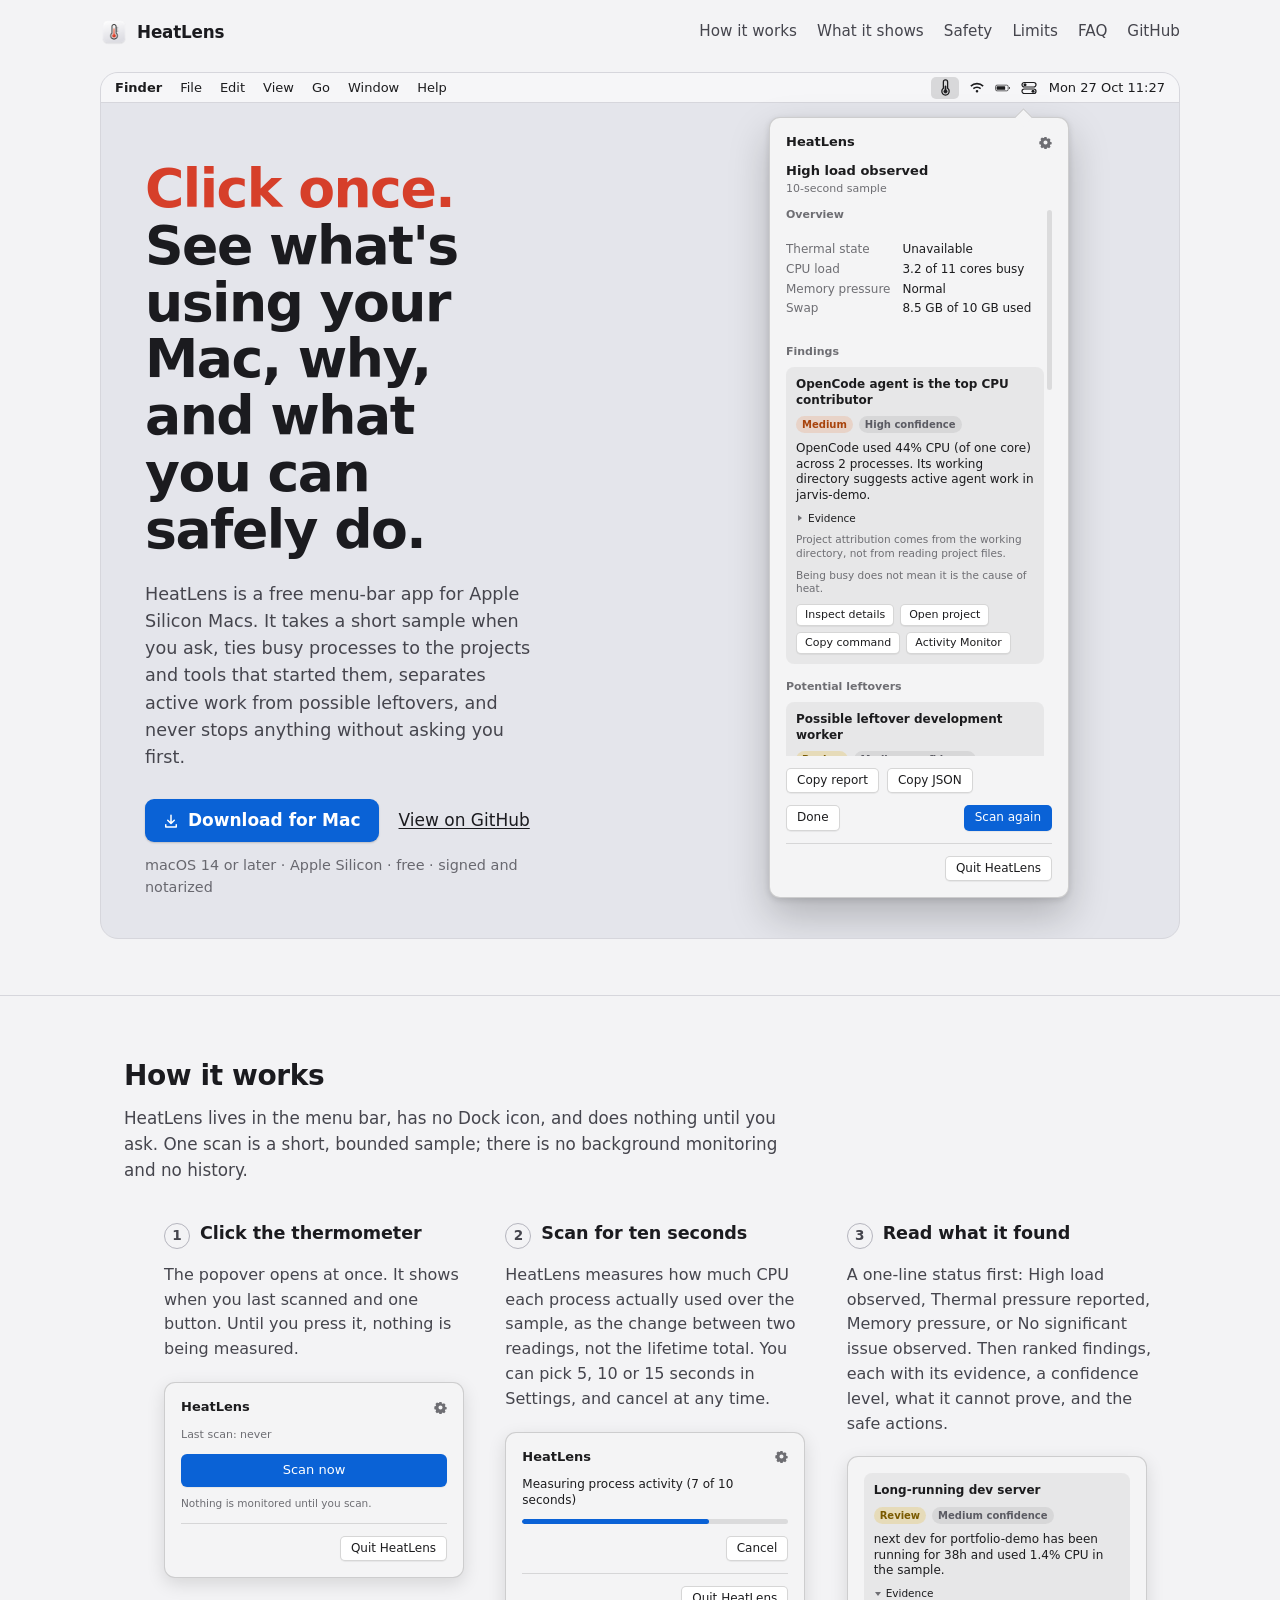
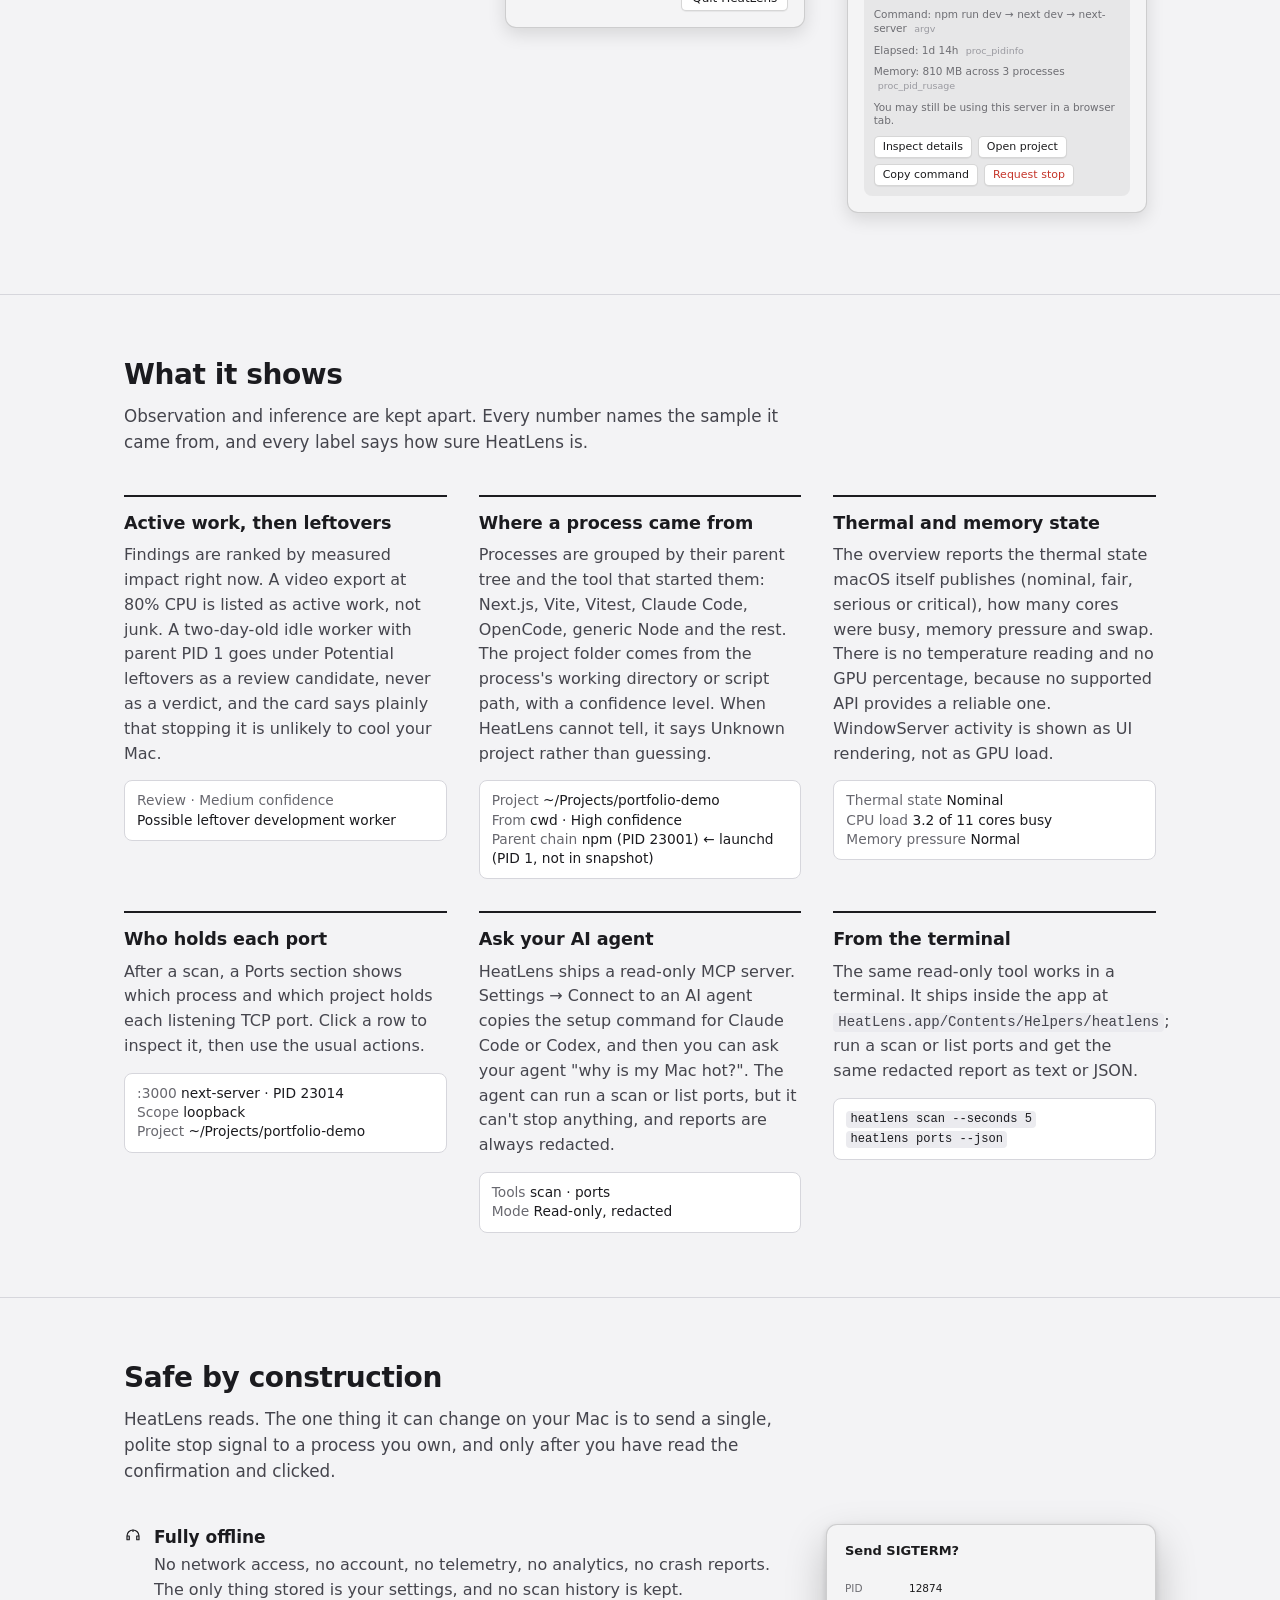
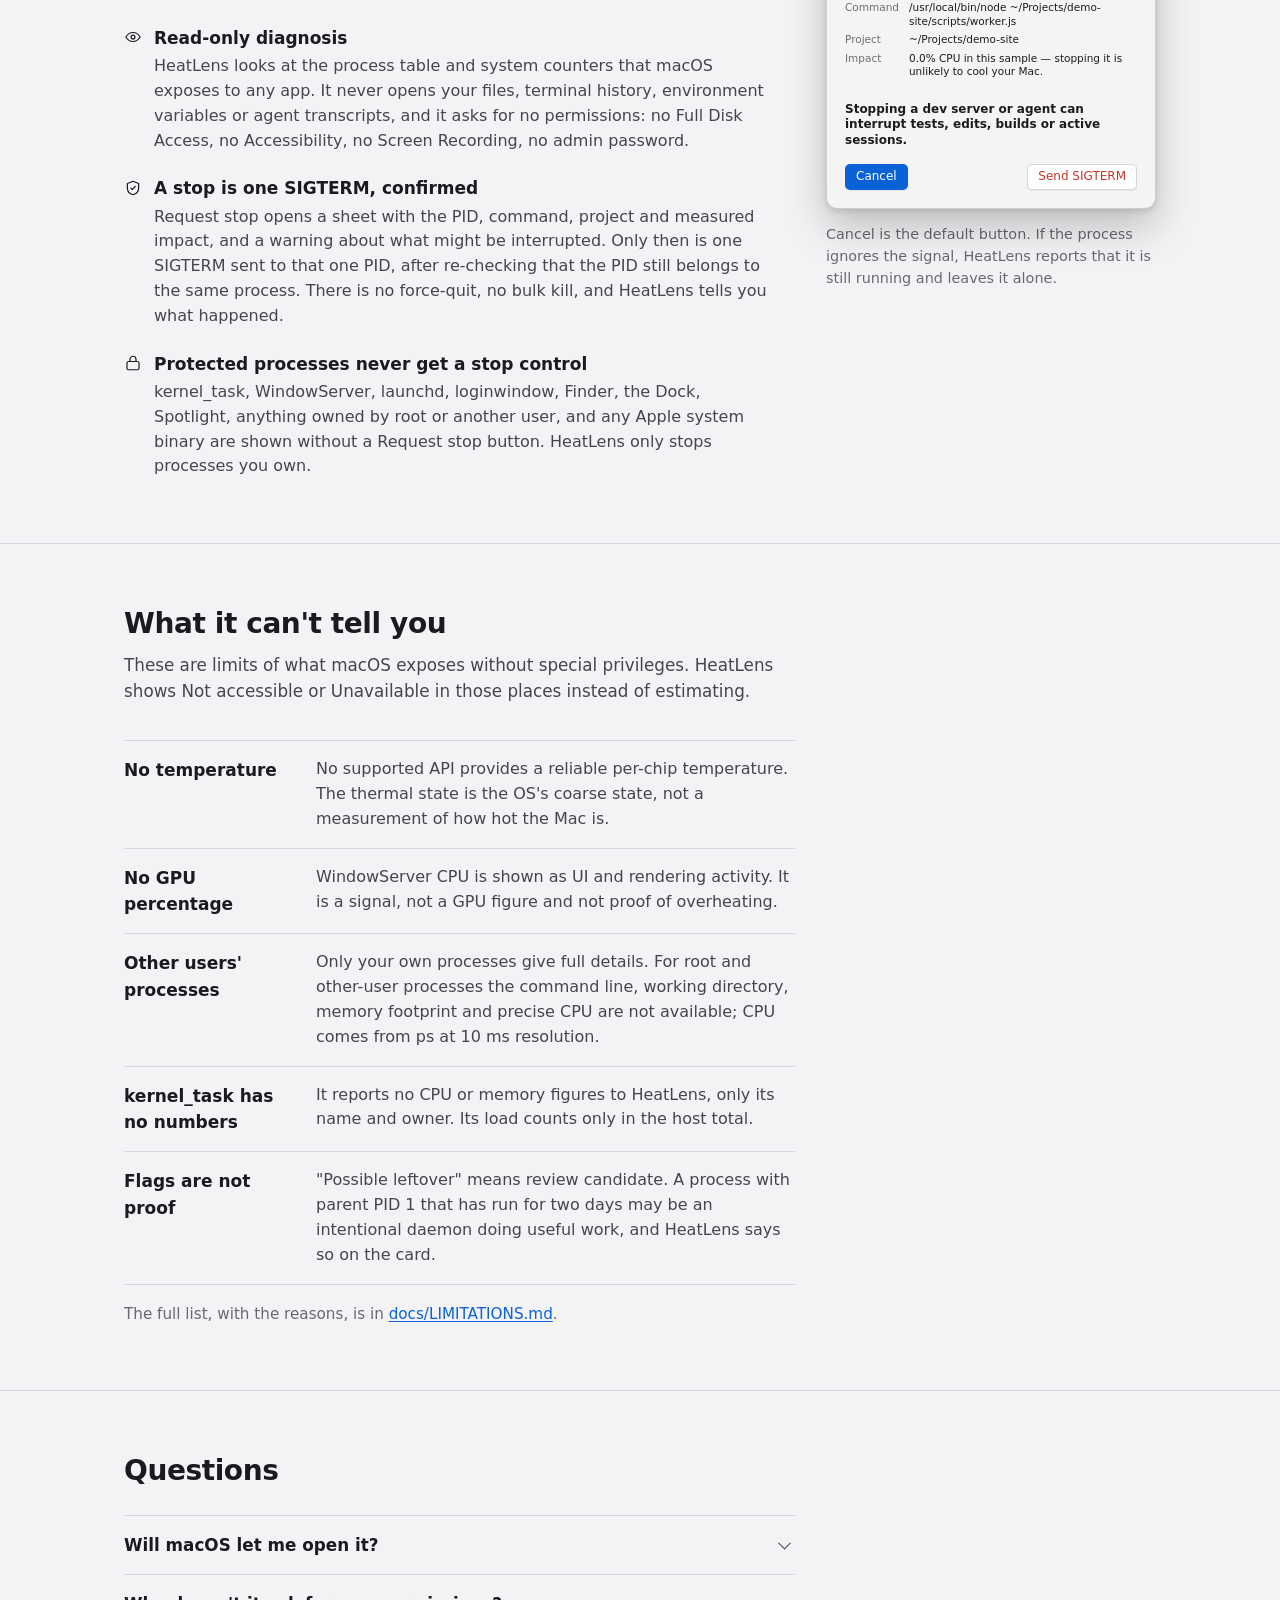
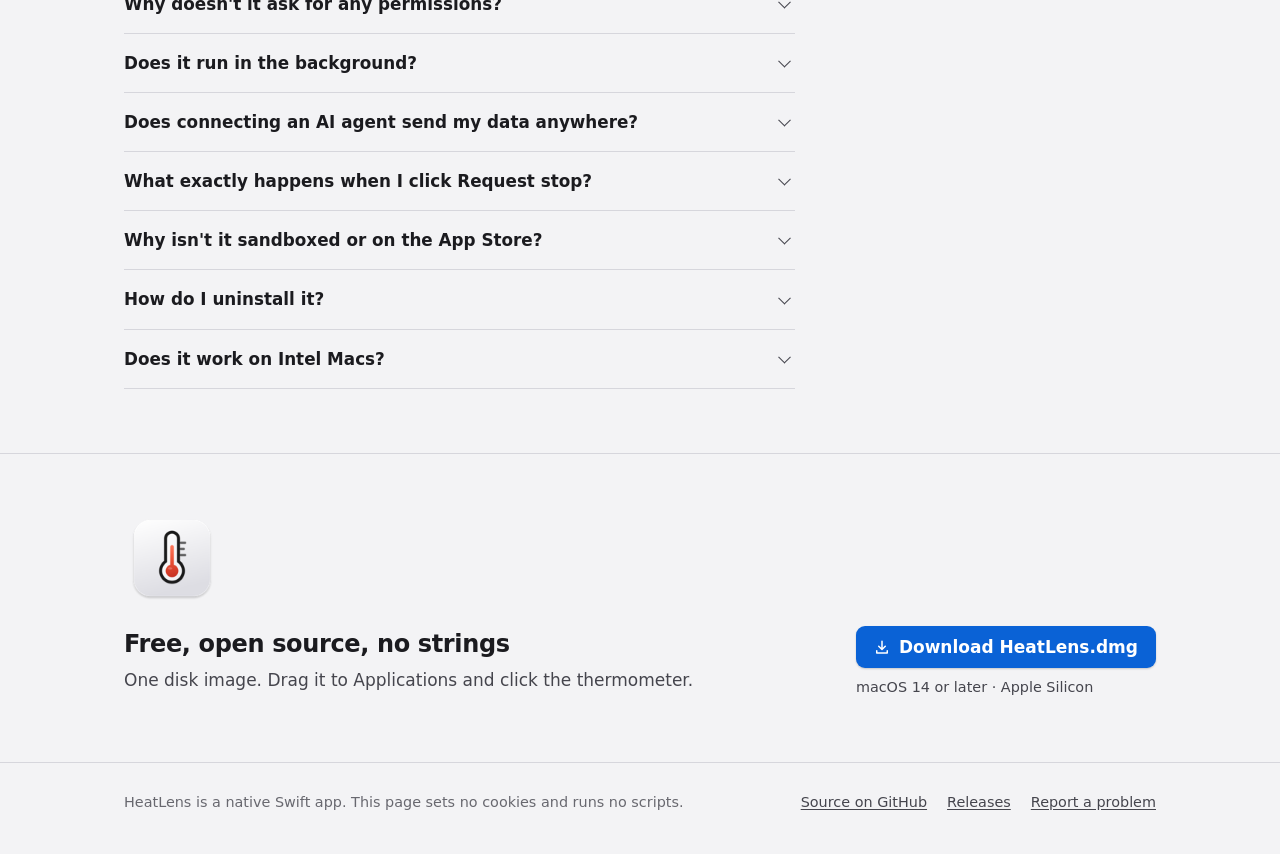
==== site/index.html @ 78670207 "feat(site): 1.1.0 features (ports, AI agent, terminal) and agent data FAQ (Phase 7d) Co-Authored-By:" ====
<!doctype html>
<html lang="en">
<head>
  <meta charset="utf-8">
  <meta name="viewport" content="width=device-width, initial-scale=1">
  <title>HeatLens: see what's using your Mac, why, and what you can safely do</title>
  <meta name="description" content="HeatLens is a free, on-demand menu-bar app for Apple Silicon Macs. Click once to see what's using your Mac, why, and what you can safely stop. Fully offline, read-only, open source.">
  <meta name="color-scheme" content="light dark">
  <meta name="theme-color" content="#f3f3f5" media="(prefers-color-scheme: light)">
  <meta name="theme-color" content="#151517" media="(prefers-color-scheme: dark)">
  <link rel="icon" href="favicon-32.png" type="image/png" sizes="32x32">
  <link rel="icon" href="favicon.svg" type="image/svg+xml">
  <link rel="apple-touch-icon" href="apple-touch-icon.png" sizes="180x180">
  <link rel="stylesheet" href="styles.css">

  <meta property="og:type" content="website">
  <meta property="og:site_name" content="HeatLens">
  <meta property="og:title" content="HeatLens: see what's using your Mac, why, and what you can safely do">
  <meta property="og:description" content="A free, on-demand menu-bar app for Apple Silicon Macs. Fully offline, read-only, open source.">
  <meta property="og:url" content="https://heatlens-app.vercel.app/">
  <meta property="og:image" content="https://heatlens-app.vercel.app/og.png">
  <meta property="og:image:width" content="1200">
  <meta property="og:image:height" content="630">
  <meta property="og:image:alt" content="HeatLens. Click once. See what's using your Mac, why, and what you can safely do.">
  <meta name="twitter:card" content="summary_large_image">
  <meta name="twitter:title" content="HeatLens: see what's using your Mac, why, and what you can safely do">
  <meta name="twitter:description" content="A free, on-demand menu-bar app for Apple Silicon Macs. Fully offline, read-only, open source.">
  <meta name="twitter:image" content="https://heatlens-app.vercel.app/og.png">
</head>
<body>
  <a class="skip" href="#main">Skip to content</a>

  <header class="site-header wrap">
    <a class="brand" href="#top" aria-label="HeatLens home">
      <img src="icon-64.png" srcset="icon-128.png 2x" width="28" height="28" alt="">
      HeatLens
    </a>
    <nav class="site-nav" aria-label="Page sections">
      <a href="#how">How it works</a>
      <a href="#shows">What it shows</a>
      <a href="#safety">Safety</a>
      <a href="#limits">Limits</a>
      <a href="#faq">FAQ</a>
      <a href="https://github.com/gorock007/heatlens">GitHub</a>
    </nav>
  </header>

  <main id="main">
    <section class="hero wrap" id="top" aria-labelledby="hero-title">
      <div class="desk">
        <div class="menubar" aria-hidden="true">
          <div class="menubar-left">
            <span class="app">Finder</span>
            <span class="menu">File</span>
            <span class="menu">Edit</span>
            <span class="menu">View</span>
            <span class="menu">Go</span>
            <span class="menu">Window</span>
            <span class="menu">Help</span>
          </div>
          <div class="menubar-right">
            <span class="extra active"><svg class="mark" viewBox="0 0 24 24"><path class="tube" d="M9 4.2a3 3 0 0 1 6 0v9a5.2 5.2 0 1 1-6 0z"/><path class="mercury" d="M12 10.5v5.5" stroke-width="2.4" stroke-linecap="round"/><circle class="mercury" cx="12" cy="17.6" r="2.3"/></svg></span>
            <svg viewBox="0 0 16 16"><path d="M8 12.6a1.3 1.3 0 1 1 0-2.6 1.3 1.3 0 0 1 0 2.6zM4.9 9.2 3.8 8.1a6 6 0 0 1 8.4 0l-1.1 1.1a4.4 4.4 0 0 0-6.2 0zM2.4 6.7 1.3 5.6a9.5 9.5 0 0 1 13.4 0l-1.1 1.1a8 8 0 0 0-11.2 0z"/></svg>
            <svg viewBox="0 0 28 16"><rect x="1" y="3" width="22" height="10" rx="2.5" fill="none" stroke="currentColor" stroke-width="1.2"/><rect x="2.8" y="4.8" width="15" height="6.4" rx="1.2"/><path d="M24.5 6.2v3.6a1.8 1.8 0 0 0 0-3.6z"/></svg>
            <svg viewBox="0 0 16 16"><rect x="1" y="2.5" width="14" height="4.5" rx="2.25" fill="none" stroke="currentColor" stroke-width="1.2"/><circle cx="4" cy="4.75" r="1.5"/><rect x="1" y="9" width="14" height="4.5" rx="2.25" fill="none" stroke="currentColor" stroke-width="1.2"/><circle cx="12" cy="11.25" r="1.5"/></svg>
            <span class="clock">Mon 27 Oct  11:27</span>
          </div>
        </div>

        <div class="desk-body">
          <div class="hero-copy">
            <h1 id="hero-title"><span class="lead">Click once.</span> See what's using your Mac, why, and what you can safely do.</h1>
            <p class="sub">HeatLens is a free menu-bar app for Apple Silicon Macs. It takes a short sample when you ask, ties busy processes to the projects and tools that started them, separates active work from possible leftovers, and never stops anything without asking you first.</p>
            <div class="cta">
              <a class="button" href="https://github.com/gorock007/heatlens/releases/latest/download/HeatLens.dmg">
                <svg viewBox="0 0 16 16" aria-hidden="true"><path d="M8 1.5a.75.75 0 0 1 .75.75v6.44l2-2a.75.75 0 1 1 1.06 1.06l-3.28 3.28a.75.75 0 0 1-1.06 0L4.19 7.75a.75.75 0 0 1 1.06-1.06l2 2V2.25A.75.75 0 0 1 8 1.5zM2.75 11a.75.75 0 0 1 .75.75v1.5h9v-1.5a.75.75 0 0 1 1.5 0v2.25a.75.75 0 0 1-.75.75h-10.5a.75.75 0 0 1-.75-.75v-2.25a.75.75 0 0 1 .75-.75z"/></svg>
                Download for Mac
              </a>
              <a class="ghost" href="https://github.com/gorock007/heatlens">View on GitHub</a>
            </div>
            <p class="cta-meta">macOS 14 or later · Apple Silicon · free · signed and notarized</p>
          </div>

          <div class="popover-anchor">
            <figure class="mock" role="img" aria-label="The HeatLens popover after a 10-second scan. Headline: High load observed. Overview: thermal state unavailable, 3.2 of 11 cores busy, memory pressure normal, 8.5 GB of 10 GB swap used. A Medium finding says the OpenCode agent is the top CPU contributor at 44% of one core across 2 processes. A Review finding flags a possible leftover development worker: node worker.js, PID 12874, running 2 days 5 hours, 0% CPU, parent PID 1, with a note that this does not prove it is unused. Buttons offer Inspect details, Open project, Copy command, Activity Monitor and, for the leftover, Request stop.">
              <div class="popover tail" aria-hidden="true">
                <div class="pv-header">
                  <span class="pv-headline">HeatLens</span>
                  <svg class="gear" viewBox="0 0 16 16"><path d="M6.7 1.3h2.6l.4 1.7c.4.1.8.3 1.1.5l1.6-.8 1.8 1.8-.8 1.6c.2.3.4.7.5 1.1l1.7.4v2.6l-1.7.4c-.1.4-.3.8-.5 1.1l.8 1.6-1.8 1.8-1.6-.8c-.3.2-.7.4-1.1.5l-.4 1.7H6.7l-.4-1.7c-.4-.1-.8-.3-1.1-.5l-1.6.8-1.8-1.8.8-1.6c-.2-.3-.4-.7-.5-1.1l-1.7-.4V6.7l1.7-.4c.1-.4.3-.8.5-1.1l-.8-1.6 1.8-1.8 1.6.8c.3-.2.7-.4 1.1-.5zM8 5.5a2.5 2.5 0 1 0 0 5 2.5 2.5 0 0 0 0-5z"/></svg>
                </div>
                <div>
                  <div class="pv-headline">High load observed</div>
                  <div class="pv-sub">10-second sample</div>
                </div>

                <div class="pv-scroll">
                  <div class="pv-stack">
                    <div class="pv-section">
                      <div class="pv-section-title">Overview</div>
                      <dl class="pv-grid">
                        <dt>Thermal state</dt><dd>Unavailable</dd>
                        <dt>CPU load</dt><dd>3.2 of 11 cores busy</dd>
                        <dt>Memory pressure</dt><dd>Normal</dd>
                        <dt>Swap</dt><dd>8.5 GB of 10 GB used</dd>
                      </dl>
                    </div>

                    <div class="pv-section">
                      <div class="pv-section-title">Findings</div>
                      <div class="pv-card">
                        <div class="title">OpenCode agent is the top CPU contributor</div>
                        <div class="chips"><span class="chip medium">Medium</span><span class="chip info">High confidence</span></div>
                        <div>OpenCode used 44% CPU (of one core) across 2 processes. Its working directory suggests active agent work in jarvis-demo.</div>
                        <div class="pv-disclosure"><svg class="chev" viewBox="0 0 8 8"><path d="M2 1l4 3-4 3z"/></svg>Evidence</div>
                        <div class="pv-caption">Project attribution comes from the working directory, not from reading project files.</div>
                        <div class="pv-caption">Being busy does not mean it is the cause of heat.</div>
                        <div class="pv-actions"><span class="pv-btn">Inspect details</span><span class="pv-btn">Open project</span><span class="pv-btn">Copy command</span><span class="pv-btn">Activity Monitor</span></div>
                      </div>
                    </div>

                    <div class="pv-section">
                      <div class="pv-section-title">Potential leftovers</div>
                      <div class="pv-card">
                        <div class="title">Possible leftover development worker</div>
                        <div class="chips"><span class="chip review">Review</span><span class="chip info">Medium confidence</span></div>
                        <div>node …/scripts/worker.js · PID 12874 · elapsed 2d 5h · 0% CPU in sample · PPID 1. Long-lived project worker whose parent was adopted by launchd. Stopping it is unlikely to fix current heat.</div>
                        <div class="pv-disclosure"><svg class="chev" viewBox="0 0 8 8"><path d="M2 1l4 3-4 3z"/></svg>Evidence</div>
                        <div class="pv-caption">This does not prove it is unused.</div>
                        <div class="pv-actions"><span class="pv-btn">Inspect details</span><span class="pv-btn">Open project</span><span class="pv-btn">Copy command</span><span class="pv-btn destructive">Request stop</span></div>
                      </div>
                    </div>

                    <div class="pv-section">
                      <div class="pv-section-title">What's using resources</div>
                      <div class="pv-group"><svg class="chev" viewBox="0 0 8 8"><path d="M2 1l4 3-4 3z"/></svg><span class="label">OpenCode agent</span><span class="meta">44% CPU (of one core) · 2 processes</span></div>
                      <div class="pv-group"><svg class="chev" viewBox="0 0 8 8"><path d="M2 1l4 3-4 3z"/></svg><span class="label">Safari</span><span class="meta">13% CPU (of one core) · 1 process</span></div>
                      <div class="pv-group"><svg class="chev" viewBox="0 0 8 8"><path d="M2 1l4 3-4 3z"/></svg><span class="label">Next.js dev server</span><span class="meta">1.4% CPU (of one core) · 3 processes</span></div>
                    </div>
                  </div>
                </div>

                <div class="pv-row start"><span class="pv-btn regular">Copy report</span><span class="pv-btn regular">Copy JSON</span></div>
                <div class="pv-row"><span class="pv-btn regular">Done</span><span class="pv-btn regular prominent">Scan again</span></div>
                <div class="pv-rule"></div>
                <div class="pv-row end"><span class="pv-btn regular">Quit HeatLens</span></div>
              </div>
            </figure>
          </div>
        </div>
      </div>
    </section>

    <section class="section" id="how" aria-labelledby="how-title">
      <div class="wrap">
        <div class="section-head">
          <h2 id="how-title">How it works</h2>
          <p>HeatLens lives in the menu bar, has no Dock icon, and does nothing until you ask. One scan is a short, bounded sample; there is no background monitoring and no history.</p>
        </div>
        <ol class="steps">
          <li class="step">
            <h3>Click the thermometer</h3>
            <p>The popover opens at once. It shows when you last scanned and one button. Until you press it, nothing is being measured.</p>
            <figure class="mock" role="img" aria-label="The idle popover: Last scan: never, a Scan now button, and the note Nothing is monitored until you scan.">
              <div class="popover" aria-hidden="true">
                <div class="pv-header"><span class="pv-headline">HeatLens</span><svg class="gear" viewBox="0 0 16 16"><path d="M6.7 1.3h2.6l.4 1.7c.4.1.8.3 1.1.5l1.6-.8 1.8 1.8-.8 1.6c.2.3.4.7.5 1.1l1.7.4v2.6l-1.7.4c-.1.4-.3.8-.5 1.1l.8 1.6-1.8 1.8-1.6-.8c-.3.2-.7.4-1.1.5l-.4 1.7H6.7l-.4-1.7c-.4-.1-.8-.3-1.1-.5l-1.6.8-1.8-1.8.8-1.6c-.2-.3-.4-.7-.5-1.1l-1.7-.4V6.7l1.7-.4c.1-.4.3-.8.5-1.1l-.8-1.6 1.8-1.8 1.6.8c.3-.2.7-.4 1.1-.5zM8 5.5a2.5 2.5 0 1 0 0 5 2.5 2.5 0 0 0 0-5z"/></svg></div>
                <div class="pv-text secondary">Last scan: never</div>
                <div class="pv-row"><span class="pv-btn large prominent">Scan now</span></div>
                <div class="pv-caption spaced">Nothing is monitored until you scan.</div>
                <div class="pv-rule"></div>
                <div class="pv-row end"><span class="pv-btn regular">Quit HeatLens</span></div>
              </div>
            </figure>
          </li>
          <li class="step">
            <h3>Scan for ten seconds</h3>
            <p>HeatLens measures how much CPU each process actually used over the sample, as the change between two readings, not the lifetime total. You can pick 5, 10 or 15 seconds in Settings, and cancel at any time.</p>
            <figure class="mock" role="img" aria-label="The scanning popover: Measuring process activity (7 of 10 seconds), a progress bar, and a Cancel button.">
              <div class="popover" aria-hidden="true">
                <div class="pv-header"><span class="pv-headline">HeatLens</span><svg class="gear" viewBox="0 0 16 16"><path d="M6.7 1.3h2.6l.4 1.7c.4.1.8.3 1.1.5l1.6-.8 1.8 1.8-.8 1.6c.2.3.4.7.5 1.1l1.7.4v2.6l-1.7.4c-.1.4-.3.8-.5 1.1l.8 1.6-1.8 1.8-1.6-.8c-.3.2-.7.4-1.1.5l-.4 1.7H6.7l-.4-1.7c-.4-.1-.8-.3-1.1-.5l-1.6.8-1.8-1.8.8-1.6c-.2-.3-.4-.7-.5-1.1l-1.7-.4V6.7l1.7-.4c.1-.4.3-.8.5-1.1l-.8-1.6 1.8-1.8 1.6.8c.3-.2.7-.4 1.1-.5zM8 5.5a2.5 2.5 0 1 0 0 5 2.5 2.5 0 0 0 0-5z"/></svg></div>
                <div class="pv-text">Measuring process activity (7 of 10 seconds)</div>
                <div class="pv-progress"><span></span></div>
                <div class="pv-row end"><span class="pv-btn regular">Cancel</span></div>
                <div class="pv-rule"></div>
                <div class="pv-row end"><span class="pv-btn regular">Quit HeatLens</span></div>
              </div>
            </figure>
          </li>
          <li class="step">
            <h3>Read what it found</h3>
            <p>A one-line status first: High load observed, Thermal pressure reported, Memory pressure, or No significant issue observed. Then ranked findings, each with its evidence, a confidence level, what it cannot prove, and the safe actions.</p>
            <figure class="mock" role="img" aria-label="A finding card: Long-running dev server, Review, Medium confidence. next dev for portfolio-demo has been running for 38 hours and used 1.4% CPU in the sample. Evidence lists the command, elapsed time and memory. A note says you may still be using this server in a browser tab.">
              <div class="popover" aria-hidden="true">
                <div class="pv-card">
                  <div class="title">Long-running dev server</div>
                  <div class="chips"><span class="chip review">Review</span><span class="chip info">Medium confidence</span></div>
                  <div>next dev for portfolio-demo has been running for 38h and used 1.4% CPU in the sample.</div>
                  <div class="pv-disclosure"><svg class="chev open" viewBox="0 0 8 8"><path d="M2 1l4 3-4 3z"/></svg>Evidence</div>
                  <div class="pv-caption">Command: npm run dev → next dev → next-server <span class="pv-tertiary">argv</span></div>
                  <div class="pv-caption">Elapsed: 1d 14h <span class="pv-tertiary">proc_pidinfo</span></div>
                  <div class="pv-caption">Memory: 810 MB across 3 processes <span class="pv-tertiary">proc_pid_rusage</span></div>
                  <div class="pv-caption">You may still be using this server in a browser tab.</div>
                  <div class="pv-actions"><span class="pv-btn">Inspect details</span><span class="pv-btn">Open project</span><span class="pv-btn">Copy command</span><span class="pv-btn destructive">Request stop</span></div>
                </div>
              </div>
            </figure>
          </li>
        </ol>
      </div>
    </section>

    <section class="section" id="shows" aria-labelledby="shows-title">
      <div class="wrap">
        <div class="section-head">
          <h2 id="shows-title">What it shows</h2>
          <p>Observation and inference are kept apart. Every number names the sample it came from, and every label says how sure HeatLens is.</p>
        </div>
        <div class="columns">
          <div>
            <h3>Active work, then leftovers</h3>
            <p>Findings are ranked by measured impact right now. A video export at 80% CPU is listed as active work, not junk. A two-day-old idle worker with parent PID 1 goes under Potential leftovers as a review candidate, never as a verdict, and the card says plainly that stopping it is unlikely to cool your Mac.</p>
            <div class="sample"><span class="k">Review · Medium confidence</span><br>Possible leftover development worker</div>
          </div>
          <div>
            <h3>Where a process came from</h3>
            <p>Processes are grouped by their parent tree and the tool that started them: Next.js, Vite, Vitest, Claude Code, OpenCode, generic Node and the rest. The project folder comes from the process's working directory or script path, with a confidence level. When HeatLens cannot tell, it says Unknown project rather than guessing.</p>
            <div class="sample"><span class="k">Project</span> ~/Projects/portfolio-demo<br><span class="k">From</span> cwd · High confidence<br><span class="k">Parent chain</span> npm (PID 23001) ← launchd (PID 1, not in snapshot)</div>
          </div>
          <div>
            <h3>Thermal and memory state</h3>
            <p>The overview reports the thermal state macOS itself publishes (nominal, fair, serious or critical), how many cores were busy, memory pressure and swap. There is no temperature reading and no GPU percentage, because no supported API provides a reliable one. WindowServer activity is shown as UI rendering, not as GPU load.</p>
            <div class="sample"><span class="k">Thermal state</span> Nominal<br><span class="k">CPU load</span> 3.2 of 11 cores busy<br><span class="k">Memory pressure</span> Normal</div>
          </div>
          <div>
            <h3>Who holds each port</h3>
            <p>After a scan, a Ports section shows which process and which project holds each listening TCP port. Click a row to inspect it, then use the usual actions.</p>
            <div class="sample"><span class="k">:3000</span> next-server · PID 23014<br><span class="k">Scope</span> loopback<br><span class="k">Project</span> ~/Projects/portfolio-demo</div>
          </div>
          <div>
            <h3>Ask your AI agent</h3>
            <p>HeatLens ships a read-only MCP server. Settings → Connect to an AI agent copies the setup command for Claude Code or Codex, and then you can ask your agent "why is my Mac hot?". The agent can run a scan or list ports, but it can't stop anything, and reports are always redacted.</p>
            <div class="sample"><span class="k">Tools</span> scan · ports<br><span class="k">Mode</span> Read-only, redacted</div>
          </div>
          <div>
            <h3>From the terminal</h3>
            <p>The same read-only tool works in a terminal. It ships inside the app at <code>HeatLens.app/Contents/Helpers/heatlens</code>; run a scan or list ports and get the same redacted report as text or JSON.</p>
            <div class="sample"><code>heatlens scan --seconds 5</code><br><code>heatlens ports --json</code></div>
          </div>
        </div>
      </div>
    </section>

    <section class="section" id="safety" aria-labelledby="safety-title">
      <div class="wrap">
        <div class="section-head">
          <h2 id="safety-title">Safe by construction</h2>
          <p>HeatLens reads. The one thing it can change on your Mac is to send a single, polite stop signal to a process you own, and only after you have read the confirmation and clicked.</p>
        </div>
        <div class="split">
          <ul class="facts">
            <li>
              <svg viewBox="0 0 24 24"><path d="M4 12a8 8 0 0 1 16 0M4 12v5h3v-5zm13 0v5h3v-5z"/><path d="M12 4v2"/></svg>
              <strong>Fully offline</strong>
              <p>No network access, no account, no telemetry, no analytics, no crash reports. The only thing stored is your settings, and no scan history is kept.</p>
            </li>
            <li>
              <svg viewBox="0 0 24 24"><path d="M2.5 12s3.5-6 9.5-6 9.5 6 9.5 6-3.5 6-9.5 6-9.5-6-9.5-6z"/><circle cx="12" cy="12" r="2.6"/></svg>
              <strong>Read-only diagnosis</strong>
              <p>HeatLens looks at the process table and system counters that macOS exposes to any app. It never opens your files, terminal history, environment variables or agent transcripts, and it asks for no permissions: no Full Disk Access, no Accessibility, no Screen Recording, no admin password.</p>
            </li>
            <li>
              <svg viewBox="0 0 24 24"><path d="M12 3l7.5 3v6c0 4.5-3.2 7.8-7.5 9-4.3-1.2-7.5-4.5-7.5-9V6z"/><path d="M9 12.2l2 2 4-4.2"/></svg>
              <strong>A stop is one SIGTERM, confirmed</strong>
              <p>Request stop opens a sheet with the PID, command, project and measured impact, and a warning about what might be interrupted. Only then is one SIGTERM sent to that one PID, after re-checking that the PID still belongs to the same process. There is no force-quit, no bulk kill, and HeatLens tells you what happened.</p>
            </li>
            <li>
              <svg viewBox="0 0 24 24"><rect x="4" y="10" width="16" height="11" rx="2"/><path d="M8 10V7a4 4 0 0 1 8 0v3"/></svg>
              <strong>Protected processes never get a stop control</strong>
              <p>kernel_task, WindowServer, launchd, loginwindow, Finder, the Dock, Spotlight, anything owned by root or another user, and any Apple system binary are shown without a Request stop button. HeatLens only stops processes you own.</p>
            </li>
          </ul>

          <div class="popover-anchor">
            <figure class="mock" role="img" aria-label="The stop confirmation sheet. Title: Send SIGTERM? PID 12874. Command: node worker.js in the demo-site project. Project: ~/Projects/demo-site. Impact: 0.0% CPU in this sample, stopping it is unlikely to cool your Mac. Warning: Stopping a dev server or agent can interrupt tests, edits, builds or active sessions. Buttons: Cancel, which is the default, and Send SIGTERM.">
              <div class="popover sheet" aria-hidden="true">
                <div class="pv-headline">Send SIGTERM?</div>
                <dl class="pv-grid tight">
                  <dt>PID</dt><dd>12874</dd>
                  <dt>Command</dt><dd>/usr/local/bin/node ~/Projects/demo-site/scripts/worker.js</dd>
                  <dt>Project</dt><dd>~/Projects/demo-site</dd>
                  <dt>Impact</dt><dd>0.0% CPU in this sample — stopping it is unlikely to cool your Mac.</dd>
                </dl>
                <div class="pv-caption strong">Stopping a dev server or agent can interrupt tests, edits, builds or active sessions.</div>
                <div class="pv-row snug"><span class="pv-btn regular prominent">Cancel</span><span class="pv-btn regular destructive">Send SIGTERM</span></div>
              </div>
            </figure>
            <p class="aside-note">Cancel is the default button. If the process ignores the signal, HeatLens reports that it is still running and leaves it alone.</p>
          </div>
        </div>
      </div>
    </section>

    <section class="section" id="limits" aria-labelledby="limits-title">
      <div class="wrap">
        <div class="section-head">
          <h2 id="limits-title">What it can't tell you</h2>
          <p>These are limits of what macOS exposes without special privileges. HeatLens shows Not accessible or Unavailable in those places instead of estimating.</p>
        </div>
        <ul class="limits">
          <li><strong>No temperature</strong><p>No supported API provides a reliable per-chip temperature. The thermal state is the OS's coarse state, not a measurement of how hot the Mac is.</p></li>
          <li><strong>No GPU percentage</strong><p>WindowServer CPU is shown as UI and rendering activity. It is a signal, not a GPU figure and not proof of overheating.</p></li>
          <li><strong>Other users' processes</strong><p>Only your own processes give full details. For root and other-user processes the command line, working directory, memory footprint and precise CPU are not available; CPU comes from ps at 10 ms resolution.</p></li>
          <li><strong>kernel_task has no numbers</strong><p>It reports no CPU or memory figures to HeatLens, only its name and owner. Its load counts only in the host total.</p></li>
          <li><strong>Flags are not proof</strong><p>"Possible leftover" means review candidate. A process with parent PID 1 that has run for two days may be an intentional daemon doing useful work, and HeatLens says so on the card.</p></li>
        </ul>
        <p class="limits-note">The full list, with the reasons, is in <a href="https://github.com/gorock007/heatlens/blob/main/docs/LIMITATIONS.md">docs/LIMITATIONS.md</a>.</p>
      </div>
    </section>

    <section class="section" id="faq" aria-labelledby="faq-title">
      <div class="wrap">
        <h2 id="faq-title">Questions</h2>
        <div class="faq">
          <details>
            <summary>Will macOS let me open it?</summary>
            <div class="answer">
              <p>Yes. Each release is signed with an Apple Developer ID and notarized by Apple, and the notarization ticket is stapled to the disk image, so Gatekeeper opens it without an "unidentified developer" warning. Open the DMG, drag HeatLens to Applications, and launch it. If you want to check for yourself before opening:</p>
              <pre><code>spctl -a -t open --context context:primary-signature -vv HeatLens.dmg</code></pre>
            </div>
          </details>
          <details>
            <summary>Why doesn't it ask for any permissions?</summary>
            <div class="answer">
              <p>Because it only reads what macOS already lets any app read about running processes: process IDs, parents, start times, executables, CPU and memory counters, and for your own processes the command line and working directory. That is enough to explain most heat and pressure. It does not request Full Disk Access, Accessibility, Screen Recording or an admin password, and it would not learn anything useful from them.</p>
              <p>The flip side is what it can't see: details of root and other users' processes, kernel_task's numbers, the chip temperature, and GPU load. Those places show Not accessible or Unavailable.</p>
            </div>
          </details>
          <details>
            <summary>Does it run in the background?</summary>
            <div class="answer">
              <p>Only the menu-bar icon. HeatLens has no timers and no polling; the only work it ever does is a scan you started. Measured on the development Mac, the idle app sits at 0.0% CPU with no change in CPU time between samples, and about 18 MB of memory as reported by top. A scan costs about one second of CPU spread over its five to ten seconds. Launch at login is off by default.</p>
            </div>
          </details>
          <details>
            <summary>Does connecting an AI agent send my data anywhere?</summary>
            <div class="answer">
              <p>HeatLens itself still makes no network connections; the MCP server runs on your Mac over standard input and output. But whatever the agent receives, it sends to its own model provider, as with anything else you show it. That's why the reports it gets are redacted: personal paths are replaced, and specific network addresses are left out. You choose whether to connect one, and you can remove it with <code>claude mcp remove heatlens</code>.</p>
            </div>
          </details>
          <details>
            <summary>What exactly happens when I click Request stop?</summary>
            <div class="answer">
              <p>A sheet shows the PID, command, project and measured impact, and warns that stopping a dev server or agent can interrupt tests, edits, builds or active sessions. Cancel is the default. If you click Send SIGTERM, HeatLens re-reads the process from the kernel, checks that the PID still has the same start time and still belongs to you, and sends one SIGTERM. It waits a few seconds and tells you whether the process exited, is still running, had already exited, or had been replaced by another process, in which case nothing is sent. It never escalates to SIGKILL; for that, it points you to Activity Monitor.</p>
            </div>
          </details>
          <details>
            <summary>Why isn't it sandboxed or on the App Store?</summary>
            <div class="answer">
              <p>A sandboxed build sees much less: it cannot list all processes, read physical memory footprints, or fall back to ps for system processes. That would make the diagnosis mostly guesswork, so HeatLens ships as a notarized direct download instead. It still runs under the hardened runtime, and the source is on GitHub if you'd rather build it yourself.</p>
            </div>
          </details>
          <details>
            <summary>How do I uninstall it?</summary>
            <div class="answer">
              <p>Quit HeatLens from the popover, then drag it from Applications to the Trash. If you had turned on Launch at login, turn it off first in the app's Settings, or remove it under System Settings, General, Login Items. The only other thing it leaves behind is its settings file:</p>
              <pre><code>~/Library/Preferences/dev.heatlens.HeatLens.plist</code></pre>
              <p>Delete that too and nothing remains.</p>
            </div>
          </details>
          <details>
            <summary>Does it work on Intel Macs?</summary>
            <div class="answer">
              <p>Not yet. HeatLens targets macOS 14 or later on Apple Silicon, which is where it has been measured and tested.</p>
            </div>
          </details>
        </div>
      </div>
    </section>

    <section class="download" aria-labelledby="download-title">
      <div class="wrap">
        <img class="download-icon" src="icon-128.png" width="96" height="96" alt="">
      </div>
      <div class="wrap inner">
        <div>
          <h2 id="download-title">Free, open source, no strings</h2>
          <p>One disk image. Drag it to Applications and click the thermometer.</p>
        </div>
        <div>
          <a class="button" href="https://github.com/gorock007/heatlens/releases/latest/download/HeatLens.dmg">
            <svg viewBox="0 0 16 16" aria-hidden="true"><path d="M8 1.5a.75.75 0 0 1 .75.75v6.44l2-2a.75.75 0 1 1 1.06 1.06l-3.28 3.28a.75.75 0 0 1-1.06 0L4.19 7.75a.75.75 0 0 1 1.06-1.06l2 2V2.25A.75.75 0 0 1 8 1.5zM2.75 11a.75.75 0 0 1 .75.75v1.5h9v-1.5a.75.75 0 0 1 1.5 0v2.25a.75.75 0 0 1-.75.75h-10.5a.75.75 0 0 1-.75-.75v-2.25a.75.75 0 0 1 .75-.75z"/></svg>
            Download HeatLens.dmg
          </a>
          <p class="cta-meta">macOS 14 or later · Apple Silicon</p>
        </div>
      </div>
    </section>
  </main>

  <footer class="site-footer">
    <div class="wrap inner">
      <p>HeatLens is a native Swift app. This page sets no cookies and runs no scripts.</p>
      <ul>
        <li><a href="https://github.com/gorock007/heatlens">Source on GitHub</a></li>
        <li><a href="https://github.com/gorock007/heatlens/releases/latest">Releases</a></li>
        <li><a href="https://github.com/gorock007/heatlens/issues">Report a problem</a></li>
      </ul>
    </div>
  </footer>
</body>
</html>
---- site/styles.css ----
/* HeatLens landing page. No build step; served as-is by Vercel.
   Tokens on :root, dark values under prefers-color-scheme. System fonts only. */

:root {
  color-scheme: light dark;

  --bg: #f3f3f5;
  --desk: #e4e5eb;
  --surface: #ffffff;
  --surface-2: #ebebef;
  --ink: #1b1b1f;
  --ink-2: #45454d;
  --muted: #68686f;
  --line: #d6d6dc;
  --line-strong: #b5b5be;
  --accent: #0a62d6;
  --accent-ink: #ffffff;
  --mercury: #d63f2a;
  --focus: #0a62d6;

  /* popover (mirrors the macOS light popover material) */
  --pv-bg: #f4f4f5;
  --pv-border: rgba(0, 0, 0, 0.16);
  --pv-shadow: 0 18px 40px rgba(0, 0, 0, 0.22), 0 2px 6px rgba(0, 0, 0, 0.12);
  --pv-ink: #1c1c1e;
  --pv-muted: #6e6e73;
  --pv-tertiary: #9a9aa0;
  --pv-card: rgba(0, 0, 0, 0.055);
  --pv-rule: rgba(0, 0, 0, 0.12);
  --pv-btn-bg: #ffffff;
  --pv-btn-border: rgba(0, 0, 0, 0.16);
  --pv-btn-shadow: 0 1px 1px rgba(0, 0, 0, 0.06);
  --pv-track: rgba(0, 0, 0, 0.1);
  --pv-destructive: #c5352a;
  --chip-medium-ink: #a8430c;
  --chip-medium-bg: rgba(234, 108, 32, 0.16);
  --chip-review-ink: #7a5a00;
  --chip-review-bg: rgba(226, 178, 20, 0.22);
  --chip-info-ink: #5b5b63;
  --chip-info-bg: rgba(0, 0, 0, 0.07);

  --menubar-bg: rgba(252, 252, 253, 0.78);
  --menubar-ink: #1c1c1e;
  --menubar-active: rgba(0, 0, 0, 0.12);

  --radius: 12px;
  --gutter: 16px;
  --measure: 62ch;
}

@media (prefers-color-scheme: dark) {
  :root:not([data-theme="light"]) {
    --bg: #151517;
    --desk: #0d0d10;
    --surface: #1e1e21;
    --surface-2: #26262a;
    --ink: #f2f2f4;
    --ink-2: #c9c9cf;
    --muted: #9b9ba3;
    --line: #2f2f34;
    --line-strong: #46464d;
    --accent: #4f9dff;
    --accent-ink: #061a33;
    --mercury: #ff6d55;
    --focus: #7fb8ff;

    --pv-bg: #2a2a2d;
    --pv-border: rgba(255, 255, 255, 0.14);
    --pv-shadow: 0 18px 44px rgba(0, 0, 0, 0.6), 0 2px 6px rgba(0, 0, 0, 0.4);
    --pv-ink: #f2f2f4;
    --pv-muted: #a4a4ab;
    --pv-tertiary: #7d7d85;
    --pv-card: rgba(255, 255, 255, 0.07);
    --pv-rule: rgba(255, 255, 255, 0.12);
    --pv-btn-bg: #5f5f64;
    --pv-btn-border: rgba(255, 255, 255, 0.08);
    --pv-btn-shadow: 0 1px 1px rgba(0, 0, 0, 0.3);
    --pv-track: rgba(255, 255, 255, 0.12);
    --pv-destructive: #ff6b60;
    --chip-medium-ink: #ffab7a;
    --chip-medium-bg: rgba(255, 140, 70, 0.18);
    --chip-review-ink: #f0cd5a;
    --chip-review-bg: rgba(240, 205, 90, 0.16);
    --chip-info-ink: #b8b8bf;
    --chip-info-bg: rgba(255, 255, 255, 0.1);

    --menubar-bg: rgba(38, 38, 42, 0.86);
    --menubar-ink: #f2f2f4;
    --menubar-active: rgba(255, 255, 255, 0.16);
  }
}

:root[data-theme="dark"] {
  --bg: #151517;
  --desk: #0d0d10;
  --surface: #1e1e21;
  --surface-2: #26262a;
  --ink: #f2f2f4;
  --ink-2: #c9c9cf;
  --muted: #9b9ba3;
  --line: #2f2f34;
  --line-strong: #46464d;
  --accent: #4f9dff;
  --accent-ink: #061a33;
  --mercury: #ff6d55;
  --focus: #7fb8ff;

  --pv-bg: #2a2a2d;
  --pv-border: rgba(255, 255, 255, 0.14);
  --pv-shadow: 0 18px 44px rgba(0, 0, 0, 0.6), 0 2px 6px rgba(0, 0, 0, 0.4);
  --pv-ink: #f2f2f4;
  --pv-muted: #a4a4ab;
  --pv-tertiary: #7d7d85;
  --pv-card: rgba(255, 255, 255, 0.07);
  --pv-rule: rgba(255, 255, 255, 0.12);
  --pv-btn-bg: #5f5f64;
  --pv-btn-border: rgba(255, 255, 255, 0.08);
  --pv-btn-shadow: 0 1px 1px rgba(0, 0, 0, 0.3);
  --pv-track: rgba(255, 255, 255, 0.12);
  --pv-destructive: #ff6b60;
  --chip-medium-ink: #ffab7a;
  --chip-medium-bg: rgba(255, 140, 70, 0.18);
  --chip-review-ink: #f0cd5a;
  --chip-review-bg: rgba(240, 205, 90, 0.16);
  --chip-info-ink: #b8b8bf;
  --chip-info-bg: rgba(255, 255, 255, 0.1);

  --menubar-bg: rgba(38, 38, 42, 0.86);
  --menubar-ink: #f2f2f4;
  --menubar-active: rgba(255, 255, 255, 0.16);
}

/* ---------- base ---------- */

*,
*::before,
*::after {
  box-sizing: border-box;
}

html {
  scroll-behavior: smooth;
}

body {
  margin: 0;
  background: var(--bg);
  color: var(--ink);
  font-family: -apple-system, BlinkMacSystemFont, "SF Pro Text", "Helvetica Neue", system-ui, sans-serif;
  font-size: 17px;
  line-height: 1.55;
  -webkit-font-smoothing: antialiased;
  text-rendering: optimizeLegibility;
}

a {
  color: var(--accent);
  text-underline-offset: 0.14em;
}

a:hover {
  text-decoration-thickness: 2px;
}

:focus-visible {
  outline: 2px solid var(--focus);
  outline-offset: 3px;
  border-radius: 4px;
}

h1,
h2,
h3 {
  margin: 0;
  font-weight: 650;
  letter-spacing: -0.015em;
  line-height: 1.15;
  text-wrap: balance;
}

h2 {
  font-size: 1.75rem;
}

h3 {
  font-size: 1.1rem;
  letter-spacing: -0.005em;
}

p {
  margin: 0;
}

p + p {
  margin-top: 0.9em;
}

ul {
  margin: 0;
  padding: 0;
  list-style: none;
}

code {
  font-family: ui-monospace, "SF Mono", Menlo, monospace;
  font-size: 0.88em;
  background: var(--surface-2);
  padding: 0.1em 0.35em;
  border-radius: 4px;
}

pre {
  margin: 0.8em 0 0;
  padding: 0.8em 1em;
  background: var(--surface-2);
  border-radius: 8px;
  overflow-x: auto;
  font-size: 0.85rem;
  line-height: 1.5;
}

pre code {
  background: none;
  padding: 0;
  font-size: inherit;
}

.wrap {
  width: 100%;
  max-width: 1080px;
  margin: 0 auto;
  padding-left: var(--gutter);
  padding-right: var(--gutter);
}

.skip {
  position: absolute;
  left: 16px;
  top: -60px;
  padding: 8px 12px;
  background: var(--surface);
  color: var(--ink);
  border: 1px solid var(--line-strong);
  border-radius: 6px;
  z-index: 10;
}

.skip:focus {
  top: 12px;
}

.sr-only {
  position: absolute;
  width: 1px;
  height: 1px;
  overflow: hidden;
  clip: rect(0 0 0 0);
  white-space: nowrap;
}

/* ---------- site header ---------- */

.site-header {
  display: flex;
  align-items: center;
  justify-content: space-between;
  gap: 16px;
  padding: 18px 0;
}

.brand {
  display: inline-flex;
  align-items: center;
  gap: 9px;
  color: var(--ink);
  text-decoration: none;
  font-weight: 650;
  font-size: 1.05rem;
  letter-spacing: -0.01em;
}

.mark {
  width: 22px;
  height: 22px;
  display: block;
}

.mark .tube {
  fill: none;
  stroke: currentColor;
  stroke-width: 1.8;
}

.mark .mercury {
  fill: var(--mercury);
  stroke: var(--mercury);
}

.site-nav {
  display: flex;
  flex-wrap: wrap;
  gap: 4px 20px;
  font-size: 0.95rem;
}

.site-nav a {
  color: var(--ink-2);
  text-decoration: none;
}

.site-nav a:hover {
  color: var(--ink);
  text-decoration: underline;
}

/* ---------- hero: the desk ---------- */

.hero {
  padding: 8px 0 56px;
}

.desk {
  position: relative;
  background: var(--desk);
  border: 1px solid var(--line);
  border-radius: 18px;
  overflow: hidden;
}

.menubar {
  display: flex;
  align-items: center;
  justify-content: space-between;
  height: 30px;
  padding: 0 14px;
  background: var(--menubar-bg);
  color: var(--menubar-ink);
  border-bottom: 1px solid var(--line);
  font-size: 13px;
  line-height: 1;
  user-select: none;
}

.menubar-left,
.menubar-right {
  display: flex;
  align-items: center;
  gap: 18px;
}

.menubar-right {
  gap: 10px;
}

.menubar-left .app {
  font-weight: 700;
}

.menubar svg {
  display: block;
  width: 16px;
  height: 16px;
  fill: currentColor;
}

.menubar .extra {
  display: inline-flex;
  align-items: center;
  justify-content: center;
  width: 28px;
  height: 22px;
  border-radius: 5px;
}

.menubar .extra.active {
  background: var(--menubar-active);
}

.menubar .extra .mark {
  width: 17px;
  height: 17px;
}

.menubar .extra .mark .mercury {
  fill: currentColor;
  stroke: currentColor;
}

.menubar .clock {
  width: 118px;
  text-align: right;
  font-variant-numeric: tabular-nums;
}

.desk-body {
  display: grid;
  grid-template-columns: minmax(0, 1fr) 300px;
  column-gap: 40px;
  padding: 14px 110px 40px 44px;
  align-items: start;
}

.hero-copy {
  padding-top: 44px;
  max-width: 36ch;
}

.hero h1 {
  font-size: clamp(2.1rem, 4.6vw, 3.35rem);
  letter-spacing: -0.028em;
  line-height: 1.06;
}

.hero h1 .lead {
  display: block;
  color: var(--mercury);
}

.hero .sub {
  margin-top: 22px;
  font-size: 1.1rem;
  color: var(--ink-2);
  max-width: 44ch;
}

.cta {
  margin-top: 28px;
  display: flex;
  flex-wrap: wrap;
  align-items: center;
  gap: 12px 20px;
}

.button {
  display: inline-flex;
  align-items: center;
  gap: 9px;
  padding: 11px 18px;
  border-radius: 9px;
  background: var(--accent);
  color: var(--accent-ink);
  font-weight: 600;
  text-decoration: none;
  line-height: 1.2;
  box-shadow: 0 1px 2px rgba(0, 0, 0, 0.18);
}

.button:hover {
  filter: brightness(1.06);
}

.button svg {
  width: 16px;
  height: 16px;
  fill: currentColor;
}

.cta .ghost {
  color: var(--ink);
  font-weight: 500;
}

.cta-meta {
  margin-top: 12px;
  font-size: 0.9rem;
  color: var(--muted);
}

.popover-anchor {
  position: relative;
  justify-self: end;
}

/* ---------- popover mock ---------- */

.mock {
  margin: 0;
}

.popover {
  position: relative;
  width: 300px;
  padding: 16px;
  background: var(--pv-bg);
  color: var(--pv-ink);
  border: 1px solid var(--pv-border);
  border-radius: 11px;
  box-shadow: var(--pv-shadow);
  font-size: 13px;
  line-height: 1.3;
  font-family: -apple-system, BlinkMacSystemFont, "SF Pro Text", "Helvetica Neue", system-ui, sans-serif;
  text-align: left;
}

.popover.tail::before {
  content: "";
  position: absolute;
  top: -7px;
  right: 38px;
  width: 13px;
  height: 13px;
  background: var(--pv-bg);
  border-left: 1px solid var(--pv-border);
  border-top: 1px solid var(--pv-border);
  transform: rotate(45deg);
}

.pv-header {
  display: flex;
  align-items: baseline;
  justify-content: space-between;
  margin-bottom: 12px;
}

.pv-header .gear {
  width: 13px;
  height: 13px;
  fill: var(--pv-muted);
  align-self: center;
}

.pv-headline {
  font-weight: 700;
}

.pv-sub {
  font-size: 11px;
  color: var(--pv-muted);
  margin-top: 2px;
}

.pv-scroll {
  position: relative;
  height: 548px;
  overflow: hidden;
  margin-top: 12px;
}

.pv-scroll::after {
  /* overlay scrollbar thumb, as macOS draws while scrolling */
  content: "";
  position: absolute;
  top: 2px;
  right: 0;
  width: 5px;
  height: 180px;
  border-radius: 3px;
  background: var(--pv-track);
}

.pv-stack {
  display: flex;
  flex-direction: column;
  gap: 16px;
  padding-right: 8px;
}

.pv-section {
  display: flex;
  flex-direction: column;
  gap: 8px;
}

.pv-section-title {
  font-size: 11px;
  font-weight: 600;
  color: var(--pv-muted);
}

.pv-grid {
  display: grid;
  grid-template-columns: auto 1fr;
  column-gap: 12px;
  row-gap: 4px;
  font-size: 12px;
}

.pv-grid dt {
  color: var(--pv-muted);
  margin: 0;
}

.pv-grid dd {
  margin: 0;
}

.pv-grid.tight {
  column-gap: 10px;
  row-gap: 5px;
  font-size: 10.5px;
}

.pv-notice {
  display: flex;
  gap: 5px;
  font-size: 10.5px;
  color: var(--pv-muted);
  line-height: 1.3;
}

.pv-notice svg {
  flex: none;
  width: 11px;
  height: 11px;
  margin-top: 1px;
  fill: var(--pv-muted);
}

.pv-card {
  display: flex;
  flex-direction: column;
  gap: 8px;
  padding: 10px;
  border-radius: 8px;
  background: var(--pv-card);
  font-size: 12px;
}

.pv-card .title {
  font-weight: 600;
}

.chips {
  display: flex;
  gap: 6px;
}

.chip {
  font-size: 10px;
  font-weight: 600;
  padding: 2px 6px;
  border-radius: 999px;
  line-height: 1.3;
}

.chip.medium {
  color: var(--chip-medium-ink);
  background: var(--chip-medium-bg);
}

.chip.review {
  color: var(--chip-review-ink);
  background: var(--chip-review-bg);
}

.chip.info {
  color: var(--chip-info-ink);
  background: var(--chip-info-bg);
}

.pv-disclosure {
  display: flex;
  align-items: center;
  gap: 4px;
  font-size: 10.5px;
}

.pv-disclosure .chev {
  width: 8px;
  height: 8px;
  fill: var(--pv-muted);
}

.pv-caption {
  font-size: 10.5px;
  color: var(--pv-muted);
}

.pv-caption.strong {
  color: var(--pv-ink);
  font-weight: 600;
  font-size: 12px;
}

.pv-actions {
  display: flex;
  flex-wrap: wrap;
  gap: 6px;
}

.pv-btn {
  display: inline-flex;
  align-items: center;
  justify-content: center;
  padding: 2px 8px;
  border-radius: 5px;
  background: var(--pv-btn-bg);
  border: 1px solid var(--pv-btn-border);
  box-shadow: var(--pv-btn-shadow);
  color: var(--pv-ink);
  font-size: 11px;
  line-height: 1.45;
  white-space: nowrap;
}

.pv-btn.regular {
  font-size: 12px;
  padding: 3px 10px;
}

.pv-btn.large {
  font-size: 13px;
  padding: 6px 12px;
  border-radius: 6px;
  width: 100%;
}

.pv-btn.prominent {
  background: var(--accent);
  border-color: transparent;
  color: #ffffff;
}

.pv-btn.destructive {
  color: var(--pv-destructive);
}

.pv-btn.disabled {
  opacity: 0.45;
}

.pv-group {
  display: flex;
  flex-direction: column;
  gap: 1px;
  padding-left: 14px;
  position: relative;
}

.pv-group .chev {
  position: absolute;
  left: 1px;
  top: 4px;
  width: 8px;
  height: 8px;
  fill: var(--pv-muted);
}

.pv-group .label {
  font-size: 12px;
}

.pv-group .meta {
  font-size: 10.5px;
  color: var(--pv-muted);
}

.pv-row {
  display: flex;
  justify-content: space-between;
  align-items: center;
  gap: 8px;
  margin-top: 12px;
}

.pv-row.start {
  justify-content: flex-start;
}

.pv-row.end {
  justify-content: flex-end;
}

.pv-rule {
  height: 1px;
  background: var(--pv-rule);
  margin: 12px 0;
}

.pv-quit {
  font-size: 12px;
}

.pv-progress {
  height: 5px;
  border-radius: 3px;
  background: var(--pv-track);
  overflow: hidden;
  margin: 10px 0 4px;
}

.pv-progress span {
  display: block;
  height: 100%;
  width: 70%;
  border-radius: 3px;
  background: var(--accent);
}

.pv-text {
  font-size: 12px;
}

.pv-text.secondary {
  color: var(--pv-muted);
  font-size: 11px;
}

/* stop sheet (StopFlowView): 330 wide, 18 padding */
.sheet {
  width: 330px;
  max-width: 100%;
  padding: 18px;
  gap: 12px;
  display: flex;
  flex-direction: column;
  border-radius: 11px;
}

.sheet .pv-headline {
  font-size: 13px;
}

/* ---------- sections ---------- */

.section {
  padding: 64px 0;
  border-top: 1px solid var(--line);
}

.section-head {
  max-width: var(--measure);
}

.section-head p {
  margin-top: 12px;
  color: var(--ink-2);
  font-size: 1.05rem;
}

.steps {
  margin-top: 40px;
  display: grid;
  grid-template-columns: repeat(3, minmax(0, 1fr));
  gap: 36px 32px;
  counter-reset: step;
}

.step {
  display: flex;
  flex-direction: column;
  gap: 14px;
  min-width: 0;
}

.step h3 {
  display: flex;
  align-items: baseline;
  gap: 10px;
}

.step h3::before {
  counter-increment: step;
  content: counter(step);
  flex: none;
  width: 26px;
  height: 26px;
  border-radius: 50%;
  border: 1.5px solid var(--line-strong);
  color: var(--ink-2);
  font-size: 0.85rem;
  font-weight: 600;
  display: inline-flex;
  align-items: center;
  justify-content: center;
  align-self: center;
}

.step p {
  color: var(--ink-2);
  font-size: 1rem;
}

.step .popover {
  width: 100%;
  max-width: 300px;
  box-shadow: 0 6px 18px rgba(0, 0, 0, 0.12);
  margin-top: 6px;
}

.columns {
  margin-top: 40px;
  display: grid;
  grid-template-columns: repeat(3, minmax(0, 1fr));
  gap: 32px;
}

.columns > div {
  border-top: 2px solid var(--ink);
  padding-top: 16px;
}

.columns h3 {
  margin-bottom: 10px;
}

.columns p {
  color: var(--ink-2);
  font-size: 1rem;
}

.columns .sample {
  margin-top: 14px;
  padding: 10px 12px;
  border-radius: 8px;
  background: var(--surface);
  border: 1px solid var(--line);
  font-size: 0.86rem;
  line-height: 1.4;
  color: var(--ink);
}

.columns .sample .k {
  color: var(--muted);
}

.split {
  margin-top: 40px;
  display: grid;
  grid-template-columns: minmax(0, 1fr) 330px;
  gap: 48px;
  align-items: start;
}

.facts {
  display: grid;
  gap: 22px;
}

.facts li {
  padding-left: 30px;
  position: relative;
}

.facts li svg {
  position: absolute;
  left: 0;
  top: 0.2em;
  width: 18px;
  height: 18px;
  fill: none;
  stroke: var(--ink);
  stroke-width: 1.6;
  stroke-linecap: round;
  stroke-linejoin: round;
}

.facts strong {
  display: block;
  font-weight: 650;
  margin-bottom: 3px;
}

.facts p {
  color: var(--ink-2);
  font-size: 1rem;
}

.aside-note {
  margin-top: 14px;
  font-size: 0.9rem;
  color: var(--muted);
  max-width: 330px;
}

.limits {
  margin-top: 36px;
  max-width: var(--measure);
  display: grid;
  gap: 0;
}

.limits li {
  padding: 16px 0;
  border-top: 1px solid var(--line);
  display: grid;
  grid-template-columns: 11rem minmax(0, 1fr);
  gap: 16px;
}

.limits li:last-child {
  border-bottom: 1px solid var(--line);
}

.limits strong {
  font-weight: 650;
}

.limits p {
  color: var(--ink-2);
  font-size: 1rem;
}

.limits-note {
  margin-top: 18px;
  font-size: 0.95rem;
  color: var(--muted);
  max-width: var(--measure);
}

.faq {
  margin-top: 28px;
  max-width: var(--measure);
}

.faq details {
  border-top: 1px solid var(--line);
}

.faq details:last-child {
  border-bottom: 1px solid var(--line);
}

.faq summary {
  cursor: pointer;
  list-style: none;
  padding: 16px 32px 16px 0;
  font-weight: 600;
  font-size: 1.05rem;
  position: relative;
}

.faq summary::-webkit-details-marker {
  display: none;
}

.faq summary::after {
  content: "";
  position: absolute;
  right: 6px;
  top: 50%;
  width: 9px;
  height: 9px;
  border-right: 1.6px solid var(--ink-2);
  border-bottom: 1.6px solid var(--ink-2);
  transform: translateY(-70%) rotate(45deg);
  transition: transform 160ms ease;
}

.faq details[open] summary::after {
  transform: translateY(-30%) rotate(225deg);
}

.faq .answer {
  padding: 0 0 18px;
  color: var(--ink-2);
  font-size: 1rem;
}

.faq .answer ul {
  list-style: disc;
  padding-left: 1.3em;
  margin-top: 0.6em;
}

.faq .answer li + li {
  margin-top: 0.3em;
}

/* ---------- download band + footer ---------- */

.download {
  padding: 56px 0 64px;
  border-top: 1px solid var(--line);
}

.download-icon {
  display: block;
  margin-bottom: 20px;
}

.download .inner {
  display: flex;
  flex-wrap: wrap;
  align-items: center;
  justify-content: space-between;
  gap: 24px;
}

.download h2 {
  font-size: 1.5rem;
}

.download p {
  margin-top: 8px;
  color: var(--ink-2);
}

.site-footer {
  border-top: 1px solid var(--line);
  padding: 28px 0 40px;
  font-size: 0.9rem;
  color: var(--muted);
}

.site-footer .inner {
  display: flex;
  flex-wrap: wrap;
  justify-content: space-between;
  gap: 10px 24px;
}

.site-footer a {
  color: var(--ink-2);
}

.site-footer ul {
  display: flex;
  flex-wrap: wrap;
  gap: 6px 20px;
}

/* ---------- responsive ---------- */

@media (max-width: 1000px) {
  .desk-body {
    grid-template-columns: minmax(0, 1fr);
    padding: 28px 28px 36px;
    row-gap: 36px;
  }

  .hero-copy {
    padding-top: 0;
  }

  .popover-anchor {
    justify-self: center;
  }

  .popover.tail::before {
    display: none;
  }

  .hero-copy {
    max-width: none;
  }

  .steps,
  .columns {
    grid-template-columns: minmax(0, 1fr);
  }

  .split {
    grid-template-columns: minmax(0, 1fr);
  }

  .split .popover-anchor {
    justify-self: start;
  }
}

@media (max-width: 640px) {
  body {
    font-size: 16px;
  }

  .site-nav {
    display: none;
  }

  .menubar-left .menu {
    display: none;
  }

  .menubar .clock {
    width: auto;
  }

  .desk {
    border-radius: 14px;
  }

  .desk-body {
    padding: 22px 18px 28px;
  }

  .hero-copy {
    padding-top: 6px;
  }

  .popover {
    width: 100%;
    max-width: 300px;
  }

  .section {
    padding: 48px 0;
  }

  .limits li {
    grid-template-columns: minmax(0, 1fr);
    gap: 4px;
  }

  .sheet {
    width: 100%;
  }
}

@media (min-width: 1000px) {
  .wrap {
    --gutter: 24px;
  }
}

@media (prefers-reduced-motion: reduce) {
  html {
    scroll-behavior: auto;
  }

  .faq summary::after {
    transition: none;
  }
}

/* ---------- small helpers used by the mocks ---------- */

.pv-caption.spaced {
  margin-top: 10px;
}

.pv-disclosure .chev.open {
  transform: rotate(90deg);
}

.pv-row.snug {
  margin-top: 4px;
}

.pv-tertiary {
  color: var(--pv-tertiary);
  font-size: 9.5px;
  margin-left: 4px;
}
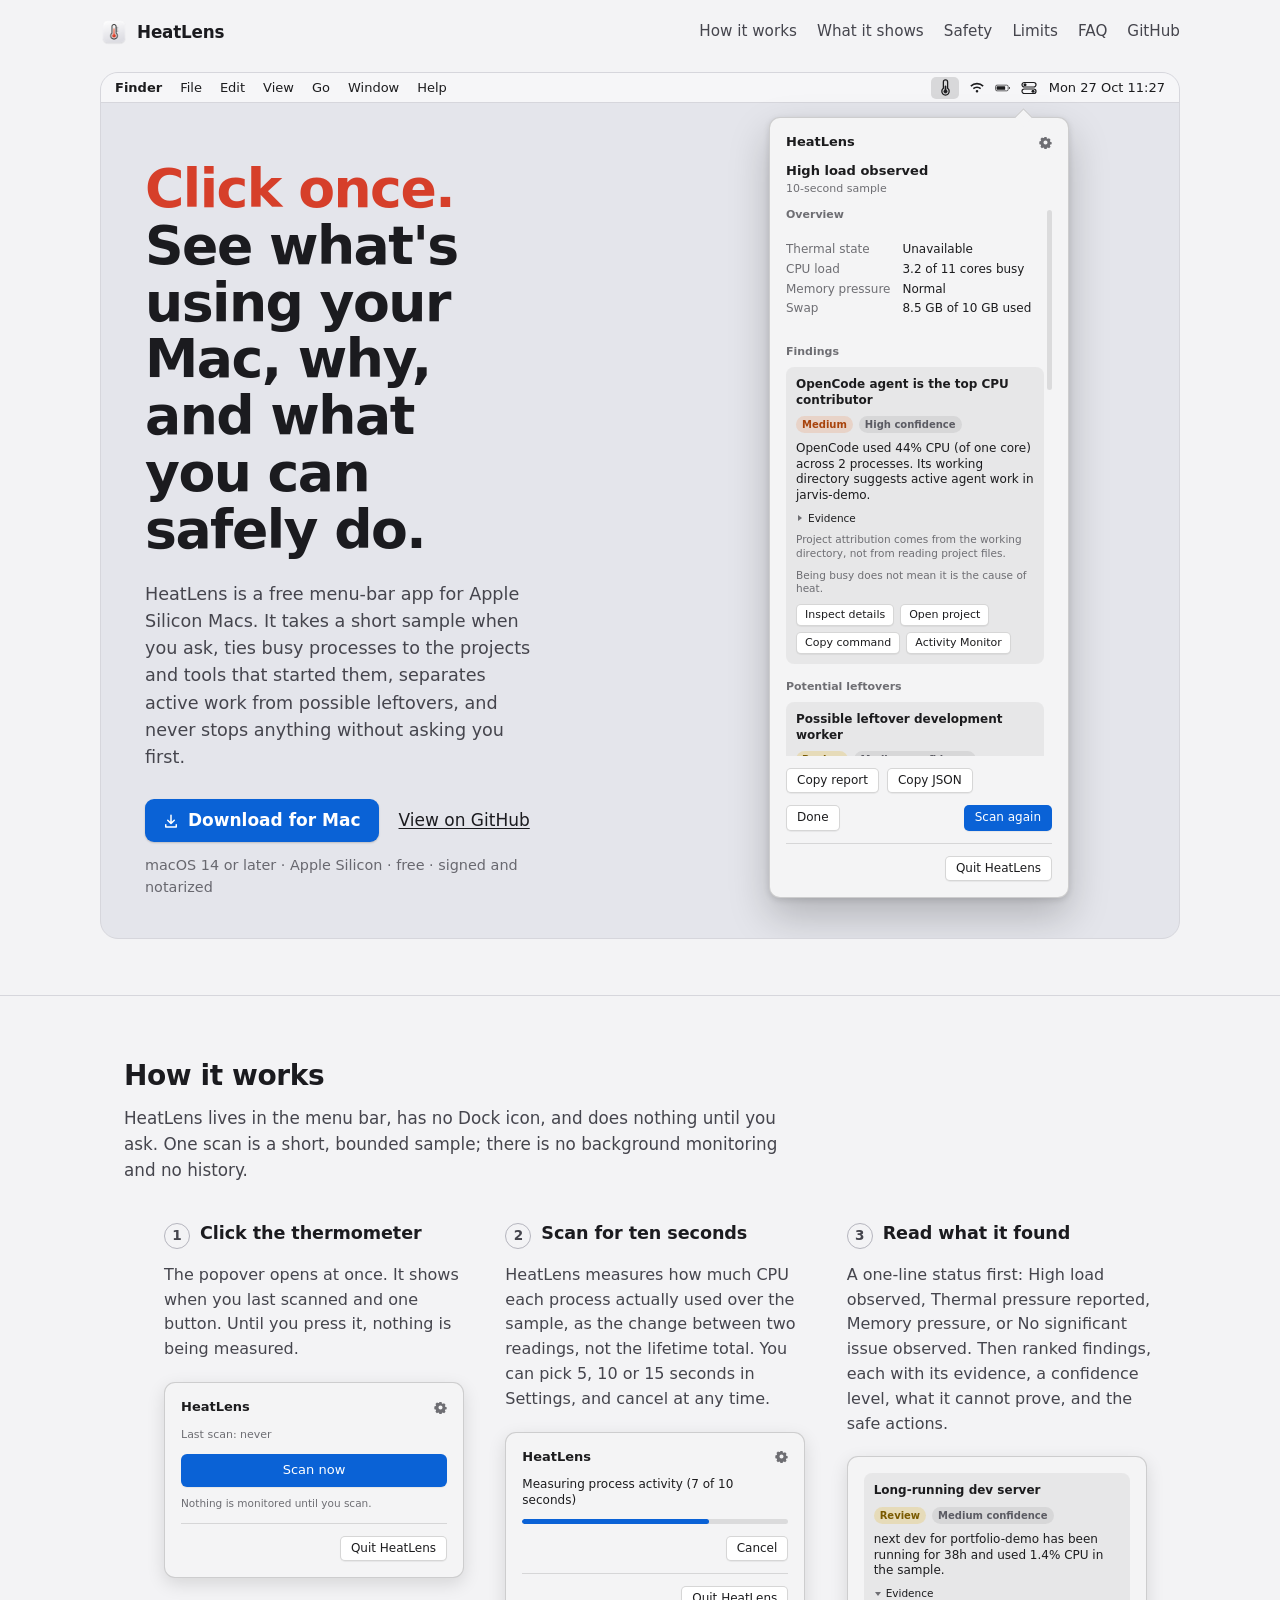
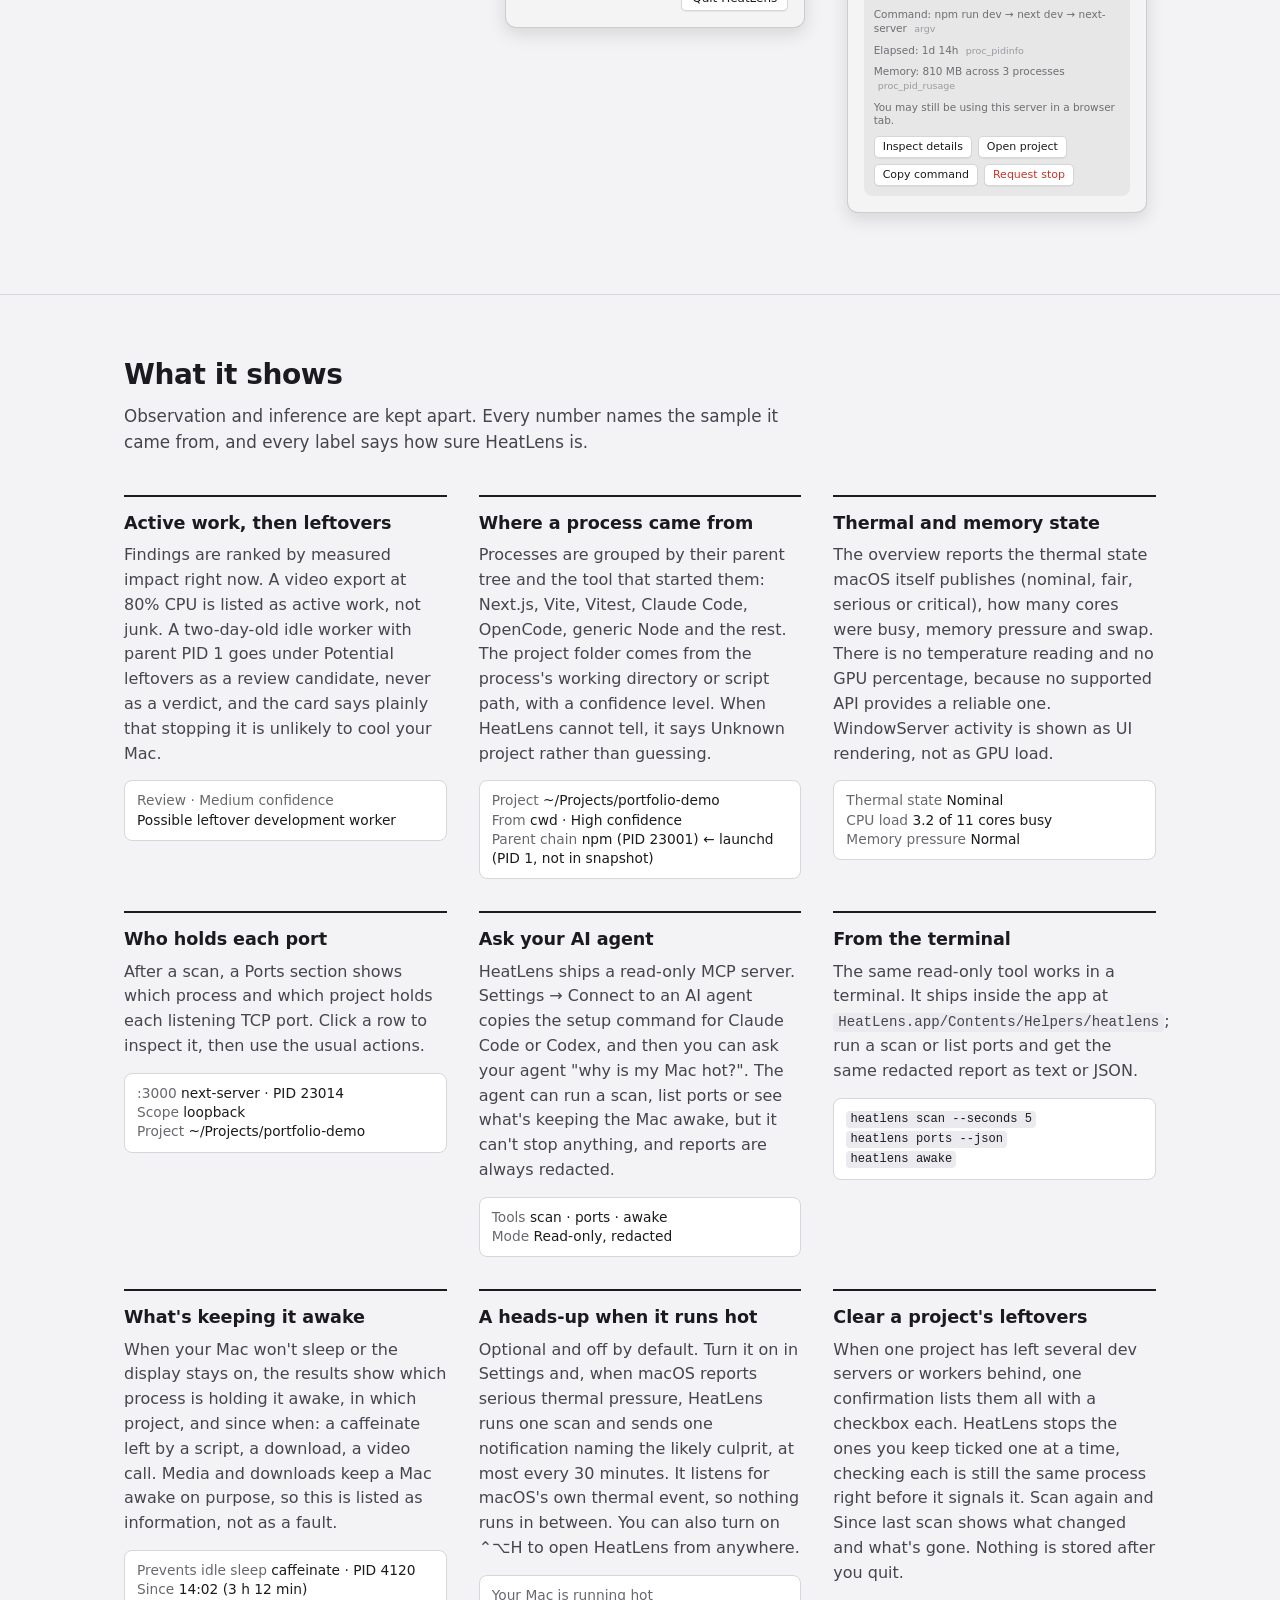
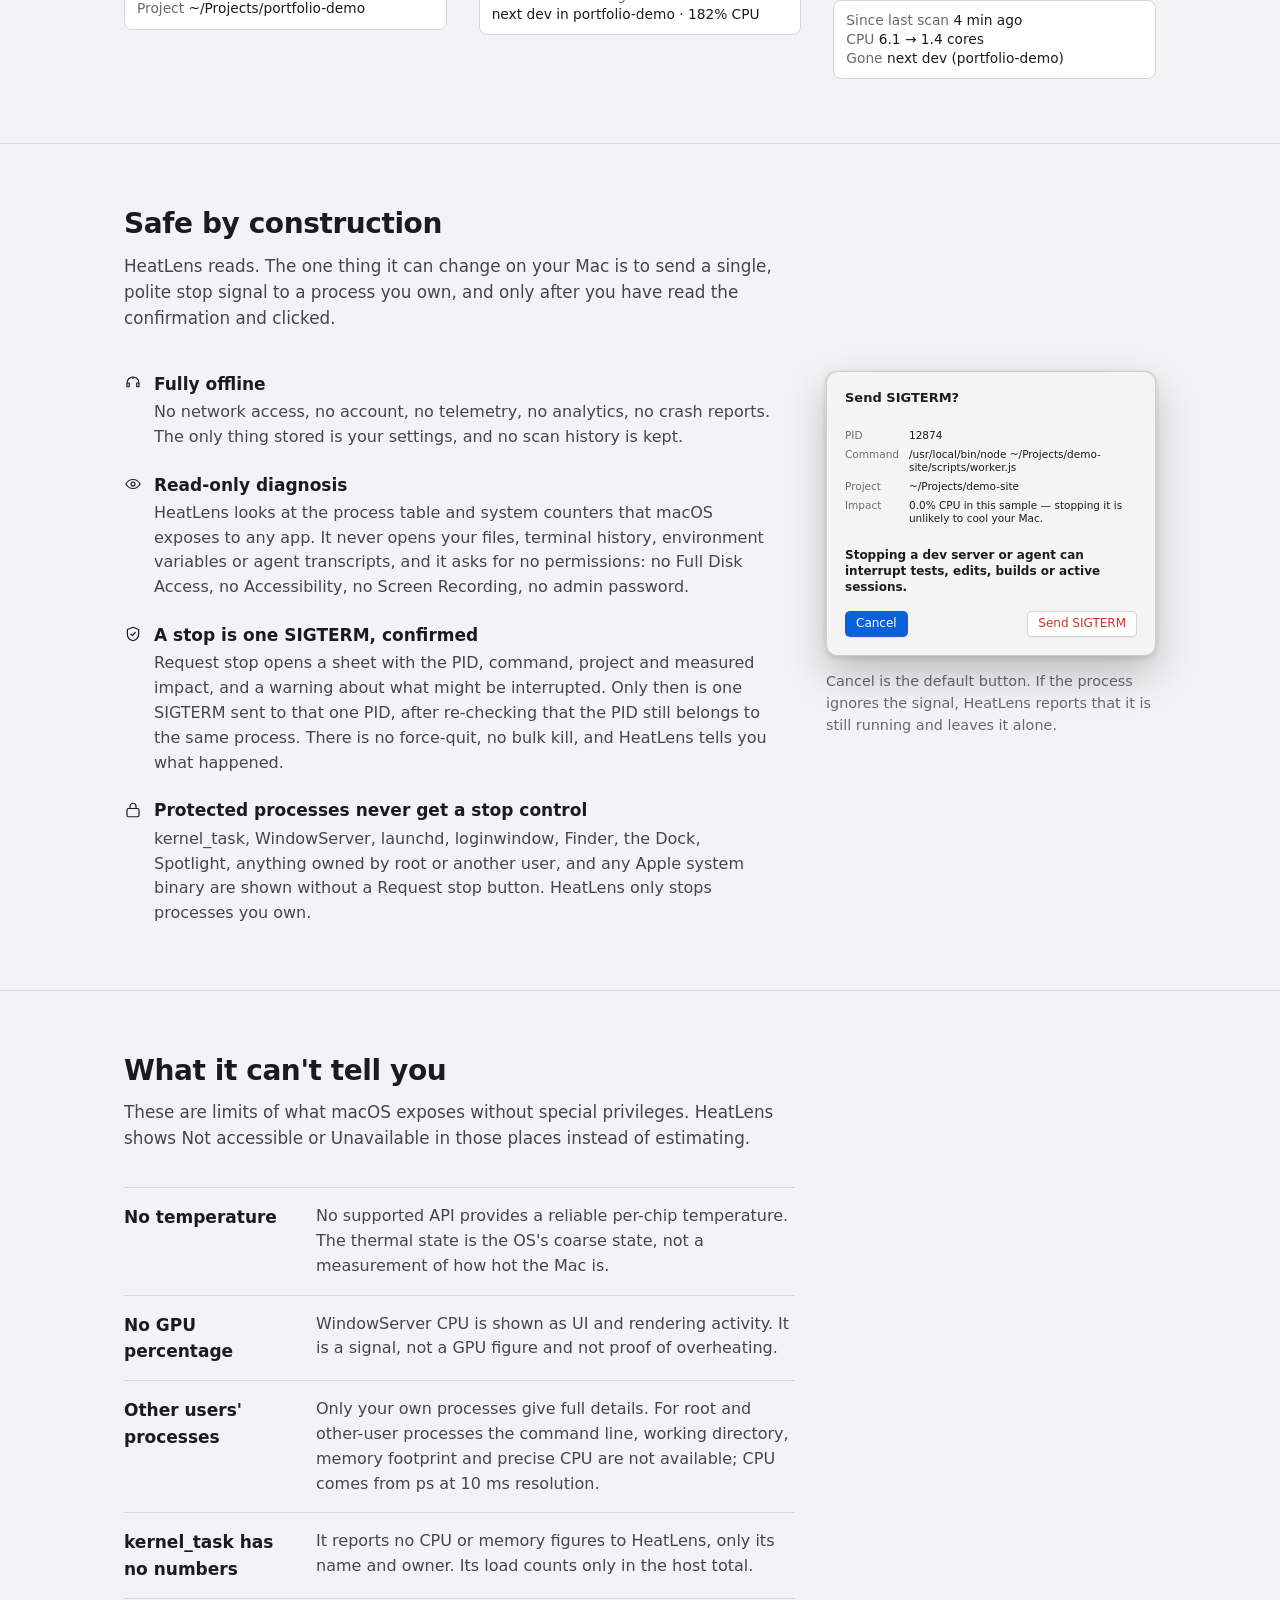
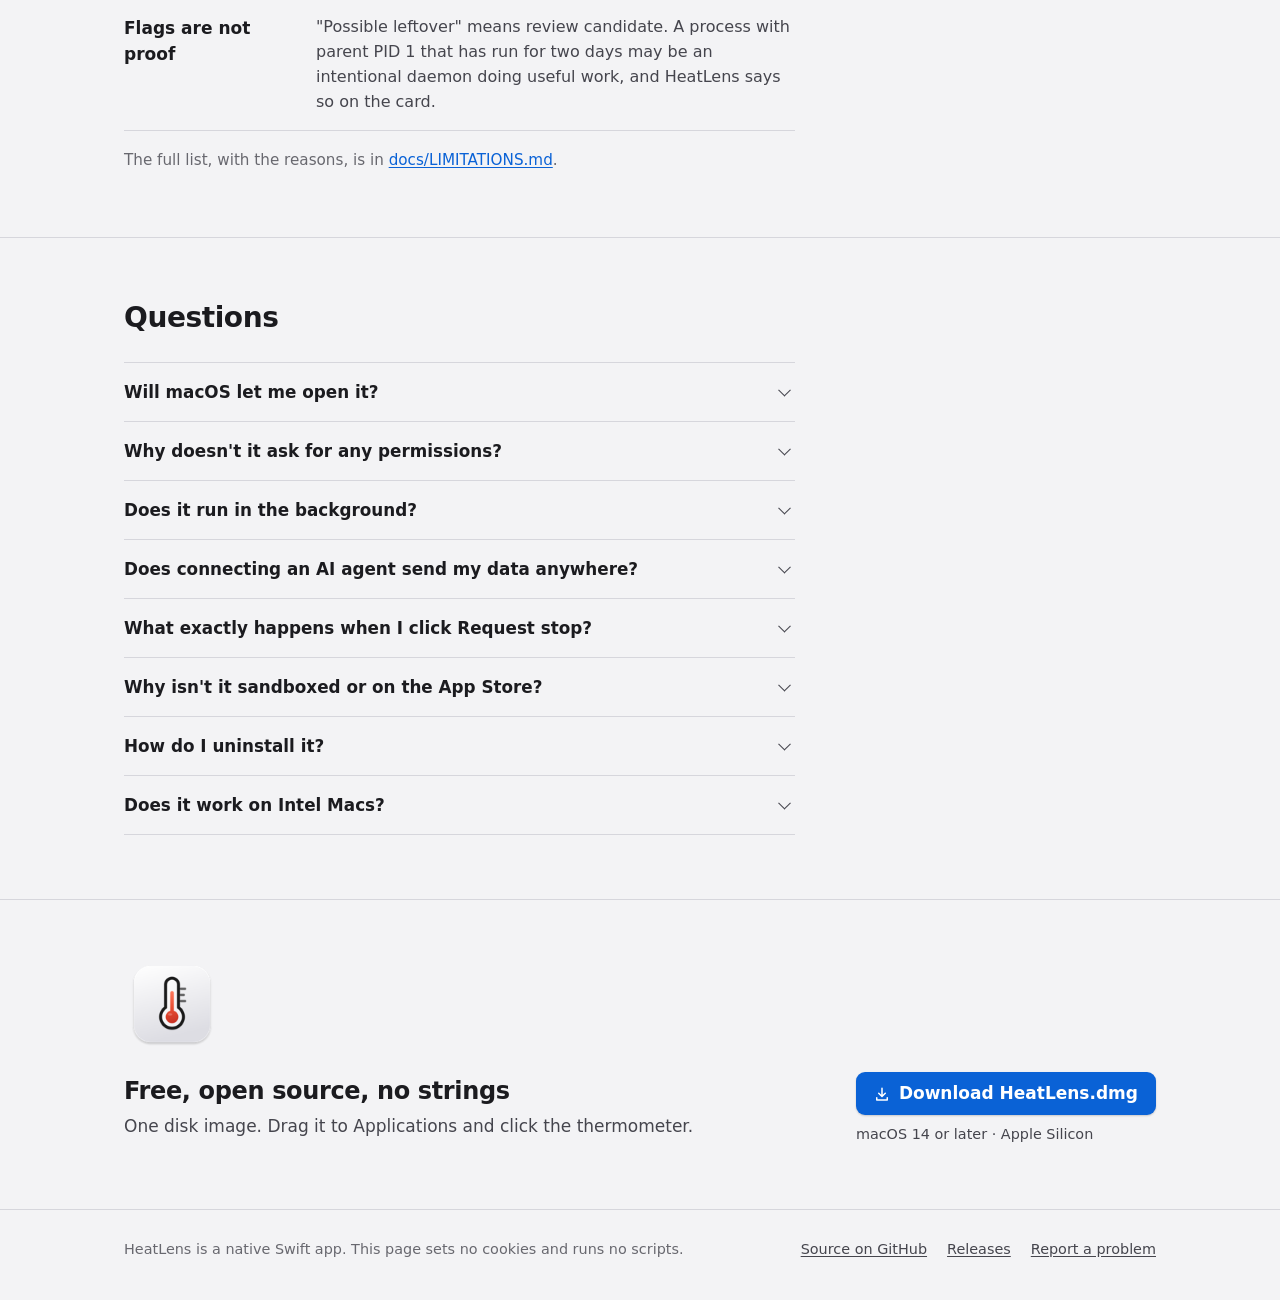
==== commit 77d2af6d: "feat(site): 1.2.0 features (keeping awake, thermal alert, ⌃⌥H, project leftovers, since last scan) a" ====
--- a/site/index.html
+++ b/site/index.html
@@ -237,13 +237,28 @@
           </div>
           <div>
             <h3>Ask your AI agent</h3>
-            <p>HeatLens ships a read-only MCP server. Settings → Connect to an AI agent copies the setup command for Claude Code or Codex, and then you can ask your agent "why is my Mac hot?". The agent can run a scan or list ports, but it can't stop anything, and reports are always redacted.</p>
-            <div class="sample"><span class="k">Tools</span> scan · ports<br><span class="k">Mode</span> Read-only, redacted</div>
+            <p>HeatLens ships a read-only MCP server. Settings → Connect to an AI agent copies the setup command for Claude Code or Codex, and then you can ask your agent "why is my Mac hot?". The agent can run a scan, list ports or see what's keeping the Mac awake, but it can't stop anything, and reports are always redacted.</p>
+            <div class="sample"><span class="k">Tools</span> scan · ports · awake<br><span class="k">Mode</span> Read-only, redacted</div>
           </div>
           <div>
             <h3>From the terminal</h3>
             <p>The same read-only tool works in a terminal. It ships inside the app at <code>HeatLens.app/Contents/Helpers/heatlens</code>; run a scan or list ports and get the same redacted report as text or JSON.</p>
-            <div class="sample"><code>heatlens scan --seconds 5</code><br><code>heatlens ports --json</code></div>
+            <div class="sample"><code>heatlens scan --seconds 5</code><br><code>heatlens ports --json</code><br><code>heatlens awake</code></div>
+          </div>
+          <div>
+            <h3>What's keeping it awake</h3>
+            <p>When your Mac won't sleep or the display stays on, the results show which process is holding it awake, in which project, and since when: a caffeinate left by a script, a download, a video call. Media and downloads keep a Mac awake on purpose, so this is listed as information, not as a fault.</p>
+            <div class="sample"><span class="k">Prevents idle sleep</span> caffeinate · PID 4120<br><span class="k">Since</span> 14:02 (3 h 12 min)<br><span class="k">Project</span> ~/Projects/portfolio-demo</div>
+          </div>
+          <div>
+            <h3>A heads-up when it runs hot</h3>
+            <p>Optional and off by default. Turn it on in Settings and, when macOS reports serious thermal pressure, HeatLens runs one scan and sends one notification naming the likely culprit, at most every 30 minutes. It listens for macOS's own thermal event, so nothing runs in between. You can also turn on ⌃⌥H to open HeatLens from anywhere.</p>
+            <div class="sample"><span class="k">Your Mac is running hot</span><br>next dev in portfolio-demo · 182% CPU</div>
+          </div>
+          <div>
+            <h3>Clear a project's leftovers</h3>
+            <p>When one project has left several dev servers or workers behind, one confirmation lists them all with a checkbox each. HeatLens stops the ones you keep ticked one at a time, checking each is still the same process right before it signals it. Scan again and Since last scan shows what changed and what's gone. Nothing is stored after you quit.</p>
+            <div class="sample"><span class="k">Since last scan</span> 4 min ago<br><span class="k">CPU</span> 6.1 → 1.4 cores<br><span class="k">Gone</span> next dev (portfolio-demo)</div>
           </div>
         </div>
       </div>
@@ -331,13 +346,14 @@
             <summary>Why doesn't it ask for any permissions?</summary>
             <div class="answer">
               <p>Because it only reads what macOS already lets any app read about running processes: process IDs, parents, start times, executables, CPU and memory counters, and for your own processes the command line and working directory. That is enough to explain most heat and pressure. It does not request Full Disk Access, Accessibility, Screen Recording or an admin password, and it would not learn anything useful from them.</p>
+              <p>The one exception is optional: if you turn on the thermal alert, macOS asks once whether HeatLens may show notifications.</p>
               <p>The flip side is what it can't see: details of root and other users' processes, kernel_task's numbers, the chip temperature, and GPU load. Those places show Not accessible or Unavailable.</p>
             </div>
           </details>
           <details>
             <summary>Does it run in the background?</summary>
             <div class="answer">
-              <p>Only the menu-bar icon. HeatLens has no timers and no polling; the only work it ever does is a scan you started. Measured on the development Mac, the idle app sits at 0.0% CPU with no change in CPU time between samples, and about 18 MB of memory as reported by top. A scan costs about one second of CPU spread over its five to ten seconds. Launch at login is off by default.</p>
+              <p>Only the menu-bar icon. HeatLens has no timers and no polling; it scans when you click Scan now, or once when macOS reports serious heat if you turned on the optional thermal alert. Measured on the development Mac, the idle app sits at 0.0% CPU with no change in CPU time between samples, and about 18 MB of memory as reported by top. A scan costs about one second of CPU spread over its five to ten seconds. Launch at login is off by default.</p>
             </div>
           </details>
           <details>
@@ -349,7 +365,7 @@
           <details>
             <summary>What exactly happens when I click Request stop?</summary>
             <div class="answer">
-              <p>A sheet shows the PID, command, project and measured impact, and warns that stopping a dev server or agent can interrupt tests, edits, builds or active sessions. Cancel is the default. If you click Send SIGTERM, HeatLens re-reads the process from the kernel, checks that the PID still has the same start time and still belongs to you, and sends one SIGTERM. It waits a few seconds and tells you whether the process exited, is still running, had already exited, or had been replaced by another process, in which case nothing is sent. It never escalates to SIGKILL; for that, it points you to Activity Monitor.</p>
+              <p>A sheet shows the PID, command, project and measured impact, and warns that stopping a dev server or agent can interrupt tests, edits, builds or active sessions. Cancel is the default. If you click Send SIGTERM, HeatLens re-reads the process from the kernel, checks that the PID still has the same start time and still belongs to you, and sends one SIGTERM. It waits a few seconds and tells you whether the process exited, is still running, had already exited, or had been replaced by another process, in which case nothing is sent. It never escalates to SIGKILL; for that, it points you to Activity Monitor. When one project has several leftovers, Stop leftovers lists them in one sheet with a checkbox each, and each selected process goes through the same check and single SIGTERM, one at a time.</p>
             </div>
           </details>
           <details>
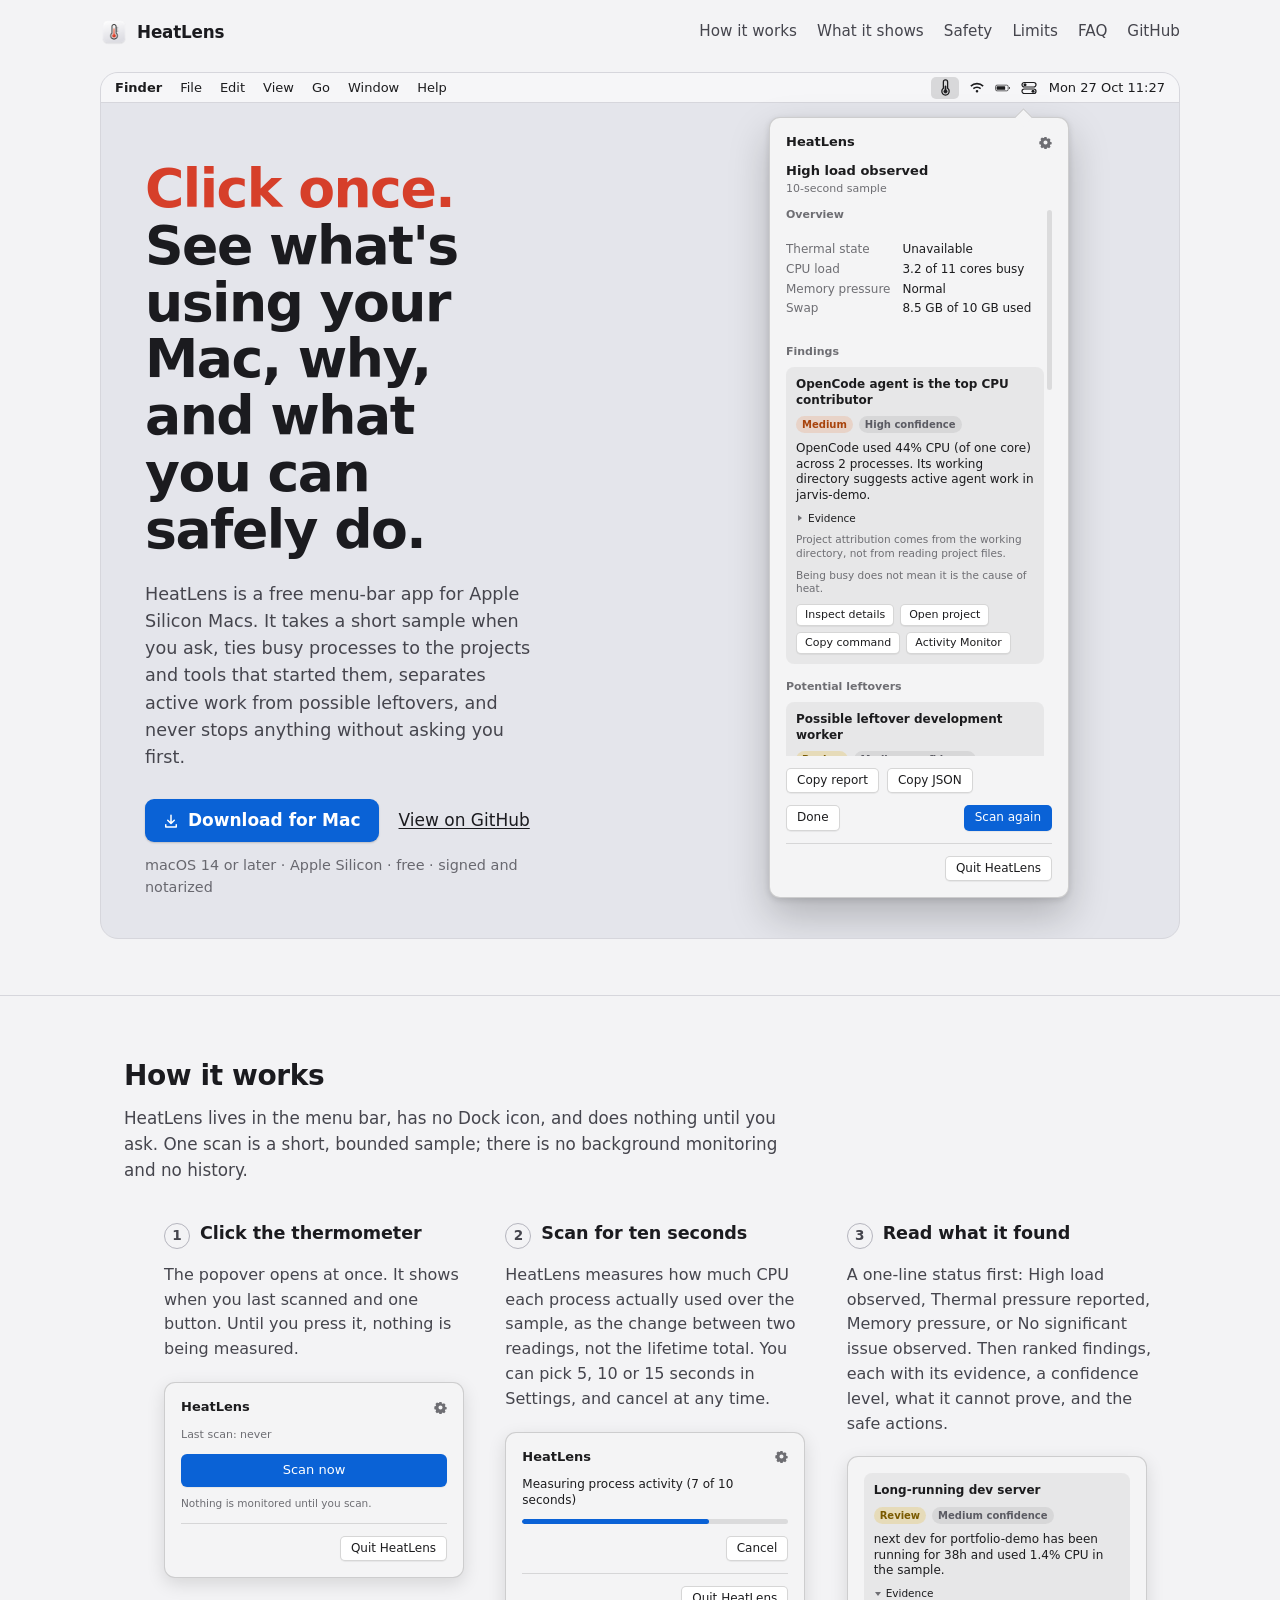
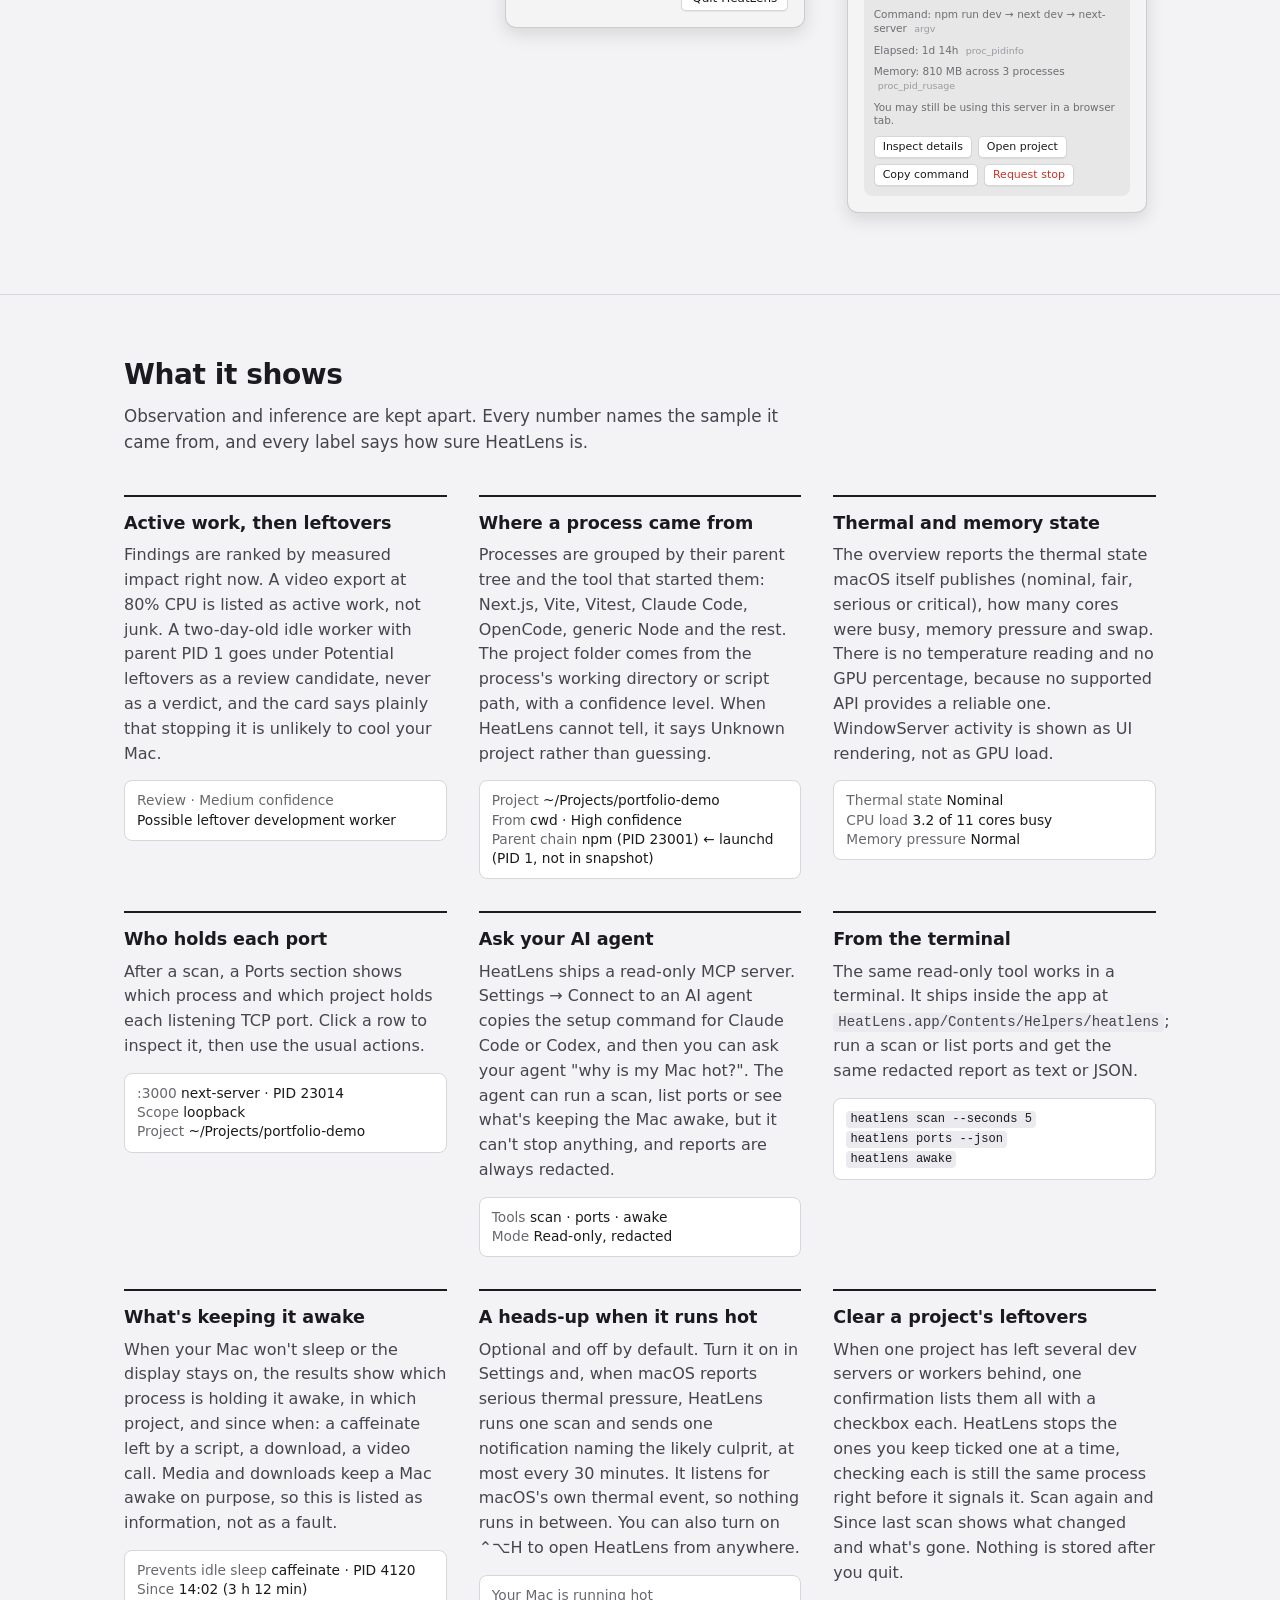
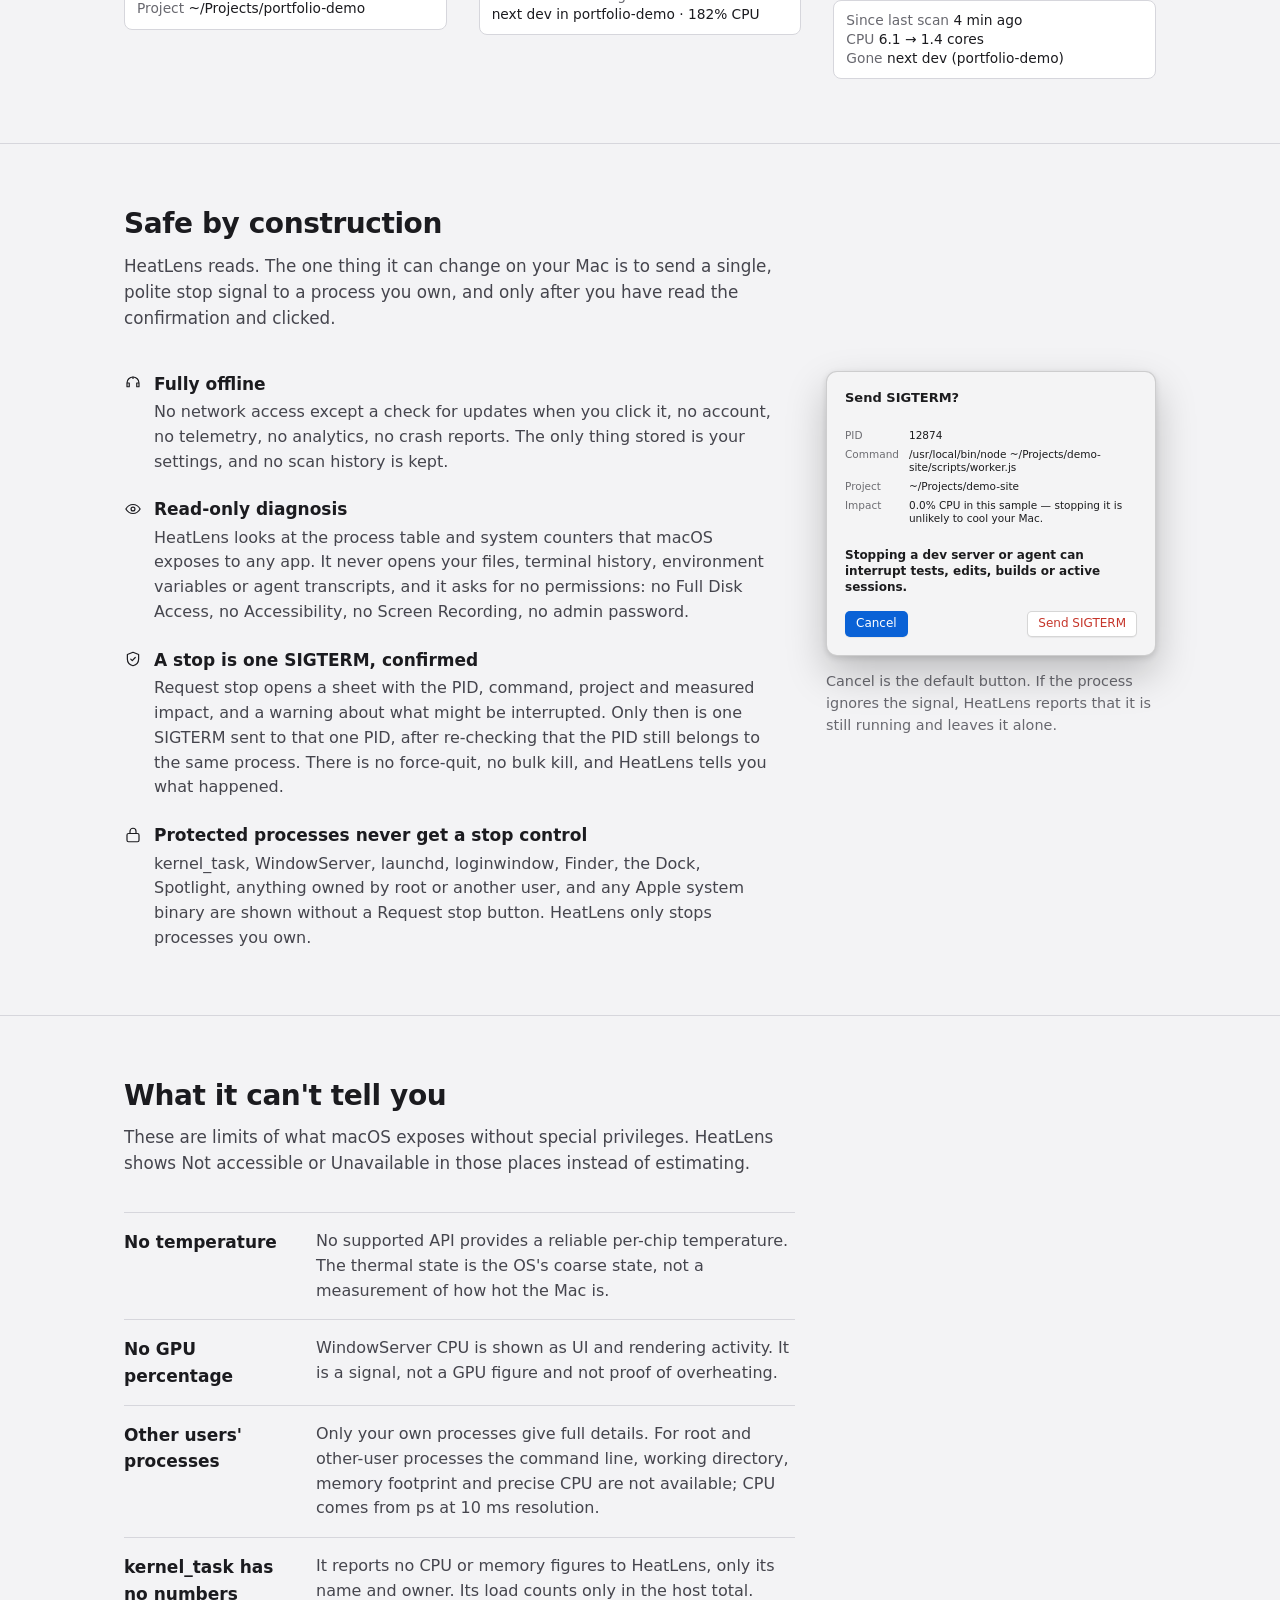
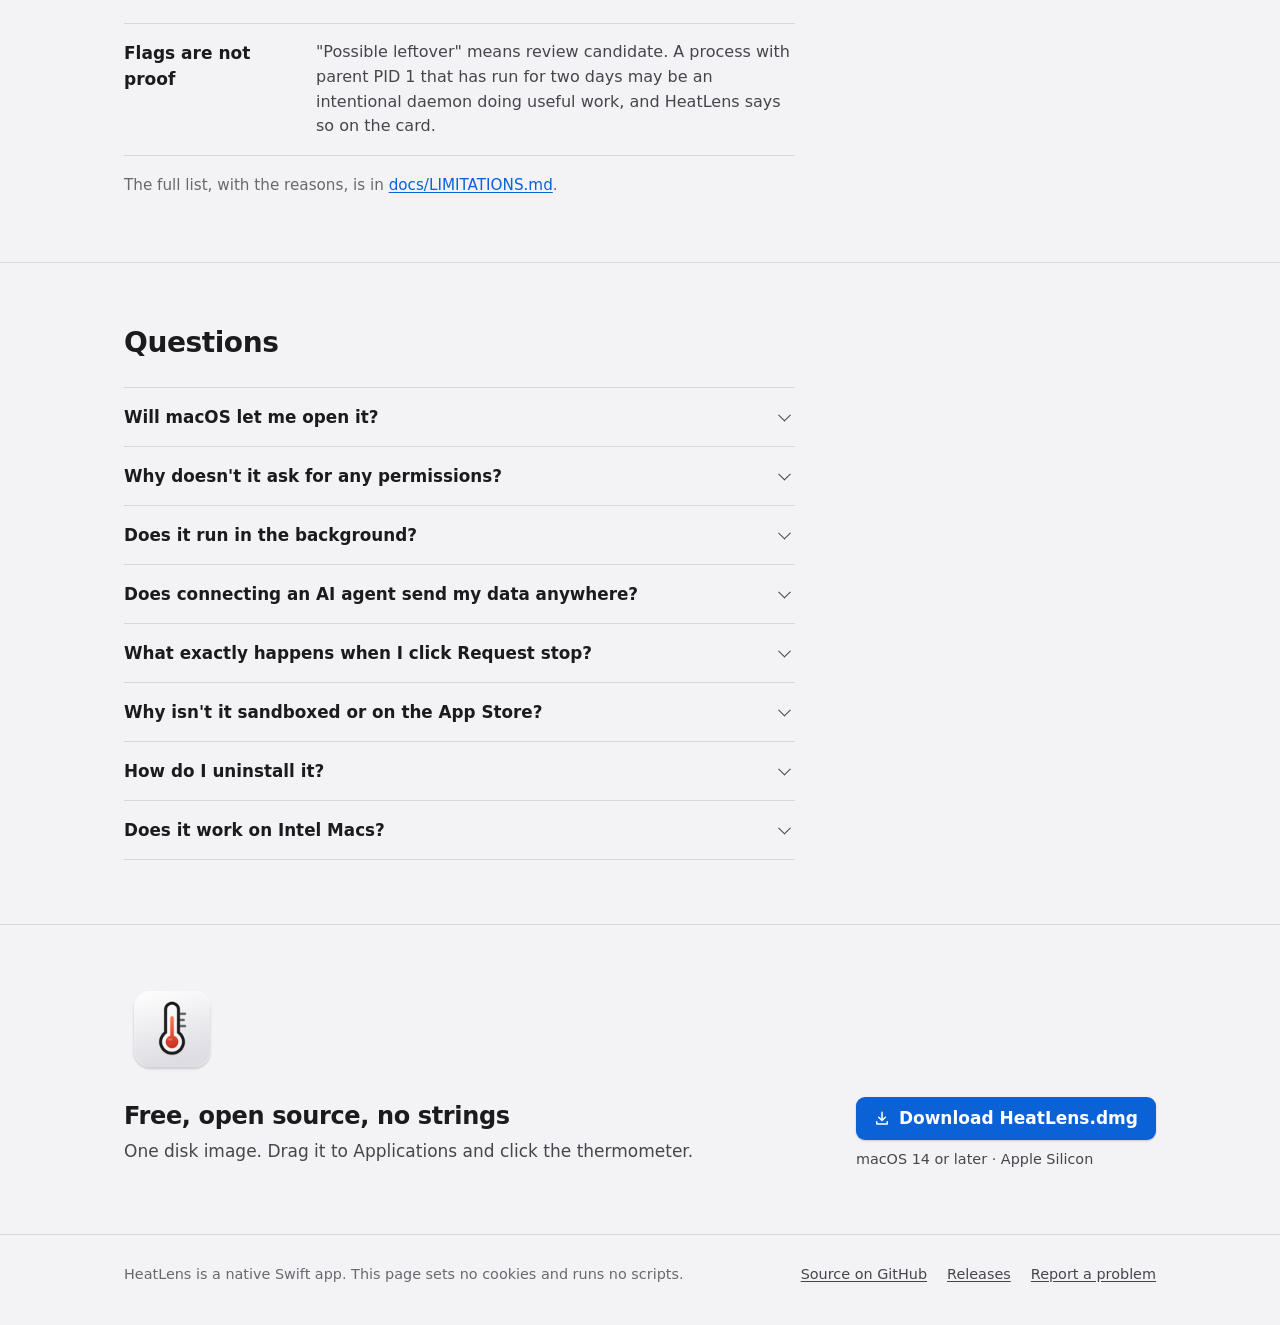
==== commit 2922be97: "feat(core,app): click-only "Check for updates…" in Settings; one GET to GitHub only when clicked, op" ====
--- a/site/index.html
+++ b/site/index.html
@@ -275,7 +275,7 @@
             <li>
               <svg viewBox="0 0 24 24"><path d="M4 12a8 8 0 0 1 16 0M4 12v5h3v-5zm13 0v5h3v-5z"/><path d="M12 4v2"/></svg>
               <strong>Fully offline</strong>
-              <p>No network access, no account, no telemetry, no analytics, no crash reports. The only thing stored is your settings, and no scan history is kept.</p>
+              <p>No network access except a check for updates when you click it, no account, no telemetry, no analytics, no crash reports. The only thing stored is your settings, and no scan history is kept.</p>
             </li>
             <li>
               <svg viewBox="0 0 24 24"><path d="M2.5 12s3.5-6 9.5-6 9.5 6 9.5 6-3.5 6-9.5 6-9.5-6-9.5-6z"/><circle cx="12" cy="12" r="2.6"/></svg>
@@ -359,7 +359,7 @@
           <details>
             <summary>Does connecting an AI agent send my data anywhere?</summary>
             <div class="answer">
-              <p>HeatLens itself still makes no network connections; the MCP server runs on your Mac over standard input and output. But whatever the agent receives, it sends to its own model provider, as with anything else you show it. That's why the reports it gets are redacted: personal paths are replaced, and specific network addresses are left out. You choose whether to connect one, and you can remove it with <code>claude mcp remove heatlens</code>.</p>
+              <p>HeatLens itself makes no network connections apart from the update check you click; the MCP server runs on your Mac over standard input and output. But whatever the agent receives, it sends to its own model provider, as with anything else you show it. That's why the reports it gets are redacted: personal paths are replaced, and specific network addresses are left out. You choose whether to connect one, and you can remove it with <code>claude mcp remove heatlens</code>.</p>
             </div>
           </details>
           <details>
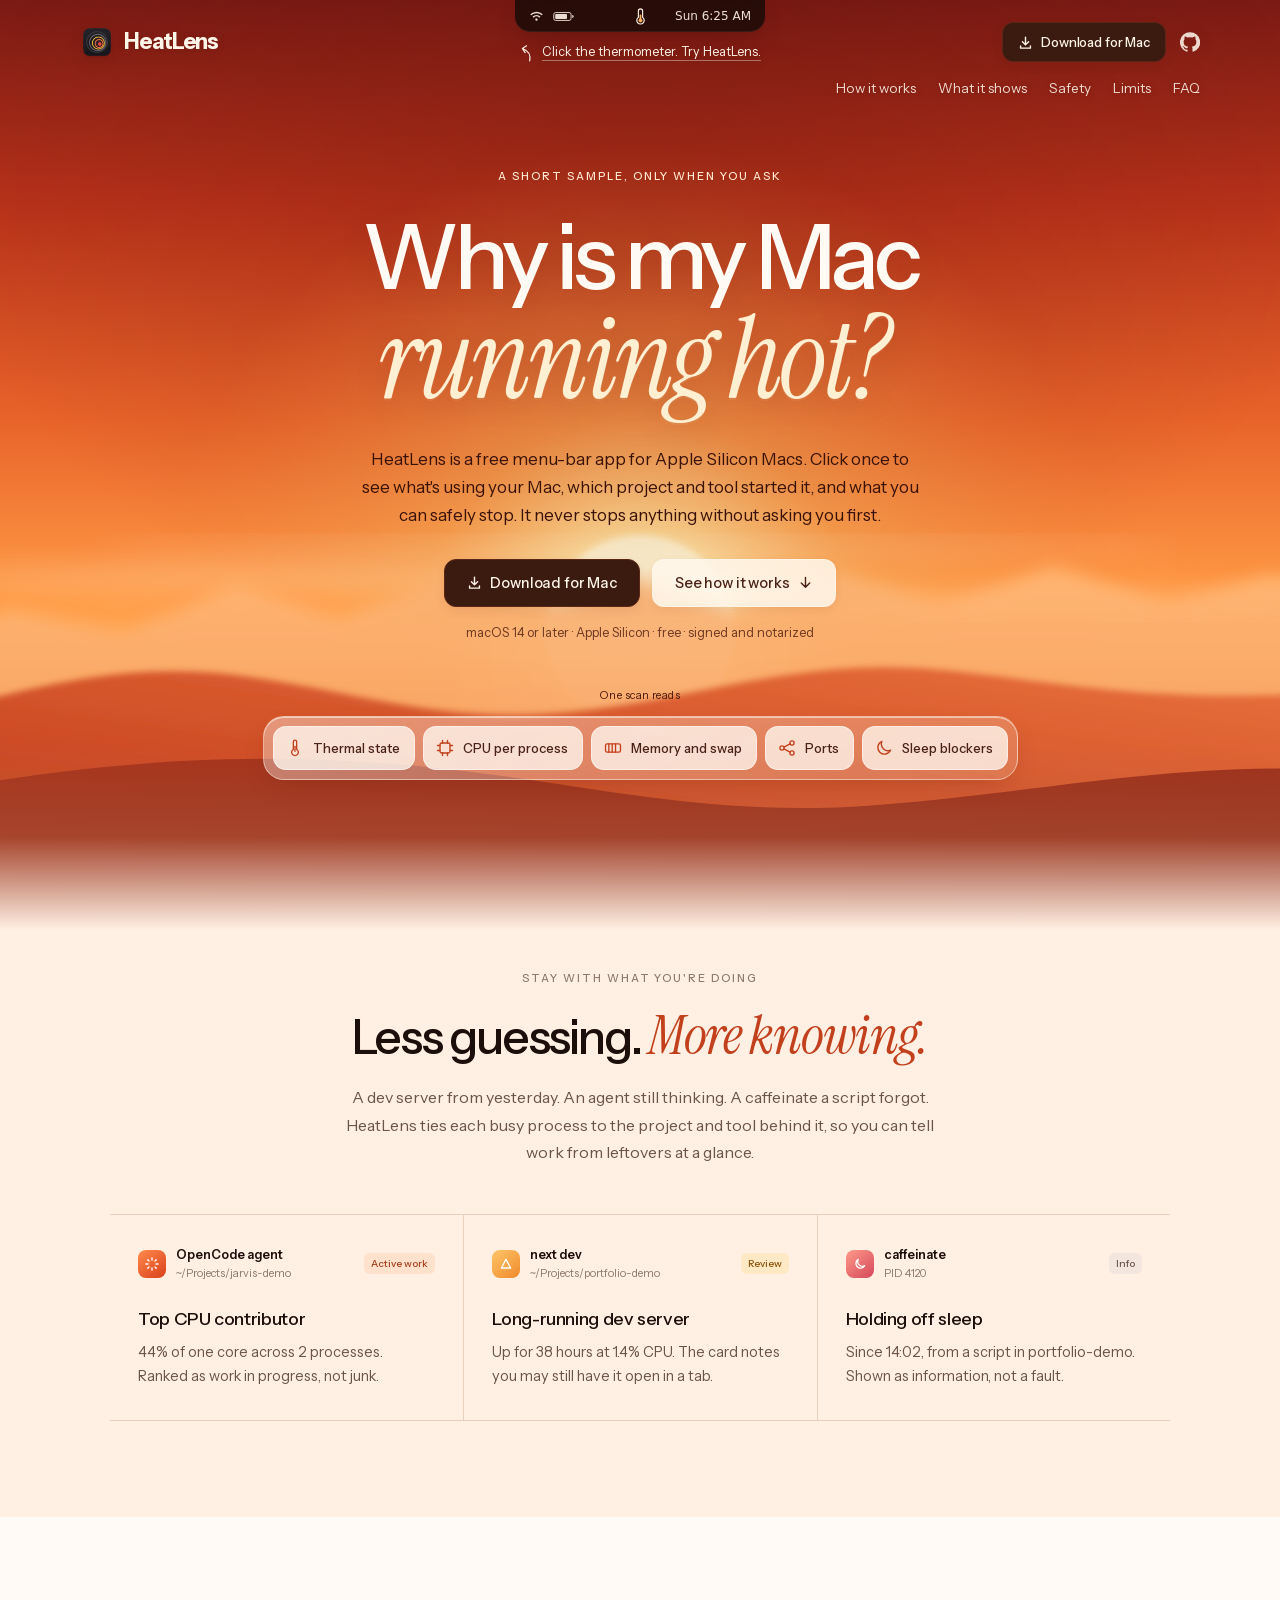
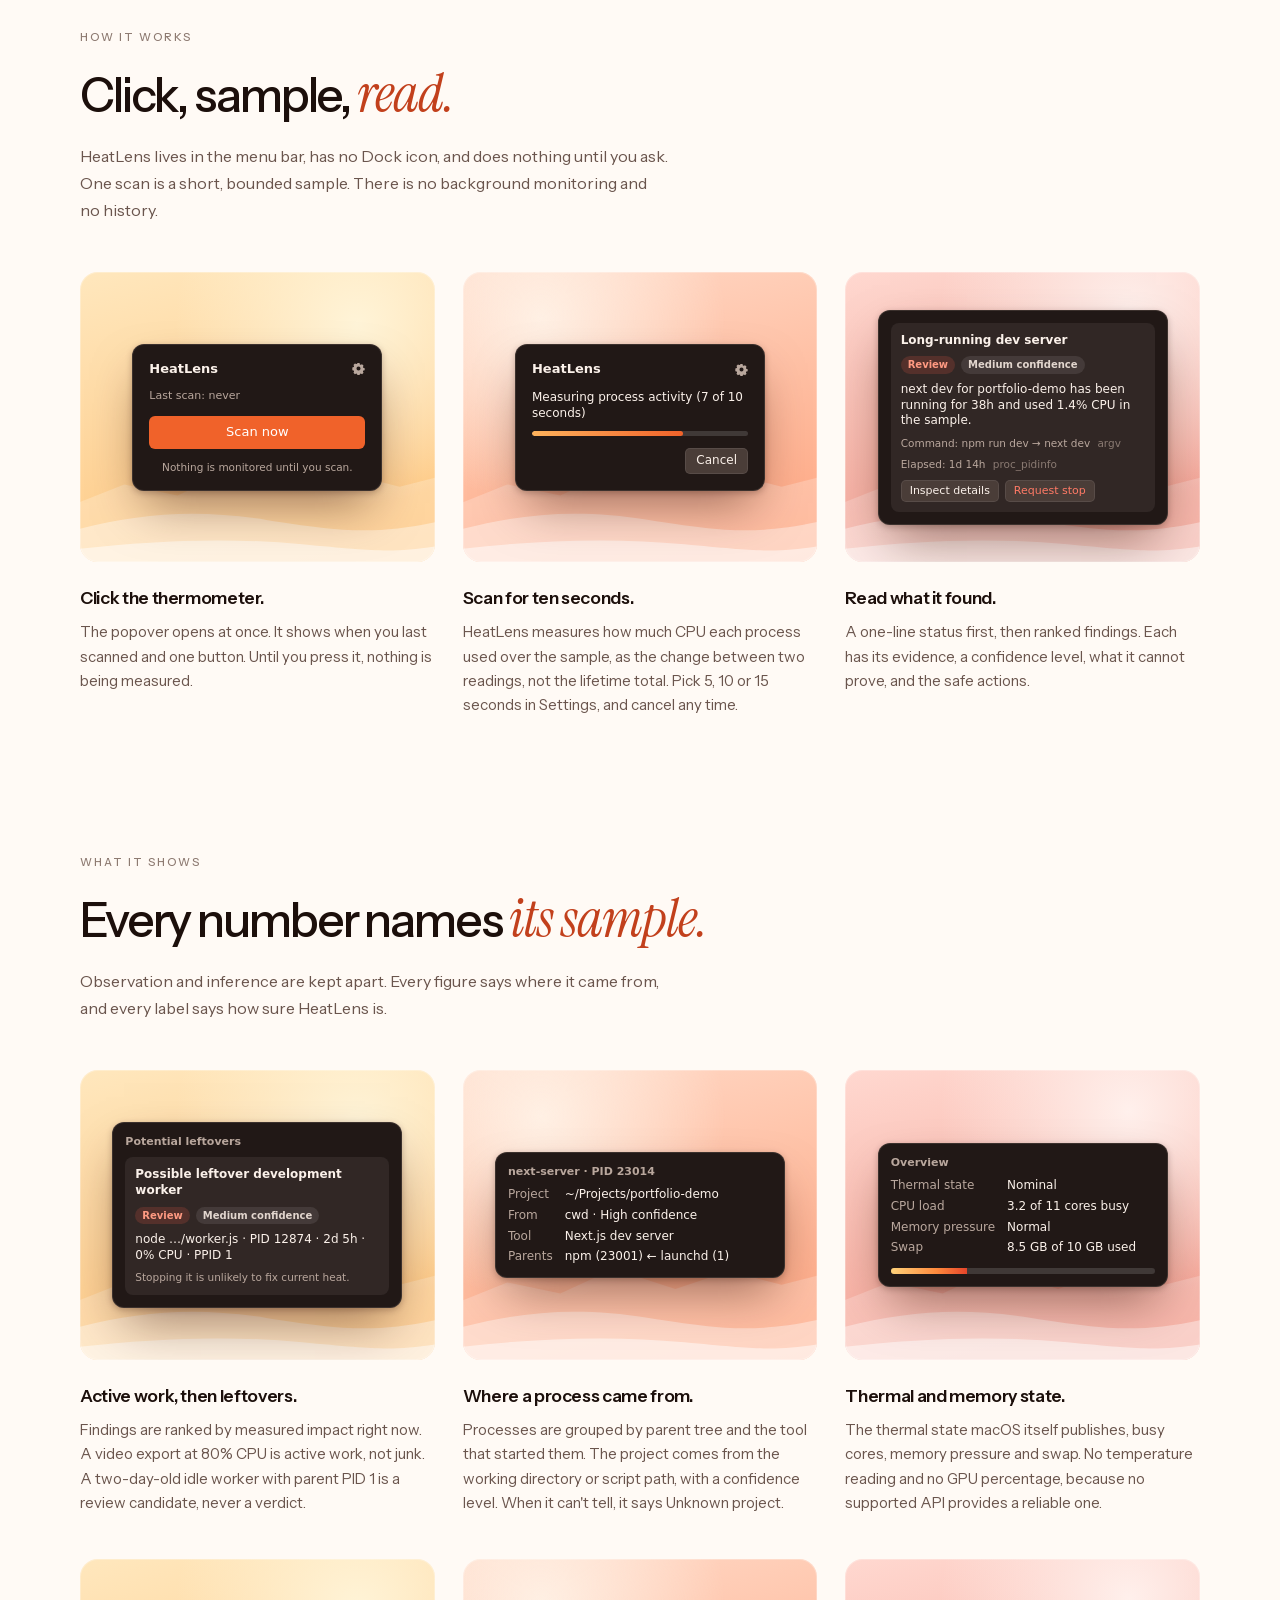
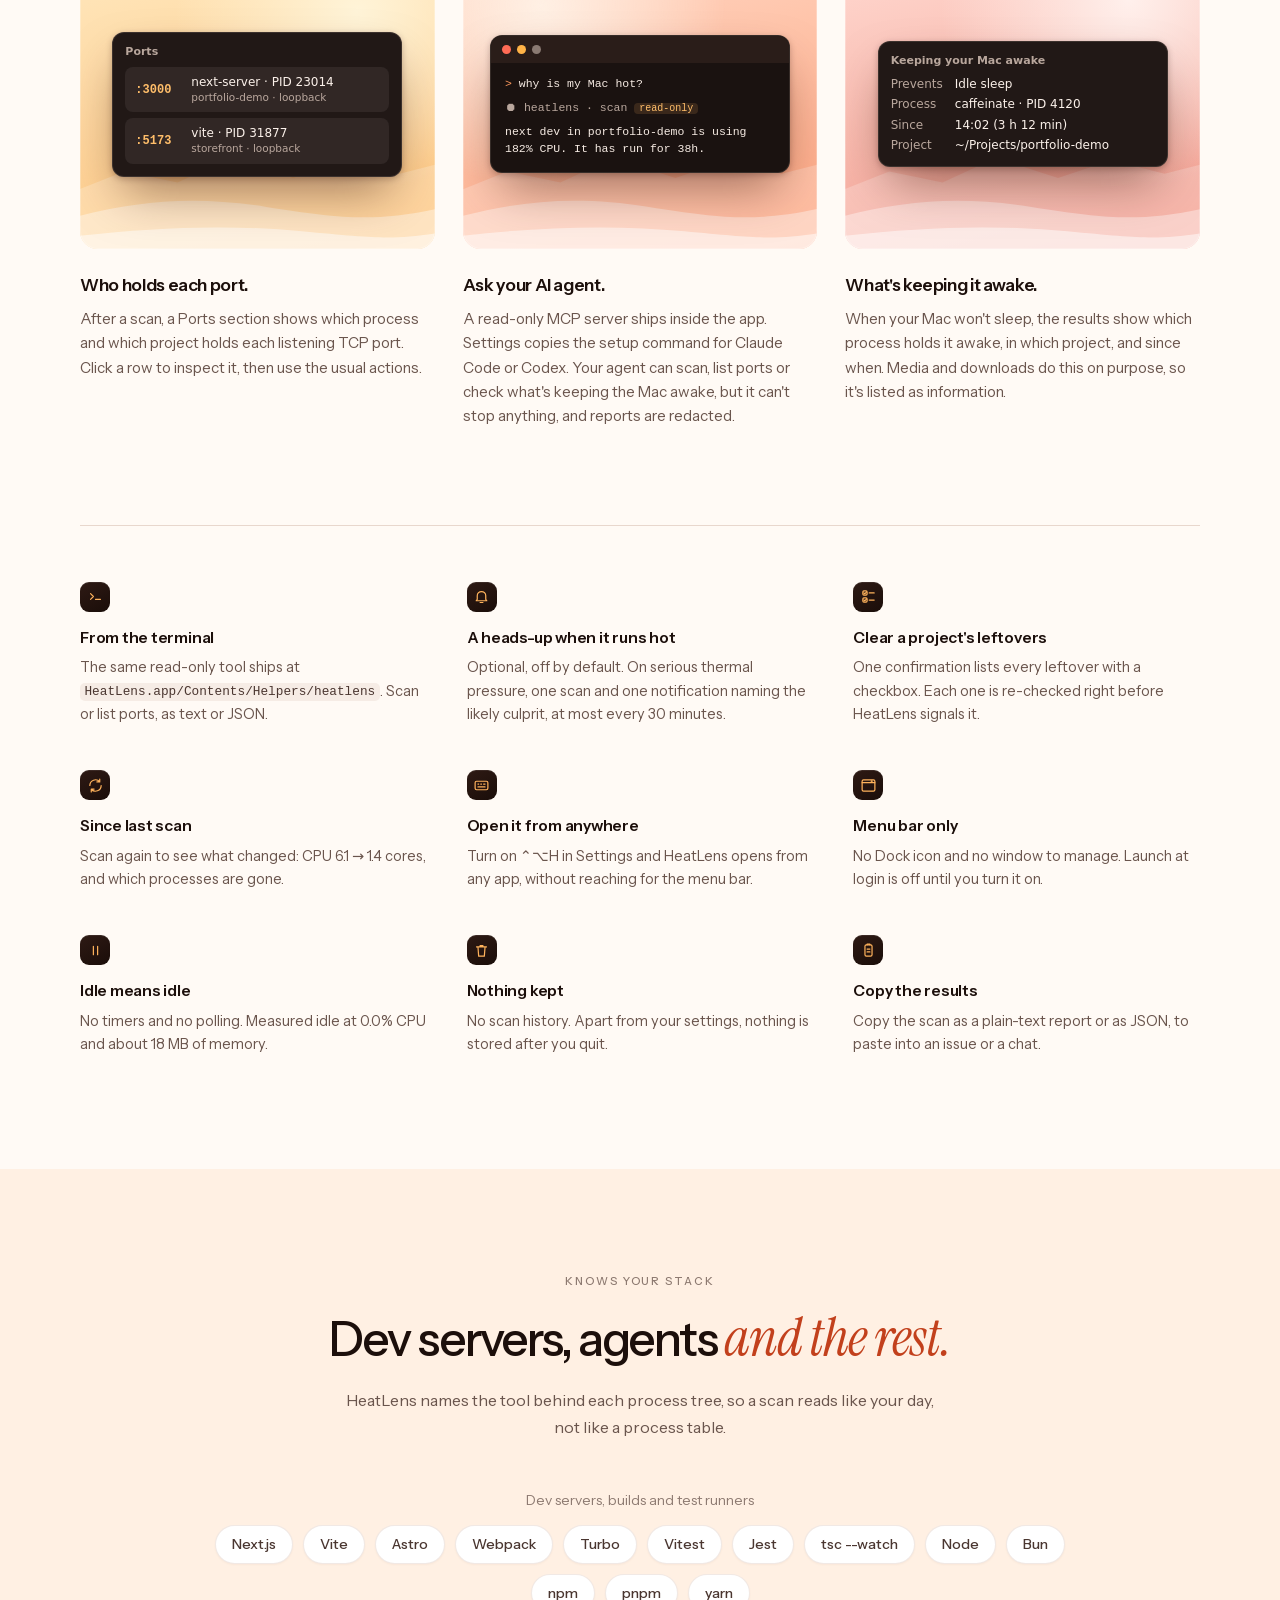
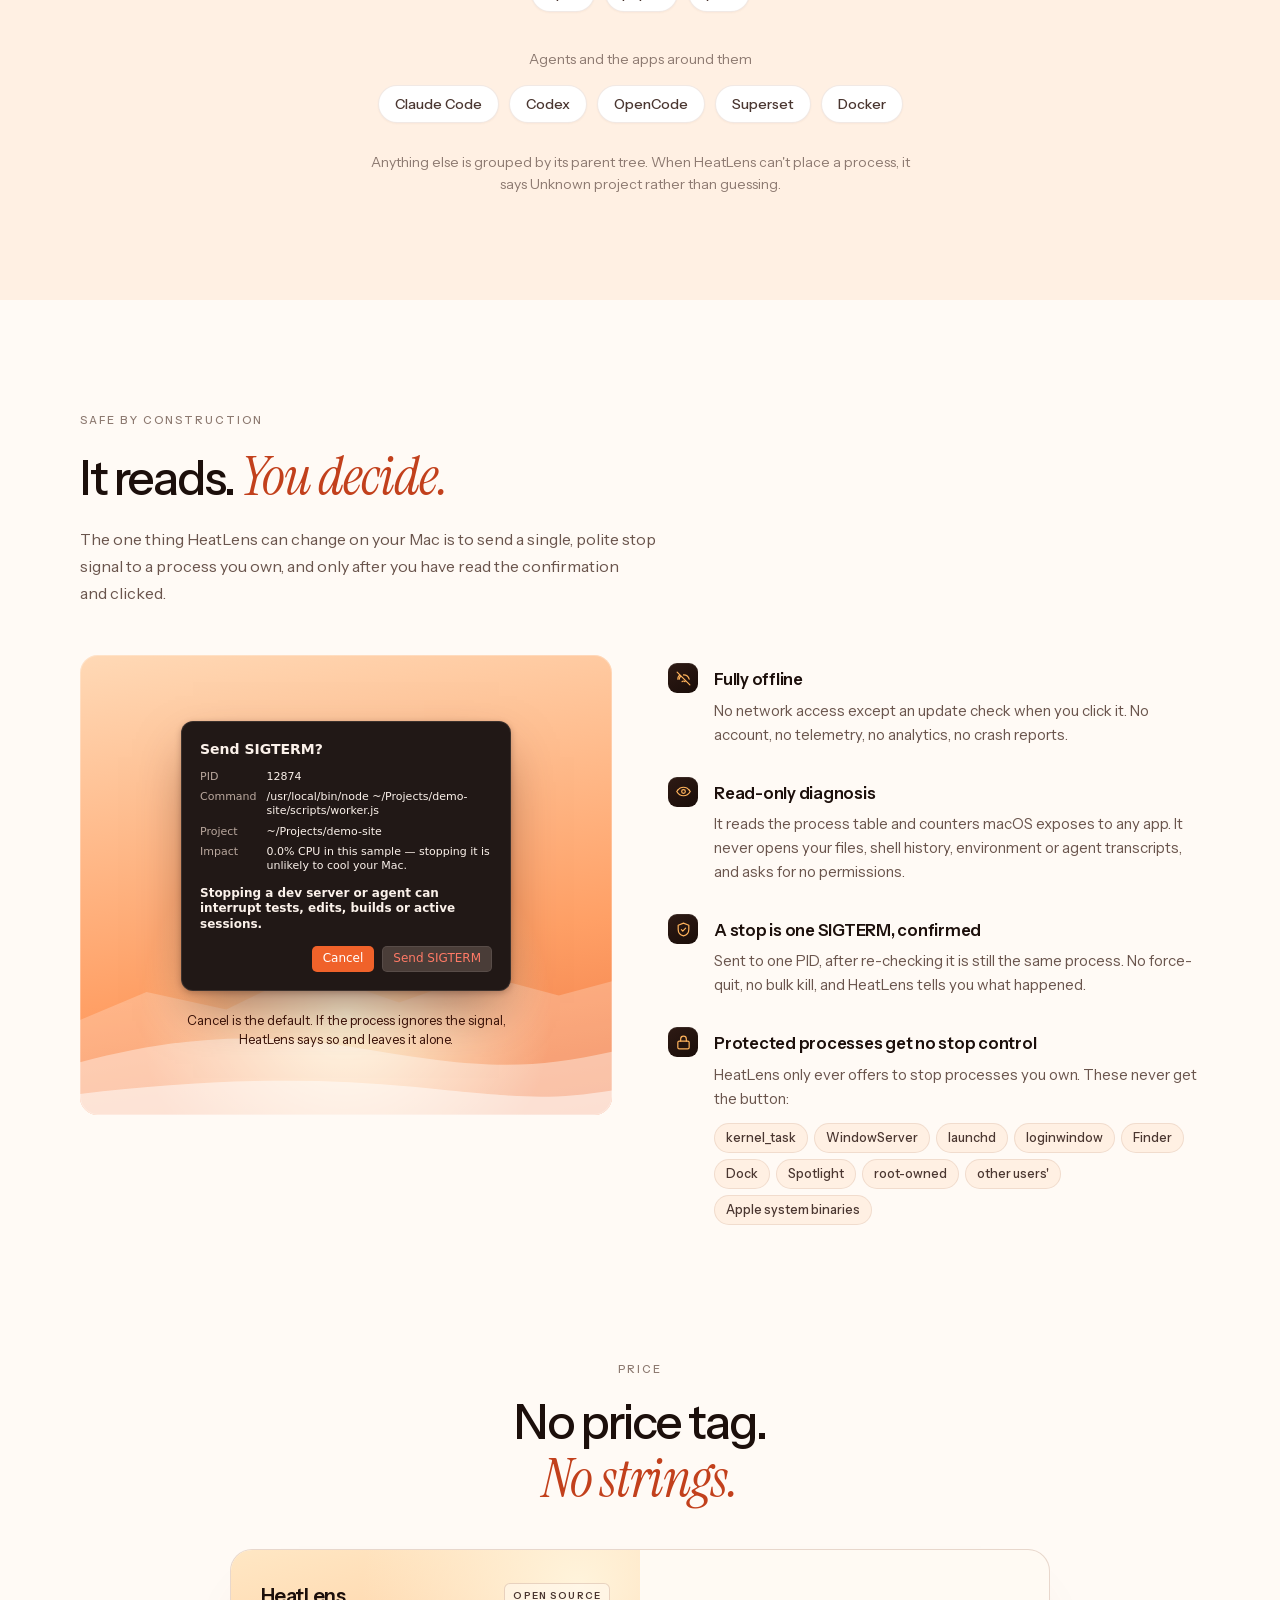
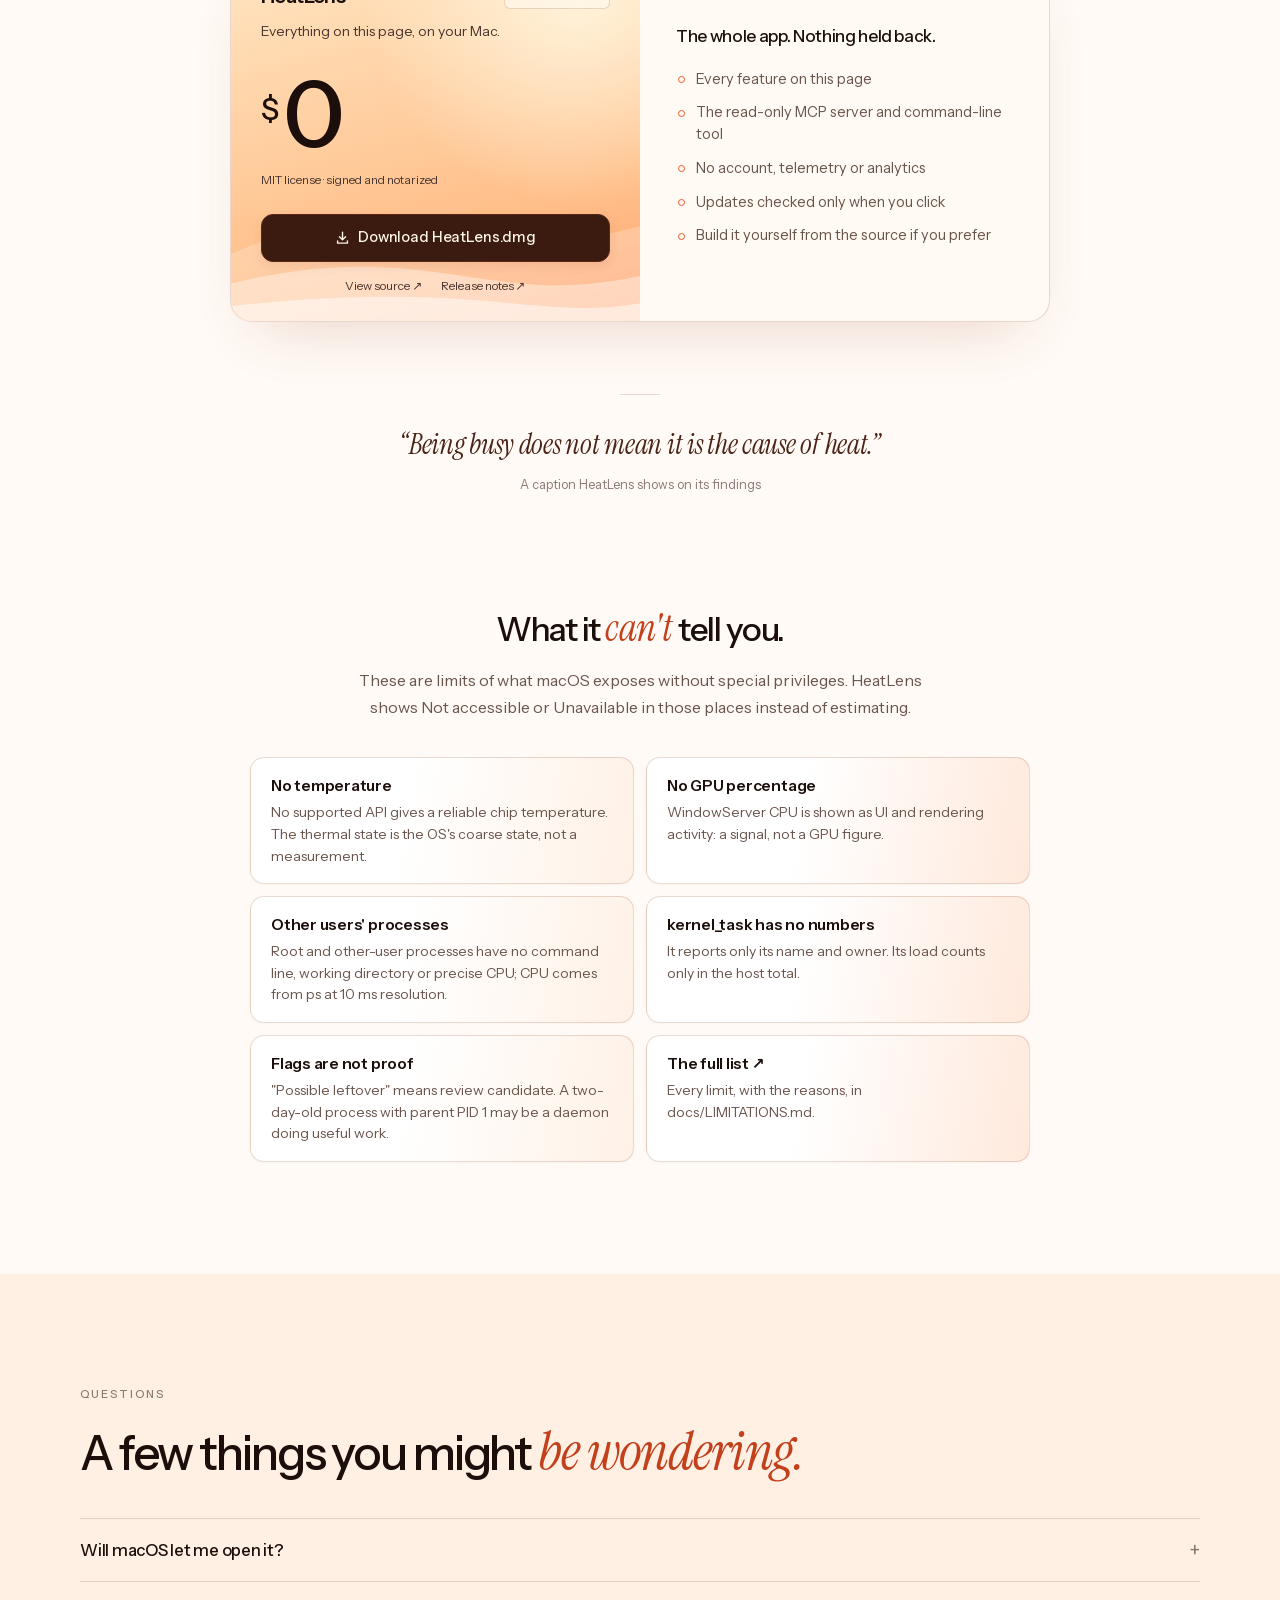
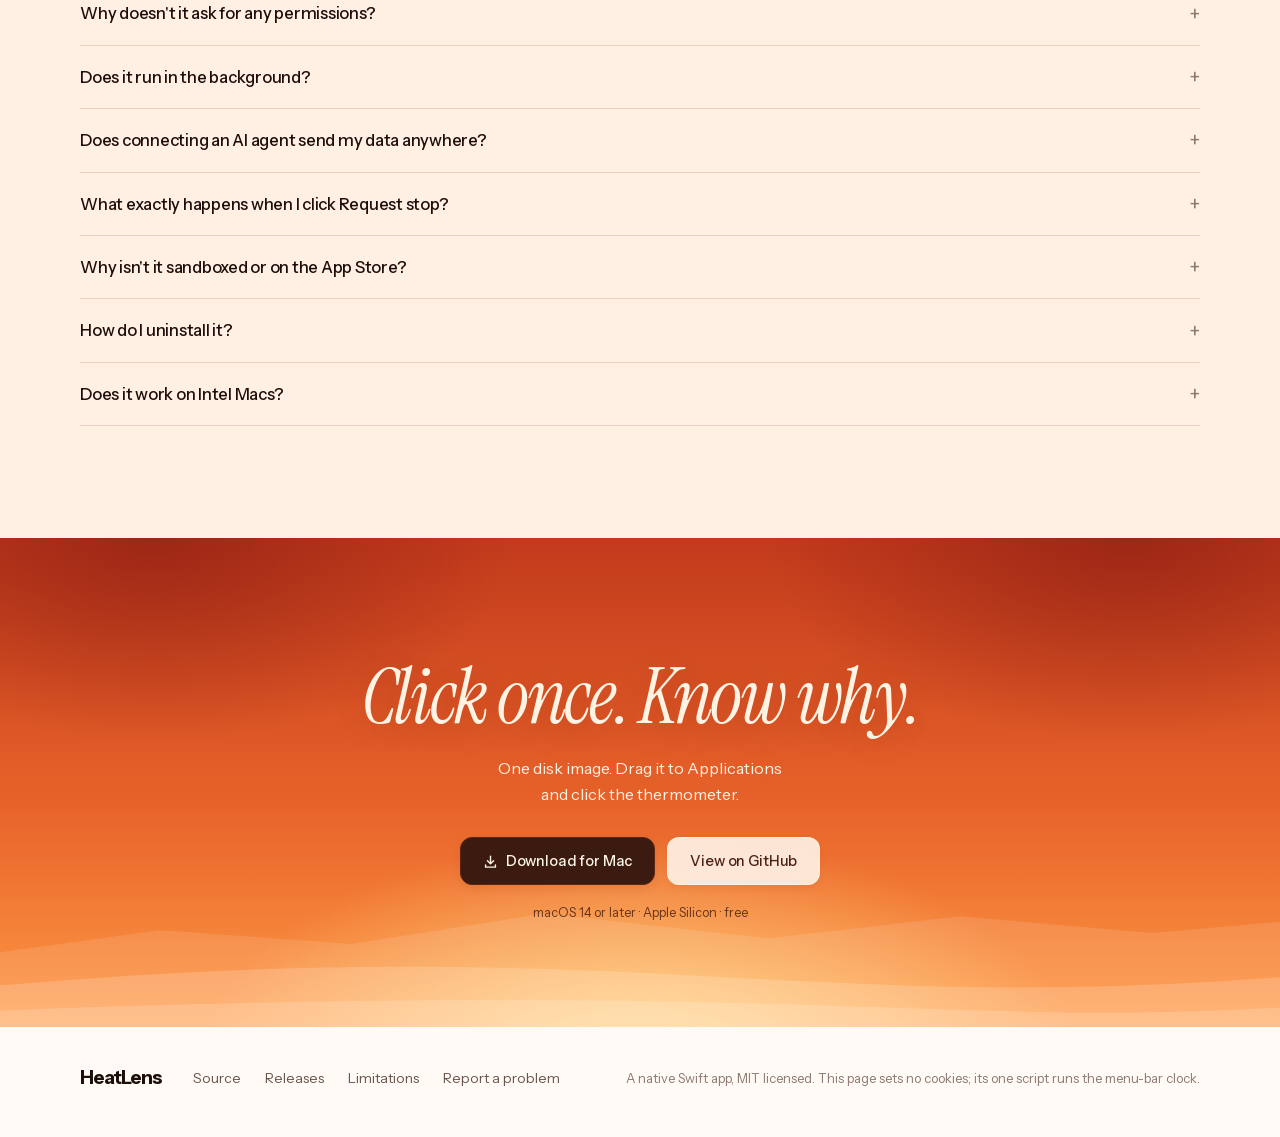
==== commit a4835bbd: "feat(site,app): heat-palette landing page in the CrewTower style, concentric-ring logo, live menu-ba" ====
--- a/site/index.html
+++ b/site/index.html
@@ -5,13 +5,15 @@
   <meta name="viewport" content="width=device-width, initial-scale=1">
   <title>HeatLens: see what's using your Mac, why, and what you can safely do</title>
   <meta name="description" content="HeatLens is a free, on-demand menu-bar app for Apple Silicon Macs. Click once to see what's using your Mac, why, and what you can safely stop. Fully offline, read-only, open source.">
-  <meta name="color-scheme" content="light dark">
-  <meta name="theme-color" content="#f3f3f5" media="(prefers-color-scheme: light)">
-  <meta name="theme-color" content="#151517" media="(prefers-color-scheme: dark)">
+  <meta name="color-scheme" content="light">
+  <meta name="theme-color" content="#b8321a">
   <link rel="icon" href="favicon-32.png" type="image/png" sizes="32x32">
   <link rel="icon" href="favicon.svg" type="image/svg+xml">
   <link rel="apple-touch-icon" href="apple-touch-icon.png" sizes="180x180">
+  <link rel="preload" href="fonts/instrument-sans-latin.woff2" as="font" type="font/woff2" crossorigin>
+  <link rel="preload" href="fonts/instrument-serif-italic-latin.woff2" as="font" type="font/woff2" crossorigin>
   <link rel="stylesheet" href="styles.css">
+  <script src="clock.js" defer></script>
 
   <meta property="og:type" content="website">
   <meta property="og:site_name" content="HeatLens">
@@ -30,69 +32,72 @@
 <body>
   <a class="skip" href="#main">Skip to content</a>
 
-  <header class="site-header wrap">
-    <a class="brand" href="#top" aria-label="HeatLens home">
-      <img src="icon-64.png" srcset="icon-128.png 2x" width="28" height="28" alt="">
-      HeatLens
-    </a>
-    <nav class="site-nav" aria-label="Page sections">
-      <a href="#how">How it works</a>
-      <a href="#shows">What it shows</a>
-      <a href="#safety">Safety</a>
-      <a href="#limits">Limits</a>
-      <a href="#faq">FAQ</a>
-      <a href="https://github.com/gorock007/heatlens">GitHub</a>
-    </nav>
-  </header>
-
   <main id="main">
-    <section class="hero wrap" id="top" aria-labelledby="hero-title">
-      <div class="desk">
-        <div class="menubar" aria-hidden="true">
-          <div class="menubar-left">
-            <span class="app">Finder</span>
-            <span class="menu">File</span>
-            <span class="menu">Edit</span>
-            <span class="menu">View</span>
-            <span class="menu">Go</span>
-            <span class="menu">Window</span>
-            <span class="menu">Help</span>
-          </div>
-          <div class="menubar-right">
-            <span class="extra active"><svg class="mark" viewBox="0 0 24 24"><path class="tube" d="M9 4.2a3 3 0 0 1 6 0v9a5.2 5.2 0 1 1-6 0z"/><path class="mercury" d="M12 10.5v5.5" stroke-width="2.4" stroke-linecap="round"/><circle class="mercury" cx="12" cy="17.6" r="2.3"/></svg></span>
-            <svg viewBox="0 0 16 16"><path d="M8 12.6a1.3 1.3 0 1 1 0-2.6 1.3 1.3 0 0 1 0 2.6zM4.9 9.2 3.8 8.1a6 6 0 0 1 8.4 0l-1.1 1.1a4.4 4.4 0 0 0-6.2 0zM2.4 6.7 1.3 5.6a9.5 9.5 0 0 1 13.4 0l-1.1 1.1a8 8 0 0 0-11.2 0z"/></svg>
-            <svg viewBox="0 0 28 16"><rect x="1" y="3" width="22" height="10" rx="2.5" fill="none" stroke="currentColor" stroke-width="1.2"/><rect x="2.8" y="4.8" width="15" height="6.4" rx="1.2"/><path d="M24.5 6.2v3.6a1.8 1.8 0 0 0 0-3.6z"/></svg>
-            <svg viewBox="0 0 16 16"><rect x="1" y="2.5" width="14" height="4.5" rx="2.25" fill="none" stroke="currentColor" stroke-width="1.2"/><circle cx="4" cy="4.75" r="1.5"/><rect x="1" y="9" width="14" height="4.5" rx="2.25" fill="none" stroke="currentColor" stroke-width="1.2"/><circle cx="12" cy="11.25" r="1.5"/></svg>
-            <span class="clock">Mon 27 Oct  11:27</span>
-          </div>
-        </div>
-
-        <div class="desk-body">
-          <div class="hero-copy">
-            <h1 id="hero-title"><span class="lead">Click once.</span> See what's using your Mac, why, and what you can safely do.</h1>
-            <p class="sub">HeatLens is a free menu-bar app for Apple Silicon Macs. It takes a short sample when you ask, ties busy processes to the projects and tools that started them, separates active work from possible leftovers, and never stops anything without asking you first.</p>
-            <div class="cta">
-              <a class="button" href="https://github.com/gorock007/heatlens/releases/latest/download/HeatLens.dmg">
-                <svg viewBox="0 0 16 16" aria-hidden="true"><path d="M8 1.5a.75.75 0 0 1 .75.75v6.44l2-2a.75.75 0 1 1 1.06 1.06l-3.28 3.28a.75.75 0 0 1-1.06 0L4.19 7.75a.75.75 0 0 1 1.06-1.06l2 2V2.25A.75.75 0 0 1 8 1.5zM2.75 11a.75.75 0 0 1 .75.75v1.5h9v-1.5a.75.75 0 0 1 1.5 0v2.25a.75.75 0 0 1-.75.75h-10.5a.75.75 0 0 1-.75-.75v-2.25a.75.75 0 0 1 .75-.75z"/></svg>
-                Download for Mac
-              </a>
-              <a class="ghost" href="https://github.com/gorock007/heatlens">View on GitHub</a>
-            </div>
-            <p class="cta-meta">macOS 14 or later · Apple Silicon · free · signed and notarized</p>
-          </div>
-
-          <div class="popover-anchor">
-            <figure class="mock" role="img" aria-label="The HeatLens popover after a 10-second scan. Headline: High load observed. Overview: thermal state unavailable, 3.2 of 11 cores busy, memory pressure normal, 8.5 GB of 10 GB swap used. A Medium finding says the OpenCode agent is the top CPU contributor at 44% of one core across 2 processes. A Review finding flags a possible leftover development worker: node worker.js, PID 12874, running 2 days 5 hours, 0% CPU, parent PID 1, with a note that this does not prove it is unused. Buttons offer Inspect details, Open project, Copy command, Activity Monitor and, for the leftover, Request stop.">
+    <!-- ── hero ─────────────────────────────────────────────── -->
+    <section class="hero" id="top" aria-labelledby="hero-title">
+      <svg class="hero-scene" viewBox="0 0 1440 900" preserveAspectRatio="xMidYMax slice" aria-hidden="true" focusable="false">
+        <defs>
+          <linearGradient id="sky" x1="0" y1="0" x2="0" y2="1">
+            <stop offset="0" stop-color="#7a1a14"/>
+            <stop offset=".22" stop-color="#b8321a"/>
+            <stop offset=".45" stop-color="#e8632a"/>
+            <stop offset=".64" stop-color="#ff9a45"/>
+            <stop offset=".8" stop-color="#ffcb7d"/>
+            <stop offset="1" stop-color="#ffe7bd"/>
+          </linearGradient>
+          <radialGradient id="sun" cx=".5" cy=".5" r=".5">
+            <stop offset="0" stop-color="#fff6d6"/>
+            <stop offset=".18" stop-color="#ffe3a0" stop-opacity=".95"/>
+            <stop offset=".45" stop-color="#ffb35c" stop-opacity=".55"/>
+            <stop offset="1" stop-color="#ff8a3d" stop-opacity="0"/>
+          </radialGradient>
+          <linearGradient id="far" x1="0" y1="0" x2="0" y2="1">
+            <stop offset="0" stop-color="#ffb978"/>
+            <stop offset="1" stop-color="#f0874b"/>
+          </linearGradient>
+          <linearGradient id="mid" x1="1" y1="0" x2=".2" y2="1">
+            <stop offset="0" stop-color="#e9723d"/>
+            <stop offset=".6" stop-color="#cf4d26"/>
+            <stop offset="1" stop-color="#b53a1d"/>
+          </linearGradient>
+          <linearGradient id="near" x1="0" y1="0" x2=".3" y2="1">
+            <stop offset="0" stop-color="#a8331b"/>
+            <stop offset="1" stop-color="#7c2213"/>
+          </linearGradient>
+          <filter id="soft"><feGaussianBlur stdDeviation="8"/></filter>
+          <filter id="softer"><feGaussianBlur stdDeviation="3"/></filter>
+          <filter id="haze"><feGaussianBlur stdDeviation="14"/></filter>
+        </defs>
+        <rect width="1440" height="900" fill="url(#sky)"/>
+        <g class="sun">
+          <circle cx="720" cy="610" r="470" fill="url(#sun)"/>
+          <circle cx="720" cy="610" r="92" fill="#fff4d2" opacity=".9" filter="url(#softer)"/>
+        </g>
+        <g class="shimmer" filter="url(#haze)" fill="#fff3d9">
+          <ellipse cx="420" cy="560" rx="380" ry="10" opacity=".35"/>
+          <ellipse cx="1040" cy="585" rx="420" ry="9" opacity=".3"/>
+          <ellipse cx="720" cy="530" rx="520" ry="7" opacity=".25"/>
+        </g>
+        <path fill="url(#far)" opacity=".9" filter="url(#soft)" d="M0 640 110 590 220 612 330 566 430 598 540 556 640 584 720 560 810 590 910 552 1010 586 1120 548 1230 584 1330 556 1440 580V900H0z"/>
+        <path fill="url(#mid)" filter="url(#softer)" d="M0 700C120 668 210 640 320 652S520 700 640 690 860 640 980 646 1220 690 1440 664V900H0z"/>
+        <path fill="url(#near)" d="M0 772C160 742 300 726 470 738S760 790 930 780 1250 730 1440 748V900H0z"/>
+      </svg>
+
+      <!-- the menu bar stands in for CrewTower's notch: click the thermometer -->
+      <div class="menubar" aria-label="Interactive demo">
+        <details class="demo">
+          <summary aria-label="Open the HeatLens demo popover">
+            <svg class="mark" viewBox="0 0 24 24" aria-hidden="true"><path class="tube" d="M9 4.2a3 3 0 0 1 6 0v9a5.2 5.2 0 1 1-6 0z"/><path class="mercury" d="M12 10.5v5.5" stroke-width="2.4" stroke-linecap="round"/><circle class="mercury" cx="12" cy="17.6" r="2.3"/></svg>
+          </summary>
+          <div class="demo-pop">
+            <figure class="mock" role="img" aria-label="The HeatLens popover after a 10-second scan. Headline: High load observed. Overview: thermal state unavailable, 3.2 of 11 cores busy, memory pressure normal, 8.5 GB of 10 GB swap used. A Medium finding says the OpenCode agent is the top CPU contributor at 44% of one core across 2 processes. A Review finding flags a possible leftover development worker: node worker.js, PID 12874, running 2 days 5 hours, 0% CPU, parent PID 1, with a note that this does not prove it is unused.">
               <div class="popover tail" aria-hidden="true">
                 <div class="pv-header">
                   <span class="pv-headline">HeatLens</span>
                   <svg class="gear" viewBox="0 0 16 16"><path d="M6.7 1.3h2.6l.4 1.7c.4.1.8.3 1.1.5l1.6-.8 1.8 1.8-.8 1.6c.2.3.4.7.5 1.1l1.7.4v2.6l-1.7.4c-.1.4-.3.8-.5 1.1l.8 1.6-1.8 1.8-1.6-.8c-.3.2-.7.4-1.1.5l-.4 1.7H6.7l-.4-1.7c-.4-.1-.8-.3-1.1-.5l-1.6.8-1.8-1.8.8-1.6c-.2-.3-.4-.7-.5-1.1l-1.7-.4V6.7l1.7-.4c.1-.4.3-.8.5-1.1l-.8-1.6 1.8-1.8 1.6.8c.3-.2.7-.4 1.1-.5zM8 5.5a2.5 2.5 0 1 0 0 5 2.5 2.5 0 0 0 0-5z"/></svg>
                 </div>
-                <div>
-                  <div class="pv-headline">High load observed</div>
-                  <div class="pv-sub">10-second sample</div>
-                </div>
-
+                <div class="pv-headline">High load observed</div>
+                <div class="pv-sub">10-second sample</div>
                 <div class="pv-scroll">
                   <div class="pv-stack">
                     <div class="pv-section">
@@ -104,236 +109,469 @@
                         <dt>Swap</dt><dd>8.5 GB of 10 GB used</dd>
                       </dl>
                     </div>
-
                     <div class="pv-section">
                       <div class="pv-section-title">Findings</div>
                       <div class="pv-card">
                         <div class="title">OpenCode agent is the top CPU contributor</div>
                         <div class="chips"><span class="chip medium">Medium</span><span class="chip info">High confidence</span></div>
                         <div>OpenCode used 44% CPU (of one core) across 2 processes. Its working directory suggests active agent work in jarvis-demo.</div>
-                        <div class="pv-disclosure"><svg class="chev" viewBox="0 0 8 8"><path d="M2 1l4 3-4 3z"/></svg>Evidence</div>
-                        <div class="pv-caption">Project attribution comes from the working directory, not from reading project files.</div>
                         <div class="pv-caption">Being busy does not mean it is the cause of heat.</div>
-                        <div class="pv-actions"><span class="pv-btn">Inspect details</span><span class="pv-btn">Open project</span><span class="pv-btn">Copy command</span><span class="pv-btn">Activity Monitor</span></div>
+                        <div class="pv-actions"><span class="pv-btn">Inspect details</span><span class="pv-btn">Open project</span><span class="pv-btn">Copy command</span></div>
                       </div>
                     </div>
-
                     <div class="pv-section">
                       <div class="pv-section-title">Potential leftovers</div>
                       <div class="pv-card">
                         <div class="title">Possible leftover development worker</div>
                         <div class="chips"><span class="chip review">Review</span><span class="chip info">Medium confidence</span></div>
-                        <div>node …/scripts/worker.js · PID 12874 · elapsed 2d 5h · 0% CPU in sample · PPID 1. Long-lived project worker whose parent was adopted by launchd. Stopping it is unlikely to fix current heat.</div>
-                        <div class="pv-disclosure"><svg class="chev" viewBox="0 0 8 8"><path d="M2 1l4 3-4 3z"/></svg>Evidence</div>
+                        <div>node …/scripts/worker.js · PID 12874 · elapsed 2d 5h · 0% CPU in sample · PPID 1.</div>
                         <div class="pv-caption">This does not prove it is unused.</div>
-                        <div class="pv-actions"><span class="pv-btn">Inspect details</span><span class="pv-btn">Open project</span><span class="pv-btn">Copy command</span><span class="pv-btn destructive">Request stop</span></div>
+                        <div class="pv-actions"><span class="pv-btn">Inspect details</span><span class="pv-btn destructive">Request stop</span></div>
                       </div>
-                    </div>
-
-                    <div class="pv-section">
-                      <div class="pv-section-title">What's using resources</div>
-                      <div class="pv-group"><svg class="chev" viewBox="0 0 8 8"><path d="M2 1l4 3-4 3z"/></svg><span class="label">OpenCode agent</span><span class="meta">44% CPU (of one core) · 2 processes</span></div>
-                      <div class="pv-group"><svg class="chev" viewBox="0 0 8 8"><path d="M2 1l4 3-4 3z"/></svg><span class="label">Safari</span><span class="meta">13% CPU (of one core) · 1 process</span></div>
-                      <div class="pv-group"><svg class="chev" viewBox="0 0 8 8"><path d="M2 1l4 3-4 3z"/></svg><span class="label">Next.js dev server</span><span class="meta">1.4% CPU (of one core) · 3 processes</span></div>
                     </div>
                   </div>
                 </div>
-
-                <div class="pv-row start"><span class="pv-btn regular">Copy report</span><span class="pv-btn regular">Copy JSON</span></div>
                 <div class="pv-row"><span class="pv-btn regular">Done</span><span class="pv-btn regular prominent">Scan again</span></div>
-                <div class="pv-rule"></div>
-                <div class="pv-row end"><span class="pv-btn regular">Quit HeatLens</span></div>
               </div>
             </figure>
           </div>
-        </div>
-      </div>
-    </section>
-
+        </details>
+        <span class="mb-icons" aria-hidden="true">
+          <svg viewBox="0 0 16 16"><path d="M8 12.6a1.3 1.3 0 1 1 0-2.6 1.3 1.3 0 0 1 0 2.6zM4.9 9.2 3.8 8.1a6 6 0 0 1 8.4 0l-1.1 1.1a4.4 4.4 0 0 0-6.2 0zM2.4 6.7 1.3 5.6a9.5 9.5 0 0 1 13.4 0l-1.1 1.1a8 8 0 0 0-11.2 0z"/></svg>
+          <svg viewBox="0 0 28 16"><rect x="1" y="3" width="22" height="10" rx="2.5" fill="none" stroke="currentColor" stroke-width="1.2"/><rect x="2.8" y="4.8" width="15" height="6.4" rx="1.2"/><path d="M24.5 6.2v3.6a1.8 1.8 0 0 0 0-3.6z"/></svg>
+          <time class="clock" hidden></time>
+        </span>
+      </div>
+      <p class="demo-invite" aria-hidden="true">
+        <svg viewBox="0 0 17 21"><path d="M3 19c0-7 4-11 11-12M10 3l4 4-4 4"/></svg>
+        <span>Click the thermometer. Try HeatLens.</span>
+      </p>
+
+      <header class="masthead">
+        <a class="brand" href="#top" aria-label="HeatLens home">
+          <img src="icon-64.png" srcset="icon-128.png 2x" width="34" height="34" alt="">
+          HeatLens
+        </a>
+        <div class="masthead-right">
+          <a class="btn btn-primary btn-sm" href="https://github.com/gorock007/heatlens/releases/latest/download/HeatLens.dmg">
+            <svg class="ico" viewBox="0 0 16 16" aria-hidden="true"><path d="M8 1.5a.75.75 0 0 1 .75.75v6.44l2-2a.75.75 0 1 1 1.06 1.06l-3.28 3.28a.75.75 0 0 1-1.06 0L4.19 7.75a.75.75 0 0 1 1.06-1.06l2 2V2.25A.75.75 0 0 1 8 1.5zM2.75 11a.75.75 0 0 1 .75.75v1.5h9v-1.5a.75.75 0 0 1 1.5 0v2.25a.75.75 0 0 1-.75.75h-10.5a.75.75 0 0 1-.75-.75v-2.25a.75.75 0 0 1 .75-.75z"/></svg>
+            Download for Mac
+          </a>
+          <a class="gh" href="https://github.com/gorock007/heatlens" aria-label="HeatLens on GitHub">
+            <svg viewBox="0 0 16 16" aria-hidden="true"><path d="M8 .2a8 8 0 0 0-2.53 15.6c.4.07.55-.17.55-.38v-1.33c-2.23.48-2.7-1.07-2.7-1.07-.36-.92-.89-1.17-.89-1.17-.73-.5.05-.49.05-.49.8.06 1.23.83 1.23.83.72 1.22 1.88.87 2.33.66.07-.52.28-.87.5-1.07-1.78-.2-3.65-.89-3.65-3.95 0-.87.31-1.59.82-2.15-.08-.2-.36-1.02.08-2.12 0 0 .67-.21 2.2.82a7.6 7.6 0 0 1 4 0c1.53-1.03 2.2-.82 2.2-.82.44 1.1.16 1.92.08 2.12.51.56.82 1.28.82 2.15 0 3.07-1.87 3.75-3.66 3.95.29.25.54.73.54 1.48v2.2c0 .21.15.46.55.38A8 8 0 0 0 8 .2z"/></svg>
+          </a>
+          <nav class="masthead-nav" aria-label="Page sections">
+            <a href="#how">How it works</a>
+            <a href="#shows">What it shows</a>
+            <a href="#safety">Safety</a>
+            <a href="#limits">Limits</a>
+            <a href="#faq">FAQ</a>
+          </nav>
+        </div>
+      </header>
+
+      <div class="hero-inner">
+        <p class="kicker">A short sample, only when you ask</p>
+        <h1 id="hero-title" class="hero-line">
+          <span class="hero-line-main">Why is my Mac</span>
+          <span class="hero-line-accent">running hot?</span>
+        </h1>
+        <p class="hero-sub">HeatLens is a free menu-bar app for Apple Silicon Macs. Click once to see what's using your Mac, which project and tool started it, and what you can safely stop. It never stops anything without asking you first.</p>
+        <div class="hero-cta">
+          <a class="btn btn-primary" href="https://github.com/gorock007/heatlens/releases/latest/download/HeatLens.dmg">
+            <svg class="ico" viewBox="0 0 16 16" aria-hidden="true"><path d="M8 1.5a.75.75 0 0 1 .75.75v6.44l2-2a.75.75 0 1 1 1.06 1.06l-3.28 3.28a.75.75 0 0 1-1.06 0L4.19 7.75a.75.75 0 0 1 1.06-1.06l2 2V2.25A.75.75 0 0 1 8 1.5zM2.75 11a.75.75 0 0 1 .75.75v1.5h9v-1.5a.75.75 0 0 1 1.5 0v2.25a.75.75 0 0 1-.75.75h-10.5a.75.75 0 0 1-.75-.75v-2.25a.75.75 0 0 1 .75-.75z"/></svg>
+            Download for Mac
+          </a>
+          <a class="btn btn-ghost" href="#how">See how it works
+            <svg class="ico" viewBox="0 0 16 16" aria-hidden="true"><path d="M8 2.5v10M3.5 8.5 8 13l4.5-4.5" fill="none" stroke="currentColor" stroke-width="1.5" stroke-linecap="round" stroke-linejoin="round"/></svg>
+          </a>
+        </div>
+        <p class="hero-meta">macOS 14 or later · Apple Silicon · free · signed and notarized</p>
+
+        <div class="readouts">
+          <p class="readouts-label">One scan reads</p>
+          <ul>
+            <li><svg viewBox="0 0 24 24" aria-hidden="true"><path d="M10 4.5a2 2 0 0 1 4 0v9.2a4 4 0 1 1-4 0z"/><path d="M12 10v6"/></svg>Thermal state</li>
+            <li><svg viewBox="0 0 24 24" aria-hidden="true"><rect x="6" y="6" width="12" height="12" rx="2"/><path d="M9 3v3M15 3v3M9 18v3M15 18v3M3 9h3M3 15h3M18 9h3M18 15h3"/></svg>CPU per process</li>
+            <li><svg viewBox="0 0 24 24" aria-hidden="true"><rect x="3" y="7" width="18" height="10" rx="2"/><path d="M7 7v10M11 7v10M15 7v10"/></svg>Memory and swap</li>
+            <li><svg viewBox="0 0 24 24" aria-hidden="true"><circle cx="6" cy="12" r="2.5"/><circle cx="18" cy="6" r="2.5"/><circle cx="18" cy="18" r="2.5"/><path d="M8.3 11 15.7 7M8.3 13l7.4 4"/></svg>Ports</li>
+            <li><svg viewBox="0 0 24 24" aria-hidden="true"><path d="M20 14.5A8 8 0 0 1 9.5 4a8 8 0 1 0 10.5 10.5z"/></svg>Sleep blockers</li>
+          </ul>
+        </div>
+      </div>
+    </section>
+
+    <!-- ── overview ─────────────────────────────────────────── -->
+    <section class="overview" aria-labelledby="overview-title">
+      <div class="wrap">
+        <div class="head center reveal">
+          <p class="eyebrow">Stay with what you're doing</p>
+          <h2 id="overview-title" class="h-lg">Less guessing. <em>More knowing.</em></h2>
+          <p class="lede">A dev server from yesterday. An agent still thinking. A caffeinate a script forgot. HeatLens ties each busy process to the project and tool behind it, so you can tell work from leftovers at a glance.</p>
+        </div>
+        <ul class="ov-grid reveal">
+          <li>
+            <div class="ov-source">
+              <span class="ov-mark m-ember" aria-hidden="true"><svg viewBox="0 0 24 24"><path d="M12 3v3M12 18v3M3 12h3M18 12h3M5.6 5.6l2.1 2.1M16.3 16.3l2.1 2.1M5.6 18.4l2.1-2.1M16.3 7.7l2.1-2.1"/></svg></span>
+              <span>OpenCode agent<small>~/Projects/jarvis-demo</small></span>
+              <span class="ov-state s-active">Active work</span>
+            </div>
+            <h3>Top CPU contributor</h3>
+            <p>44% of one core across 2 processes. Ranked as work in progress, not junk.</p>
+          </li>
+          <li>
+            <div class="ov-source">
+              <span class="ov-mark m-amber" aria-hidden="true"><svg viewBox="0 0 24 24"><path d="M5 18 12 5l7 13z"/></svg></span>
+              <span>next dev<small>~/Projects/portfolio-demo</small></span>
+              <span class="ov-state s-review">Review</span>
+            </div>
+            <h3>Long-running dev server</h3>
+            <p>Up for 38 hours at 1.4% CPU. The card notes you may still have it open in a tab.</p>
+          </li>
+          <li>
+            <div class="ov-source">
+              <span class="ov-mark m-rose" aria-hidden="true"><svg viewBox="0 0 24 24"><path d="M19 14.5A7 7 0 0 1 9.5 5a7 7 0 1 0 9.5 9.5z"/></svg></span>
+              <span>caffeinate<small>PID 4120</small></span>
+              <span class="ov-state s-info">Info</span>
+            </div>
+            <h3>Holding off sleep</h3>
+            <p>Since 14:02, from a script in portfolio-demo. Shown as information, not a fault.</p>
+          </li>
+        </ul>
+      </div>
+    </section>
+
+    <!-- ── how it works ─────────────────────────────────────── -->
     <section class="section" id="how" aria-labelledby="how-title">
       <div class="wrap">
-        <div class="section-head">
-          <h2 id="how-title">How it works</h2>
-          <p>HeatLens lives in the menu bar, has no Dock icon, and does nothing until you ask. One scan is a short, bounded sample; there is no background monitoring and no history.</p>
-        </div>
-        <ol class="steps">
-          <li class="step">
-            <h3>Click the thermometer</h3>
-            <p>The popover opens at once. It shows when you last scanned and one button. Until you press it, nothing is being measured.</p>
-            <figure class="mock" role="img" aria-label="The idle popover: Last scan: never, a Scan now button, and the note Nothing is monitored until you scan.">
-              <div class="popover" aria-hidden="true">
+        <div class="head reveal">
+          <p class="eyebrow">How it works</p>
+          <h2 id="how-title" class="h-lg">Click, sample, <em>read.</em></h2>
+          <p class="lede">HeatLens lives in the menu bar, has no Dock icon, and does nothing until you ask. One scan is a short, bounded sample. There is no background monitoring and no history.</p>
+        </div>
+        <ol class="cards">
+          <li class="card reveal">
+            <figure class="art t-amber" role="img" aria-label="The idle popover: Last scan: never, a Scan now button, and the note Nothing is monitored until you scan.">
+              <div class="popover narrow" aria-hidden="true">
                 <div class="pv-header"><span class="pv-headline">HeatLens</span><svg class="gear" viewBox="0 0 16 16"><path d="M6.7 1.3h2.6l.4 1.7c.4.1.8.3 1.1.5l1.6-.8 1.8 1.8-.8 1.6c.2.3.4.7.5 1.1l1.7.4v2.6l-1.7.4c-.1.4-.3.8-.5 1.1l.8 1.6-1.8 1.8-1.6-.8c-.3.2-.7.4-1.1.5l-.4 1.7H6.7l-.4-1.7c-.4-.1-.8-.3-1.1-.5l-1.6.8-1.8-1.8.8-1.6c-.2-.3-.4-.7-.5-1.1l-1.7-.4V6.7l1.7-.4c.1-.4.3-.8.5-1.1l-.8-1.6 1.8-1.8 1.6.8c.3-.2.7-.4 1.1-.5zM8 5.5a2.5 2.5 0 1 0 0 5 2.5 2.5 0 0 0 0-5z"/></svg></div>
                 <div class="pv-text secondary">Last scan: never</div>
                 <div class="pv-row"><span class="pv-btn large prominent">Scan now</span></div>
                 <div class="pv-caption spaced">Nothing is monitored until you scan.</div>
-                <div class="pv-rule"></div>
-                <div class="pv-row end"><span class="pv-btn regular">Quit HeatLens</span></div>
-              </div>
-            </figure>
-          </li>
-          <li class="step">
-            <h3>Scan for ten seconds</h3>
-            <p>HeatLens measures how much CPU each process actually used over the sample, as the change between two readings, not the lifetime total. You can pick 5, 10 or 15 seconds in Settings, and cancel at any time.</p>
-            <figure class="mock" role="img" aria-label="The scanning popover: Measuring process activity (7 of 10 seconds), a progress bar, and a Cancel button.">
-              <div class="popover" aria-hidden="true">
+              </div>
+            </figure>
+            <h3>Click the thermometer.</h3>
+            <p>The popover opens at once. It shows when you last scanned and one button. Until you press it, nothing is being measured.</p>
+          </li>
+          <li class="card reveal">
+            <figure class="art t-coral" role="img" aria-label="The scanning popover: Measuring process activity (7 of 10 seconds), a progress bar, and a Cancel button.">
+              <div class="popover narrow" aria-hidden="true">
                 <div class="pv-header"><span class="pv-headline">HeatLens</span><svg class="gear" viewBox="0 0 16 16"><path d="M6.7 1.3h2.6l.4 1.7c.4.1.8.3 1.1.5l1.6-.8 1.8 1.8-.8 1.6c.2.3.4.7.5 1.1l1.7.4v2.6l-1.7.4c-.1.4-.3.8-.5 1.1l.8 1.6-1.8 1.8-1.6-.8c-.3.2-.7.4-1.1.5l-.4 1.7H6.7l-.4-1.7c-.4-.1-.8-.3-1.1-.5l-1.6.8-1.8-1.8.8-1.6c-.2-.3-.4-.7-.5-1.1l-1.7-.4V6.7l1.7-.4c.1-.4.3-.8.5-1.1l-.8-1.6 1.8-1.8 1.6.8c.3-.2.7-.4 1.1-.5zM8 5.5a2.5 2.5 0 1 0 0 5 2.5 2.5 0 0 0 0-5z"/></svg></div>
                 <div class="pv-text">Measuring process activity (7 of 10 seconds)</div>
                 <div class="pv-progress"><span></span></div>
                 <div class="pv-row end"><span class="pv-btn regular">Cancel</span></div>
-                <div class="pv-rule"></div>
-                <div class="pv-row end"><span class="pv-btn regular">Quit HeatLens</span></div>
-              </div>
-            </figure>
-          </li>
-          <li class="step">
-            <h3>Read what it found</h3>
-            <p>A one-line status first: High load observed, Thermal pressure reported, Memory pressure, or No significant issue observed. Then ranked findings, each with its evidence, a confidence level, what it cannot prove, and the safe actions.</p>
-            <figure class="mock" role="img" aria-label="A finding card: Long-running dev server, Review, Medium confidence. next dev for portfolio-demo has been running for 38 hours and used 1.4% CPU in the sample. Evidence lists the command, elapsed time and memory. A note says you may still be using this server in a browser tab.">
-              <div class="popover" aria-hidden="true">
+              </div>
+            </figure>
+            <h3>Scan for ten seconds.</h3>
+            <p>HeatLens measures how much CPU each process used over the sample, as the change between two readings, not the lifetime total. Pick 5, 10 or 15 seconds in Settings, and cancel any time.</p>
+          </li>
+          <li class="card reveal">
+            <figure class="art t-rose" role="img" aria-label="A finding card: Long-running dev server, Review, Medium confidence. next dev for portfolio-demo has been running for 38 hours and used 1.4% CPU in the sample. Evidence lists the command and elapsed time.">
+              <div class="popover card-only" aria-hidden="true">
                 <div class="pv-card">
                   <div class="title">Long-running dev server</div>
                   <div class="chips"><span class="chip review">Review</span><span class="chip info">Medium confidence</span></div>
                   <div>next dev for portfolio-demo has been running for 38h and used 1.4% CPU in the sample.</div>
-                  <div class="pv-disclosure"><svg class="chev open" viewBox="0 0 8 8"><path d="M2 1l4 3-4 3z"/></svg>Evidence</div>
-                  <div class="pv-caption">Command: npm run dev → next dev → next-server <span class="pv-tertiary">argv</span></div>
+                  <div class="pv-caption">Command: npm run dev → next dev <span class="pv-tertiary">argv</span></div>
                   <div class="pv-caption">Elapsed: 1d 14h <span class="pv-tertiary">proc_pidinfo</span></div>
-                  <div class="pv-caption">Memory: 810 MB across 3 processes <span class="pv-tertiary">proc_pid_rusage</span></div>
-                  <div class="pv-caption">You may still be using this server in a browser tab.</div>
-                  <div class="pv-actions"><span class="pv-btn">Inspect details</span><span class="pv-btn">Open project</span><span class="pv-btn">Copy command</span><span class="pv-btn destructive">Request stop</span></div>
+                  <div class="pv-actions"><span class="pv-btn">Inspect details</span><span class="pv-btn destructive">Request stop</span></div>
                 </div>
               </div>
             </figure>
+            <h3>Read what it found.</h3>
+            <p>A one-line status first, then ranked findings. Each has its evidence, a confidence level, what it cannot prove, and the safe actions.</p>
           </li>
         </ol>
       </div>
     </section>
 
-    <section class="section" id="shows" aria-labelledby="shows-title">
-      <div class="wrap">
-        <div class="section-head">
-          <h2 id="shows-title">What it shows</h2>
-          <p>Observation and inference are kept apart. Every number names the sample it came from, and every label says how sure HeatLens is.</p>
-        </div>
-        <div class="columns">
-          <div>
-            <h3>Active work, then leftovers</h3>
-            <p>Findings are ranked by measured impact right now. A video export at 80% CPU is listed as active work, not junk. A two-day-old idle worker with parent PID 1 goes under Potential leftovers as a review candidate, never as a verdict, and the card says plainly that stopping it is unlikely to cool your Mac.</p>
-            <div class="sample"><span class="k">Review · Medium confidence</span><br>Possible leftover development worker</div>
-          </div>
-          <div>
-            <h3>Where a process came from</h3>
-            <p>Processes are grouped by their parent tree and the tool that started them: Next.js, Vite, Vitest, Claude Code, OpenCode, generic Node and the rest. The project folder comes from the process's working directory or script path, with a confidence level. When HeatLens cannot tell, it says Unknown project rather than guessing.</p>
-            <div class="sample"><span class="k">Project</span> ~/Projects/portfolio-demo<br><span class="k">From</span> cwd · High confidence<br><span class="k">Parent chain</span> npm (PID 23001) ← launchd (PID 1, not in snapshot)</div>
-          </div>
-          <div>
-            <h3>Thermal and memory state</h3>
-            <p>The overview reports the thermal state macOS itself publishes (nominal, fair, serious or critical), how many cores were busy, memory pressure and swap. There is no temperature reading and no GPU percentage, because no supported API provides a reliable one. WindowServer activity is shown as UI rendering, not as GPU load.</p>
-            <div class="sample"><span class="k">Thermal state</span> Nominal<br><span class="k">CPU load</span> 3.2 of 11 cores busy<br><span class="k">Memory pressure</span> Normal</div>
-          </div>
-          <div>
-            <h3>Who holds each port</h3>
+    <!-- ── what it shows ────────────────────────────────────── -->
+    <section class="section section-tight" id="shows" aria-labelledby="shows-title">
+      <div class="wrap">
+        <div class="head reveal">
+          <p class="eyebrow">What it shows</p>
+          <h2 id="shows-title" class="h-lg">Every number names <em>its sample.</em></h2>
+          <p class="lede">Observation and inference are kept apart. Every figure says where it came from, and every label says how sure HeatLens is.</p>
+        </div>
+        <ul class="cards">
+          <li class="card reveal">
+            <figure class="art t-amber" role="img" aria-label="A Potential leftovers card for node worker.js, PID 12874, idle for two days with parent PID 1, marked Review.">
+              <div class="popover card-only" aria-hidden="true">
+                <div class="pv-section-title">Potential leftovers</div>
+                <div class="pv-card">
+                  <div class="title">Possible leftover development worker</div>
+                  <div class="chips"><span class="chip review">Review</span><span class="chip info">Medium confidence</span></div>
+                  <div>node …/worker.js · PID 12874 · 2d 5h · 0% CPU · PPID 1</div>
+                  <div class="pv-caption">Stopping it is unlikely to fix current heat.</div>
+                </div>
+              </div>
+            </figure>
+            <h3>Active work, then leftovers.</h3>
+            <p>Findings are ranked by measured impact right now. A video export at 80% CPU is active work, not junk. A two-day-old idle worker with parent PID 1 is a review candidate, never a verdict.</p>
+          </li>
+          <li class="card reveal">
+            <figure class="art t-coral" role="img" aria-label="Provenance details: project ~/Projects/portfolio-demo, from the working directory with high confidence, parent chain npm then launchd.">
+              <div class="popover card-only" aria-hidden="true">
+                <div class="pv-section-title">next-server · PID 23014</div>
+                <dl class="pv-grid">
+                  <dt>Project</dt><dd>~/Projects/portfolio-demo</dd>
+                  <dt>From</dt><dd>cwd · High confidence</dd>
+                  <dt>Tool</dt><dd>Next.js dev server</dd>
+                  <dt>Parents</dt><dd>npm (23001) ← launchd (1)</dd>
+                </dl>
+              </div>
+            </figure>
+            <h3>Where a process came from.</h3>
+            <p>Processes are grouped by parent tree and the tool that started them. The project comes from the working directory or script path, with a confidence level. When it can't tell, it says Unknown project.</p>
+          </li>
+          <li class="card reveal">
+            <figure class="art t-rose" role="img" aria-label="Overview: thermal state nominal, 3.2 of 11 cores busy, memory pressure normal, swap 8.5 of 10 GB used.">
+              <div class="popover card-only" aria-hidden="true">
+                <div class="pv-section-title">Overview</div>
+                <dl class="pv-grid">
+                  <dt>Thermal state</dt><dd>Nominal</dd>
+                  <dt>CPU load</dt><dd>3.2 of 11 cores busy</dd>
+                  <dt>Memory pressure</dt><dd>Normal</dd>
+                  <dt>Swap</dt><dd>8.5 GB of 10 GB used</dd>
+                </dl>
+                <div class="meter" aria-hidden="true"><span></span></div>
+              </div>
+            </figure>
+            <h3>Thermal and memory state.</h3>
+            <p>The thermal state macOS itself publishes, busy cores, memory pressure and swap. No temperature reading and no GPU percentage, because no supported API provides a reliable one.</p>
+          </li>
+          <li class="card reveal">
+            <figure class="art t-amber" role="img" aria-label="A Ports list: port 3000 held by next-server in portfolio-demo, port 5173 held by vite in storefront, both on loopback.">
+              <div class="popover card-only" aria-hidden="true">
+                <div class="pv-section-title">Ports</div>
+                <div class="pv-port"><span class="port">:3000</span><span>next-server · PID 23014<small>portfolio-demo · loopback</small></span></div>
+                <div class="pv-port"><span class="port">:5173</span><span>vite · PID 31877<small>storefront · loopback</small></span></div>
+              </div>
+            </figure>
+            <h3>Who holds each port.</h3>
             <p>After a scan, a Ports section shows which process and which project holds each listening TCP port. Click a row to inspect it, then use the usual actions.</p>
-            <div class="sample"><span class="k">:3000</span> next-server · PID 23014<br><span class="k">Scope</span> loopback<br><span class="k">Project</span> ~/Projects/portfolio-demo</div>
-          </div>
-          <div>
-            <h3>Ask your AI agent</h3>
-            <p>HeatLens ships a read-only MCP server. Settings → Connect to an AI agent copies the setup command for Claude Code or Codex, and then you can ask your agent "why is my Mac hot?". The agent can run a scan, list ports or see what's keeping the Mac awake, but it can't stop anything, and reports are always redacted.</p>
-            <div class="sample"><span class="k">Tools</span> scan · ports · awake<br><span class="k">Mode</span> Read-only, redacted</div>
-          </div>
-          <div>
+          </li>
+          <li class="card reveal">
+            <figure class="art t-coral" role="img" aria-label="A terminal: the user asks their AI agent why the Mac is hot, and the agent calls the read-only HeatLens scan tool.">
+              <div class="term" aria-hidden="true">
+                <div class="term-bar"><i></i><i></i><i></i></div>
+                <div class="term-body">
+                  <div><span class="prompt">&gt;</span> why is my Mac hot?</div>
+                  <div class="dim">⏺ heatlens · scan <span class="tag">read-only</span></div>
+                  <div>next dev in portfolio-demo is using 182% CPU. It has run for 38h.</div>
+                </div>
+              </div>
+            </figure>
+            <h3>Ask your AI agent.</h3>
+            <p>A read-only MCP server ships inside the app. Settings copies the setup command for Claude Code or Codex. Your agent can scan, list ports or check what's keeping the Mac awake, but it can't stop anything, and reports are redacted.</p>
+          </li>
+          <li class="card reveal">
+            <figure class="art t-rose" role="img" aria-label="Keeping your Mac awake: caffeinate, PID 4120, prevents idle sleep since 14:02, for 3 hours 12 minutes, in portfolio-demo.">
+              <div class="popover card-only" aria-hidden="true">
+                <div class="pv-section-title">Keeping your Mac awake</div>
+                <dl class="pv-grid">
+                  <dt>Prevents</dt><dd>Idle sleep</dd>
+                  <dt>Process</dt><dd>caffeinate · PID 4120</dd>
+                  <dt>Since</dt><dd>14:02 (3 h 12 min)</dd>
+                  <dt>Project</dt><dd>~/Projects/portfolio-demo</dd>
+                </dl>
+              </div>
+            </figure>
+            <h3>What's keeping it awake.</h3>
+            <p>When your Mac won't sleep, the results show which process holds it awake, in which project, and since when. Media and downloads do this on purpose, so it's listed as information.</p>
+          </li>
+        </ul>
+
+        <ul class="minis">
+          <li class="reveal">
+            <span class="mini-ico" aria-hidden="true"><svg viewBox="0 0 24 24"><path d="M5 8l4 4-4 4M12 16h7"/></svg></span>
             <h3>From the terminal</h3>
-            <p>The same read-only tool works in a terminal. It ships inside the app at <code>HeatLens.app/Contents/Helpers/heatlens</code>; run a scan or list ports and get the same redacted report as text or JSON.</p>
-            <div class="sample"><code>heatlens scan --seconds 5</code><br><code>heatlens ports --json</code><br><code>heatlens awake</code></div>
-          </div>
-          <div>
-            <h3>What's keeping it awake</h3>
-            <p>When your Mac won't sleep or the display stays on, the results show which process is holding it awake, in which project, and since when: a caffeinate left by a script, a download, a video call. Media and downloads keep a Mac awake on purpose, so this is listed as information, not as a fault.</p>
-            <div class="sample"><span class="k">Prevents idle sleep</span> caffeinate · PID 4120<br><span class="k">Since</span> 14:02 (3 h 12 min)<br><span class="k">Project</span> ~/Projects/portfolio-demo</div>
-          </div>
-          <div>
+            <p>The same read-only tool ships at <code>HeatLens.app/Contents/Helpers/heatlens</code>. Scan or list ports, as text or JSON.</p>
+          </li>
+          <li class="reveal">
+            <span class="mini-ico" aria-hidden="true"><svg viewBox="0 0 24 24"><path d="M6 16V11a6 6 0 0 1 12 0v5l1.5 2h-15zM10 20.5h4"/></svg></span>
             <h3>A heads-up when it runs hot</h3>
-            <p>Optional and off by default. Turn it on in Settings and, when macOS reports serious thermal pressure, HeatLens runs one scan and sends one notification naming the likely culprit, at most every 30 minutes. It listens for macOS's own thermal event, so nothing runs in between. You can also turn on ⌃⌥H to open HeatLens from anywhere.</p>
-            <div class="sample"><span class="k">Your Mac is running hot</span><br>next dev in portfolio-demo · 182% CPU</div>
-          </div>
-          <div>
+            <p>Optional, off by default. On serious thermal pressure, one scan and one notification naming the likely culprit, at most every 30 minutes.</p>
+          </li>
+          <li class="reveal">
+            <span class="mini-ico" aria-hidden="true"><svg viewBox="0 0 24 24"><rect x="4" y="4" width="6" height="6" rx="1.5"/><path d="M5.5 7l1.2 1.2L9 5.8M13 7h7M13 17h7"/><rect x="4" y="14" width="6" height="6" rx="1.5"/><path d="M5.5 17l1.2 1.2L9 15.8"/></svg></span>
             <h3>Clear a project's leftovers</h3>
-            <p>When one project has left several dev servers or workers behind, one confirmation lists them all with a checkbox each. HeatLens stops the ones you keep ticked one at a time, checking each is still the same process right before it signals it. Scan again and Since last scan shows what changed and what's gone. Nothing is stored after you quit.</p>
-            <div class="sample"><span class="k">Since last scan</span> 4 min ago<br><span class="k">CPU</span> 6.1 → 1.4 cores<br><span class="k">Gone</span> next dev (portfolio-demo)</div>
-          </div>
-        </div>
-      </div>
-    </section>
-
+            <p>One confirmation lists every leftover with a checkbox. Each one is re-checked right before HeatLens signals it.</p>
+          </li>
+          <li class="reveal">
+            <span class="mini-ico" aria-hidden="true"><svg viewBox="0 0 24 24"><path d="M4 12a8 8 0 0 1 14-5.3M20 12a8 8 0 0 1-14 5.3M18 3v4h-4M6 21v-4h4"/></svg></span>
+            <h3>Since last scan</h3>
+            <p>Scan again to see what changed: CPU 6.1 → 1.4 cores, and which processes are gone.</p>
+          </li>
+          <li class="reveal">
+            <span class="mini-ico" aria-hidden="true"><svg viewBox="0 0 24 24"><rect x="3" y="6" width="18" height="12" rx="2"/><path d="M7 10h1M11 10h1M15 10h2M7 14h10"/></svg></span>
+            <h3>Open it from anywhere</h3>
+            <p>Turn on ⌃⌥H in Settings and HeatLens opens from any app, without reaching for the menu bar.</p>
+          </li>
+          <li class="reveal">
+            <span class="mini-ico" aria-hidden="true"><svg viewBox="0 0 24 24"><rect x="3" y="4" width="18" height="16" rx="2"/><path d="M3 8h18"/><circle cx="16.5" cy="6" r=".6"/></svg></span>
+            <h3>Menu bar only</h3>
+            <p>No Dock icon and no window to manage. Launch at login is off until you turn it on.</p>
+          </li>
+          <li class="reveal">
+            <span class="mini-ico" aria-hidden="true"><svg viewBox="0 0 24 24"><path d="M9 6v12M15 6v12"/></svg></span>
+            <h3>Idle means idle</h3>
+            <p>No timers and no polling. Measured idle at 0.0% CPU and about 18 MB of memory.</p>
+          </li>
+          <li class="reveal">
+            <span class="mini-ico" aria-hidden="true"><svg viewBox="0 0 24 24"><path d="M5 7h14M10 7V5h4v2M7 7l1 13h8l1-13"/></svg></span>
+            <h3>Nothing kept</h3>
+            <p>No scan history. Apart from your settings, nothing is stored after you quit.</p>
+          </li>
+          <li class="reveal">
+            <span class="mini-ico" aria-hidden="true"><svg viewBox="0 0 24 24"><rect x="7" y="4" width="10" height="16" rx="2"/><path d="M10 4V3h4v1M10 10h4M10 14h4"/></svg></span>
+            <h3>Copy the results</h3>
+            <p>Copy the scan as a plain-text report or as JSON, to paste into an issue or a chat.</p>
+          </li>
+        </ul>
+      </div>
+    </section>
+
+    <!-- ── knows your stack ─────────────────────────────────── -->
+    <section class="stack" aria-labelledby="stack-title">
+      <div class="wrap">
+        <div class="head center reveal">
+          <p class="eyebrow">Knows your stack</p>
+          <h2 id="stack-title" class="h-lg">Dev servers, agents <em>and the rest.</em></h2>
+          <p class="lede">HeatLens names the tool behind each process tree, so a scan reads like your day, not like a process table.</p>
+        </div>
+        <p class="pills-label">Dev servers, builds and test runners</p>
+        <ul class="pills reveal">
+          <li>Next.js</li><li>Vite</li><li>Astro</li><li>Webpack</li><li>Turbo</li><li>Vitest</li><li>Jest</li><li>tsc --watch</li><li>Node</li><li>Bun</li><li>npm</li><li>pnpm</li><li>yarn</li>
+        </ul>
+        <p class="pills-label">Agents and the apps around them</p>
+        <ul class="pills reveal">
+          <li>Claude Code</li><li>Codex</li><li>OpenCode</li><li>Superset</li><li>Docker</li>
+        </ul>
+        <p class="pills-note">Anything else is grouped by its parent tree. When HeatLens can't place a process, it says Unknown project rather than guessing.</p>
+      </div>
+    </section>
+
+    <!-- ── safety ───────────────────────────────────────────── -->
     <section class="section" id="safety" aria-labelledby="safety-title">
       <div class="wrap">
-        <div class="section-head">
-          <h2 id="safety-title">Safe by construction</h2>
-          <p>HeatLens reads. The one thing it can change on your Mac is to send a single, polite stop signal to a process you own, and only after you have read the confirmation and clicked.</p>
-        </div>
-        <div class="split">
+        <div class="head reveal">
+          <p class="eyebrow">Safe by construction</p>
+          <h2 id="safety-title" class="h-lg">It reads. <em>You decide.</em></h2>
+          <p class="lede">The one thing HeatLens can change on your Mac is to send a single, polite stop signal to a process you own, and only after you have read the confirmation and clicked.</p>
+        </div>
+        <div class="safety">
+          <figure class="art art-tall t-ember reveal" role="img" aria-label="The stop confirmation sheet. Title: Send SIGTERM? PID 12874. Command: node worker.js in the demo-site project. Impact: 0.0% CPU in this sample, stopping it is unlikely to cool your Mac. Warning: stopping a dev server or agent can interrupt tests, edits, builds or active sessions. Buttons: Cancel, which is the default, and Send SIGTERM.">
+            <div class="popover sheet" aria-hidden="true">
+              <div class="pv-headline">Send SIGTERM?</div>
+              <dl class="pv-grid tight">
+                <dt>PID</dt><dd>12874</dd>
+                <dt>Command</dt><dd>/usr/local/bin/node ~/Projects/demo-site/scripts/worker.js</dd>
+                <dt>Project</dt><dd>~/Projects/demo-site</dd>
+                <dt>Impact</dt><dd>0.0% CPU in this sample — stopping it is unlikely to cool your Mac.</dd>
+              </dl>
+              <div class="pv-caption strong">Stopping a dev server or agent can interrupt tests, edits, builds or active sessions.</div>
+              <div class="pv-row snug"><span class="pv-btn regular prominent">Cancel</span><span class="pv-btn regular destructive">Send SIGTERM</span></div>
+            </div>
+            <figcaption>Cancel is the default. If the process ignores the signal, HeatLens says so and leaves it alone.</figcaption>
+          </figure>
           <ul class="facts">
-            <li>
-              <svg viewBox="0 0 24 24"><path d="M4 12a8 8 0 0 1 16 0M4 12v5h3v-5zm13 0v5h3v-5z"/><path d="M12 4v2"/></svg>
-              <strong>Fully offline</strong>
-              <p>No network access except a check for updates when you click it, no account, no telemetry, no analytics, no crash reports. The only thing stored is your settings, and no scan history is kept.</p>
+            <li class="reveal">
+              <span class="mini-ico" aria-hidden="true"><svg viewBox="0 0 24 24"><path d="M3 3l18 18M8.5 8.6A6 6 0 0 0 6 13M12 7a8 8 0 0 1 8 6M4 13a8 8 0 0 1 2.3-5.6M10 16.5a2.5 2.5 0 0 1 4 0"/></svg></span>
+              <div><h3>Fully offline</h3><p>No network access except an update check when you click it. No account, no telemetry, no analytics, no crash reports.</p></div>
             </li>
-            <li>
-              <svg viewBox="0 0 24 24"><path d="M2.5 12s3.5-6 9.5-6 9.5 6 9.5 6-3.5 6-9.5 6-9.5-6-9.5-6z"/><circle cx="12" cy="12" r="2.6"/></svg>
-              <strong>Read-only diagnosis</strong>
-              <p>HeatLens looks at the process table and system counters that macOS exposes to any app. It never opens your files, terminal history, environment variables or agent transcripts, and it asks for no permissions: no Full Disk Access, no Accessibility, no Screen Recording, no admin password.</p>
+            <li class="reveal">
+              <span class="mini-ico" aria-hidden="true"><svg viewBox="0 0 24 24"><path d="M2.5 12s3.5-6 9.5-6 9.5 6 9.5 6-3.5 6-9.5 6-9.5-6-9.5-6z"/><circle cx="12" cy="12" r="2.6"/></svg></span>
+              <div><h3>Read-only diagnosis</h3><p>It reads the process table and counters macOS exposes to any app. It never opens your files, shell history, environment or agent transcripts, and asks for no permissions.</p></div>
             </li>
-            <li>
-              <svg viewBox="0 0 24 24"><path d="M12 3l7.5 3v6c0 4.5-3.2 7.8-7.5 9-4.3-1.2-7.5-4.5-7.5-9V6z"/><path d="M9 12.2l2 2 4-4.2"/></svg>
-              <strong>A stop is one SIGTERM, confirmed</strong>
-              <p>Request stop opens a sheet with the PID, command, project and measured impact, and a warning about what might be interrupted. Only then is one SIGTERM sent to that one PID, after re-checking that the PID still belongs to the same process. There is no force-quit, no bulk kill, and HeatLens tells you what happened.</p>
+            <li class="reveal">
+              <span class="mini-ico" aria-hidden="true"><svg viewBox="0 0 24 24"><path d="M12 3l7.5 3v6c0 4.5-3.2 7.8-7.5 9-4.3-1.2-7.5-4.5-7.5-9V6z"/><path d="M9 12.2l2 2 4-4.2"/></svg></span>
+              <div><h3>A stop is one SIGTERM, confirmed</h3><p>Sent to one PID, after re-checking it is still the same process. No force-quit, no bulk kill, and HeatLens tells you what happened.</p></div>
             </li>
-            <li>
-              <svg viewBox="0 0 24 24"><rect x="4" y="10" width="16" height="11" rx="2"/><path d="M8 10V7a4 4 0 0 1 8 0v3"/></svg>
-              <strong>Protected processes never get a stop control</strong>
-              <p>kernel_task, WindowServer, launchd, loginwindow, Finder, the Dock, Spotlight, anything owned by root or another user, and any Apple system binary are shown without a Request stop button. HeatLens only stops processes you own.</p>
+            <li class="reveal">
+              <span class="mini-ico" aria-hidden="true"><svg viewBox="0 0 24 24"><rect x="4" y="10" width="16" height="11" rx="2"/><path d="M8 10V7a4 4 0 0 1 8 0v3"/></svg></span>
+              <div><h3>Protected processes get no stop control</h3><p>HeatLens only ever offers to stop processes you own. These never get the button:</p>
+                <ul class="pills pills-sm">
+                  <li>kernel_task</li><li>WindowServer</li><li>launchd</li><li>loginwindow</li><li>Finder</li><li>Dock</li><li>Spotlight</li><li>root-owned</li><li>other users'</li><li>Apple system binaries</li>
+                </ul>
+              </div>
             </li>
           </ul>
-
-          <div class="popover-anchor">
-            <figure class="mock" role="img" aria-label="The stop confirmation sheet. Title: Send SIGTERM? PID 12874. Command: node worker.js in the demo-site project. Project: ~/Projects/demo-site. Impact: 0.0% CPU in this sample, stopping it is unlikely to cool your Mac. Warning: Stopping a dev server or agent can interrupt tests, edits, builds or active sessions. Buttons: Cancel, which is the default, and Send SIGTERM.">
-              <div class="popover sheet" aria-hidden="true">
-                <div class="pv-headline">Send SIGTERM?</div>
-                <dl class="pv-grid tight">
-                  <dt>PID</dt><dd>12874</dd>
-                  <dt>Command</dt><dd>/usr/local/bin/node ~/Projects/demo-site/scripts/worker.js</dd>
-                  <dt>Project</dt><dd>~/Projects/demo-site</dd>
-                  <dt>Impact</dt><dd>0.0% CPU in this sample — stopping it is unlikely to cool your Mac.</dd>
-                </dl>
-                <div class="pv-caption strong">Stopping a dev server or agent can interrupt tests, edits, builds or active sessions.</div>
-                <div class="pv-row snug"><span class="pv-btn regular prominent">Cancel</span><span class="pv-btn regular destructive">Send SIGTERM</span></div>
-              </div>
-            </figure>
-            <p class="aside-note">Cancel is the default button. If the process ignores the signal, HeatLens reports that it is still running and leaves it alone.</p>
+        </div>
+      </div>
+    </section>
+
+    <!-- ── free ─────────────────────────────────────────────── -->
+    <section class="section free" id="free" aria-labelledby="free-title">
+      <div class="wrap">
+        <div class="head center reveal">
+          <p class="eyebrow">Price</p>
+          <h2 id="free-title" class="h-lg">No price tag.<br><em>No strings.</em></h2>
+        </div>
+        <div class="price reveal">
+          <div class="price-main">
+            <div class="price-top"><span class="price-name">HeatLens</span><span class="price-tag">Open source</span></div>
+            <p class="price-desc">Everything on this page, on your Mac.</p>
+            <p class="price-amount"><span class="cur">$</span>0</p>
+            <p class="price-terms">MIT license · signed and notarized</p>
+            <a class="btn btn-primary btn-block" href="https://github.com/gorock007/heatlens/releases/latest/download/HeatLens.dmg">
+              <svg class="ico" viewBox="0 0 16 16" aria-hidden="true"><path d="M8 1.5a.75.75 0 0 1 .75.75v6.44l2-2a.75.75 0 1 1 1.06 1.06l-3.28 3.28a.75.75 0 0 1-1.06 0L4.19 7.75a.75.75 0 0 1 1.06-1.06l2 2V2.25A.75.75 0 0 1 8 1.5zM2.75 11a.75.75 0 0 1 .75.75v1.5h9v-1.5a.75.75 0 0 1 1.5 0v2.25a.75.75 0 0 1-.75.75h-10.5a.75.75 0 0 1-.75-.75v-2.25a.75.75 0 0 1 .75-.75z"/></svg>
+              Download HeatLens.dmg
+            </a>
+            <p class="price-links"><a href="https://github.com/gorock007/heatlens">View source ↗</a><a href="https://github.com/gorock007/heatlens/releases/latest">Release notes ↗</a></p>
           </div>
-        </div>
-      </div>
-    </section>
-
-    <section class="section" id="limits" aria-labelledby="limits-title">
-      <div class="wrap">
-        <div class="section-head">
-          <h2 id="limits-title">What it can't tell you</h2>
-          <p>These are limits of what macOS exposes without special privileges. HeatLens shows Not accessible or Unavailable in those places instead of estimating.</p>
+          <div class="price-side">
+            <h3>The whole app. Nothing held back.</h3>
+            <ul>
+              <li>Every feature on this page</li>
+              <li>The read-only MCP server and command-line tool</li>
+              <li>No account, telemetry or analytics</li>
+              <li>Updates checked only when you click</li>
+              <li>Build it yourself from the source if you prefer</li>
+            </ul>
+          </div>
+        </div>
+        <figure class="quote reveal">
+          <blockquote><p>“Being busy does not mean it is the cause of heat.”</p></blockquote>
+          <figcaption>A caption HeatLens shows on its findings</figcaption>
+        </figure>
+      </div>
+    </section>
+
+    <!-- ── limits ───────────────────────────────────────────── -->
+    <section class="section limits-section" id="limits" aria-labelledby="limits-title">
+      <div class="wrap">
+        <div class="head center reveal">
+          <h2 id="limits-title" class="h-md">What it <em>can't</em> tell you.</h2>
+          <p class="lede">These are limits of what macOS exposes without special privileges. HeatLens shows Not accessible or Unavailable in those places instead of estimating.</p>
         </div>
         <ul class="limits">
-          <li><strong>No temperature</strong><p>No supported API provides a reliable per-chip temperature. The thermal state is the OS's coarse state, not a measurement of how hot the Mac is.</p></li>
-          <li><strong>No GPU percentage</strong><p>WindowServer CPU is shown as UI and rendering activity. It is a signal, not a GPU figure and not proof of overheating.</p></li>
-          <li><strong>Other users' processes</strong><p>Only your own processes give full details. For root and other-user processes the command line, working directory, memory footprint and precise CPU are not available; CPU comes from ps at 10 ms resolution.</p></li>
-          <li><strong>kernel_task has no numbers</strong><p>It reports no CPU or memory figures to HeatLens, only its name and owner. Its load counts only in the host total.</p></li>
-          <li><strong>Flags are not proof</strong><p>"Possible leftover" means review candidate. A process with parent PID 1 that has run for two days may be an intentional daemon doing useful work, and HeatLens says so on the card.</p></li>
+          <li class="reveal"><h3>No temperature</h3><p>No supported API gives a reliable chip temperature. The thermal state is the OS's coarse state, not a measurement.</p></li>
+          <li class="reveal"><h3>No GPU percentage</h3><p>WindowServer CPU is shown as UI and rendering activity: a signal, not a GPU figure.</p></li>
+          <li class="reveal"><h3>Other users' processes</h3><p>Root and other-user processes have no command line, working directory or precise CPU; CPU comes from ps at 10 ms resolution.</p></li>
+          <li class="reveal"><h3>kernel_task has no numbers</h3><p>It reports only its name and owner. Its load counts only in the host total.</p></li>
+          <li class="reveal"><h3>Flags are not proof</h3><p>"Possible leftover" means review candidate. A two-day-old process with parent PID 1 may be a daemon doing useful work.</p></li>
+          <li class="reveal"><a href="https://github.com/gorock007/heatlens/blob/main/docs/LIMITATIONS.md"><h3>The full list ↗</h3><p>Every limit, with the reasons, in docs/LIMITATIONS.md.</p></a></li>
         </ul>
-        <p class="limits-note">The full list, with the reasons, is in <a href="https://github.com/gorock007/heatlens/blob/main/docs/LIMITATIONS.md">docs/LIMITATIONS.md</a>.</p>
-      </div>
-    </section>
-
-    <section class="section" id="faq" aria-labelledby="faq-title">
-      <div class="wrap">
-        <h2 id="faq-title">Questions</h2>
+      </div>
+    </section>
+
+    <!-- ── faq ──────────────────────────────────────────────── -->
+    <section class="section faq-section" id="faq" aria-labelledby="faq-title">
+      <div class="wrap">
+        <div class="head reveal">
+          <p class="eyebrow">Questions</p>
+          <h2 id="faq-title" class="h-lg">A few things you might <em>be wondering.</em></h2>
+        </div>
         <div class="faq">
           <details>
             <summary>Will macOS let me open it?</summary>
@@ -392,34 +630,33 @@
       </div>
     </section>
 
-    <section class="download" aria-labelledby="download-title">
-      <div class="wrap">
-        <img class="download-icon" src="icon-128.png" width="96" height="96" alt="">
-      </div>
-      <div class="wrap inner">
-        <div>
-          <h2 id="download-title">Free, open source, no strings</h2>
-          <p>One disk image. Drag it to Applications and click the thermometer.</p>
-        </div>
-        <div>
-          <a class="button" href="https://github.com/gorock007/heatlens/releases/latest/download/HeatLens.dmg">
-            <svg viewBox="0 0 16 16" aria-hidden="true"><path d="M8 1.5a.75.75 0 0 1 .75.75v6.44l2-2a.75.75 0 1 1 1.06 1.06l-3.28 3.28a.75.75 0 0 1-1.06 0L4.19 7.75a.75.75 0 0 1 1.06-1.06l2 2V2.25A.75.75 0 0 1 8 1.5zM2.75 11a.75.75 0 0 1 .75.75v1.5h9v-1.5a.75.75 0 0 1 1.5 0v2.25a.75.75 0 0 1-.75.75h-10.5a.75.75 0 0 1-.75-.75v-2.25a.75.75 0 0 1 .75-.75z"/></svg>
-            Download HeatLens.dmg
+    <!-- ── closer ───────────────────────────────────────────── -->
+    <section class="closer" aria-labelledby="closer-title">
+      <div class="wrap">
+        <h2 id="closer-title" class="closer-line">Click once. Know why.</h2>
+        <p class="closer-sub">One disk image. Drag it to Applications<br>and click the thermometer.</p>
+        <div class="hero-cta">
+          <a class="btn btn-primary" href="https://github.com/gorock007/heatlens/releases/latest/download/HeatLens.dmg">
+            <svg class="ico" viewBox="0 0 16 16" aria-hidden="true"><path d="M8 1.5a.75.75 0 0 1 .75.75v6.44l2-2a.75.75 0 1 1 1.06 1.06l-3.28 3.28a.75.75 0 0 1-1.06 0L4.19 7.75a.75.75 0 0 1 1.06-1.06l2 2V2.25A.75.75 0 0 1 8 1.5zM2.75 11a.75.75 0 0 1 .75.75v1.5h9v-1.5a.75.75 0 0 1 1.5 0v2.25a.75.75 0 0 1-.75.75h-10.5a.75.75 0 0 1-.75-.75v-2.25a.75.75 0 0 1 .75-.75z"/></svg>
+            Download for Mac
           </a>
-          <p class="cta-meta">macOS 14 or later · Apple Silicon</p>
-        </div>
+          <a class="btn btn-ghost" href="https://github.com/gorock007/heatlens">View on GitHub</a>
+        </div>
+        <p class="closer-meta">macOS 14 or later · Apple Silicon · free</p>
       </div>
     </section>
   </main>
 
   <footer class="site-footer">
-    <div class="wrap inner">
-      <p>HeatLens is a native Swift app. This page sets no cookies and runs no scripts.</p>
+    <div class="wrap footer-inner">
+      <a class="footer-brand" href="#top">HeatLens</a>
       <ul>
-        <li><a href="https://github.com/gorock007/heatlens">Source on GitHub</a></li>
+        <li><a href="https://github.com/gorock007/heatlens">Source</a></li>
         <li><a href="https://github.com/gorock007/heatlens/releases/latest">Releases</a></li>
+        <li><a href="https://github.com/gorock007/heatlens/blob/main/docs/LIMITATIONS.md">Limitations</a></li>
         <li><a href="https://github.com/gorock007/heatlens/issues">Report a problem</a></li>
       </ul>
+      <p>A native Swift app, MIT licensed. This page sets no cookies; its one script runs the menu-bar clock.</p>
     </div>
   </footer>
 </body>
--- a/site/styles.css
+++ b/site/styles.css
@@ -1,481 +1,664 @@
-/* HeatLens landing page. No build step; served as-is by Vercel.
-   Tokens on :root, dark values under prefers-color-scheme. System fonts only. */
+/* HeatLens landing page.
+   Layout follows the CrewTower homepage: a full-bleed landscape hero with a
+   sans headline over a large italic serif, tinted cards that hold dark
+   product mocks, a small icon grid, pill rows, and a gradient closer.
+   The palette is heat: ember, amber and coral where CrewTower used lavender.
+
+   No scripts and no third-party requests: the CSP in vercel.json allows only
+   'self', so fonts are served from /fonts and every graphic is inline SVG or
+   a data: URI. No inline style attributes either (style-src 'self'). */
+
+/* ── fonts (SIL OFL, see fonts/OFL-*.txt) ─────────────────────── */
+
+@font-face {
+  font-family: "Instrument Sans";
+  font-style: normal;
+  font-weight: 400 700;
+  font-display: swap;
+  src: url(fonts/instrument-sans-latin.woff2) format("woff2");
+  unicode-range: U+0000-00FF, U+0131, U+0152-0153, U+02BB-02BC, U+02C6, U+02DA, U+02DC, U+0304, U+0308, U+0329, U+2000-206F, U+20AC, U+2122, U+2190-2199, U+2212, U+2215, U+2303, U+2325, U+FEFF, U+FFFD;
+}
+
+@font-face {
+  font-family: "Instrument Serif";
+  font-style: italic;
+  font-weight: 400;
+  font-display: swap;
+  src: url(fonts/instrument-serif-italic-latin.woff2) format("woff2");
+  unicode-range: U+0000-00FF, U+0131, U+0152-0153, U+02BB-02BC, U+02C6, U+02DA, U+02DC, U+0304, U+0308, U+0329, U+2000-206F, U+20AC, U+2122, U+2191, U+2193, U+2212, U+2215, U+FEFF, U+FFFD;
+}
+
+/* ── tokens ───────────────────────────────────────────────────── */
 
 :root {
-  color-scheme: light dark;
-
-  --bg: #f3f3f5;
-  --desk: #e4e5eb;
-  --surface: #ffffff;
-  --surface-2: #ebebef;
-  --ink: #1b1b1f;
-  --ink-2: #45454d;
-  --muted: #68686f;
-  --line: #d6d6dc;
-  --line-strong: #b5b5be;
-  --accent: #0a62d6;
-  --accent-ink: #ffffff;
-  --mercury: #d63f2a;
-  --focus: #0a62d6;
-
-  /* popover (mirrors the macOS light popover material) */
-  --pv-bg: #f4f4f5;
-  --pv-border: rgba(0, 0, 0, 0.16);
-  --pv-shadow: 0 18px 40px rgba(0, 0, 0, 0.22), 0 2px 6px rgba(0, 0, 0, 0.12);
-  --pv-ink: #1c1c1e;
-  --pv-muted: #6e6e73;
-  --pv-tertiary: #9a9aa0;
-  --pv-card: rgba(0, 0, 0, 0.055);
-  --pv-rule: rgba(0, 0, 0, 0.12);
-  --pv-btn-bg: #ffffff;
-  --pv-btn-border: rgba(0, 0, 0, 0.16);
-  --pv-btn-shadow: 0 1px 1px rgba(0, 0, 0, 0.06);
-  --pv-track: rgba(0, 0, 0, 0.1);
-  --pv-destructive: #c5352a;
-  --chip-medium-ink: #a8430c;
-  --chip-medium-bg: rgba(234, 108, 32, 0.16);
-  --chip-review-ink: #7a5a00;
-  --chip-review-bg: rgba(226, 178, 20, 0.22);
-  --chip-info-ink: #5b5b63;
-  --chip-info-bg: rgba(0, 0, 0, 0.07);
-
-  --menubar-bg: rgba(252, 252, 253, 0.78);
-  --menubar-ink: #1c1c1e;
-  --menubar-active: rgba(0, 0, 0, 0.12);
-
-  --radius: 12px;
-  --gutter: 16px;
-  --measure: 62ch;
-}
-
-@media (prefers-color-scheme: dark) {
-  :root:not([data-theme="light"]) {
-    --bg: #151517;
-    --desk: #0d0d10;
-    --surface: #1e1e21;
-    --surface-2: #26262a;
-    --ink: #f2f2f4;
-    --ink-2: #c9c9cf;
-    --muted: #9b9ba3;
-    --line: #2f2f34;
-    --line-strong: #46464d;
-    --accent: #4f9dff;
-    --accent-ink: #061a33;
-    --mercury: #ff6d55;
-    --focus: #7fb8ff;
-
-    --pv-bg: #2a2a2d;
-    --pv-border: rgba(255, 255, 255, 0.14);
-    --pv-shadow: 0 18px 44px rgba(0, 0, 0, 0.6), 0 2px 6px rgba(0, 0, 0, 0.4);
-    --pv-ink: #f2f2f4;
-    --pv-muted: #a4a4ab;
-    --pv-tertiary: #7d7d85;
-    --pv-card: rgba(255, 255, 255, 0.07);
-    --pv-rule: rgba(255, 255, 255, 0.12);
-    --pv-btn-bg: #5f5f64;
-    --pv-btn-border: rgba(255, 255, 255, 0.08);
-    --pv-btn-shadow: 0 1px 1px rgba(0, 0, 0, 0.3);
-    --pv-track: rgba(255, 255, 255, 0.12);
-    --pv-destructive: #ff6b60;
-    --chip-medium-ink: #ffab7a;
-    --chip-medium-bg: rgba(255, 140, 70, 0.18);
-    --chip-review-ink: #f0cd5a;
-    --chip-review-bg: rgba(240, 205, 90, 0.16);
-    --chip-info-ink: #b8b8bf;
-    --chip-info-bg: rgba(255, 255, 255, 0.1);
-
-    --menubar-bg: rgba(38, 38, 42, 0.86);
-    --menubar-ink: #f2f2f4;
-    --menubar-active: rgba(255, 255, 255, 0.16);
-  }
-}
-
-:root[data-theme="dark"] {
-  --bg: #151517;
-  --desk: #0d0d10;
-  --surface: #1e1e21;
-  --surface-2: #26262a;
-  --ink: #f2f2f4;
-  --ink-2: #c9c9cf;
-  --muted: #9b9ba3;
-  --line: #2f2f34;
-  --line-strong: #46464d;
-  --accent: #4f9dff;
-  --accent-ink: #061a33;
-  --mercury: #ff6d55;
-  --focus: #7fb8ff;
-
-  --pv-bg: #2a2a2d;
-  --pv-border: rgba(255, 255, 255, 0.14);
-  --pv-shadow: 0 18px 44px rgba(0, 0, 0, 0.6), 0 2px 6px rgba(0, 0, 0, 0.4);
-  --pv-ink: #f2f2f4;
-  --pv-muted: #a4a4ab;
-  --pv-tertiary: #7d7d85;
-  --pv-card: rgba(255, 255, 255, 0.07);
-  --pv-rule: rgba(255, 255, 255, 0.12);
-  --pv-btn-bg: #5f5f64;
-  --pv-btn-border: rgba(255, 255, 255, 0.08);
-  --pv-btn-shadow: 0 1px 1px rgba(0, 0, 0, 0.3);
-  --pv-track: rgba(255, 255, 255, 0.12);
-  --pv-destructive: #ff6b60;
-  --chip-medium-ink: #ffab7a;
-  --chip-medium-bg: rgba(255, 140, 70, 0.18);
-  --chip-review-ink: #f0cd5a;
-  --chip-review-bg: rgba(240, 205, 90, 0.16);
-  --chip-info-ink: #b8b8bf;
-  --chip-info-bg: rgba(255, 255, 255, 0.1);
-
-  --menubar-bg: rgba(38, 38, 42, 0.86);
-  --menubar-ink: #f2f2f4;
-  --menubar-active: rgba(255, 255, 255, 0.16);
-}
-
-/* ---------- base ---------- */
-
-*,
-*::before,
-*::after {
-  box-sizing: border-box;
-}
+  /* ink does the structure, ember punctuates */
+  --ink: #1c0f0b;
+  --canvas: #fffaf5;
+  --paper: #ffffff;
+  --graphite: #4a3630;
+  --slate: #6a554d;
+  --mist: #8d7a71;
+  --wash: #fff0e3;
+  --edge: #8a4a2e1f;
+  --edge-strong: #8a4a2e33;
+  --ember: #f0582a;
+  --ember-deep: #c2401c;
+  --amber: #ffb35c;
+  --action-ink: #3b1a10;
+  --cream: #fff6ea;
+
+  /* product mocks are dark, like the app in dark mode */
+  --pv-bg: #211816;
+  --pv-border: #ffe6d21f;
+  --pv-shadow: 0 24px 50px -12px #3a0f0480, 0 2px 6px #2a0a0440;
+  --pv-ink: #fbf1ea;
+  --pv-muted: #b9a79d;
+  --pv-tertiary: #8a7a72;
+  --pv-card: #fff0e612;
+  --pv-rule: #ffffff1c;
+  --pv-btn-bg: #4a3d38;
+  --pv-btn-border: #ffffff14;
+  --pv-track: #ffffff24;
+  --pv-accent: #f0622a;
+  --pv-destructive: #ff7a66;
+
+  --font-ui: "Instrument Sans", -apple-system, BlinkMacSystemFont, "Helvetica Neue", system-ui, sans-serif;
+  --font-editorial: "Instrument Serif", Georgia, "Times New Roman", serif;
+  --font-mono: ui-monospace, SFMono-Regular, "SF Mono", Menlo, monospace;
+  --font-mac: -apple-system, BlinkMacSystemFont, "SF Pro Text", "Helvetica Neue", system-ui, sans-serif;
+
+  --page-max: 1200px;
+  --gut: clamp(16px, 5vw, 40px);
+  --r-card: 18px;
+  --r-pill: 999px;
+
+  /* soft dune silhouettes laid over every tinted card */
+  --dunes: url("data:image/svg+xml,%3Csvg xmlns='http://www.w3.org/2000/svg' viewBox='0 0 400 120' preserveAspectRatio='none'%3E%3Cpath fill='%23fff' fill-opacity='.22' d='M0 66 50 50 110 60 170 38 240 56 300 40 360 52 400 44V120H0z'/%3E%3Cpath fill='%23fff' fill-opacity='.38' d='M0 90C70 76 130 72 210 82S330 96 400 84V120H0z'/%3E%3Cpath fill='%23fff' fill-opacity='.5' d='M0 108C90 100 170 98 250 104S350 112 400 106V120H0z'/%3E%3C/svg%3E");
+}
+
+/* ── base ─────────────────────────────────────────────────────── */
+
+*, *::before, *::after { box-sizing: border-box; }
 
 html {
+  -webkit-text-size-adjust: 100%;
   scroll-behavior: smooth;
+}
+
+@media (prefers-reduced-motion: reduce) {
+  html { scroll-behavior: auto; }
 }
 
 body {
   margin: 0;
-  background: var(--bg);
-  color: var(--ink);
-  font-family: -apple-system, BlinkMacSystemFont, "SF Pro Text", "Helvetica Neue", system-ui, sans-serif;
-  font-size: 17px;
-  line-height: 1.55;
+  background: var(--canvas);
+  color: var(--slate);
+  font-family: var(--font-ui);
+  font-size: 16px;
+  line-height: 1.6;
   -webkit-font-smoothing: antialiased;
   text-rendering: optimizeLegibility;
-}
-
-a {
-  color: var(--accent);
-  text-underline-offset: 0.14em;
-}
-
-a:hover {
-  text-decoration-thickness: 2px;
-}
-
-:focus-visible {
-  outline: 2px solid var(--focus);
-  outline-offset: 3px;
-  border-radius: 4px;
-}
-
-h1,
-h2,
-h3 {
-  margin: 0;
-  font-weight: 650;
-  letter-spacing: -0.015em;
-  line-height: 1.15;
-  text-wrap: balance;
-}
-
-h2 {
-  font-size: 1.75rem;
-}
-
-h3 {
-  font-size: 1.1rem;
-  letter-spacing: -0.005em;
-}
-
-p {
-  margin: 0;
-}
-
-p + p {
-  margin-top: 0.9em;
-}
-
-ul {
-  margin: 0;
-  padding: 0;
-  list-style: none;
-}
+  overflow-x: hidden;
+}
+
+h1, h2, h3, p, ul, ol, dl, figure, blockquote { margin: 0; }
+ul, ol { padding: 0; list-style: none; }
+img, svg { display: block; }
+a { color: inherit; }
+
+code, pre { font-family: var(--font-mono); }
 
 code {
-  font-family: ui-monospace, "SF Mono", Menlo, monospace;
-  font-size: 0.88em;
-  background: var(--surface-2);
-  padding: 0.1em 0.35em;
-  border-radius: 4px;
-}
-
-pre {
-  margin: 0.8em 0 0;
-  padding: 0.8em 1em;
-  background: var(--surface-2);
-  border-radius: 8px;
-  overflow-x: auto;
-  font-size: 0.85rem;
-  line-height: 1.5;
-}
-
-pre code {
-  background: none;
-  padding: 0;
-  font-size: inherit;
-}
+  font-size: .88em;
+  padding: .1em .35em;
+  border-radius: 5px;
+  background: #8a4a2e14;
+  color: var(--graphite);
+  word-break: break-word;
+}
+
+::selection { background: #ffb35c66; color: var(--ink); }
+
+.skip {
+  position: absolute;
+  left: 16px;
+  top: -60px;
+  z-index: 100;
+  padding: 10px 14px;
+  border-radius: 10px;
+  background: var(--ink);
+  color: var(--cream);
+  text-decoration: none;
+}
+.skip:focus { top: 16px; }
 
 .wrap {
   width: 100%;
-  max-width: 1080px;
+  max-width: var(--page-max);
   margin: 0 auto;
-  padding-left: var(--gutter);
-  padding-right: var(--gutter);
-}
-
-.skip {
-  position: absolute;
-  left: 16px;
-  top: -60px;
-  padding: 8px 12px;
-  background: var(--surface);
+  padding: 0 var(--gut);
+}
+
+section[id] { scroll-margin-top: 24px; }
+
+/* ── type ─────────────────────────────────────────────────────── */
+
+.eyebrow {
+  font-size: 11px;
+  font-weight: 500;
+  letter-spacing: .18em;
+  text-transform: uppercase;
+  color: var(--mist);
+  margin-bottom: 18px;
+}
+
+.h-lg, .h-md {
   color: var(--ink);
-  border: 1px solid var(--line-strong);
-  border-radius: 6px;
-  z-index: 10;
-}
-
-.skip:focus {
-  top: 12px;
-}
-
-.sr-only {
-  position: absolute;
-  width: 1px;
-  height: 1px;
+  font-weight: 500;
+  letter-spacing: -.045em;
+  line-height: 1.1;
+  text-wrap: balance;
+}
+.h-lg { font-size: clamp(32px, 3.7vw, 49px); }
+.h-md { font-size: clamp(26px, 2.6vw, 34px); }
+
+.h-lg em, .h-md em {
+  font-family: var(--font-editorial);
+  font-style: italic;
+  font-weight: 400;
+  font-size: 1.16em;
+  letter-spacing: -.02em;
+  color: var(--ember-deep);
+}
+
+.lede {
+  margin-top: 18px;
+  font-size: 16px;
+  line-height: 1.7;
+  max-width: 600px;
+  text-wrap: pretty;
+}
+
+.head { max-width: 720px; margin-bottom: 48px; }
+.head.center { margin-inline: auto; text-align: center; }
+.head.center .lede { margin-inline: auto; }
+
+/* ── buttons ──────────────────────────────────────────────────── */
+
+.btn {
+  display: inline-flex;
+  align-items: center;
+  justify-content: center;
+  gap: 8px;
+  min-height: 48px;
+  padding: 12px 22px;
+  border-radius: 12px;
+  border: 1px solid transparent;
+  font: inherit;
+  font-size: 14.5px;
+  font-weight: 500;
+  line-height: 1.4;
+  letter-spacing: -.01em;
+  text-decoration: none;
+  cursor: pointer;
+  transition: transform .2s, background-color .2s, box-shadow .2s;
+}
+.btn .ico { width: 15px; height: 15px; fill: currentColor; flex: none; }
+
+.btn-primary {
+  color: var(--cream);
+  background: var(--action-ink);
+  border-color: #5a2716;
+  box-shadow: 0 4px 12px #3b120814;
+}
+.btn-primary:hover { background: #2c120a; transform: translateY(-2px); box-shadow: 0 8px 18px #3b12082a; }
+
+.btn-ghost {
+  color: #4a2216;
+  background: #fff7ecde;
+  border-color: #fff7ec99;
+  backdrop-filter: blur(12px);
+  -webkit-backdrop-filter: blur(12px);
+  box-shadow: 0 3px 9px #3b120810;
+}
+.btn-ghost:hover { background: var(--cream); transform: translateY(-2px); }
+
+.btn:active { transform: translateY(0); }
+.btn:focus-visible { outline: 2px solid var(--action-ink); outline-offset: 4px; }
+.hero .btn:focus-visible, .closer .btn:focus-visible { outline-color: var(--cream); }
+
+.btn-sm { min-height: 40px; padding: 8px 15px; font-size: 13px; border-radius: 11px; }
+.btn-block { width: 100%; }
+
+@media (prefers-reduced-motion: reduce) {
+  .btn { transition: none; }
+  .btn:hover { transform: none; }
+}
+
+/* ── hero ─────────────────────────────────────────────────────── */
+
+.hero {
+  position: relative;
+  min-height: 900px;
   overflow: hidden;
-  clip: rect(0 0 0 0);
-  white-space: nowrap;
-}
-
-/* ---------- site header ---------- */
-
-.site-header {
+  isolation: isolate;
+  background: #b8321a;
+  color: var(--cream);
+}
+
+.hero-scene {
+  position: absolute;
+  inset: 0;
+  width: 100%;
+  height: 100%;
+  z-index: -2;
+}
+
+/* darken the sky behind the headline, then let the ridges dissolve into the page */
+.hero::before,
+.hero::after {
+  content: "";
+  position: absolute;
+  inset: 0;
+  z-index: -1;
+  pointer-events: none;
+}
+.hero::before { background: radial-gradient(ellipse 60% 55% at 50% 22%, #5a0f0838, transparent 90%); }
+.hero::after { background: linear-gradient(180deg, transparent 80%, #c46a4c66 90%, var(--wash) 100%); }
+
+.sun { transform-origin: 720px 610px; animation: breathe 10s ease-in-out infinite; }
+.shimmer { animation: drift 14s ease-in-out infinite alternate; }
+
+@keyframes breathe {
+  0%, 100% { transform: scale(1); opacity: .92; }
+  50% { transform: scale(1.045); opacity: 1; }
+}
+@keyframes drift {
+  from { transform: translateX(-30px); }
+  to { transform: translateX(30px); }
+}
+
+/* the masthead sits over the scene */
+.masthead {
+  position: absolute;
+  top: 22px;
+  left: 50%;
+  transform: translateX(-50%);
+  width: 100%;
+  max-width: var(--page-max);
+  padding: 0 var(--gut);
+  z-index: 3;
   display: flex;
   align-items: center;
   justify-content: space-between;
   gap: 16px;
-  padding: 18px 0;
 }
 
 .brand {
   display: inline-flex;
   align-items: center;
-  gap: 9px;
-  color: var(--ink);
+  gap: 10px;
+  font-size: 22px;
+  font-weight: 700;
+  letter-spacing: -.05em;
   text-decoration: none;
-  font-weight: 650;
-  font-size: 1.05rem;
-  letter-spacing: -0.01em;
-}
-
-.mark {
-  width: 22px;
-  height: 22px;
+  color: var(--cream);
+  text-shadow: 0 1px 8px #4a0f0433;
+}
+.brand img { border-radius: 8px; filter: drop-shadow(0 2px 6px #4a0f0440); }
+.brand:focus-visible { outline: 2px solid var(--cream); outline-offset: 4px; border-radius: 6px; }
+
+.masthead-right {
+  position: relative;
+  display: flex;
+  align-items: center;
+  gap: 14px;
+}
+
+.gh { color: #fff6eadd; filter: drop-shadow(0 1px 6px #4a0f0444); }
+.gh svg { width: 20px; height: 20px; fill: currentColor; }
+.gh:hover { color: var(--cream); }
+.gh:focus-visible { outline: 2px solid var(--cream); outline-offset: 4px; border-radius: 50%; }
+
+.masthead-nav {
+  position: absolute;
+  top: 100%;
+  right: 0;
+  margin-top: 16px;
+  display: flex;
+  gap: 22px;
+  font-size: 13.5px;
+  white-space: nowrap;
+}
+.masthead-nav a { color: #fff6eadd; text-decoration: none; text-shadow: 0 1px 6px #4a0f0455; }
+.masthead-nav a:hover { color: var(--cream); }
+.masthead-nav a:focus-visible { outline: 2px solid var(--cream); outline-offset: 3px; border-radius: 3px; }
+
+@media (max-width: 1099px) { .masthead-nav { display: none; } }
+
+/* the menu-bar strip: HeatLens's answer to CrewTower's notch */
+.menubar {
+  position: absolute;
+  top: 0;
+  left: 50%;
+  transform: translateX(-50%);
+  z-index: 5;
+  display: grid;
+  grid-template-columns: 1fr auto 1fr;
+  align-items: center;
+  width: 250px;
+  height: 32px;
+  padding: 0 14px;
+  border-radius: 0 0 15px 15px;
+  background: #1c0b07e0;
+  backdrop-filter: blur(14px);
+  -webkit-backdrop-filter: blur(14px);
+  box-shadow: 0 8px 24px -8px #2a070266, inset 0 -1px 0 #ffffff12;
+  color: #fff3e6;
+  font: 500 12px/1 var(--font-mac);
+}
+
+.mb-icons { display: contents; }
+.mb-icons svg { width: 15px; height: 15px; fill: currentColor; opacity: .9; }
+.mb-icons svg:first-child { justify-self: start; grid-column: 1; grid-row: 1; }
+.mb-icons svg:nth-child(2) { justify-self: start; grid-column: 1; grid-row: 1; margin-left: 24px; width: 22px; }
+.mb-icons .clock { grid-column: 3; grid-row: 1; justify-self: end; opacity: .92; white-space: nowrap; }
+
+.demo { position: static; grid-column: 2; grid-row: 1; }
+
+.demo summary {
+  position: relative;
+  display: grid;
+  place-items: center;
+  width: 30px;
+  height: 24px;
+  border-radius: 6px;
+  cursor: pointer;
+  list-style: none;
+  transition: background-color .15s;
+}
+.demo summary::-webkit-details-marker { display: none; }
+.demo summary:hover { background: #ffffff1f; }
+.demo[open] summary { background: #ffffff33; }
+.demo summary:focus-visible { outline: 2px solid var(--amber); outline-offset: 2px; }
+
+/* a slow ember ring says "click me" until the demo has been opened */
+.demo summary::after {
+  content: "";
+  position: absolute;
+  inset: -3px;
+  border-radius: 8px;
+  border: 1.5px solid var(--amber);
+  opacity: 0;
+  animation: invite 2.8s ease-out 1.2s infinite;
+  pointer-events: none;
+}
+.demo[open] summary::after { animation: none; }
+
+@keyframes invite {
+  0% { opacity: .9; transform: scale(.9); }
+  70%, 100% { opacity: 0; transform: scale(1.35); }
+}
+
+.mark { width: 17px; height: 17px; }
+.mark .tube { fill: none; stroke: currentColor; stroke-width: 1.6; }
+.mark .mercury { fill: var(--amber); stroke: var(--amber); }
+
+.demo-pop {
+  position: absolute;
+  top: calc(100% + 12px);
+  left: 50%;
+  transform: translateX(-50%);
+  z-index: 6;
+  animation: pop .22s ease-out;
+}
+@keyframes pop {
+  from { opacity: 0; transform: translate(-50%, -6px) scale(.98); }
+  to { opacity: 1; transform: translate(-50%, 0); }
+}
+
+.demo-pop .popover { width: min(300px, calc(100vw - 32px)); }
+.demo-pop .pv-scroll { height: 340px; }
+
+.demo-invite {
+  position: absolute;
+  top: 42px;
+  left: 50%;
+  transform: translateX(-50%);
+  z-index: 2;
+  display: flex;
+  align-items: center;
+  gap: 8px;
+  color: #fff6ea;
+  font-size: 12.5px;
+  white-space: nowrap;
+  text-shadow: 0 1px 6px #4a0f0455;
+}
+.demo-invite span { text-decoration: underline; text-decoration-color: #fff6ea66; text-underline-offset: 4px; }
+.demo-invite svg { width: 15px; height: 19px; fill: none; stroke: currentColor; stroke-width: 1.3; stroke-linecap: round; stroke-linejoin: round; transform: scaleX(-1) rotate(-12deg); }
+.menubar:has(.demo[open]) ~ .demo-invite { opacity: 0; }
+
+.hero-inner {
+  position: relative;
+  max-width: 900px;
+  margin: 0 auto;
+  padding: 168px var(--gut) 150px;
+  text-align: center;
+}
+
+.kicker {
+  font-size: 11px;
+  font-weight: 500;
+  letter-spacing: .18em;
+  text-transform: uppercase;
+  color: #ffe9d2;
+  margin-bottom: 26px;
+}
+
+.hero-line {
+  display: flex;
+  flex-direction: column;
+  align-items: center;
+  margin: 0 auto 22px;
+  font-size: clamp(54px, 7vw, 100px);
+  font-weight: 500;
+  line-height: 1;
+  letter-spacing: -.06em;
+  color: #fffaf4;
+  text-shadow: 0 3px 32px #5a0f0822;
+}
+.hero-line-main { display: block; }
+.hero-line-accent {
   display: block;
-}
-
-.mark .tube {
-  fill: none;
-  stroke: currentColor;
-  stroke-width: 1.8;
-}
-
-.mark .mercury {
-  fill: var(--mercury);
-  stroke: var(--mercury);
-}
-
-.site-nav {
+  padding: 0 .12em .04em 0;
+  font-family: var(--font-editorial);
+  font-style: italic;
+  font-weight: 400;
+  font-size: 1.28em;
+  line-height: 1.02;
+  letter-spacing: -.03em;
+  color: #fff0d4;
+  text-shadow: 0 2px 0 #ffffff12, 0 6px 32px #5a0f0830;
+}
+
+.hero-sub {
+  max-width: 560px;
+  margin: 0 auto 30px;
+  font-size: 17px;
+  line-height: 1.65;
+  color: #3a1208;
+  text-wrap: pretty;
+}
+
+.hero-cta {
   display: flex;
   flex-wrap: wrap;
-  gap: 4px 20px;
-  font-size: 0.95rem;
-}
-
-.site-nav a {
-  color: var(--ink-2);
-  text-decoration: none;
-}
-
-.site-nav a:hover {
+  justify-content: center;
+  gap: 12px;
+}
+
+.hero-meta {
+  margin-top: 16px;
+  font-size: 12.5px;
+  color: #4a1a0ccc;
+}
+
+.readouts { margin-top: 44px; }
+.readouts-label { font-size: 11px; letter-spacing: .04em; color: #4a1a0c; margin-bottom: 12px; }
+.readouts ul {
+  display: inline-flex;
+  flex-wrap: wrap;
+  justify-content: center;
+  gap: 8px;
+  padding: 9px;
+  border: 1px solid #fff7ec80;
+  border-radius: 21px;
+  background: linear-gradient(155deg, #fffaf266, #ffe9d22e);
+  box-shadow: 0 10px 30px -14px #6a1a0866, inset 0 1px 0 #fff8;
+  backdrop-filter: blur(16px);
+  -webkit-backdrop-filter: blur(16px);
+}
+.readouts li {
+  display: inline-flex;
+  align-items: center;
+  gap: 8px;
+  height: 44px;
+  padding: 0 14px 0 11px;
+  border: 1px solid #ffffff80;
+  border-radius: 13px;
+  background: #fffaf3c4;
+  color: #4a2216;
+  font-size: 13px;
+  font-weight: 500;
+  transition: transform .2s, background-color .2s;
+}
+.readouts li:hover { transform: translateY(-3px); background: #fffaf3; }
+.readouts svg { width: 20px; height: 20px; fill: none; stroke: var(--ember-deep); stroke-width: 1.6; stroke-linecap: round; stroke-linejoin: round; }
+
+/* entrance */
+@media (prefers-reduced-motion: no-preference) {
+  .hero-inner > * { animation: rise .9s cubic-bezier(.2, .7, .2, 1) both; }
+  .hero-inner > :nth-child(2) { animation-delay: .08s; }
+  .hero-inner > :nth-child(3) { animation-delay: .18s; }
+  .hero-inner > :nth-child(4) { animation-delay: .26s; }
+  .hero-inner > :nth-child(5) { animation-delay: .32s; }
+  .hero-inner > :nth-child(6) { animation-delay: .42s; }
+}
+@keyframes rise {
+  from { opacity: 0; transform: translateY(18px); }
+  to { opacity: 1; transform: none; }
+}
+
+@media (prefers-reduced-motion: reduce) {
+  .sun, .shimmer, .demo summary::after, .demo-pop { animation: none; }
+}
+
+/* ── overview strip ───────────────────────────────────────────── */
+
+.overview { background: var(--wash); padding: 40px 0 96px; }
+
+.ov-grid {
+  display: grid;
+  grid-template-columns: repeat(3, minmax(0, 1fr));
+  max-width: 1060px;
+  margin: 0 auto;
+  border-block: 1px solid var(--edge-strong);
+}
+.ov-grid li { min-width: 0; padding: 30px 28px 32px; }
+.ov-grid li + li { border-left: 1px solid var(--edge-strong); }
+
+.ov-source {
+  display: flex;
+  align-items: center;
+  gap: 10px;
+  font-size: 12.5px;
+  font-weight: 600;
   color: var(--ink);
-  text-decoration: underline;
-}
-
-/* ---------- hero: the desk ---------- */
-
-.hero {
-  padding: 8px 0 56px;
-}
-
-.desk {
+  margin-bottom: 22px;
+}
+.ov-source small { display: block; font-size: 11px; font-weight: 400; color: var(--mist); }
+
+.ov-mark {
+  display: grid;
+  place-items: center;
+  width: 28px;
+  height: 28px;
+  border-radius: 8px;
+  flex: none;
+}
+.ov-mark svg { width: 16px; height: 16px; fill: none; stroke: #fff; stroke-width: 2; stroke-linecap: round; stroke-linejoin: round; }
+.m-ember { background: linear-gradient(140deg, #ff8a4c, #d9401b); }
+.m-amber { background: linear-gradient(140deg, #ffc56b, #f08a2a); }
+.m-rose { background: linear-gradient(140deg, #ff9a8a, #d4485a); }
+
+.ov-state {
+  margin-left: auto;
+  padding: 4px 7px;
+  border-radius: 6px;
+  font-size: 10px;
+  font-weight: 500;
+  line-height: 1.3;
+  white-space: nowrap;
+}
+.s-active { background: #ffe1cc; color: #a8401c; }
+.s-review { background: #ffe9c4; color: #8a5208; }
+.s-info { background: #f3e6df; color: #6a554d; }
+
+.ov-grid h3 { font-size: 18px; font-weight: 500; letter-spacing: -.02em; color: var(--ink); margin-bottom: 8px; }
+.ov-grid p { font-size: 14.5px; line-height: 1.6; }
+
+/* ── sections and feature cards ───────────────────────────────── */
+
+.section { padding: 112px 0; }
+.section-tight { padding-top: 24px; }
+
+.cards {
+  display: grid;
+  grid-template-columns: repeat(3, minmax(0, 1fr));
+  gap: 44px 28px;
+}
+
+.card h3 {
+  margin: 22px 0 8px;
+  font-size: 17.5px;
+  font-weight: 600;
+  letter-spacing: -.02em;
+  color: var(--ink);
+}
+.card p { font-size: 15px; line-height: 1.62; text-wrap: pretty; }
+
+.art {
   position: relative;
-  background: var(--desk);
-  border: 1px solid var(--line);
-  border-radius: 18px;
+  display: grid;
+  place-items: center;
+  height: 290px;
+  padding: 20px;
+  border-radius: var(--r-card);
   overflow: hidden;
-}
-
-.menubar {
-  display: flex;
-  align-items: center;
-  justify-content: space-between;
-  height: 30px;
-  padding: 0 14px;
-  background: var(--menubar-bg);
-  color: var(--menubar-ink);
-  border-bottom: 1px solid var(--line);
-  font-size: 13px;
-  line-height: 1;
-  user-select: none;
-}
-
-.menubar-left,
-.menubar-right {
-  display: flex;
-  align-items: center;
-  gap: 18px;
-}
-
-.menubar-right {
-  gap: 10px;
-}
-
-.menubar-left .app {
-  font-weight: 700;
-}
-
-.menubar svg {
-  display: block;
-  width: 16px;
-  height: 16px;
-  fill: currentColor;
-}
-
-.menubar .extra {
-  display: inline-flex;
-  align-items: center;
-  justify-content: center;
-  width: 28px;
-  height: 22px;
-  border-radius: 5px;
-}
-
-.menubar .extra.active {
-  background: var(--menubar-active);
-}
-
-.menubar .extra .mark {
-  width: 17px;
-  height: 17px;
-}
-
-.menubar .extra .mark .mercury {
-  fill: currentColor;
-  stroke: currentColor;
-}
-
-.menubar .clock {
-  width: 118px;
-  text-align: right;
-  font-variant-numeric: tabular-nums;
-}
-
-.desk-body {
-  display: grid;
-  grid-template-columns: minmax(0, 1fr) 300px;
-  column-gap: 40px;
-  padding: 14px 110px 40px 44px;
-  align-items: start;
-}
-
-.hero-copy {
-  padding-top: 44px;
-  max-width: 36ch;
-}
-
-.hero h1 {
-  font-size: clamp(2.1rem, 4.6vw, 3.35rem);
-  letter-spacing: -0.028em;
-  line-height: 1.06;
-}
-
-.hero h1 .lead {
-  display: block;
-  color: var(--mercury);
-}
-
-.hero .sub {
-  margin-top: 22px;
-  font-size: 1.1rem;
-  color: var(--ink-2);
-  max-width: 44ch;
-}
-
-.cta {
-  margin-top: 28px;
-  display: flex;
-  flex-wrap: wrap;
-  align-items: center;
-  gap: 12px 20px;
-}
-
-.button {
-  display: inline-flex;
-  align-items: center;
-  gap: 9px;
-  padding: 11px 18px;
-  border-radius: 9px;
-  background: var(--accent);
-  color: var(--accent-ink);
-  font-weight: 600;
-  text-decoration: none;
-  line-height: 1.2;
-  box-shadow: 0 1px 2px rgba(0, 0, 0, 0.18);
-}
-
-.button:hover {
-  filter: brightness(1.06);
-}
-
-.button svg {
-  width: 16px;
-  height: 16px;
-  fill: currentColor;
-}
-
-.cta .ghost {
-  color: var(--ink);
-  font-weight: 500;
-}
-
-.cta-meta {
-  margin-top: 12px;
-  font-size: 0.9rem;
-  color: var(--muted);
-}
-
-.popover-anchor {
-  position: relative;
-  justify-self: end;
-}
-
-/* ---------- popover mock ---------- */
-
-.mock {
-  margin: 0;
-}
+  isolation: isolate;
+  box-shadow: inset 0 0 0 1px #ffffff40;
+}
+.art::after {
+  content: "";
+  position: absolute;
+  inset: auto 0 0 0;
+  height: 46%;
+  background: var(--dunes) bottom / 100% 100% no-repeat;
+  z-index: -1;
+  pointer-events: none;
+}
+
+.t-amber { background: radial-gradient(circle at 78% 18%, #fff4d8, transparent 50%), linear-gradient(165deg, #ffe7bd, #ffc47a); }
+.t-coral { background: radial-gradient(circle at 22% 16%, #fff0e4, transparent 50%), linear-gradient(165deg, #ffdac8, #ffa47e); }
+.t-rose { background: radial-gradient(circle at 80% 14%, #fff0ec, transparent 50%), linear-gradient(165deg, #ffd8d0, #f39a8a); }
+.t-ember { background: radial-gradient(circle at 50% 78%, #fff1cc, transparent 46%), linear-gradient(170deg, #ffd9b6, #ffa066 64%, #f07a45); }
+
+.art .popover, .art .term { transition: transform .35s cubic-bezier(.2, .7, .2, 1); }
+.card:hover .art .popover, .card:hover .art .term { transform: translateY(-4px); }
+
+/* ── product mocks ────────────────────────────────────────────── */
+
+.mock { margin: 0; }
 
 .popover {
   position: relative;
@@ -484,127 +667,67 @@
   background: var(--pv-bg);
   color: var(--pv-ink);
   border: 1px solid var(--pv-border);
-  border-radius: 11px;
+  border-radius: 12px;
   box-shadow: var(--pv-shadow);
-  font-size: 13px;
-  line-height: 1.3;
-  font-family: -apple-system, BlinkMacSystemFont, "SF Pro Text", "Helvetica Neue", system-ui, sans-serif;
+  font: 13px/1.3 var(--font-mac);
   text-align: left;
 }
+.popover.narrow { width: 250px; }
+.popover.card-only { width: 290px; padding: 12px; }
 
 .popover.tail::before {
   content: "";
   position: absolute;
   top: -7px;
-  right: 38px;
-  width: 13px;
-  height: 13px;
+  left: calc(50% - 6px);
+  width: 12px;
+  height: 12px;
   background: var(--pv-bg);
   border-left: 1px solid var(--pv-border);
   border-top: 1px solid var(--pv-border);
   transform: rotate(45deg);
 }
 
-.pv-header {
-  display: flex;
-  align-items: baseline;
-  justify-content: space-between;
-  margin-bottom: 12px;
-}
-
-.pv-header .gear {
-  width: 13px;
-  height: 13px;
-  fill: var(--pv-muted);
-  align-self: center;
-}
-
-.pv-headline {
-  font-weight: 700;
-}
-
-.pv-sub {
-  font-size: 11px;
-  color: var(--pv-muted);
-  margin-top: 2px;
-}
-
-.pv-scroll {
-  position: relative;
-  height: 548px;
-  overflow: hidden;
-  margin-top: 12px;
-}
-
+.pv-header { display: flex; align-items: center; justify-content: space-between; margin-bottom: 12px; }
+.pv-header .gear { width: 13px; height: 13px; fill: var(--pv-muted); }
+.pv-headline { font-weight: 700; }
+.pv-sub { font-size: 11px; color: var(--pv-muted); margin-top: 2px; }
+
+.pv-scroll { position: relative; overflow: hidden; margin-top: 12px; }
+.pv-scroll::before {
+  content: "";
+  position: absolute;
+  inset: auto 0 0 0;
+  height: 40px;
+  background: linear-gradient(transparent, var(--pv-bg));
+  z-index: 1;
+}
 .pv-scroll::after {
-  /* overlay scrollbar thumb, as macOS draws while scrolling */
   content: "";
   position: absolute;
   top: 2px;
   right: 0;
   width: 5px;
-  height: 180px;
+  height: 120px;
   border-radius: 3px;
   background: var(--pv-track);
 }
 
-.pv-stack {
-  display: flex;
-  flex-direction: column;
-  gap: 16px;
-  padding-right: 8px;
-}
-
-.pv-section {
-  display: flex;
-  flex-direction: column;
-  gap: 8px;
-}
-
-.pv-section-title {
-  font-size: 11px;
-  font-weight: 600;
-  color: var(--pv-muted);
-}
+.pv-stack { display: flex; flex-direction: column; gap: 14px; padding-right: 10px; }
+.pv-section { display: flex; flex-direction: column; gap: 8px; }
+.pv-section-title { font-size: 11px; font-weight: 600; color: var(--pv-muted); margin-bottom: 8px; }
+.pv-section .pv-section-title { margin-bottom: 0; }
 
 .pv-grid {
   display: grid;
   grid-template-columns: auto 1fr;
   column-gap: 12px;
-  row-gap: 4px;
+  row-gap: 5px;
   font-size: 12px;
 }
-
-.pv-grid dt {
-  color: var(--pv-muted);
-  margin: 0;
-}
-
-.pv-grid dd {
-  margin: 0;
-}
-
-.pv-grid.tight {
-  column-gap: 10px;
-  row-gap: 5px;
-  font-size: 10.5px;
-}
-
-.pv-notice {
-  display: flex;
-  gap: 5px;
-  font-size: 10.5px;
-  color: var(--pv-muted);
-  line-height: 1.3;
-}
-
-.pv-notice svg {
-  flex: none;
-  width: 11px;
-  height: 11px;
-  margin-top: 1px;
-  fill: var(--pv-muted);
-}
+.pv-grid dt { color: var(--pv-muted); margin: 0; }
+.pv-grid dd { margin: 0; overflow-wrap: anywhere; }
+.pv-grid.tight { column-gap: 10px; row-gap: 6px; font-size: 11px; }
 
 .pv-card {
   display: flex;
@@ -615,68 +738,20 @@
   background: var(--pv-card);
   font-size: 12px;
 }
-
-.pv-card .title {
-  font-weight: 600;
-}
-
-.chips {
-  display: flex;
-  gap: 6px;
-}
-
-.chip {
-  font-size: 10px;
-  font-weight: 600;
-  padding: 2px 6px;
-  border-radius: 999px;
-  line-height: 1.3;
-}
-
-.chip.medium {
-  color: var(--chip-medium-ink);
-  background: var(--chip-medium-bg);
-}
-
-.chip.review {
-  color: var(--chip-review-ink);
-  background: var(--chip-review-bg);
-}
-
-.chip.info {
-  color: var(--chip-info-ink);
-  background: var(--chip-info-bg);
-}
-
-.pv-disclosure {
-  display: flex;
-  align-items: center;
-  gap: 4px;
-  font-size: 10.5px;
-}
-
-.pv-disclosure .chev {
-  width: 8px;
-  height: 8px;
-  fill: var(--pv-muted);
-}
-
-.pv-caption {
-  font-size: 10.5px;
-  color: var(--pv-muted);
-}
-
-.pv-caption.strong {
-  color: var(--pv-ink);
-  font-weight: 600;
-  font-size: 12px;
-}
-
-.pv-actions {
-  display: flex;
-  flex-wrap: wrap;
-  gap: 6px;
-}
+.pv-card .title { font-weight: 600; }
+
+.chips { display: flex; gap: 6px; }
+.chip { font-size: 10px; font-weight: 600; padding: 2px 7px; border-radius: 999px; line-height: 1.35; }
+.chip.medium { color: #ffbe6a; background: #ff9f2e2b; }
+.chip.review { color: #ff9a82; background: #ff5f462b; }
+.chip.info { color: #e2d6ce; background: #ffffff17; }
+
+.pv-caption { font-size: 10.5px; color: var(--pv-muted); }
+.pv-caption.spaced { margin-top: 12px; text-align: center; }
+.pv-caption.strong { color: var(--pv-ink); font-weight: 600; font-size: 12px; margin-top: 12px; }
+.pv-tertiary { color: var(--pv-tertiary); margin-left: 4px; }
+
+.pv-actions { display: flex; flex-wrap: wrap; gap: 6px; }
 
 .pv-btn {
   display: inline-flex;
@@ -686,549 +761,411 @@
   border-radius: 5px;
   background: var(--pv-btn-bg);
   border: 1px solid var(--pv-btn-border);
-  box-shadow: var(--pv-btn-shadow);
   color: var(--pv-ink);
   font-size: 11px;
   line-height: 1.45;
   white-space: nowrap;
 }
-
-.pv-btn.regular {
+.pv-btn.regular { font-size: 12px; padding: 3px 10px; }
+.pv-btn.large { width: 100%; padding: 6px 12px; border-radius: 6px; font-size: 13px; }
+.pv-btn.prominent { background: var(--pv-accent); border-color: transparent; color: #fff; }
+.pv-btn.destructive { color: var(--pv-destructive); }
+
+.pv-row { display: flex; justify-content: space-between; align-items: center; gap: 8px; margin-top: 12px; }
+.pv-row.end { justify-content: flex-end; }
+.pv-row.snug { justify-content: flex-end; margin-top: 14px; }
+
+.pv-text { font-size: 12px; }
+.pv-text.secondary { color: var(--pv-muted); font-size: 11px; }
+
+.pv-progress { height: 5px; margin: 10px 0 4px; border-radius: 3px; background: var(--pv-track); overflow: hidden; }
+.pv-progress span { display: block; width: 70%; height: 100%; border-radius: 3px; background: linear-gradient(90deg, #ffb35c, var(--pv-accent)); }
+
+.pv-port {
+  display: flex;
+  align-items: center;
+  gap: 12px;
+  padding: 8px 10px;
+  border-radius: 8px;
+  background: var(--pv-card);
   font-size: 12px;
-  padding: 3px 10px;
-}
-
-.pv-btn.large {
+}
+.pv-port + .pv-port { margin-top: 6px; }
+.pv-port .port { font: 600 12px var(--font-mono); color: #ffbe6a; min-width: 44px; }
+.pv-port small { display: block; color: var(--pv-muted); font-size: 10.5px; }
+
+.meter { height: 6px; margin-top: 12px; border-radius: 3px; background: var(--pv-track); overflow: hidden; }
+.meter span { display: block; width: 29%; height: 100%; background: linear-gradient(90deg, #ffd27a, #ff8a3d 60%, #e5452a); }
+
+.sheet { width: 330px; padding: 18px; }
+.sheet .pv-headline { font-size: 14px; margin-bottom: 12px; }
+
+.term {
+  width: 300px;
+  border-radius: 12px;
+  overflow: hidden;
+  background: #1a1210;
+  border: 1px solid var(--pv-border);
+  box-shadow: var(--pv-shadow);
+  color: #f6ebe3;
+  font: 11.5px/1.55 var(--font-mono);
+  text-align: left;
+}
+.term-bar { display: flex; gap: 6px; padding: 9px 11px; background: #2a1d19; }
+.term-bar i { width: 9px; height: 9px; border-radius: 50%; background: #ff6b55; }
+.term-bar i:nth-child(2) { background: #ffb347; }
+.term-bar i:nth-child(3) { background: #8a7a72; }
+.term-body { display: flex; flex-direction: column; gap: 6px; padding: 12px 14px 14px; }
+.term .prompt { color: #ff9a5e; }
+.term .dim { color: #b9a79d; }
+.term .tag { padding: 0 5px; border-radius: 4px; background: #ffb35c24; color: #ffbe6a; font-size: 10px; }
+
+/* ── mini feature grid ────────────────────────────────────────── */
+
+.minis {
+  display: grid;
+  grid-template-columns: repeat(3, minmax(0, 1fr));
+  gap: 44px 40px;
+  margin-top: 96px;
+  padding-top: 56px;
+  border-top: 1px solid var(--edge-strong);
+}
+.minis h3 { margin: 14px 0 6px; font-size: 15.5px; font-weight: 600; letter-spacing: -.015em; color: var(--ink); }
+.minis p { font-size: 14.5px; line-height: 1.6; }
+
+.mini-ico {
+  display: grid;
+  place-items: center;
+  width: 30px;
+  height: 30px;
+  border-radius: 9px;
+  background: linear-gradient(150deg, #2e1a14, #1a0d09);
+  box-shadow: inset 0 1px 0 #ffffff14;
+  flex: none;
+}
+.mini-ico svg { width: 17px; height: 17px; fill: none; stroke: var(--amber); stroke-width: 1.7; stroke-linecap: round; stroke-linejoin: round; }
+
+/* ── stack / pills ────────────────────────────────────────────── */
+
+.stack { background: var(--wash); padding: 104px 0; }
+
+.pills-label {
+  margin: 36px 0 14px;
+  text-align: center;
+  font-size: 14px;
+  color: var(--mist);
+}
+
+.pills {
+  display: flex;
+  flex-wrap: wrap;
+  justify-content: center;
+  gap: 10px;
+  max-width: 900px;
+  margin: 0 auto;
+}
+.pills li {
+  padding: 7px 16px;
+  border-radius: var(--r-pill);
+  background: var(--paper);
+  border: 1px solid var(--edge);
+  color: var(--graphite);
+  font-size: 14px;
+  font-weight: 500;
+  box-shadow: 0 1px 2px #8a4a2e0d;
+}
+
+.pills-note {
+  max-width: 560px;
+  margin: 28px auto 0;
+  text-align: center;
+  font-size: 14px;
+  color: var(--mist);
+}
+
+.pills.pills-sm { justify-content: flex-start; gap: 6px; margin: 12px 0 0; }
+.pills.pills-sm li { padding: 4px 11px; font-size: 12.5px; background: var(--wash); box-shadow: none; }
+
+/* ── safety ───────────────────────────────────────────────────── */
+
+.safety {
+  display: grid;
+  grid-template-columns: minmax(0, 1fr) minmax(0, 1fr);
+  gap: 56px;
+  align-items: start;
+}
+
+.art-tall {
+  height: auto;
+  min-height: 460px;
+  align-content: center;
+  gap: 20px;
+}
+.art-tall figcaption {
+  max-width: 320px;
+  text-align: center;
   font-size: 13px;
-  padding: 6px 12px;
-  border-radius: 6px;
-  width: 100%;
-}
-
-.pv-btn.prominent {
-  background: var(--accent);
-  border-color: transparent;
-  color: #ffffff;
-}
-
-.pv-btn.destructive {
-  color: var(--pv-destructive);
-}
-
-.pv-btn.disabled {
-  opacity: 0.45;
-}
-
-.pv-group {
-  display: flex;
-  flex-direction: column;
-  gap: 1px;
-  padding-left: 14px;
+  line-height: 1.5;
+  color: #3a1208;
+}
+
+.facts { display: flex; flex-direction: column; gap: 30px; padding-top: 8px; }
+.facts > li { display: flex; gap: 16px; }
+.facts h3 { margin: 3px 0 6px; font-size: 16.5px; font-weight: 600; letter-spacing: -.015em; color: var(--ink); }
+.facts p { font-size: 15px; line-height: 1.6; }
+
+/* ── price ────────────────────────────────────────────────────── */
+
+.free { padding-top: 24px; }
+.free .head { margin-bottom: 40px; }
+
+.price {
+  display: grid;
+  grid-template-columns: 1fr 1fr;
+  max-width: 820px;
+  margin: 0 auto;
+  border: 1px solid var(--edge-strong);
+  border-radius: 22px;
+  overflow: hidden;
+  background: #fffaf3;
+  box-shadow: 0 30px 60px -30px #8a2a0a33;
+}
+
+.price-main {
   position: relative;
-}
-
-.pv-group .chev {
-  position: absolute;
-  left: 1px;
-  top: 4px;
-  width: 8px;
-  height: 8px;
-  fill: var(--pv-muted);
-}
-
-.pv-group .label {
-  font-size: 12px;
-}
-
-.pv-group .meta {
-  font-size: 10.5px;
-  color: var(--pv-muted);
-}
-
-.pv-row {
+  isolation: isolate;
+  padding: 30px 30px 26px;
+  background: radial-gradient(circle at 85% 10%, #fff4dc, transparent 45%), linear-gradient(165deg, #ffe7c4, #ffbf8a 70%, #ffa572);
+}
+.price-main::after {
+  content: "";
+  position: absolute;
+  inset: auto 0 0 0;
+  height: 40%;
+  background: var(--dunes) bottom / 100% 100% no-repeat;
+  z-index: -1;
+}
+.price-top { display: flex; align-items: center; justify-content: space-between; }
+.price-name { font-size: 20px; font-weight: 600; letter-spacing: -.03em; color: var(--ink); }
+.price-tag { padding: 4px 8px; border-radius: 6px; border: 1px solid #8a4a2e33; font-size: 9.5px; font-weight: 600; letter-spacing: .12em; text-transform: uppercase; color: var(--graphite); background: #fff8ee99; }
+.price-desc { margin-top: 8px; font-size: 14px; color: var(--graphite); }
+.price-amount { margin-top: 26px; font-size: 92px; font-weight: 500; line-height: 1; letter-spacing: -.06em; color: var(--ink); }
+.price-amount .cur { font-size: 30px; vertical-align: .9em; margin-right: 4px; letter-spacing: 0; }
+.price-terms { margin: 10px 0 24px; font-size: 12px; color: var(--graphite); }
+.price-links { display: flex; justify-content: center; gap: 18px; margin-top: 14px; font-size: 12px; }
+.price-links a { color: var(--graphite); text-decoration: none; }
+.price-links a:hover { color: var(--ink); text-decoration: underline; text-underline-offset: 3px; }
+
+.price-side { padding: 40px 36px; align-self: center; }
+.price-side h3 { font-size: 17px; font-weight: 500; letter-spacing: -.02em; color: var(--ink); margin-bottom: 18px; }
+.price-side li { position: relative; padding-left: 20px; font-size: 14.5px; line-height: 1.5; }
+.price-side li + li { margin-top: 12px; }
+.price-side li::before {
+  content: "";
+  position: absolute;
+  left: 2px;
+  top: .5em;
+  width: 7px;
+  height: 7px;
+  border-radius: 50%;
+  border: 1.5px solid var(--ember);
+}
+
+.quote { max-width: 520px; margin: 72px auto 0; text-align: center; }
+.quote::before { content: ""; display: block; width: 40px; height: 1px; margin: 0 auto 32px; background: var(--edge-strong); }
+.quote p {
+  font-family: var(--font-editorial);
+  font-style: italic;
+  font-size: 28px;
+  line-height: 1.28;
+  letter-spacing: -.01em;
+  color: #4a2216;
+  text-wrap: balance;
+}
+.quote figcaption { margin-top: 12px; font-size: 12.5px; color: var(--mist); }
+
+/* ── limits ───────────────────────────────────────────────────── */
+
+.limits-section { padding-top: 0; }
+.limits-section .head { margin-bottom: 36px; }
+
+.limits {
+  display: grid;
+  grid-template-columns: repeat(2, minmax(0, 1fr));
+  gap: 12px;
+  max-width: 780px;
+  margin: 0 auto;
+}
+.limits li {
+  border: 1px solid var(--edge-strong);
+  border-radius: 14px;
+  background: linear-gradient(100deg, #fff 40%, #fff1e6);
+  box-shadow: 0 1px 2px #8a4a2e0a;
+}
+.limits li:nth-child(even) { background: linear-gradient(100deg, #fff 40%, #ffe9dc); }
+.limits li > h3, .limits li > p, .limits li > a { padding-inline: 20px; }
+.limits li > h3 { padding-top: 16px; }
+.limits li > p { padding-bottom: 16px; }
+.limits li > a { display: block; padding-block: 16px; text-decoration: none; border-radius: 14px; }
+.limits li > a:hover h3 { color: var(--ember-deep); }
+.limits li > a:focus-visible { outline: 2px solid var(--action-ink); outline-offset: 3px; }
+.limits h3 { font-size: 15.5px; font-weight: 600; letter-spacing: -.015em; color: var(--ink); }
+.limits p { margin-top: 3px; font-size: 14px; line-height: 1.55; }
+
+/* ── faq ──────────────────────────────────────────────────────── */
+
+.faq-section { background: var(--wash); }
+.faq-section .head { max-width: none; margin-bottom: 36px; }
+
+.faq { border-top: 1px solid var(--edge-strong); }
+.faq details { border-bottom: 1px solid var(--edge-strong); }
+.faq summary {
   display: flex;
   justify-content: space-between;
   align-items: center;
-  gap: 8px;
-  margin-top: 12px;
-}
-
-.pv-row.start {
-  justify-content: flex-start;
-}
-
-.pv-row.end {
-  justify-content: flex-end;
-}
-
-.pv-rule {
-  height: 1px;
-  background: var(--pv-rule);
-  margin: 12px 0;
-}
-
-.pv-quit {
-  font-size: 12px;
-}
-
-.pv-progress {
-  height: 5px;
-  border-radius: 3px;
-  background: var(--pv-track);
-  overflow: hidden;
-  margin: 10px 0 4px;
-}
-
-.pv-progress span {
-  display: block;
-  height: 100%;
-  width: 70%;
-  border-radius: 3px;
-  background: var(--accent);
-}
-
-.pv-text {
-  font-size: 12px;
-}
-
-.pv-text.secondary {
-  color: var(--pv-muted);
-  font-size: 11px;
-}
-
-/* stop sheet (StopFlowView): 330 wide, 18 padding */
-.sheet {
-  width: 330px;
-  max-width: 100%;
-  padding: 18px;
-  gap: 12px;
-  display: flex;
-  flex-direction: column;
-  border-radius: 11px;
-}
-
-.sheet .pv-headline {
-  font-size: 13px;
-}
-
-/* ---------- sections ---------- */
-
-.section {
-  padding: 64px 0;
-  border-top: 1px solid var(--line);
-}
-
-.section-head {
-  max-width: var(--measure);
-}
-
-.section-head p {
-  margin-top: 12px;
-  color: var(--ink-2);
-  font-size: 1.05rem;
-}
-
-.steps {
-  margin-top: 40px;
-  display: grid;
-  grid-template-columns: repeat(3, minmax(0, 1fr));
-  gap: 36px 32px;
-  counter-reset: step;
-}
-
-.step {
-  display: flex;
-  flex-direction: column;
-  gap: 14px;
-  min-width: 0;
-}
-
-.step h3 {
-  display: flex;
-  align-items: baseline;
-  gap: 10px;
-}
-
-.step h3::before {
-  counter-increment: step;
-  content: counter(step);
-  flex: none;
-  width: 26px;
-  height: 26px;
-  border-radius: 50%;
-  border: 1.5px solid var(--line-strong);
-  color: var(--ink-2);
-  font-size: 0.85rem;
-  font-weight: 600;
-  display: inline-flex;
-  align-items: center;
-  justify-content: center;
-  align-self: center;
-}
-
-.step p {
-  color: var(--ink-2);
-  font-size: 1rem;
-}
-
-.step .popover {
-  width: 100%;
-  max-width: 300px;
-  box-shadow: 0 6px 18px rgba(0, 0, 0, 0.12);
-  margin-top: 6px;
-}
-
-.columns {
-  margin-top: 40px;
-  display: grid;
-  grid-template-columns: repeat(3, minmax(0, 1fr));
-  gap: 32px;
-}
-
-.columns > div {
-  border-top: 2px solid var(--ink);
-  padding-top: 16px;
-}
-
-.columns h3 {
-  margin-bottom: 10px;
-}
-
-.columns p {
-  color: var(--ink-2);
-  font-size: 1rem;
-}
-
-.columns .sample {
-  margin-top: 14px;
-  padding: 10px 12px;
-  border-radius: 8px;
-  background: var(--surface);
-  border: 1px solid var(--line);
-  font-size: 0.86rem;
-  line-height: 1.4;
+  gap: 24px;
+  padding: 18px 0;
+  font-size: 16.5px;
+  font-weight: 500;
+  letter-spacing: -.015em;
   color: var(--ink);
-}
-
-.columns .sample .k {
-  color: var(--muted);
-}
-
-.split {
-  margin-top: 40px;
-  display: grid;
-  grid-template-columns: minmax(0, 1fr) 330px;
-  gap: 48px;
-  align-items: start;
-}
-
-.facts {
-  display: grid;
-  gap: 22px;
-}
-
-.facts li {
-  padding-left: 30px;
-  position: relative;
-}
-
-.facts li svg {
-  position: absolute;
-  left: 0;
-  top: 0.2em;
-  width: 18px;
-  height: 18px;
-  fill: none;
-  stroke: var(--ink);
-  stroke-width: 1.6;
-  stroke-linecap: round;
-  stroke-linejoin: round;
-}
-
-.facts strong {
-  display: block;
-  font-weight: 650;
-  margin-bottom: 3px;
-}
-
-.facts p {
-  color: var(--ink-2);
-  font-size: 1rem;
-}
-
-.aside-note {
-  margin-top: 14px;
-  font-size: 0.9rem;
-  color: var(--muted);
-  max-width: 330px;
-}
-
-.limits {
-  margin-top: 36px;
-  max-width: var(--measure);
-  display: grid;
-  gap: 0;
-}
-
-.limits li {
-  padding: 16px 0;
-  border-top: 1px solid var(--line);
-  display: grid;
-  grid-template-columns: 11rem minmax(0, 1fr);
-  gap: 16px;
-}
-
-.limits li:last-child {
-  border-bottom: 1px solid var(--line);
-}
-
-.limits strong {
-  font-weight: 650;
-}
-
-.limits p {
-  color: var(--ink-2);
-  font-size: 1rem;
-}
-
-.limits-note {
-  margin-top: 18px;
-  font-size: 0.95rem;
-  color: var(--muted);
-  max-width: var(--measure);
-}
-
-.faq {
-  margin-top: 28px;
-  max-width: var(--measure);
-}
-
-.faq details {
-  border-top: 1px solid var(--line);
-}
-
-.faq details:last-child {
-  border-bottom: 1px solid var(--line);
-}
-
-.faq summary {
   cursor: pointer;
   list-style: none;
-  padding: 16px 32px 16px 0;
-  font-weight: 600;
-  font-size: 1.05rem;
+}
+.faq summary::-webkit-details-marker { display: none; }
+.faq summary::after {
+  content: "+";
+  flex: none;
+  font-size: 20px;
+  font-weight: 300;
+  line-height: 1;
+  color: var(--mist);
+  transition: transform .2s;
+}
+.faq details[open] summary::after { transform: rotate(45deg); color: var(--ember-deep); }
+.faq summary:hover { color: var(--ember-deep); }
+.faq summary:focus-visible { outline: 2px solid var(--action-ink); outline-offset: 4px; border-radius: 4px; }
+
+.answer { max-width: 780px; padding: 0 0 22px; }
+.answer p { font-size: 15.5px; line-height: 1.7; }
+.answer p + p, .answer pre + p { margin-top: 12px; }
+.answer pre {
+  margin: 14px 0 0;
+  padding: 14px 16px;
+  border-radius: 10px;
+  background: #211816;
+  color: #fbe9dc;
+  font-size: 12.5px;
+  overflow-x: auto;
+}
+.answer pre code { padding: 0; background: none; color: inherit; font-size: inherit; }
+
+/* ── closer ───────────────────────────────────────────────────── */
+
+.closer {
   position: relative;
-}
-
-.faq summary::-webkit-details-marker {
-  display: none;
-}
-
-.faq summary::after {
+  isolation: isolate;
+  overflow: hidden;
+  padding: 120px 0 104px;
+  text-align: center;
+  color: var(--cream);
+  background:
+    radial-gradient(ellipse 50% 70% at 50% 110%, #ffd88a, transparent 70%),
+    radial-gradient(ellipse 40% 60% at 12% 0%, #8a1d12aa, transparent 70%),
+    radial-gradient(ellipse 40% 60% at 88% 0%, #8a1d12aa, transparent 70%),
+    linear-gradient(180deg, #c23a1c, #e8632a 55%, #ff9a45);
+}
+.closer::after {
   content: "";
   position: absolute;
-  right: 6px;
-  top: 50%;
-  width: 9px;
-  height: 9px;
-  border-right: 1.6px solid var(--ink-2);
-  border-bottom: 1.6px solid var(--ink-2);
-  transform: translateY(-70%) rotate(45deg);
-  transition: transform 160ms ease;
-}
-
-.faq details[open] summary::after {
-  transform: translateY(-30%) rotate(225deg);
-}
-
-.faq .answer {
-  padding: 0 0 18px;
-  color: var(--ink-2);
-  font-size: 1rem;
-}
-
-.faq .answer ul {
-  list-style: disc;
-  padding-left: 1.3em;
-  margin-top: 0.6em;
-}
-
-.faq .answer li + li {
-  margin-top: 0.3em;
-}
-
-/* ---------- download band + footer ---------- */
-
-.download {
-  padding: 56px 0 64px;
-  border-top: 1px solid var(--line);
-}
-
-.download-icon {
-  display: block;
-  margin-bottom: 20px;
-}
-
-.download .inner {
+  inset: auto 0 0 0;
+  height: 34%;
+  background: var(--dunes) bottom / 100% 100% no-repeat;
+  opacity: .5;
+  z-index: -1;
+}
+.closer-line {
+  font-family: var(--font-editorial);
+  font-style: italic;
+  font-weight: 400;
+  font-size: clamp(46px, 6vw, 84px);
+  line-height: 1.04;
+  letter-spacing: -.03em;
+  color: #fff4e4;
+  text-shadow: 0 6px 32px #5a0f0833;
+}
+.closer-sub { margin: 18px auto 30px; font-size: 16px; line-height: 1.6; color: #fff1e2; }
+.closer .btn-ghost { border-color: #fff6ea99; }
+.closer-meta { margin-top: 18px; font-size: 12.5px; color: #3a1208c0; }
+
+/* ── footer ───────────────────────────────────────────────────── */
+
+.site-footer { padding: 36px 0 44px; background: var(--canvas); }
+.footer-inner {
   display: flex;
   flex-wrap: wrap;
   align-items: center;
-  justify-content: space-between;
-  gap: 24px;
-}
-
-.download h2 {
-  font-size: 1.5rem;
-}
-
-.download p {
-  margin-top: 8px;
-  color: var(--ink-2);
-}
-
-.site-footer {
-  border-top: 1px solid var(--line);
-  padding: 28px 0 40px;
-  font-size: 0.9rem;
-  color: var(--muted);
-}
-
-.site-footer .inner {
-  display: flex;
-  flex-wrap: wrap;
-  justify-content: space-between;
-  gap: 10px 24px;
-}
-
-.site-footer a {
-  color: var(--ink-2);
-}
-
-.site-footer ul {
-  display: flex;
-  flex-wrap: wrap;
-  gap: 6px 20px;
-}
-
-/* ---------- responsive ---------- */
+  gap: 14px 32px;
+}
+.footer-brand { font-size: 19px; font-weight: 700; letter-spacing: -.05em; color: var(--ink); text-decoration: none; }
+.site-footer ul { display: flex; flex-wrap: wrap; gap: 8px 24px; font-size: 14px; }
+.site-footer ul a { color: var(--slate); text-decoration: none; }
+.site-footer ul a:hover { color: var(--ink); text-decoration: underline; text-underline-offset: 3px; }
+.site-footer p { margin-left: auto; font-size: 13px; color: var(--mist); }
+
+/* ── scroll reveal (CSS only; no-op where unsupported) ────────── */
+
+@supports (animation-timeline: view()) {
+  @media (prefers-reduced-motion: no-preference) {
+    .reveal {
+      animation: rise linear both;
+      animation-timeline: view();
+      animation-range: entry 0% entry 40%;
+    }
+  }
+}
+
+/* ── responsive ───────────────────────────────────────────────── */
 
 @media (max-width: 1000px) {
-  .desk-body {
-    grid-template-columns: minmax(0, 1fr);
-    padding: 28px 28px 36px;
-    row-gap: 36px;
-  }
-
-  .hero-copy {
-    padding-top: 0;
-  }
-
-  .popover-anchor {
-    justify-self: center;
-  }
-
-  .popover.tail::before {
-    display: none;
-  }
-
-  .hero-copy {
-    max-width: none;
-  }
-
-  .steps,
-  .columns {
-    grid-template-columns: minmax(0, 1fr);
-  }
-
-  .split {
-    grid-template-columns: minmax(0, 1fr);
-  }
-
-  .split .popover-anchor {
-    justify-self: start;
-  }
+  .cards, .minis { grid-template-columns: repeat(2, minmax(0, 1fr)); }
+  .safety { grid-template-columns: 1fr; gap: 40px; }
+  .art-tall { min-height: 420px; }
+}
+
+@media (max-width: 820px) {
+  .ov-grid { grid-template-columns: 1fr; }
+  .ov-grid li + li { border-left: 0; border-top: 1px solid var(--edge-strong); }
+  .price { grid-template-columns: 1fr; }
+  .price-side { padding: 30px; }
+  .limits { grid-template-columns: 1fr; }
+}
+
+@media (max-width: 720px) {
+  .hero { min-height: 0; }
+  .masthead { top: 50px; }
+  .brand { font-size: 20px; }
+  .brand img { width: 30px; height: 30px; }
+  .demo-invite { display: none; }
+  .hero-inner { padding-top: 150px; padding-bottom: 120px; }
+  .hero-sub { font-size: 16px; }
+  .section { padding: 84px 0; }
+  .section-tight, .free { padding-top: 16px; }
+  .stack { padding: 80px 0; }
+  .minis { margin-top: 72px; }
+  .site-footer p { margin-left: 0; }
 }
 
 @media (max-width: 640px) {
-  body {
-    font-size: 16px;
-  }
-
-  .site-nav {
-    display: none;
-  }
-
-  .menubar-left .menu {
-    display: none;
-  }
-
-  .menubar .clock {
-    width: auto;
-  }
-
-  .desk {
-    border-radius: 14px;
-  }
-
-  .desk-body {
-    padding: 22px 18px 28px;
-  }
-
-  .hero-copy {
-    padding-top: 6px;
-  }
-
-  .popover {
-    width: 100%;
-    max-width: 300px;
-  }
-
-  .section {
-    padding: 48px 0;
-  }
-
-  .limits li {
-    grid-template-columns: minmax(0, 1fr);
-    gap: 4px;
-  }
-
-  .sheet {
-    width: 100%;
-  }
-}
-
-@media (min-width: 1000px) {
-  .wrap {
-    --gutter: 24px;
-  }
-}
-
-@media (prefers-reduced-motion: reduce) {
-  html {
-    scroll-behavior: auto;
-  }
-
-  .faq summary::after {
-    transition: none;
-  }
-}
-
-/* ---------- small helpers used by the mocks ---------- */
-
-.pv-caption.spaced {
-  margin-top: 10px;
-}
-
-.pv-disclosure .chev.open {
-  transform: rotate(90deg);
-}
-
-.pv-row.snug {
-  margin-top: 4px;
-}
-
-.pv-tertiary {
-  color: var(--pv-tertiary);
-  font-size: 9.5px;
-  margin-left: 4px;
-}
+  .cards, .minis { grid-template-columns: 1fr; }
+  .art { height: 280px; }
+  .art-tall { height: auto; }
+  .sheet { width: min(330px, 100%); }
+  .readouts li { height: 40px; font-size: 12.5px; }
+  .closer { padding: 96px 0 88px; }
+}
+
+@media (max-width: 400px) {
+  .masthead .btn-sm { padding: 8px 12px; }
+  .popover.card-only, .term { width: 100%; }
+}
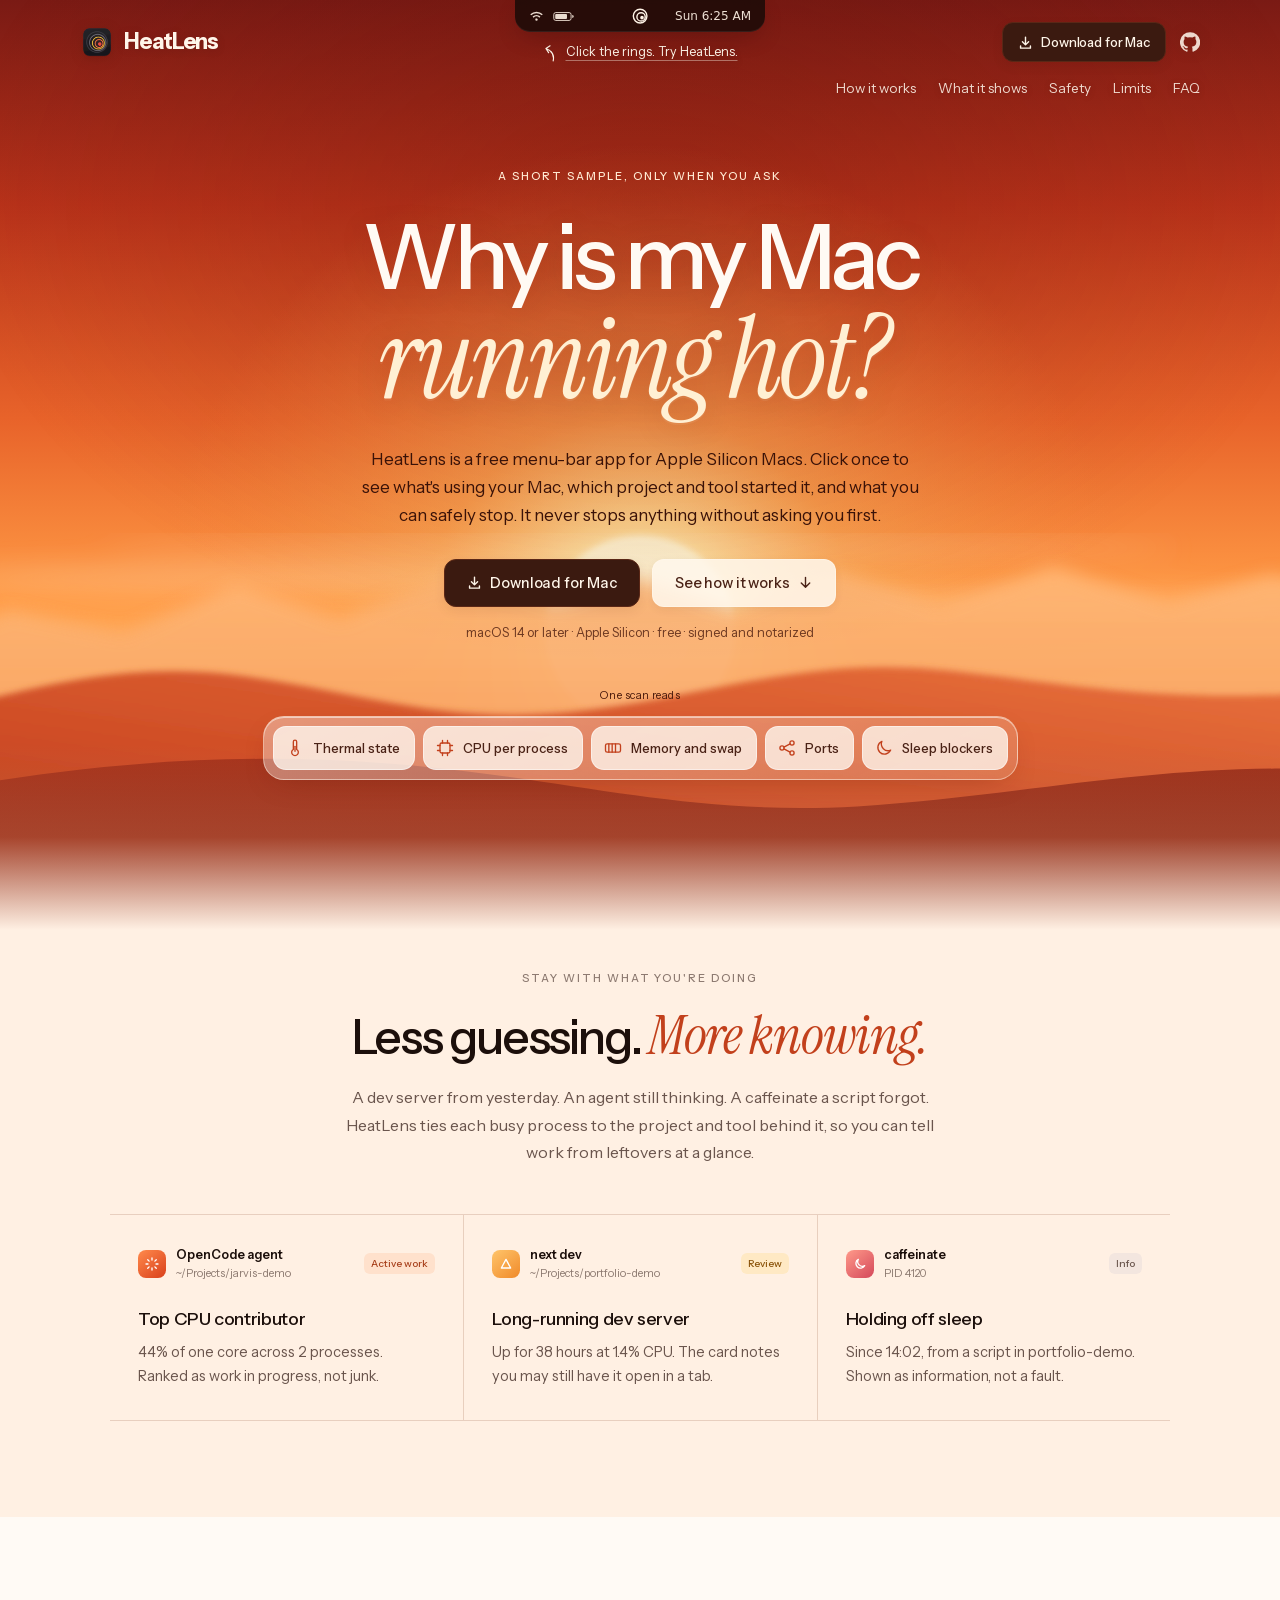
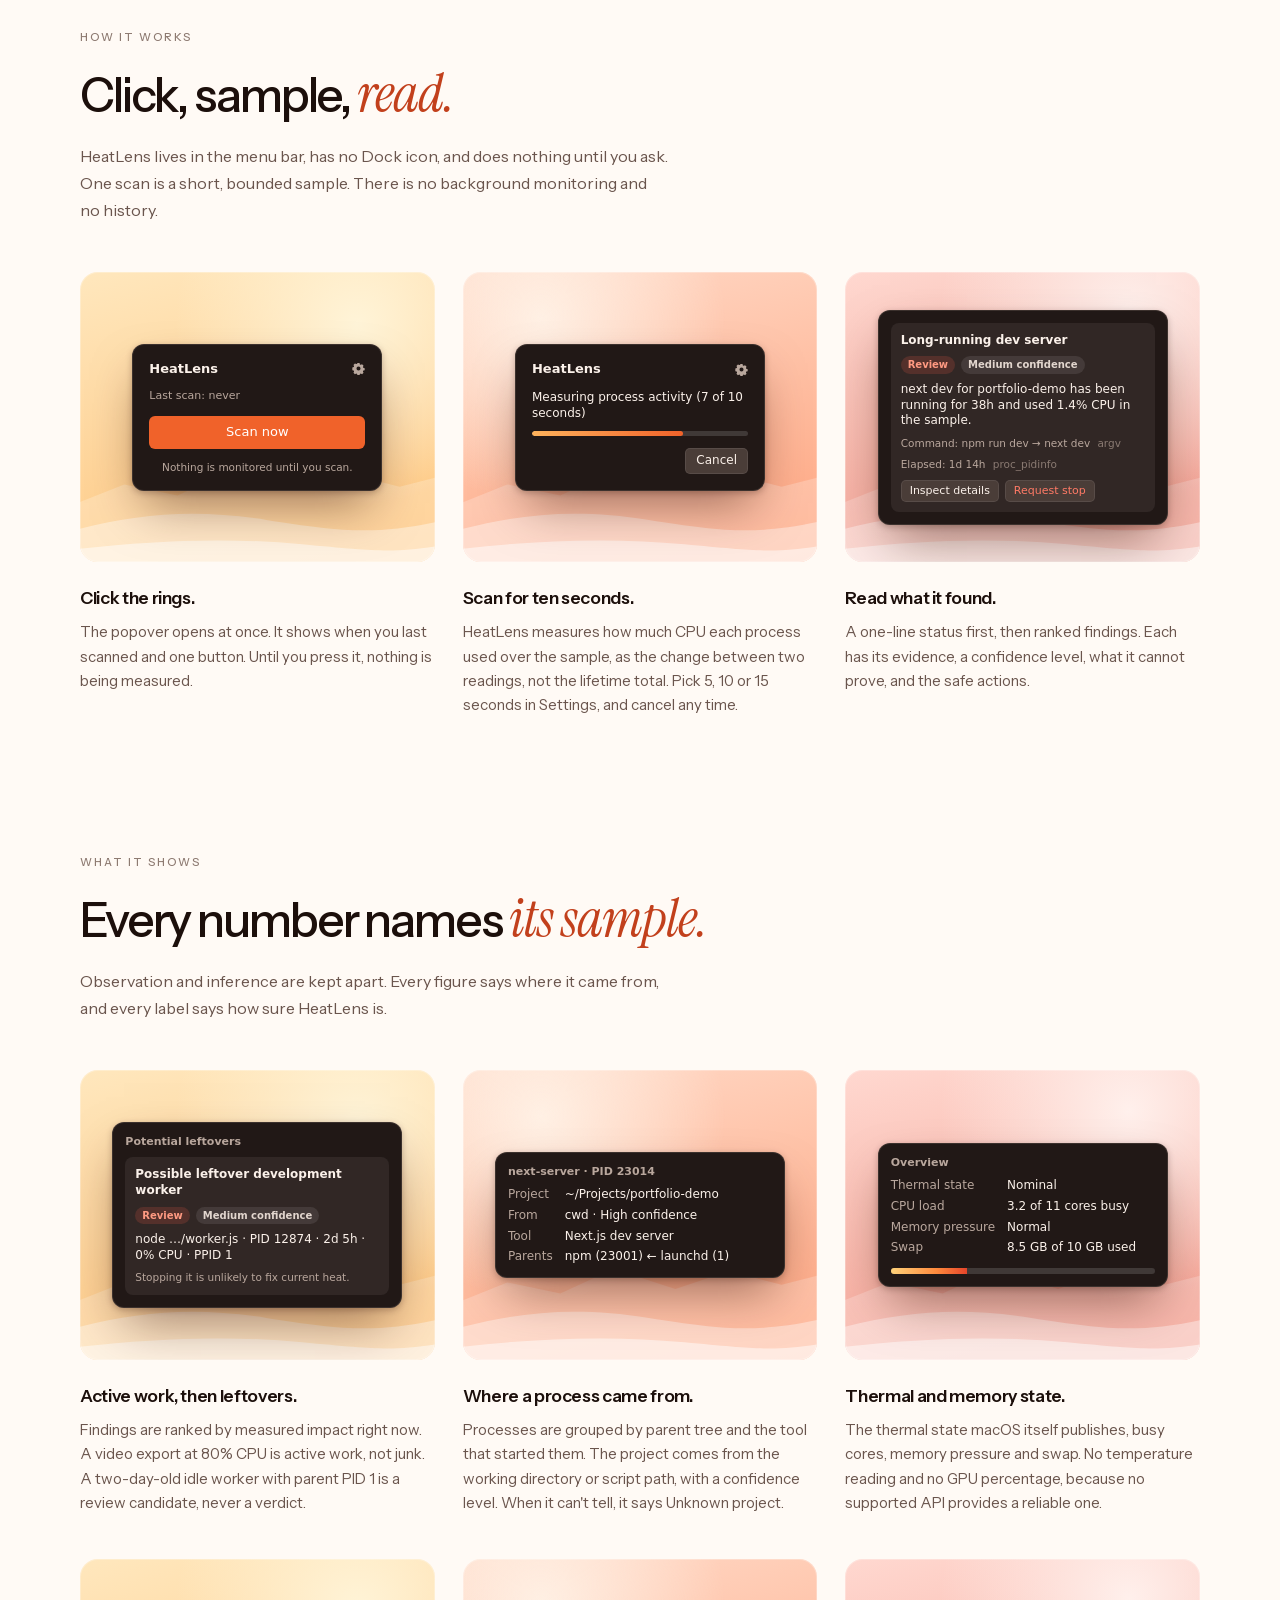
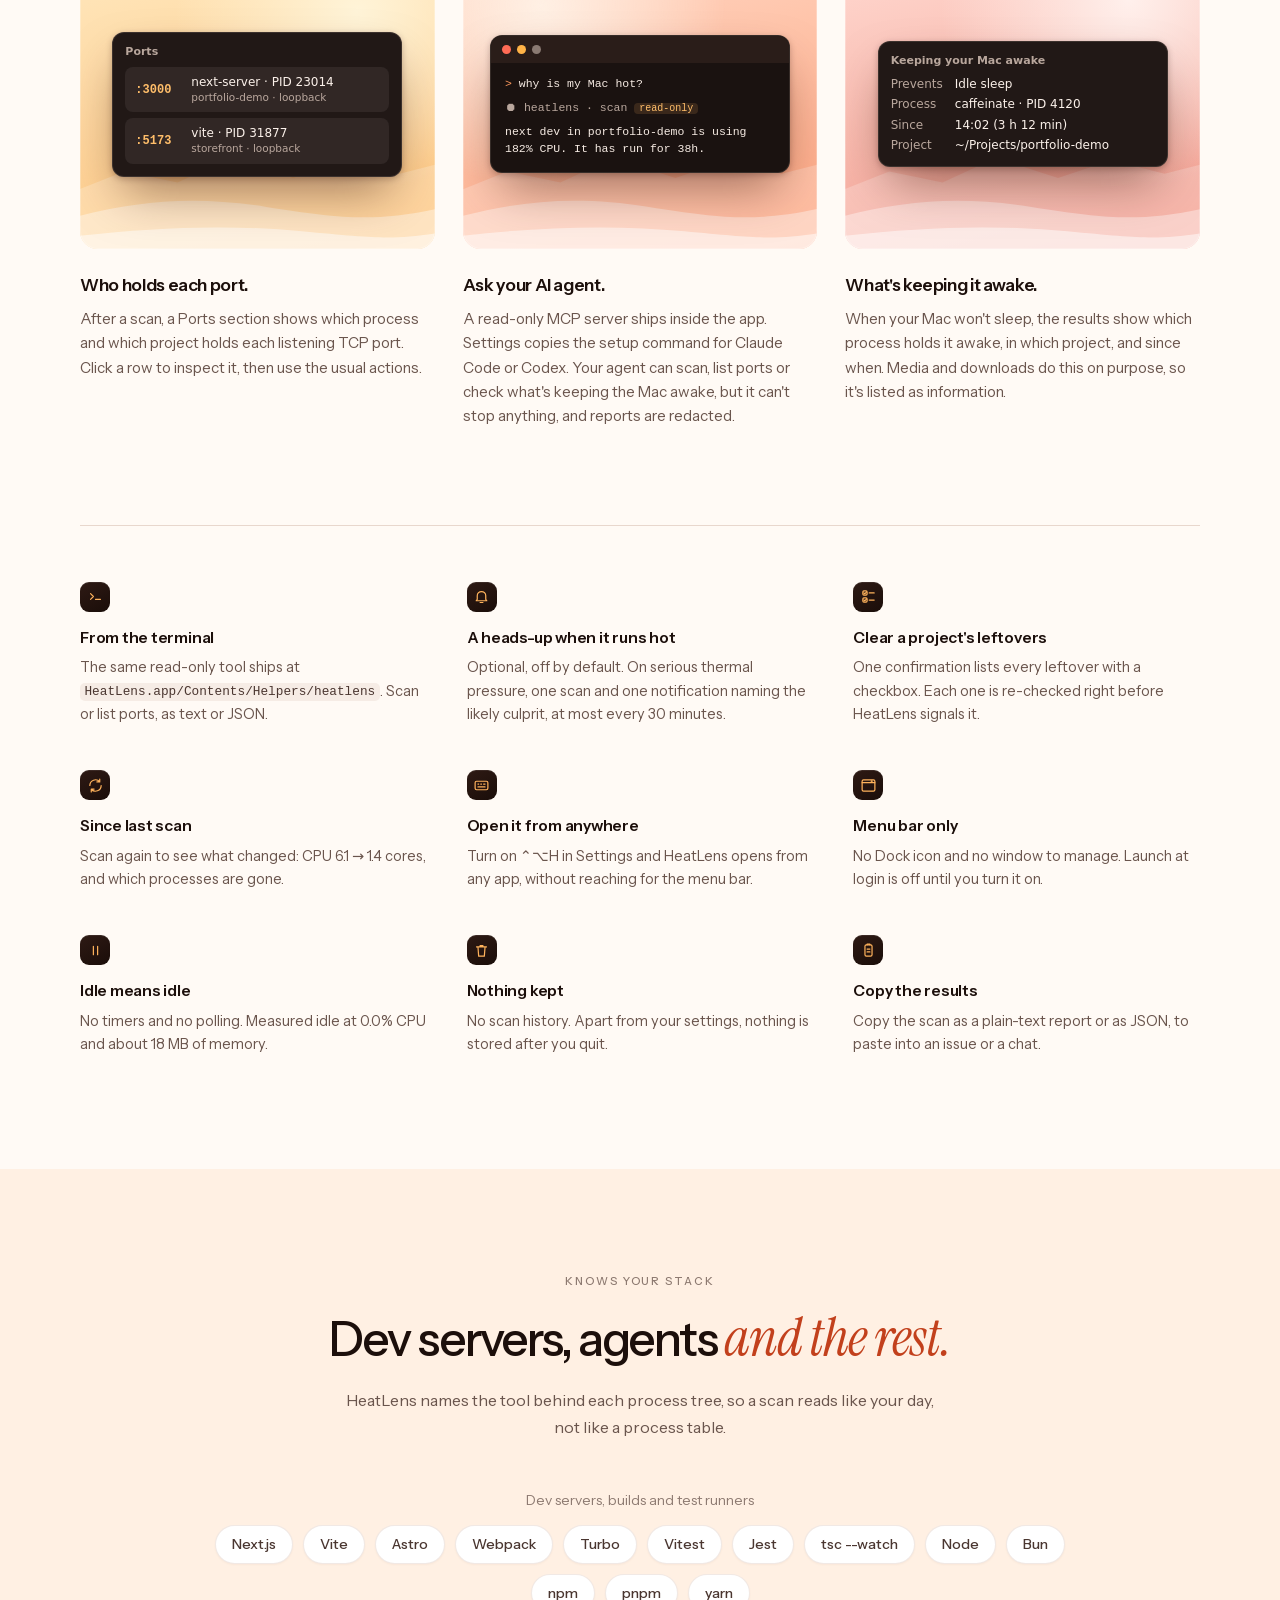
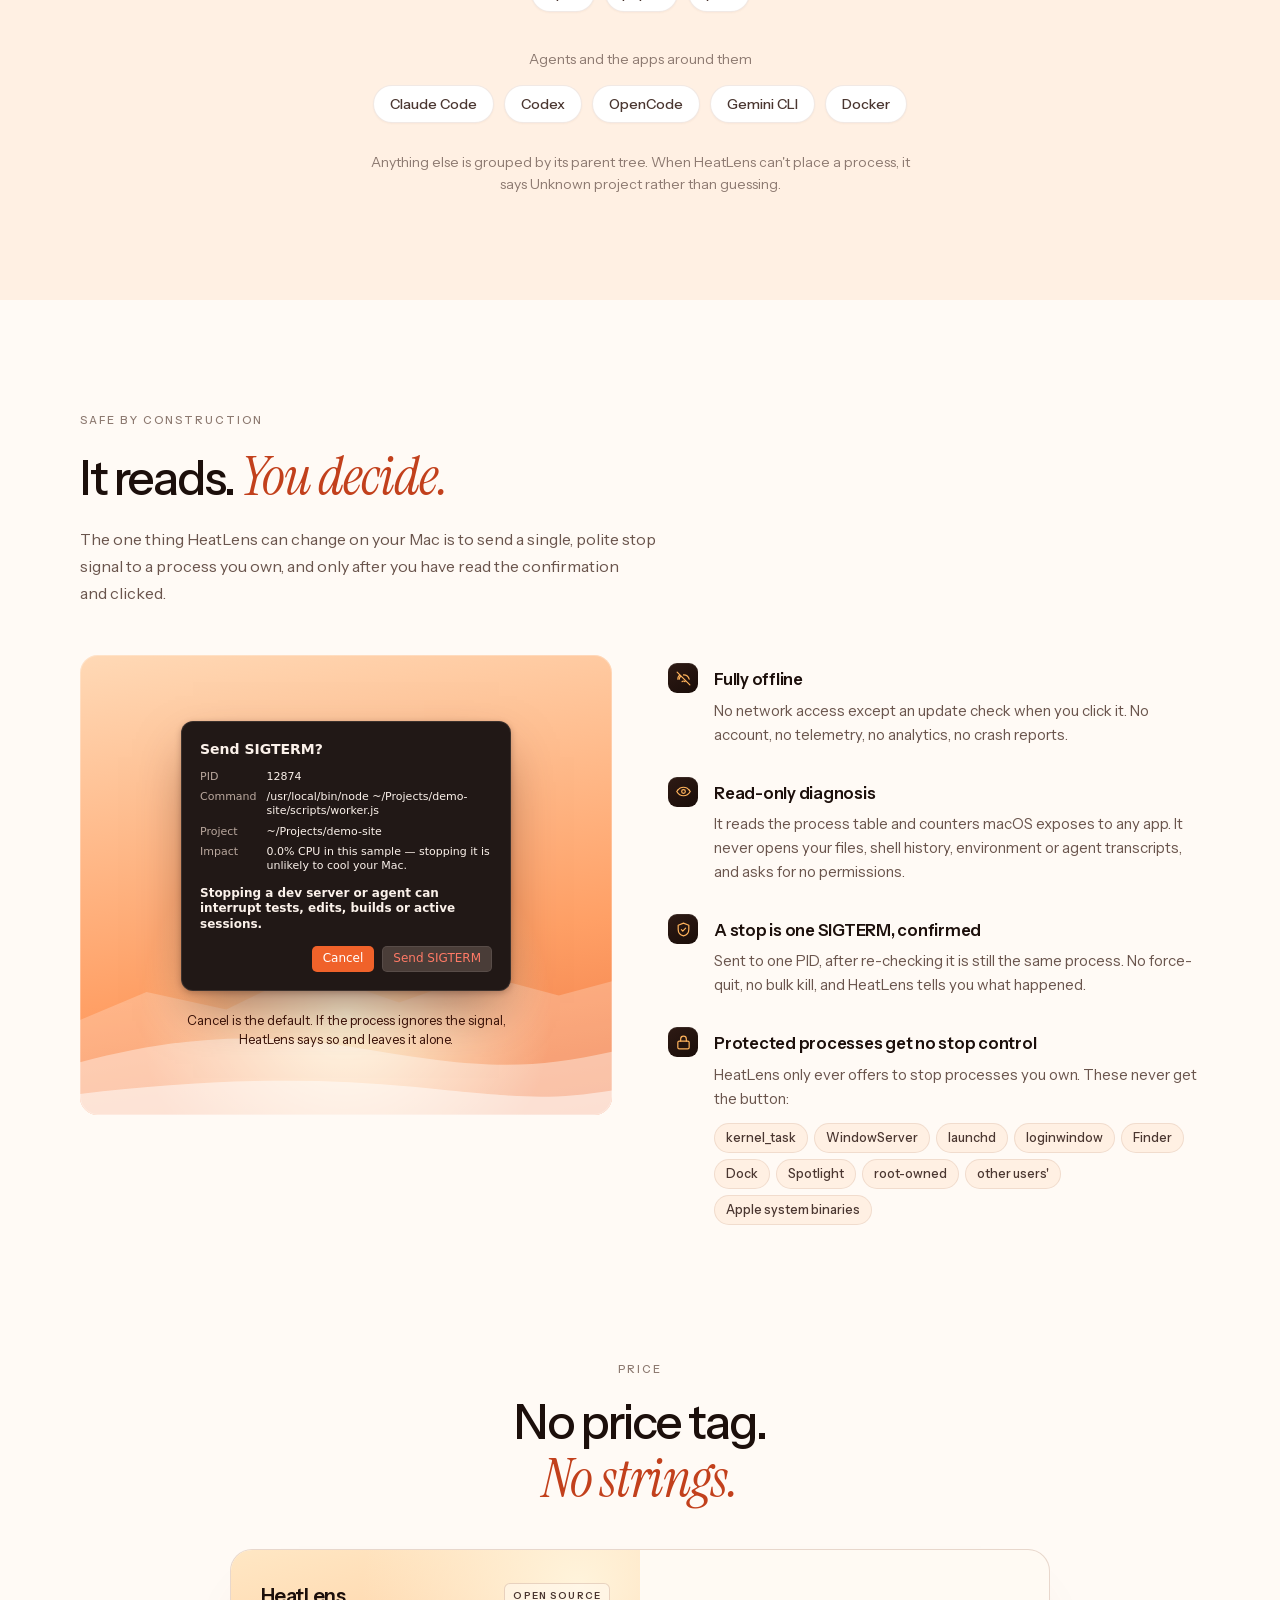
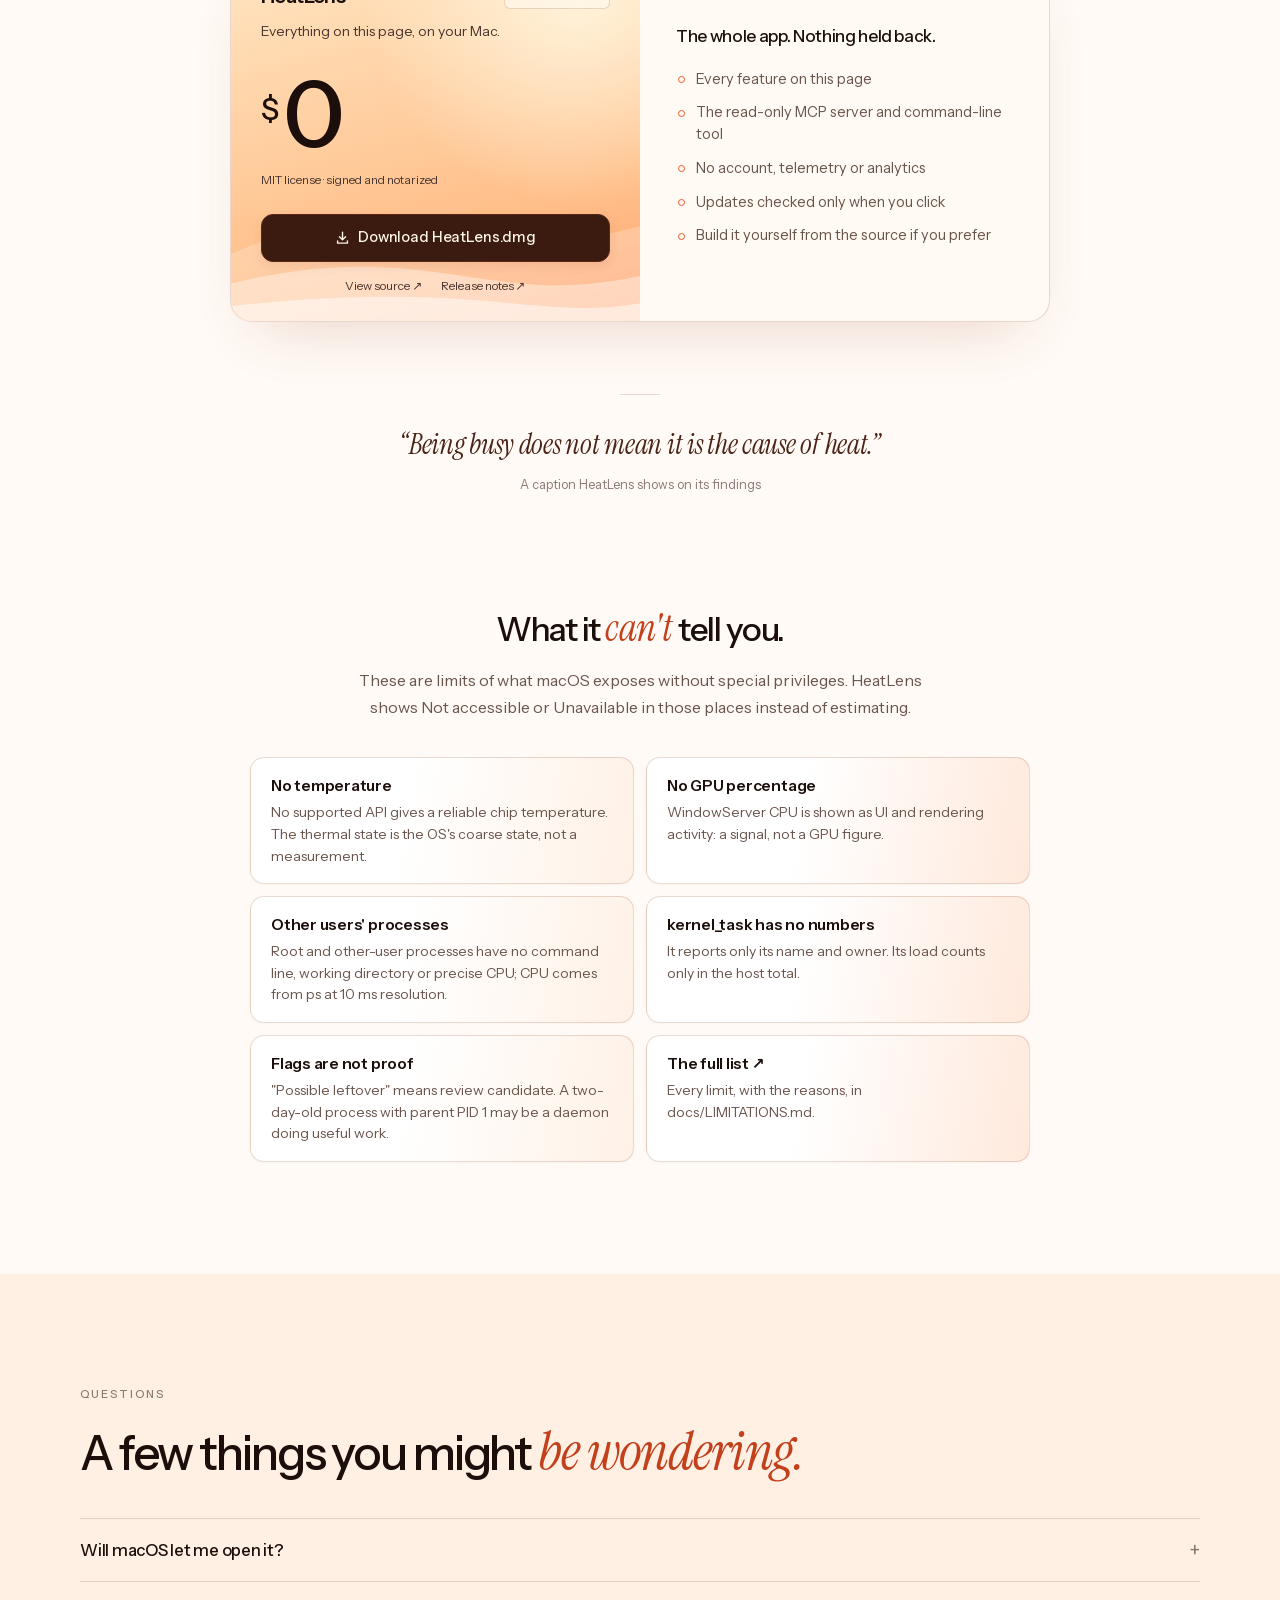
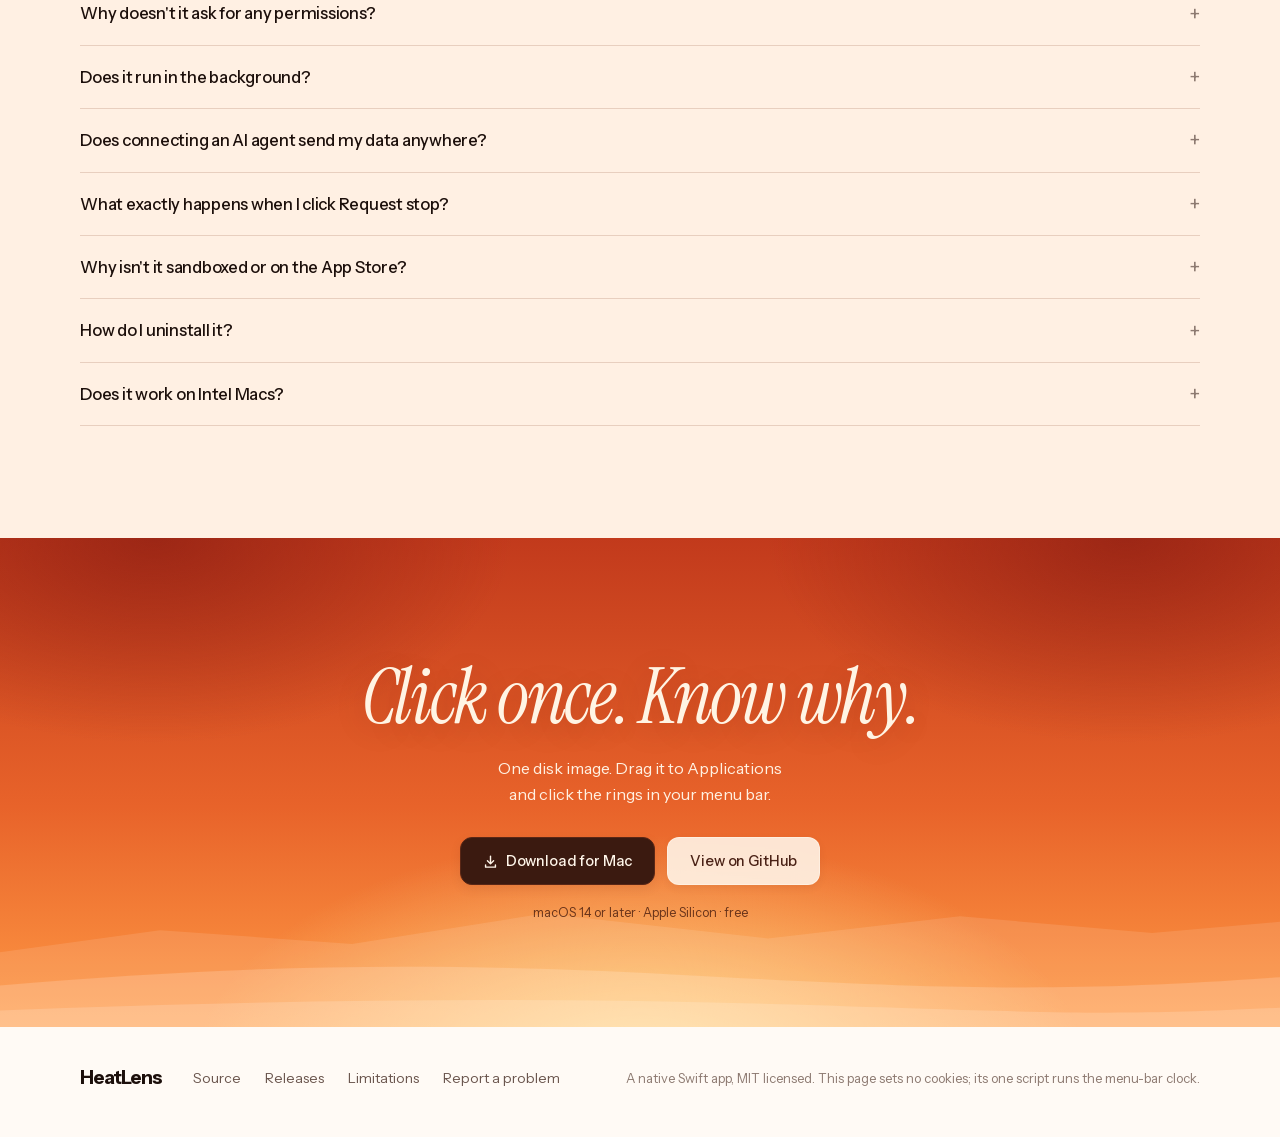
==== commit 6b373abc: "feat(app,site): menu-bar icon is the logo's rings; site demo matches; Gemini CLI replaces Superset i" ====
--- a/site/index.html
+++ b/site/index.html
@@ -83,11 +83,11 @@
         <path fill="url(#near)" d="M0 772C160 742 300 726 470 738S760 790 930 780 1250 730 1440 748V900H0z"/>
       </svg>
 
-      <!-- the menu bar stands in for CrewTower's notch: click the thermometer -->
+      <!-- the menu bar stands in for CrewTower's notch: click the rings -->
       <div class="menubar" aria-label="Interactive demo">
         <details class="demo">
           <summary aria-label="Open the HeatLens demo popover">
-            <svg class="mark" viewBox="0 0 24 24" aria-hidden="true"><path class="tube" d="M9 4.2a3 3 0 0 1 6 0v9a5.2 5.2 0 1 1-6 0z"/><path class="mercury" d="M12 10.5v5.5" stroke-width="2.4" stroke-linecap="round"/><circle class="mercury" cx="12" cy="17.6" r="2.3"/></svg>
+            <svg class="mark" viewBox="0 0 18 18" aria-hidden="true"><circle cx="8.6" cy="8.6" r="7.2"/><circle cx="9.6" cy="9.4" r="4.4"/><circle class="core" cx="10.6" cy="10.2" r="1.9"/></svg>
           </summary>
           <div class="demo-pop">
             <figure class="mock" role="img" aria-label="The HeatLens popover after a 10-second scan. Headline: High load observed. Overview: thermal state unavailable, 3.2 of 11 cores busy, memory pressure normal, 8.5 GB of 10 GB swap used. A Medium finding says the OpenCode agent is the top CPU contributor at 44% of one core across 2 processes. A Review finding flags a possible leftover development worker: node worker.js, PID 12874, running 2 days 5 hours, 0% CPU, parent PID 1, with a note that this does not prove it is unused.">
@@ -144,7 +144,7 @@
       </div>
       <p class="demo-invite" aria-hidden="true">
         <svg viewBox="0 0 17 21"><path d="M3 19c0-7 4-11 11-12M10 3l4 4-4 4"/></svg>
-        <span>Click the thermometer. Try HeatLens.</span>
+        <span>Click the rings. Try HeatLens.</span>
       </p>
 
       <header class="masthead">
@@ -259,7 +259,7 @@
                 <div class="pv-caption spaced">Nothing is monitored until you scan.</div>
               </div>
             </figure>
-            <h3>Click the thermometer.</h3>
+            <h3>Click the rings.</h3>
             <p>The popover opens at once. It shows when you last scanned and one button. Until you press it, nothing is being measured.</p>
           </li>
           <li class="card reveal">
@@ -455,7 +455,7 @@
         </ul>
         <p class="pills-label">Agents and the apps around them</p>
         <ul class="pills reveal">
-          <li>Claude Code</li><li>Codex</li><li>OpenCode</li><li>Superset</li><li>Docker</li>
+          <li>Claude Code</li><li>Codex</li><li>OpenCode</li><li>Gemini CLI</li><li>Docker</li>
         </ul>
         <p class="pills-note">Anything else is grouped by its parent tree. When HeatLens can't place a process, it says Unknown project rather than guessing.</p>
       </div>
@@ -634,7 +634,7 @@
     <section class="closer" aria-labelledby="closer-title">
       <div class="wrap">
         <h2 id="closer-title" class="closer-line">Click once. Know why.</h2>
-        <p class="closer-sub">One disk image. Drag it to Applications<br>and click the thermometer.</p>
+        <p class="closer-sub">One disk image. Drag it to Applications<br>and click the rings in your menu bar.</p>
         <div class="hero-cta">
           <a class="btn btn-primary" href="https://github.com/gorock007/heatlens/releases/latest/download/HeatLens.dmg">
             <svg class="ico" viewBox="0 0 16 16" aria-hidden="true"><path d="M8 1.5a.75.75 0 0 1 .75.75v6.44l2-2a.75.75 0 1 1 1.06 1.06l-3.28 3.28a.75.75 0 0 1-1.06 0L4.19 7.75a.75.75 0 0 1 1.06-1.06l2 2V2.25A.75.75 0 0 1 8 1.5zM2.75 11a.75.75 0 0 1 .75.75v1.5h9v-1.5a.75.75 0 0 1 1.5 0v2.25a.75.75 0 0 1-.75.75h-10.5a.75.75 0 0 1-.75-.75v-2.25a.75.75 0 0 1 .75-.75z"/></svg>
--- a/site/styles.css
+++ b/site/styles.css
@@ -400,9 +400,8 @@
   70%, 100% { opacity: 0; transform: scale(1.35); }
 }
 
-.mark { width: 17px; height: 17px; }
-.mark .tube { fill: none; stroke: currentColor; stroke-width: 1.6; }
-.mark .mercury { fill: var(--amber); stroke: var(--amber); }
+.mark { width: 17px; height: 17px; fill: none; stroke: currentColor; stroke-width: 1.5; }
+.mark .core { fill: currentColor; stroke: none; }
 
 .demo-pop {
   position: absolute;
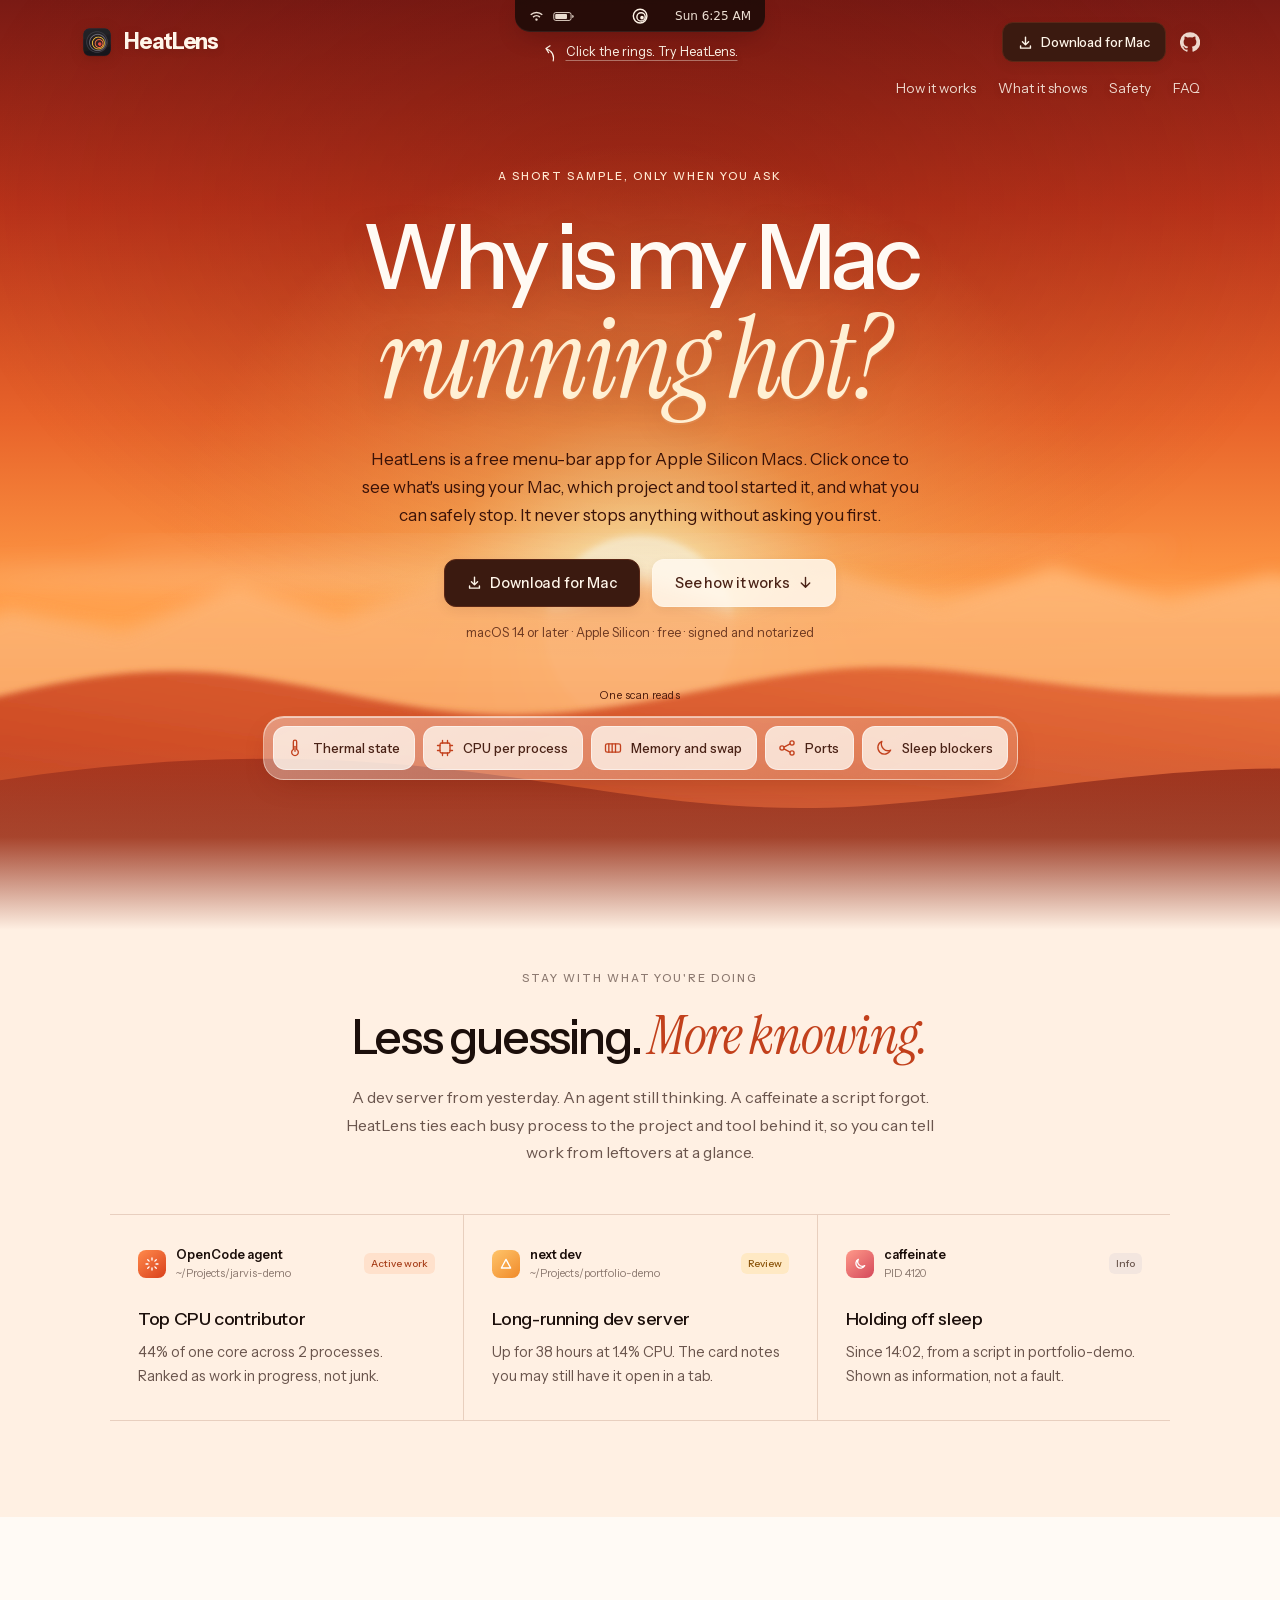
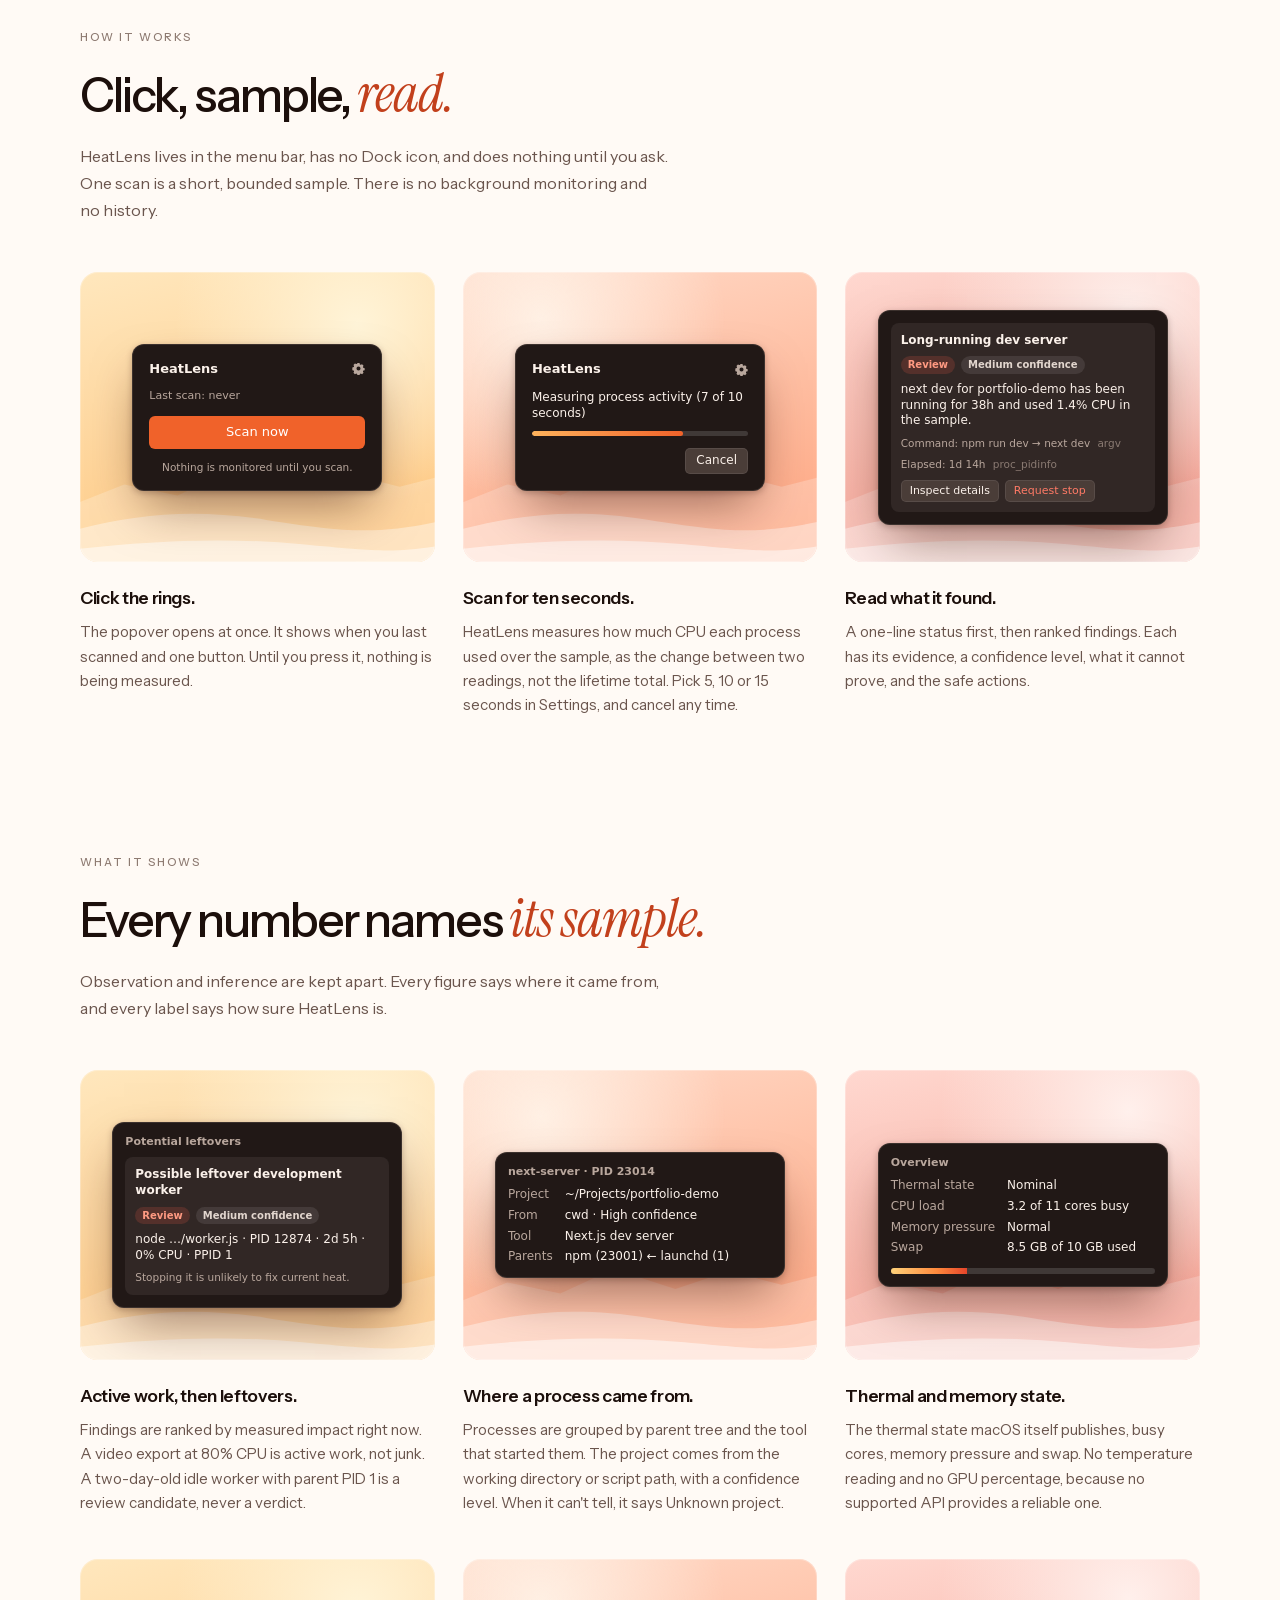
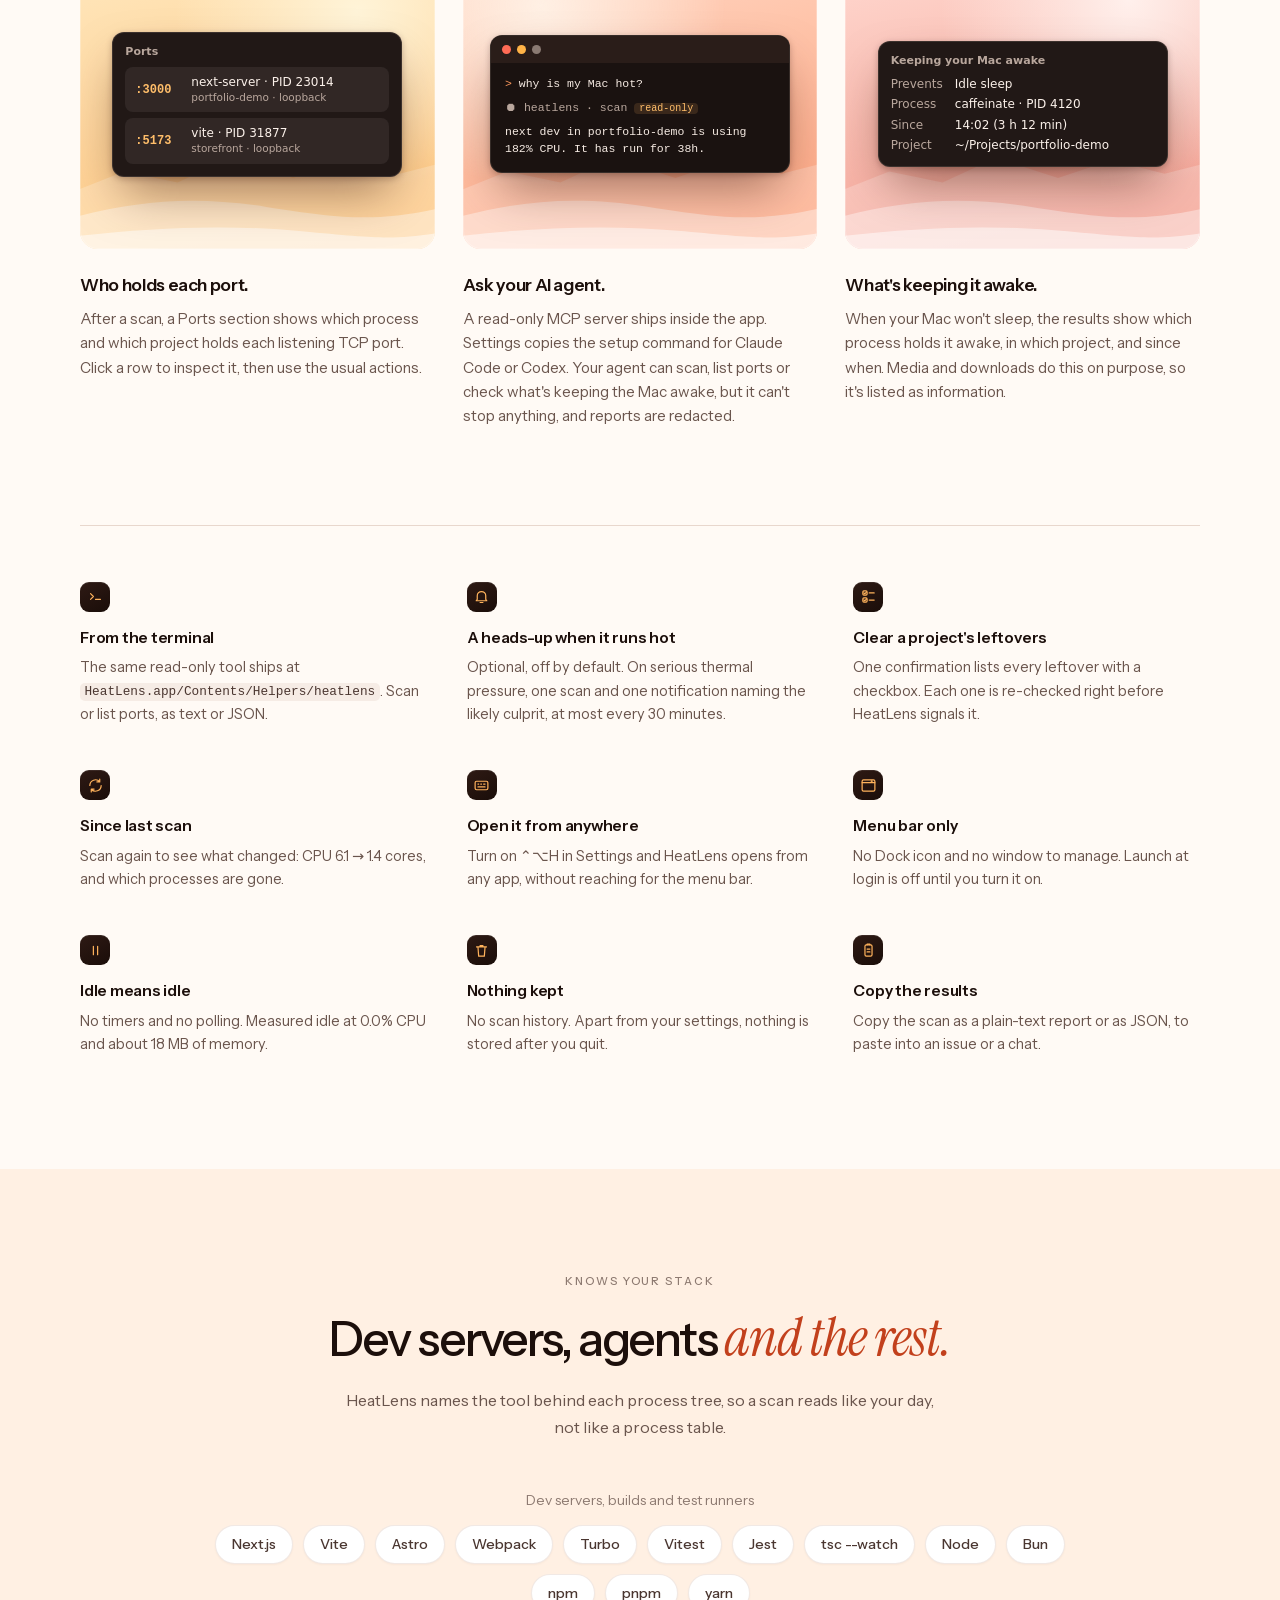
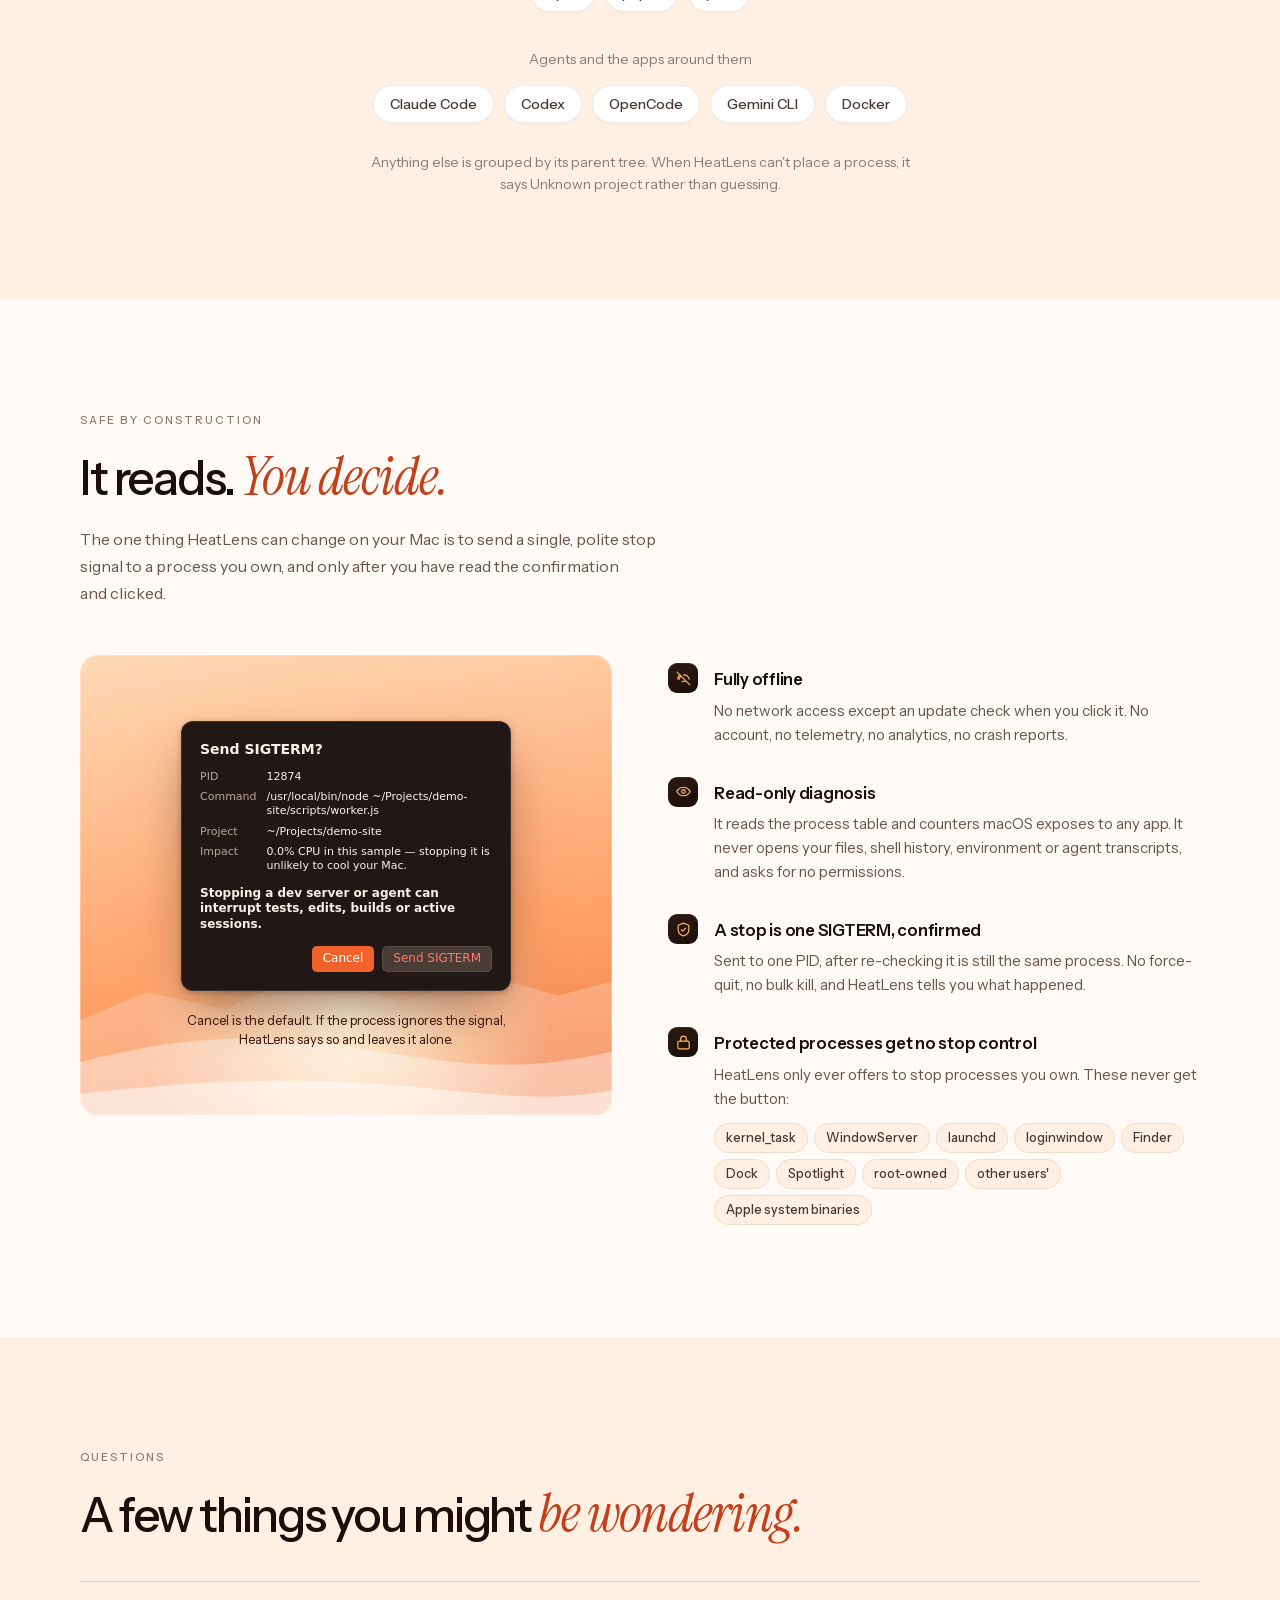
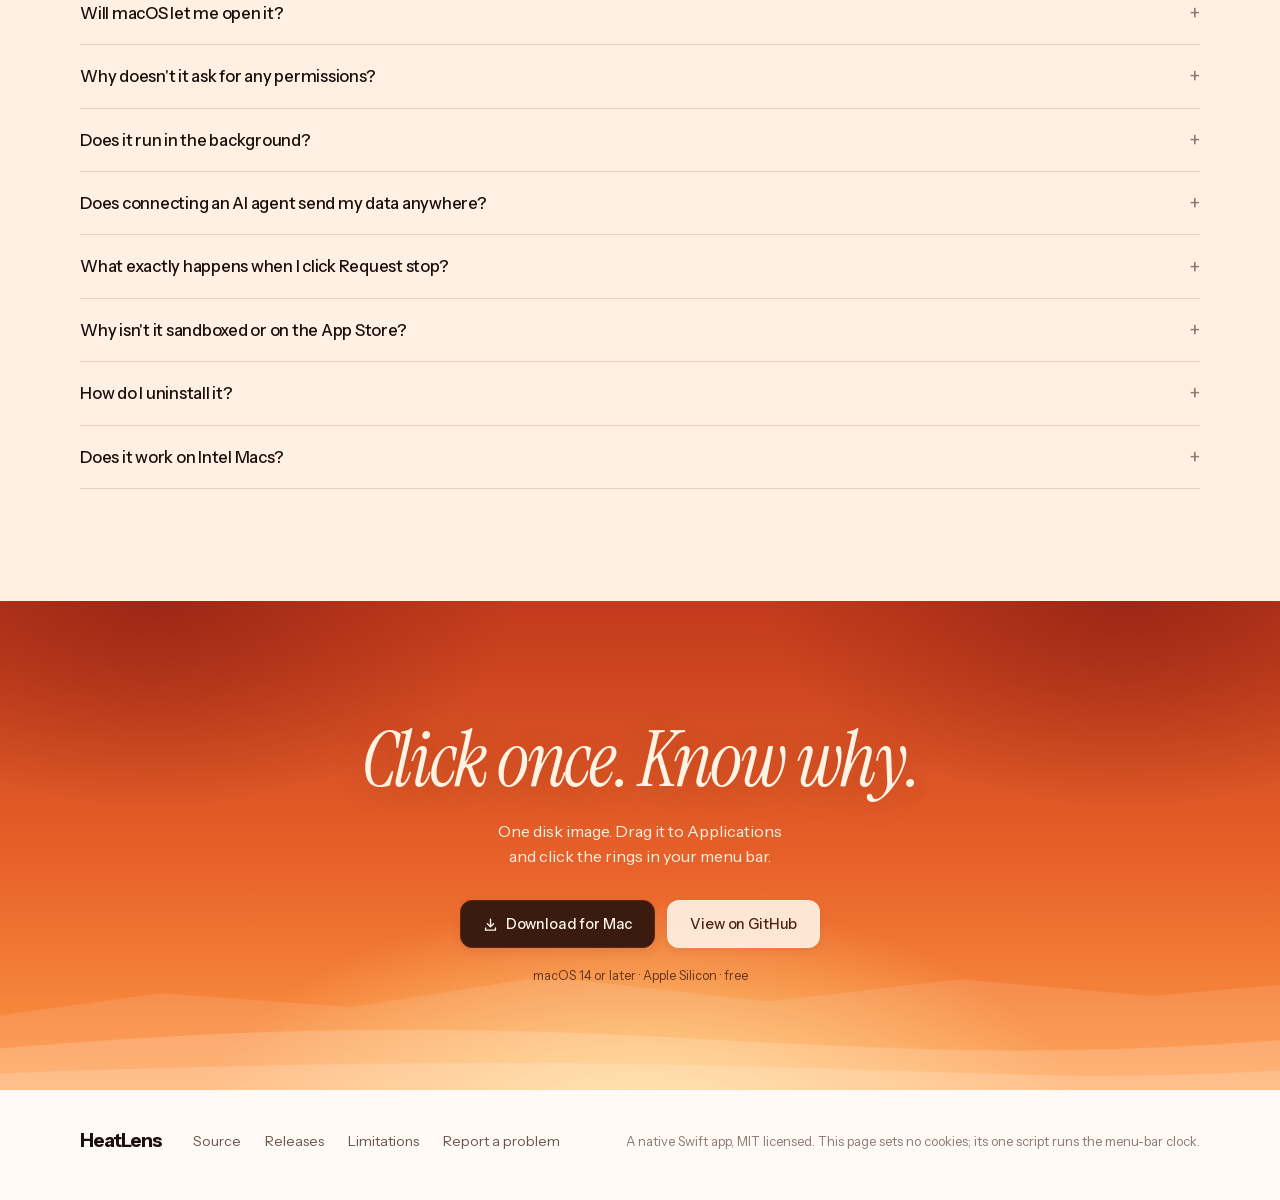
==== commit 59a7a983: "release: v1.2.2 (ring app icon and menu-bar glyph); site: drop Price and Limits sections Co-Authored" ====
--- a/site/index.html
+++ b/site/index.html
@@ -164,7 +164,6 @@
             <a href="#how">How it works</a>
             <a href="#shows">What it shows</a>
             <a href="#safety">Safety</a>
-            <a href="#limits">Limits</a>
             <a href="#faq">FAQ</a>
           </nav>
         </div>
@@ -510,61 +509,6 @@
       </div>
     </section>
 
-    <!-- ── free ─────────────────────────────────────────────── -->
-    <section class="section free" id="free" aria-labelledby="free-title">
-      <div class="wrap">
-        <div class="head center reveal">
-          <p class="eyebrow">Price</p>
-          <h2 id="free-title" class="h-lg">No price tag.<br><em>No strings.</em></h2>
-        </div>
-        <div class="price reveal">
-          <div class="price-main">
-            <div class="price-top"><span class="price-name">HeatLens</span><span class="price-tag">Open source</span></div>
-            <p class="price-desc">Everything on this page, on your Mac.</p>
-            <p class="price-amount"><span class="cur">$</span>0</p>
-            <p class="price-terms">MIT license · signed and notarized</p>
-            <a class="btn btn-primary btn-block" href="https://github.com/gorock007/heatlens/releases/latest/download/HeatLens.dmg">
-              <svg class="ico" viewBox="0 0 16 16" aria-hidden="true"><path d="M8 1.5a.75.75 0 0 1 .75.75v6.44l2-2a.75.75 0 1 1 1.06 1.06l-3.28 3.28a.75.75 0 0 1-1.06 0L4.19 7.75a.75.75 0 0 1 1.06-1.06l2 2V2.25A.75.75 0 0 1 8 1.5zM2.75 11a.75.75 0 0 1 .75.75v1.5h9v-1.5a.75.75 0 0 1 1.5 0v2.25a.75.75 0 0 1-.75.75h-10.5a.75.75 0 0 1-.75-.75v-2.25a.75.75 0 0 1 .75-.75z"/></svg>
-              Download HeatLens.dmg
-            </a>
-            <p class="price-links"><a href="https://github.com/gorock007/heatlens">View source ↗</a><a href="https://github.com/gorock007/heatlens/releases/latest">Release notes ↗</a></p>
-          </div>
-          <div class="price-side">
-            <h3>The whole app. Nothing held back.</h3>
-            <ul>
-              <li>Every feature on this page</li>
-              <li>The read-only MCP server and command-line tool</li>
-              <li>No account, telemetry or analytics</li>
-              <li>Updates checked only when you click</li>
-              <li>Build it yourself from the source if you prefer</li>
-            </ul>
-          </div>
-        </div>
-        <figure class="quote reveal">
-          <blockquote><p>“Being busy does not mean it is the cause of heat.”</p></blockquote>
-          <figcaption>A caption HeatLens shows on its findings</figcaption>
-        </figure>
-      </div>
-    </section>
-
-    <!-- ── limits ───────────────────────────────────────────── -->
-    <section class="section limits-section" id="limits" aria-labelledby="limits-title">
-      <div class="wrap">
-        <div class="head center reveal">
-          <h2 id="limits-title" class="h-md">What it <em>can't</em> tell you.</h2>
-          <p class="lede">These are limits of what macOS exposes without special privileges. HeatLens shows Not accessible or Unavailable in those places instead of estimating.</p>
-        </div>
-        <ul class="limits">
-          <li class="reveal"><h3>No temperature</h3><p>No supported API gives a reliable chip temperature. The thermal state is the OS's coarse state, not a measurement.</p></li>
-          <li class="reveal"><h3>No GPU percentage</h3><p>WindowServer CPU is shown as UI and rendering activity: a signal, not a GPU figure.</p></li>
-          <li class="reveal"><h3>Other users' processes</h3><p>Root and other-user processes have no command line, working directory or precise CPU; CPU comes from ps at 10 ms resolution.</p></li>
-          <li class="reveal"><h3>kernel_task has no numbers</h3><p>It reports only its name and owner. Its load counts only in the host total.</p></li>
-          <li class="reveal"><h3>Flags are not proof</h3><p>"Possible leftover" means review candidate. A two-day-old process with parent PID 1 may be a daemon doing useful work.</p></li>
-          <li class="reveal"><a href="https://github.com/gorock007/heatlens/blob/main/docs/LIMITATIONS.md"><h3>The full list ↗</h3><p>Every limit, with the reasons, in docs/LIMITATIONS.md.</p></a></li>
-        </ul>
-      </div>
-    </section>
-
     <!-- ── faq ──────────────────────────────────────────────── -->
     <section class="section faq-section" id="faq" aria-labelledby="faq-title">
       <div class="wrap">
--- a/site/styles.css
+++ b/site/styles.css
@@ -913,104 +913,6 @@
 .facts h3 { margin: 3px 0 6px; font-size: 16.5px; font-weight: 600; letter-spacing: -.015em; color: var(--ink); }
 .facts p { font-size: 15px; line-height: 1.6; }
 
-/* ── price ────────────────────────────────────────────────────── */
-
-.free { padding-top: 24px; }
-.free .head { margin-bottom: 40px; }
-
-.price {
-  display: grid;
-  grid-template-columns: 1fr 1fr;
-  max-width: 820px;
-  margin: 0 auto;
-  border: 1px solid var(--edge-strong);
-  border-radius: 22px;
-  overflow: hidden;
-  background: #fffaf3;
-  box-shadow: 0 30px 60px -30px #8a2a0a33;
-}
-
-.price-main {
-  position: relative;
-  isolation: isolate;
-  padding: 30px 30px 26px;
-  background: radial-gradient(circle at 85% 10%, #fff4dc, transparent 45%), linear-gradient(165deg, #ffe7c4, #ffbf8a 70%, #ffa572);
-}
-.price-main::after {
-  content: "";
-  position: absolute;
-  inset: auto 0 0 0;
-  height: 40%;
-  background: var(--dunes) bottom / 100% 100% no-repeat;
-  z-index: -1;
-}
-.price-top { display: flex; align-items: center; justify-content: space-between; }
-.price-name { font-size: 20px; font-weight: 600; letter-spacing: -.03em; color: var(--ink); }
-.price-tag { padding: 4px 8px; border-radius: 6px; border: 1px solid #8a4a2e33; font-size: 9.5px; font-weight: 600; letter-spacing: .12em; text-transform: uppercase; color: var(--graphite); background: #fff8ee99; }
-.price-desc { margin-top: 8px; font-size: 14px; color: var(--graphite); }
-.price-amount { margin-top: 26px; font-size: 92px; font-weight: 500; line-height: 1; letter-spacing: -.06em; color: var(--ink); }
-.price-amount .cur { font-size: 30px; vertical-align: .9em; margin-right: 4px; letter-spacing: 0; }
-.price-terms { margin: 10px 0 24px; font-size: 12px; color: var(--graphite); }
-.price-links { display: flex; justify-content: center; gap: 18px; margin-top: 14px; font-size: 12px; }
-.price-links a { color: var(--graphite); text-decoration: none; }
-.price-links a:hover { color: var(--ink); text-decoration: underline; text-underline-offset: 3px; }
-
-.price-side { padding: 40px 36px; align-self: center; }
-.price-side h3 { font-size: 17px; font-weight: 500; letter-spacing: -.02em; color: var(--ink); margin-bottom: 18px; }
-.price-side li { position: relative; padding-left: 20px; font-size: 14.5px; line-height: 1.5; }
-.price-side li + li { margin-top: 12px; }
-.price-side li::before {
-  content: "";
-  position: absolute;
-  left: 2px;
-  top: .5em;
-  width: 7px;
-  height: 7px;
-  border-radius: 50%;
-  border: 1.5px solid var(--ember);
-}
-
-.quote { max-width: 520px; margin: 72px auto 0; text-align: center; }
-.quote::before { content: ""; display: block; width: 40px; height: 1px; margin: 0 auto 32px; background: var(--edge-strong); }
-.quote p {
-  font-family: var(--font-editorial);
-  font-style: italic;
-  font-size: 28px;
-  line-height: 1.28;
-  letter-spacing: -.01em;
-  color: #4a2216;
-  text-wrap: balance;
-}
-.quote figcaption { margin-top: 12px; font-size: 12.5px; color: var(--mist); }
-
-/* ── limits ───────────────────────────────────────────────────── */
-
-.limits-section { padding-top: 0; }
-.limits-section .head { margin-bottom: 36px; }
-
-.limits {
-  display: grid;
-  grid-template-columns: repeat(2, minmax(0, 1fr));
-  gap: 12px;
-  max-width: 780px;
-  margin: 0 auto;
-}
-.limits li {
-  border: 1px solid var(--edge-strong);
-  border-radius: 14px;
-  background: linear-gradient(100deg, #fff 40%, #fff1e6);
-  box-shadow: 0 1px 2px #8a4a2e0a;
-}
-.limits li:nth-child(even) { background: linear-gradient(100deg, #fff 40%, #ffe9dc); }
-.limits li > h3, .limits li > p, .limits li > a { padding-inline: 20px; }
-.limits li > h3 { padding-top: 16px; }
-.limits li > p { padding-bottom: 16px; }
-.limits li > a { display: block; padding-block: 16px; text-decoration: none; border-radius: 14px; }
-.limits li > a:hover h3 { color: var(--ember-deep); }
-.limits li > a:focus-visible { outline: 2px solid var(--action-ink); outline-offset: 3px; }
-.limits h3 { font-size: 15.5px; font-weight: 600; letter-spacing: -.015em; color: var(--ink); }
-.limits p { margin-top: 3px; font-size: 14px; line-height: 1.55; }
-
 /* ── faq ──────────────────────────────────────────────────────── */
 
 .faq-section { background: var(--wash); }
@@ -1135,9 +1037,6 @@
 @media (max-width: 820px) {
   .ov-grid { grid-template-columns: 1fr; }
   .ov-grid li + li { border-left: 0; border-top: 1px solid var(--edge-strong); }
-  .price { grid-template-columns: 1fr; }
-  .price-side { padding: 30px; }
-  .limits { grid-template-columns: 1fr; }
 }
 
 @media (max-width: 720px) {
@@ -1149,7 +1048,7 @@
   .hero-inner { padding-top: 150px; padding-bottom: 120px; }
   .hero-sub { font-size: 16px; }
   .section { padding: 84px 0; }
-  .section-tight, .free { padding-top: 16px; }
+  .section-tight { padding-top: 16px; }
   .stack { padding: 80px 0; }
   .minis { margin-top: 72px; }
   .site-footer p { margin-left: 0; }
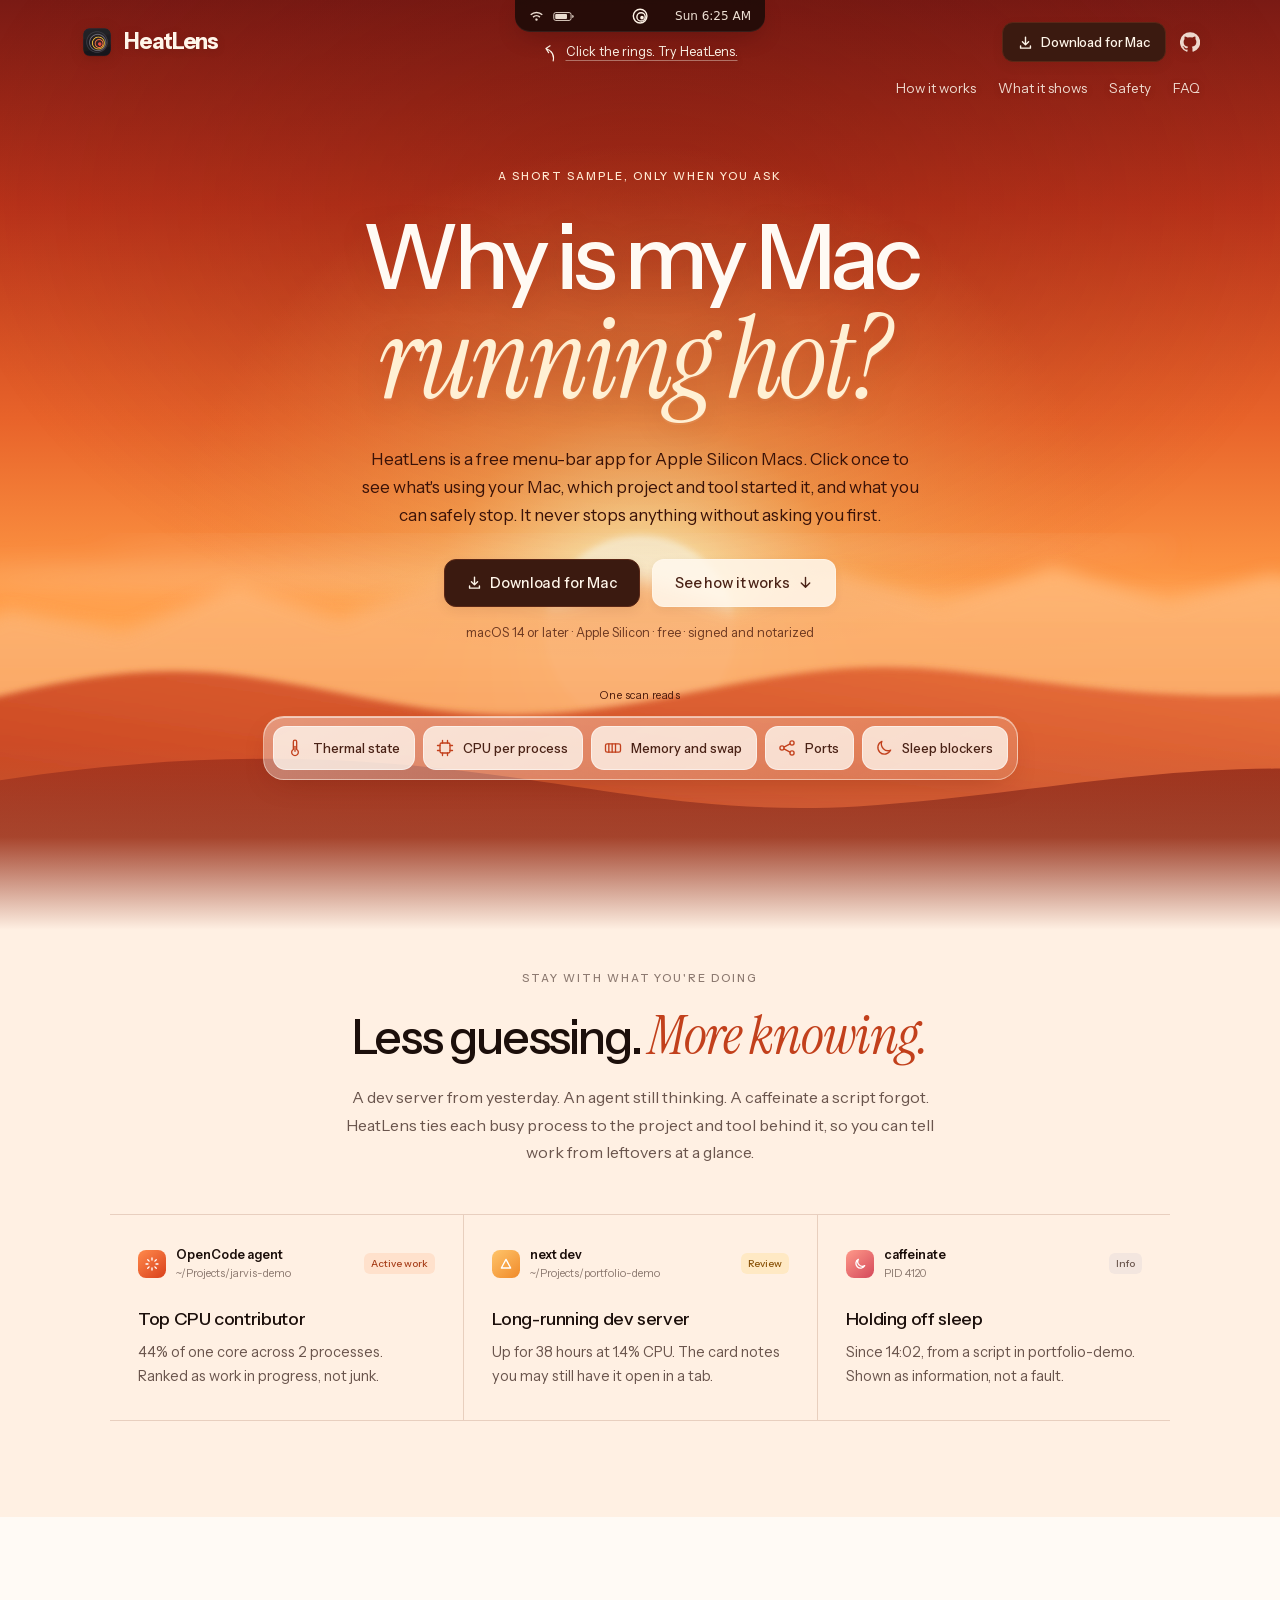
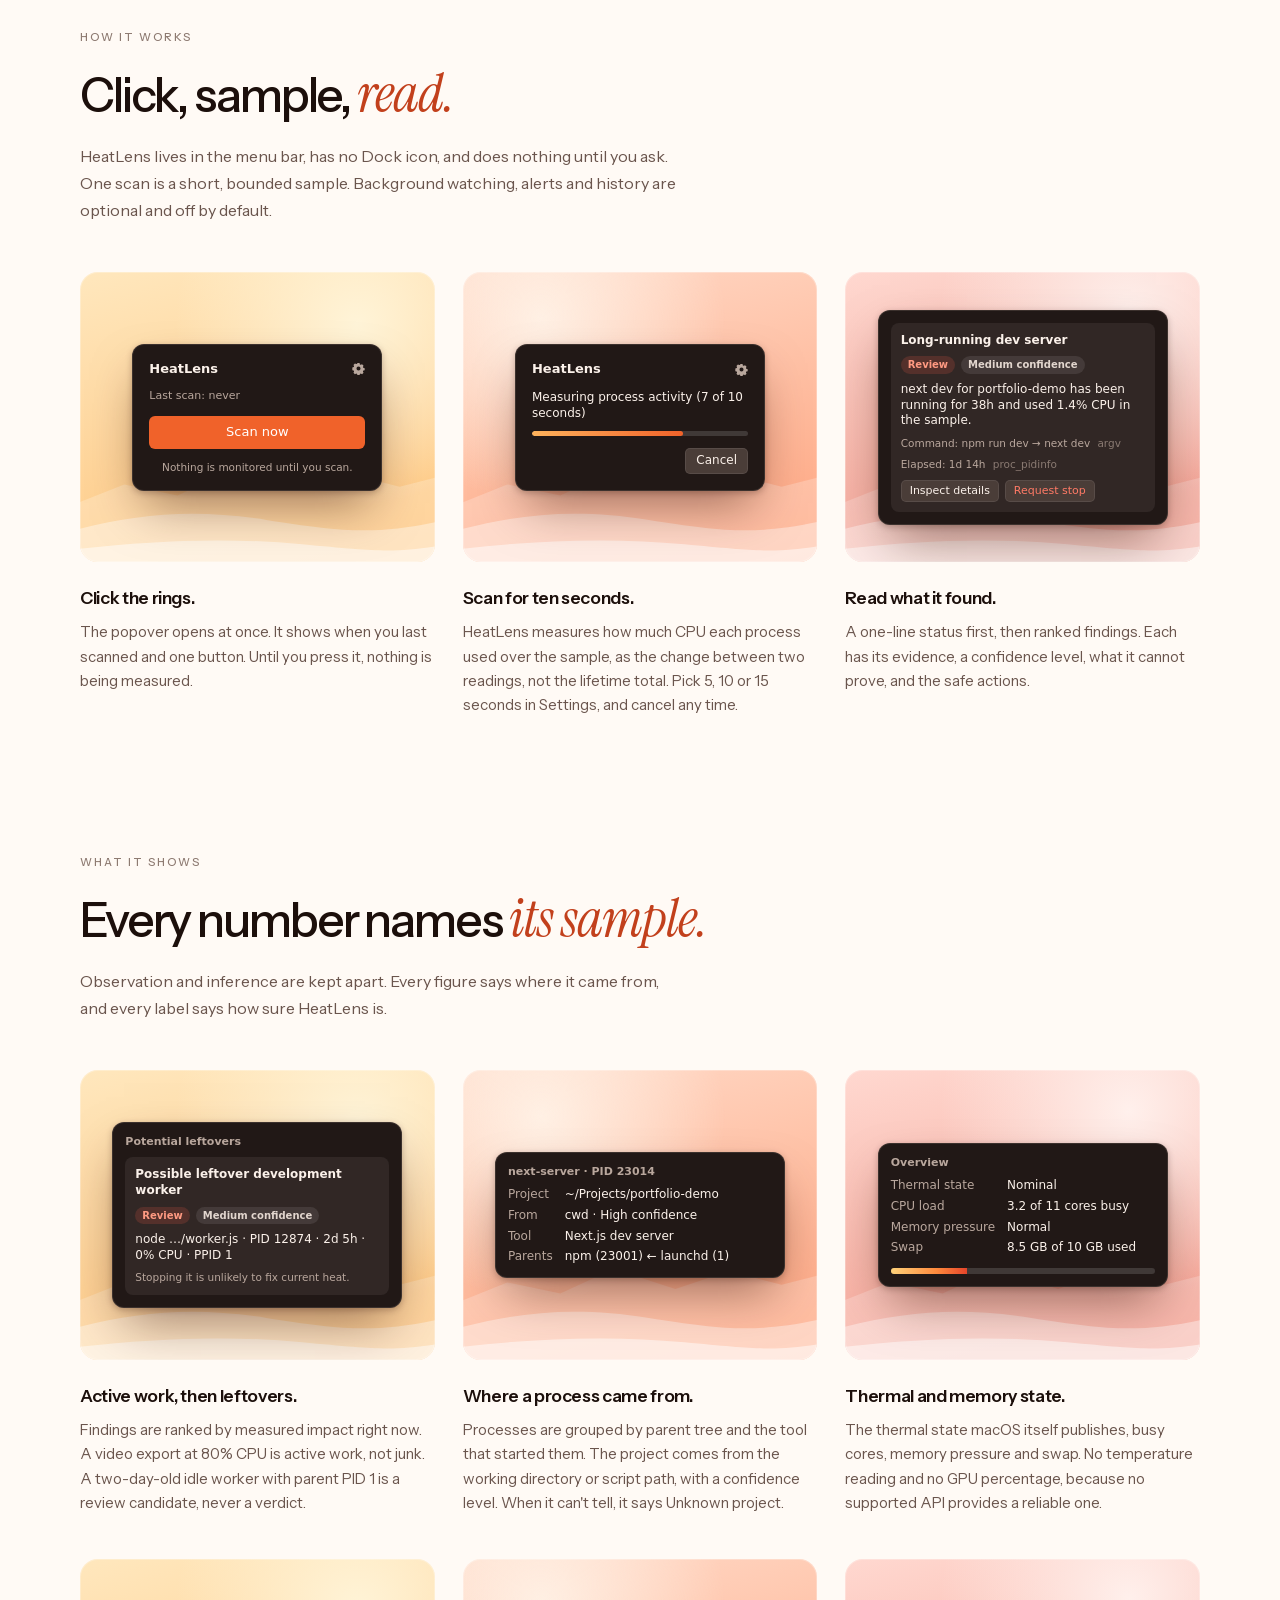
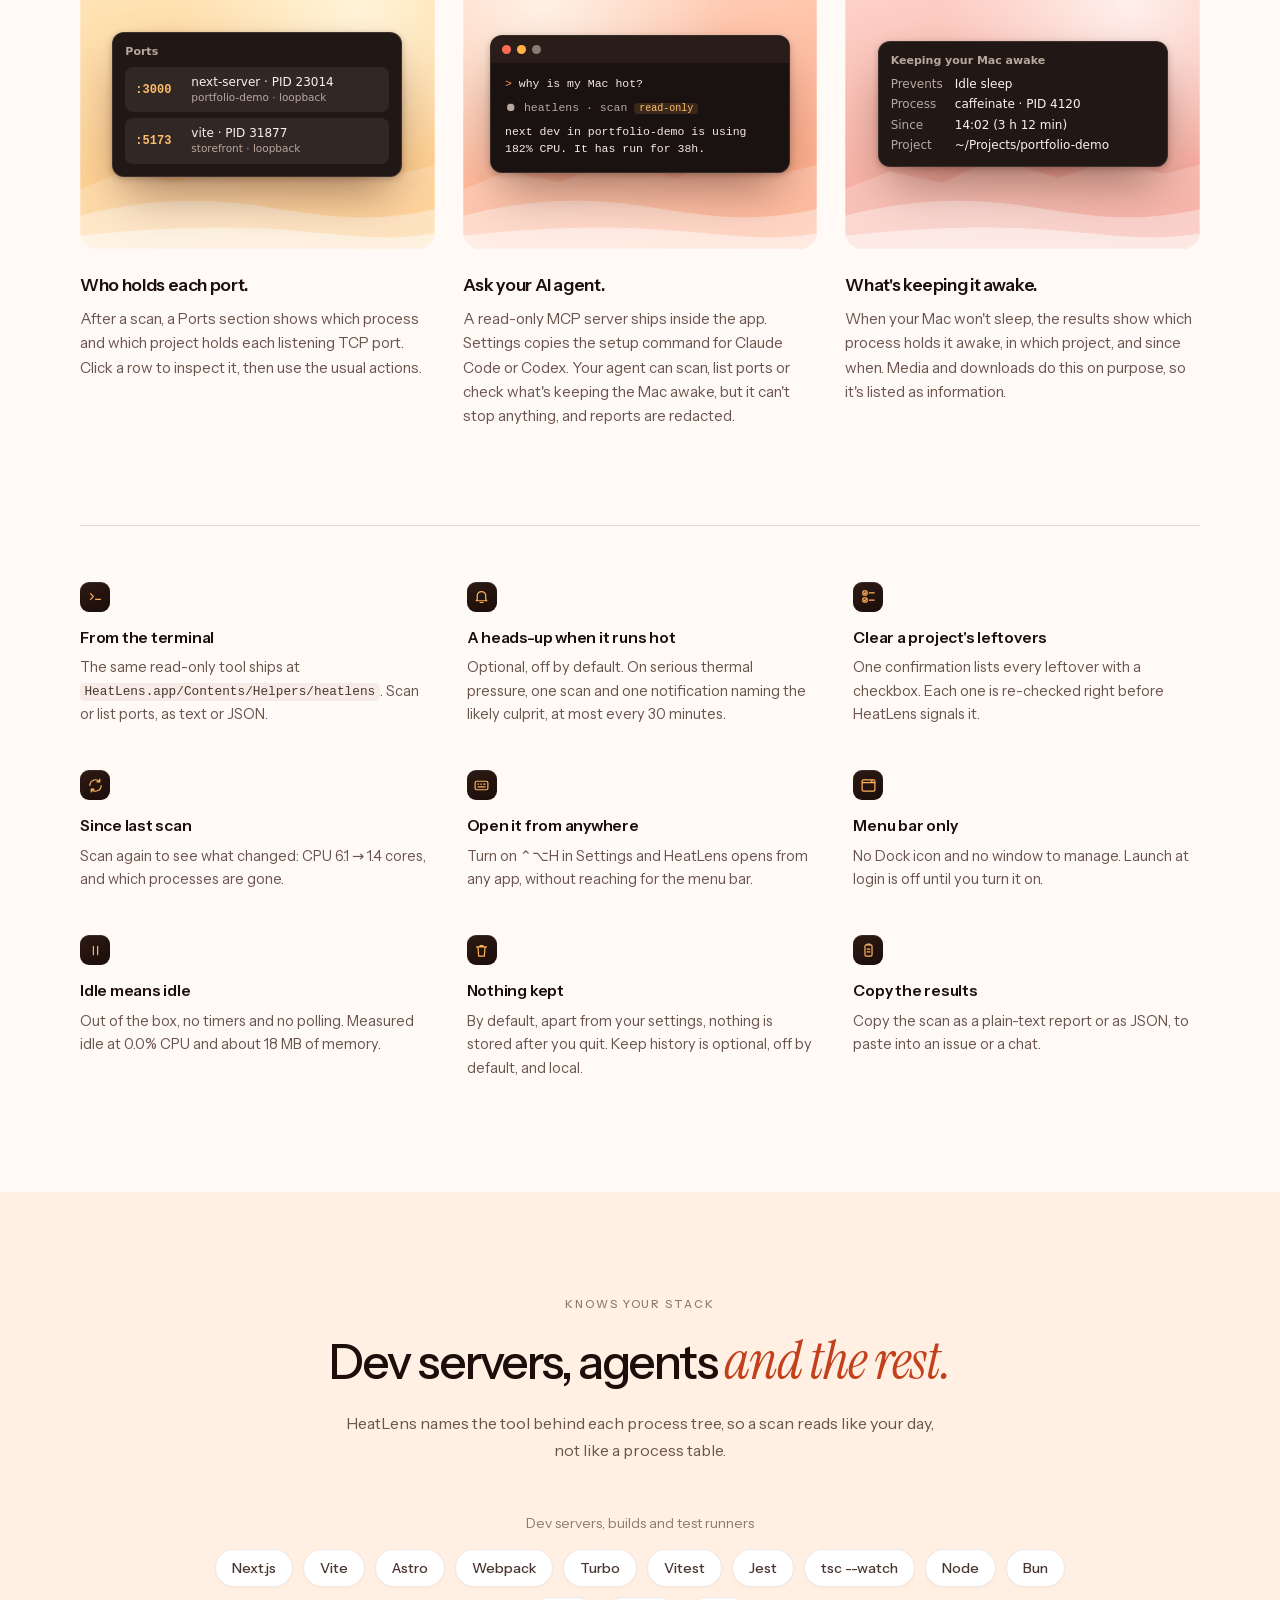
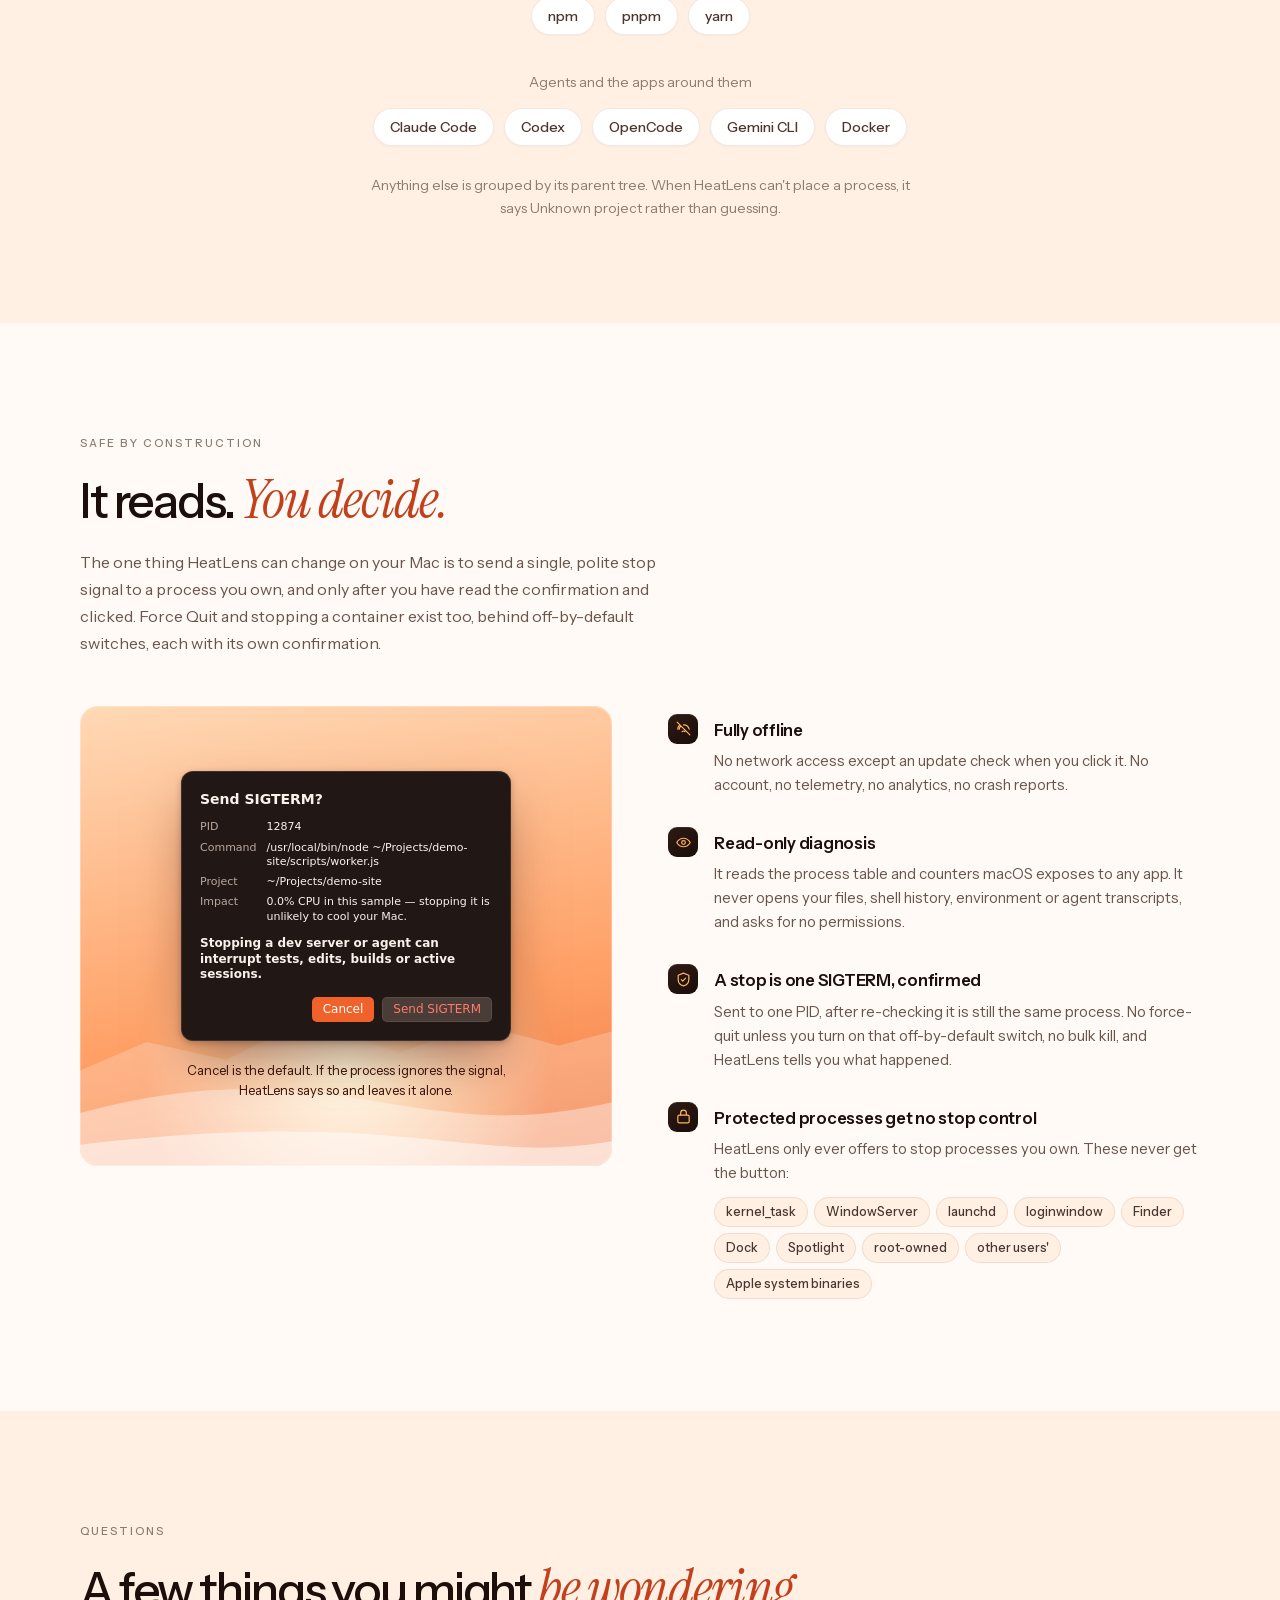
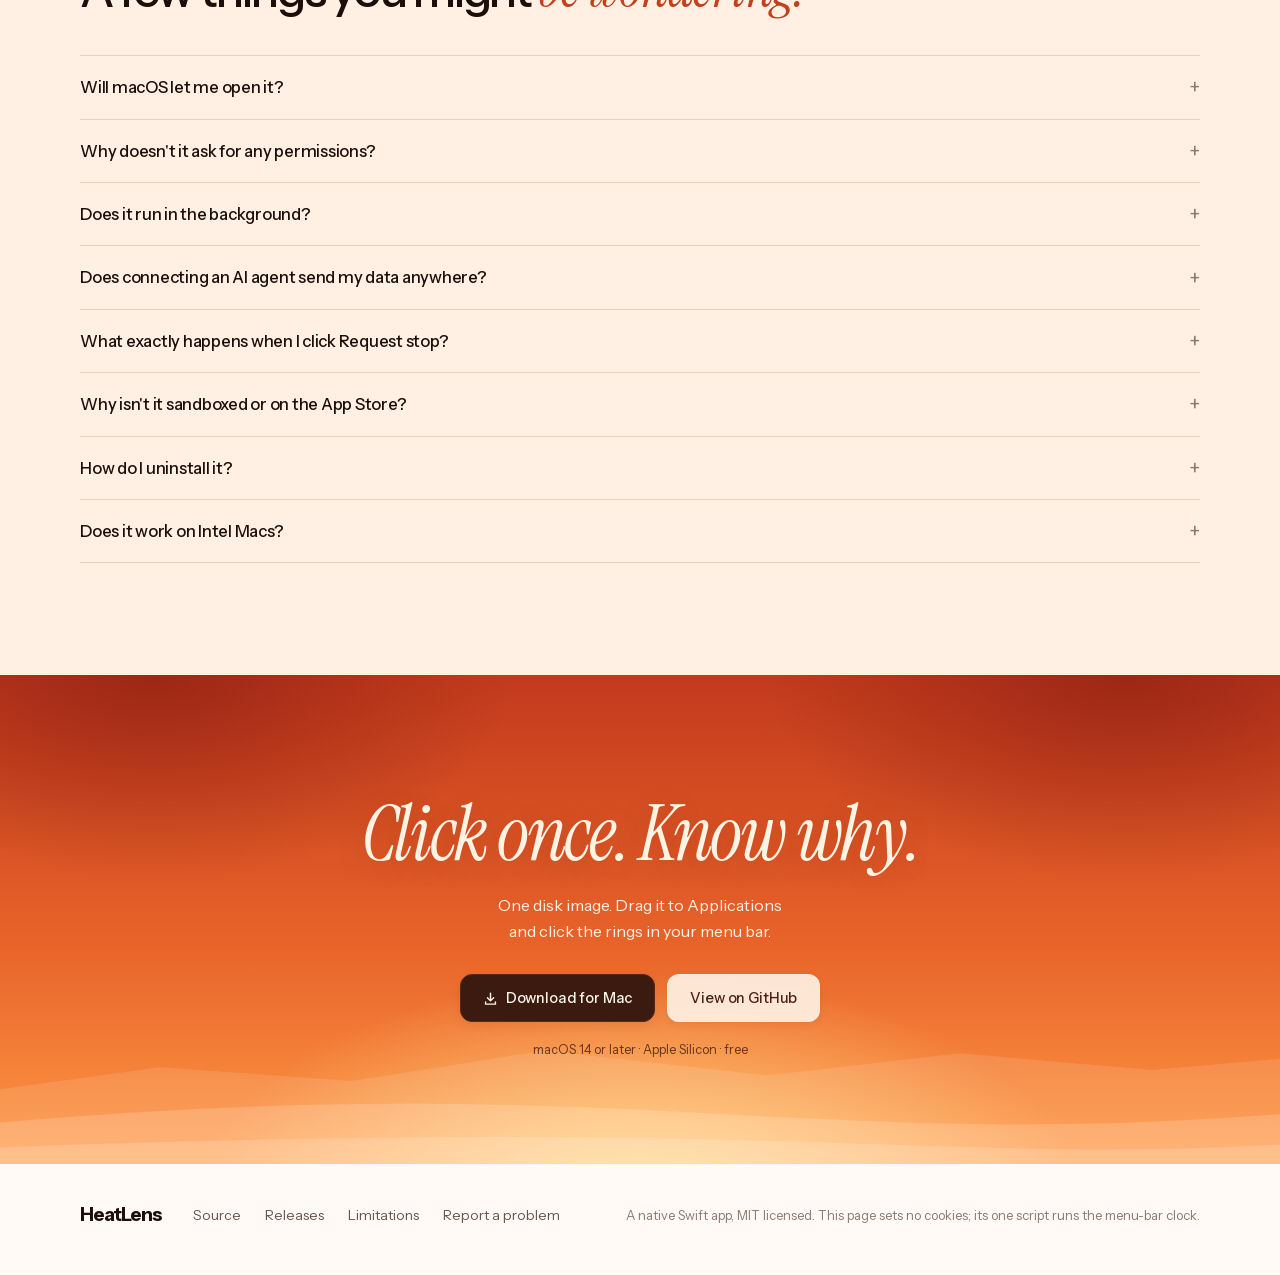
==== commit 4731e7c0: "chore(release): 2.0.0 version bump and v2 site copy (owner-approved wording) Co-Authored-By: Claude " ====
--- a/site/index.html
+++ b/site/index.html
@@ -4,7 +4,7 @@
   <meta charset="utf-8">
   <meta name="viewport" content="width=device-width, initial-scale=1">
   <title>HeatLens: see what's using your Mac, why, and what you can safely do</title>
-  <meta name="description" content="HeatLens is a free, on-demand menu-bar app for Apple Silicon Macs. Click once to see what's using your Mac, why, and what you can safely stop. Fully offline, read-only, open source.">
+  <meta name="description" content="HeatLens is a free, on-demand menu-bar app for Apple Silicon Macs. Click once to see what's using your Mac, why, and what you can safely stop. Fully offline, open source, and nothing changes without your confirmation.">
   <meta name="color-scheme" content="light">
   <meta name="theme-color" content="#b8321a">
   <link rel="icon" href="favicon-32.png" type="image/png" sizes="32x32">
@@ -18,7 +18,7 @@
   <meta property="og:type" content="website">
   <meta property="og:site_name" content="HeatLens">
   <meta property="og:title" content="HeatLens: see what's using your Mac, why, and what you can safely do">
-  <meta property="og:description" content="A free, on-demand menu-bar app for Apple Silicon Macs. Fully offline, read-only, open source.">
+  <meta property="og:description" content="A free, on-demand menu-bar app for Apple Silicon Macs. Fully offline, open source, and nothing changes without your confirmation.">
   <meta property="og:url" content="https://heatlens-app.vercel.app/">
   <meta property="og:image" content="https://heatlens-app.vercel.app/og.png">
   <meta property="og:image:width" content="1200">
@@ -26,7 +26,7 @@
   <meta property="og:image:alt" content="HeatLens. Click once. See what's using your Mac, why, and what you can safely do.">
   <meta name="twitter:card" content="summary_large_image">
   <meta name="twitter:title" content="HeatLens: see what's using your Mac, why, and what you can safely do">
-  <meta name="twitter:description" content="A free, on-demand menu-bar app for Apple Silicon Macs. Fully offline, read-only, open source.">
+  <meta name="twitter:description" content="A free, on-demand menu-bar app for Apple Silicon Macs. Fully offline, open source, and nothing changes without your confirmation.">
   <meta name="twitter:image" content="https://heatlens-app.vercel.app/og.png">
 </head>
 <body>
@@ -246,7 +246,7 @@
         <div class="head reveal">
           <p class="eyebrow">How it works</p>
           <h2 id="how-title" class="h-lg">Click, sample, <em>read.</em></h2>
-          <p class="lede">HeatLens lives in the menu bar, has no Dock icon, and does nothing until you ask. One scan is a short, bounded sample. There is no background monitoring and no history.</p>
+          <p class="lede">HeatLens lives in the menu bar, has no Dock icon, and does nothing until you ask. One scan is a short, bounded sample. Background watching, alerts and history are optional and off by default.</p>
         </div>
         <ol class="cards">
           <li class="card reveal">
@@ -424,12 +424,12 @@
           <li class="reveal">
             <span class="mini-ico" aria-hidden="true"><svg viewBox="0 0 24 24"><path d="M9 6v12M15 6v12"/></svg></span>
             <h3>Idle means idle</h3>
-            <p>No timers and no polling. Measured idle at 0.0% CPU and about 18 MB of memory.</p>
+            <p>Out of the box, no timers and no polling. Measured idle at 0.0% CPU and about 18 MB of memory.</p>
           </li>
           <li class="reveal">
             <span class="mini-ico" aria-hidden="true"><svg viewBox="0 0 24 24"><path d="M5 7h14M10 7V5h4v2M7 7l1 13h8l1-13"/></svg></span>
             <h3>Nothing kept</h3>
-            <p>No scan history. Apart from your settings, nothing is stored after you quit.</p>
+            <p>By default, apart from your settings, nothing is stored after you quit. Keep history is optional, off by default, and local.</p>
           </li>
           <li class="reveal">
             <span class="mini-ico" aria-hidden="true"><svg viewBox="0 0 24 24"><rect x="7" y="4" width="10" height="16" rx="2"/><path d="M10 4V3h4v1M10 10h4M10 14h4"/></svg></span>
@@ -466,7 +466,7 @@
         <div class="head reveal">
           <p class="eyebrow">Safe by construction</p>
           <h2 id="safety-title" class="h-lg">It reads. <em>You decide.</em></h2>
-          <p class="lede">The one thing HeatLens can change on your Mac is to send a single, polite stop signal to a process you own, and only after you have read the confirmation and clicked.</p>
+          <p class="lede">The one thing HeatLens can change on your Mac is to send a single, polite stop signal to a process you own, and only after you have read the confirmation and clicked. Force Quit and stopping a container exist too, behind off-by-default switches, each with its own confirmation.</p>
         </div>
         <div class="safety">
           <figure class="art art-tall t-ember reveal" role="img" aria-label="The stop confirmation sheet. Title: Send SIGTERM? PID 12874. Command: node worker.js in the demo-site project. Impact: 0.0% CPU in this sample, stopping it is unlikely to cool your Mac. Warning: stopping a dev server or agent can interrupt tests, edits, builds or active sessions. Buttons: Cancel, which is the default, and Send SIGTERM.">
@@ -494,7 +494,7 @@
             </li>
             <li class="reveal">
               <span class="mini-ico" aria-hidden="true"><svg viewBox="0 0 24 24"><path d="M12 3l7.5 3v6c0 4.5-3.2 7.8-7.5 9-4.3-1.2-7.5-4.5-7.5-9V6z"/><path d="M9 12.2l2 2 4-4.2"/></svg></span>
-              <div><h3>A stop is one SIGTERM, confirmed</h3><p>Sent to one PID, after re-checking it is still the same process. No force-quit, no bulk kill, and HeatLens tells you what happened.</p></div>
+              <div><h3>A stop is one SIGTERM, confirmed</h3><p>Sent to one PID, after re-checking it is still the same process. No force-quit unless you turn on that off-by-default switch, no bulk kill, and HeatLens tells you what happened.</p></div>
             </li>
             <li class="reveal">
               <span class="mini-ico" aria-hidden="true"><svg viewBox="0 0 24 24"><rect x="4" y="10" width="16" height="11" rx="2"/><path d="M8 10V7a4 4 0 0 1 8 0v3"/></svg></span>
@@ -535,7 +535,7 @@
           <details>
             <summary>Does it run in the background?</summary>
             <div class="answer">
-              <p>Only the menu-bar icon. HeatLens has no timers and no polling; it scans when you click Scan now, or once when macOS reports serious heat if you turned on the optional thermal alert. Measured on the development Mac, the idle app sits at 0.0% CPU with no change in CPU time between samples, and about 18 MB of memory as reported by top. A scan costs about one second of CPU spread over its five to ten seconds. Launch at login is off by default.</p>
+              <p>Not by default. Out of the box HeatLens has no timers and no polling; it scans when you click Scan now, or once when macOS reports serious heat if you turned on the optional thermal alert. If you turn on Keep watching in the background, it samples every 30 seconds on power and 60 on battery (more often while something is busy, every 120 seconds in Low Power Mode), at a cost of a fraction of a percent of one core; Quit stops it. Measured on the development Mac, the idle app sits at 0.0% CPU with no change in CPU time between samples, and about 18 MB of memory as reported by top. A scan costs about one second of CPU spread over its five to ten seconds. Launch at login is off by default.</p>
             </div>
           </details>
           <details>
